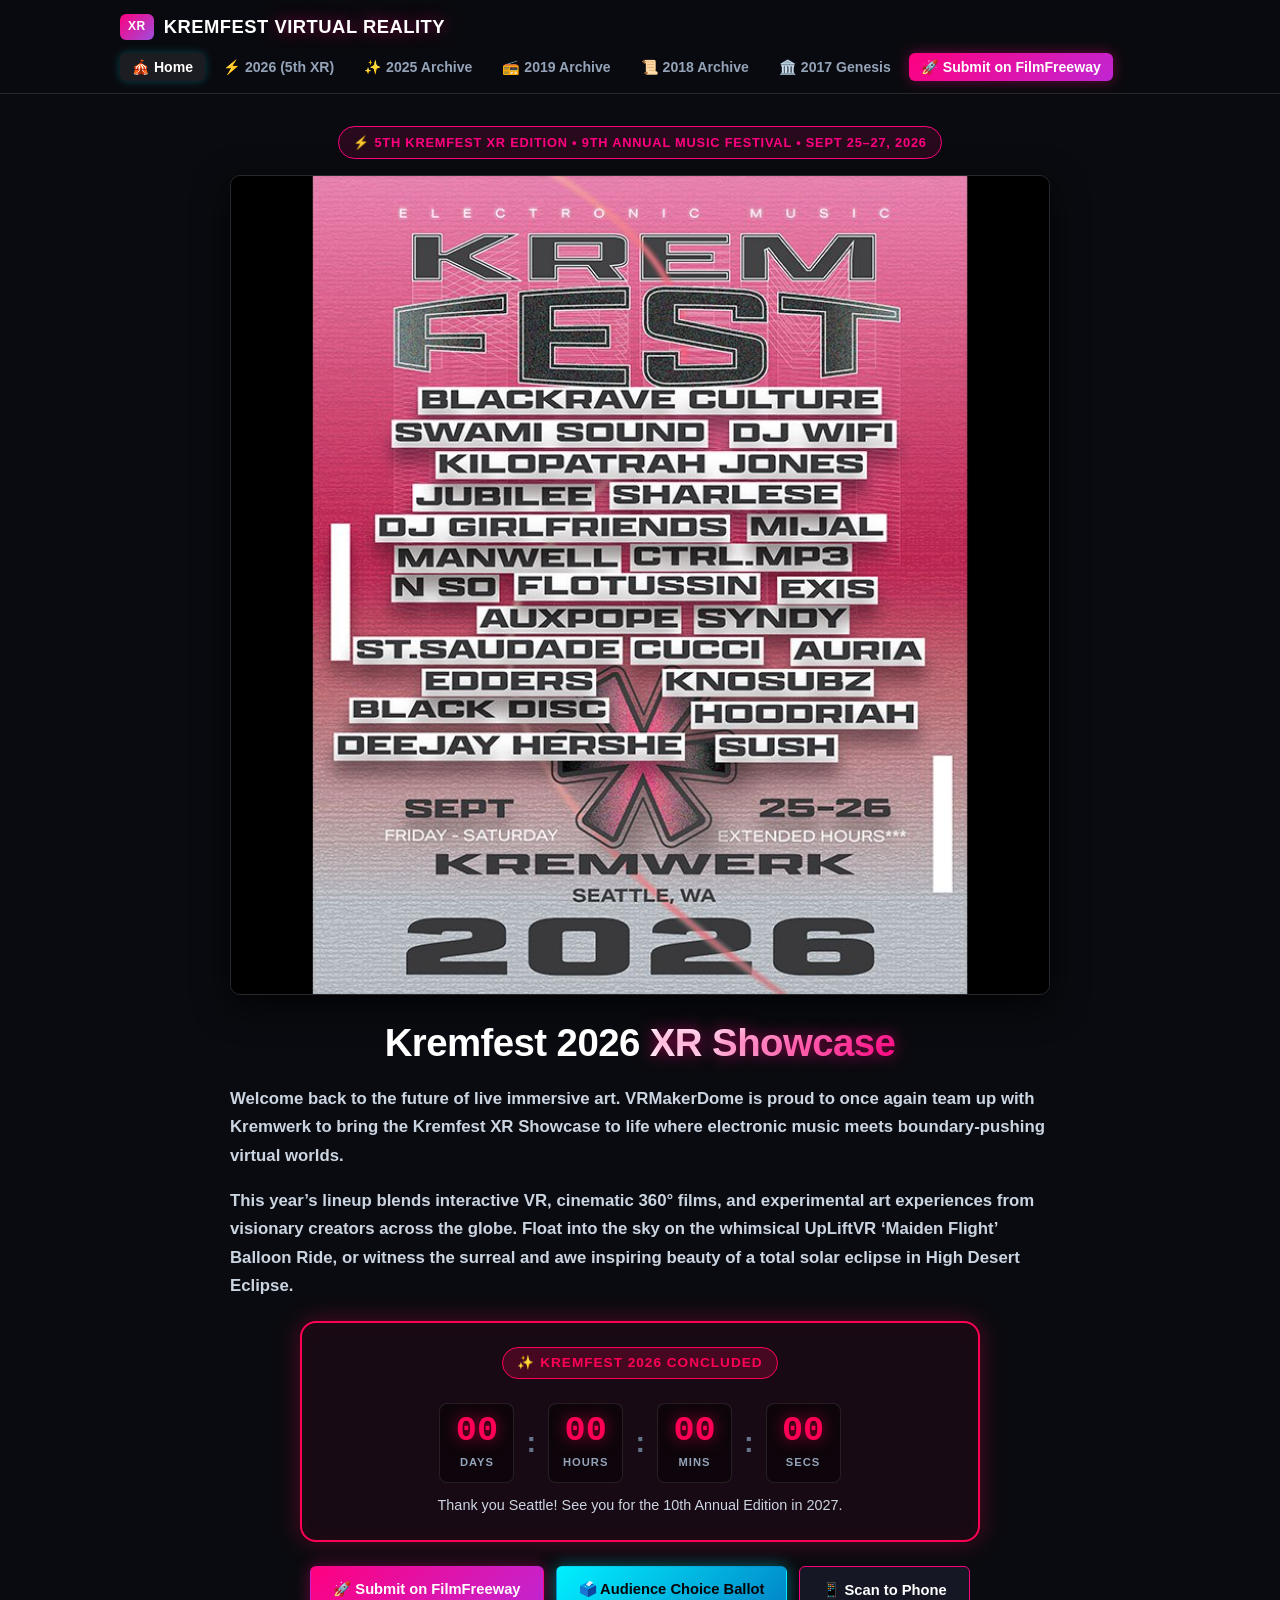
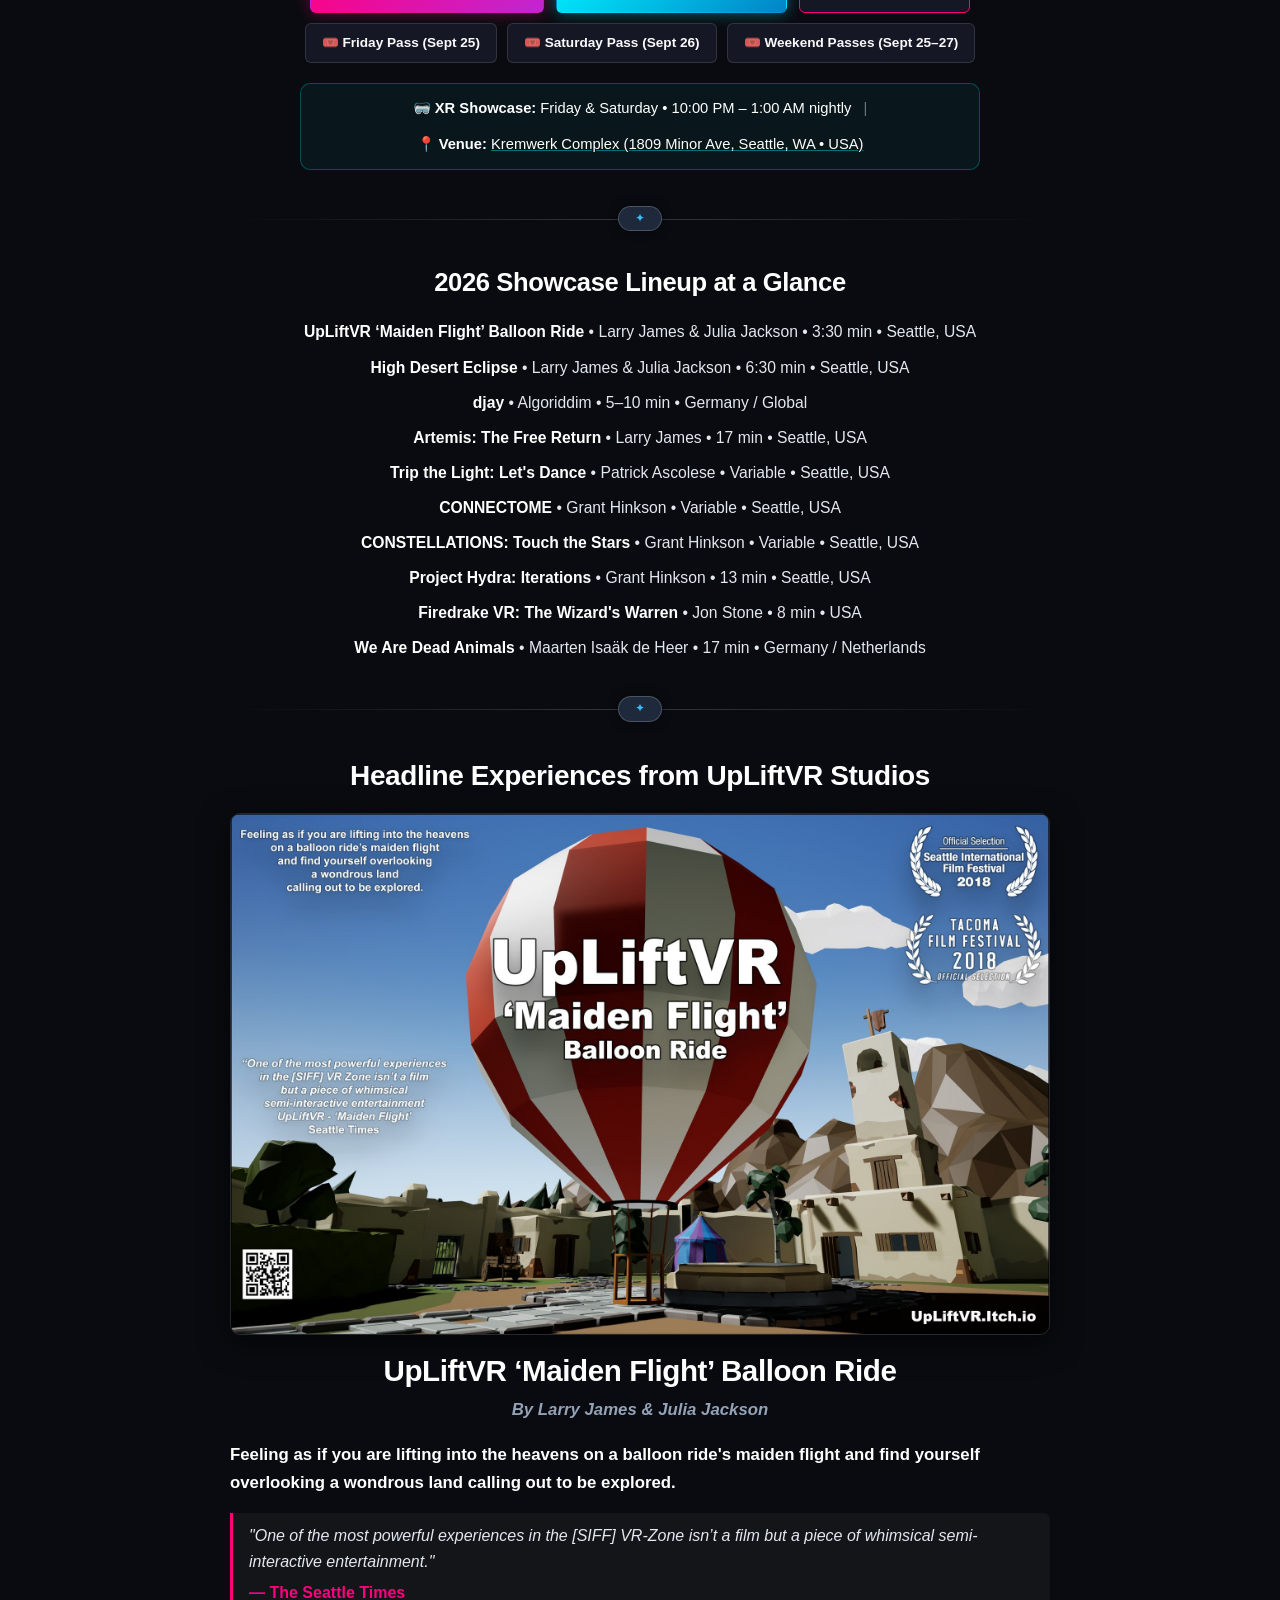
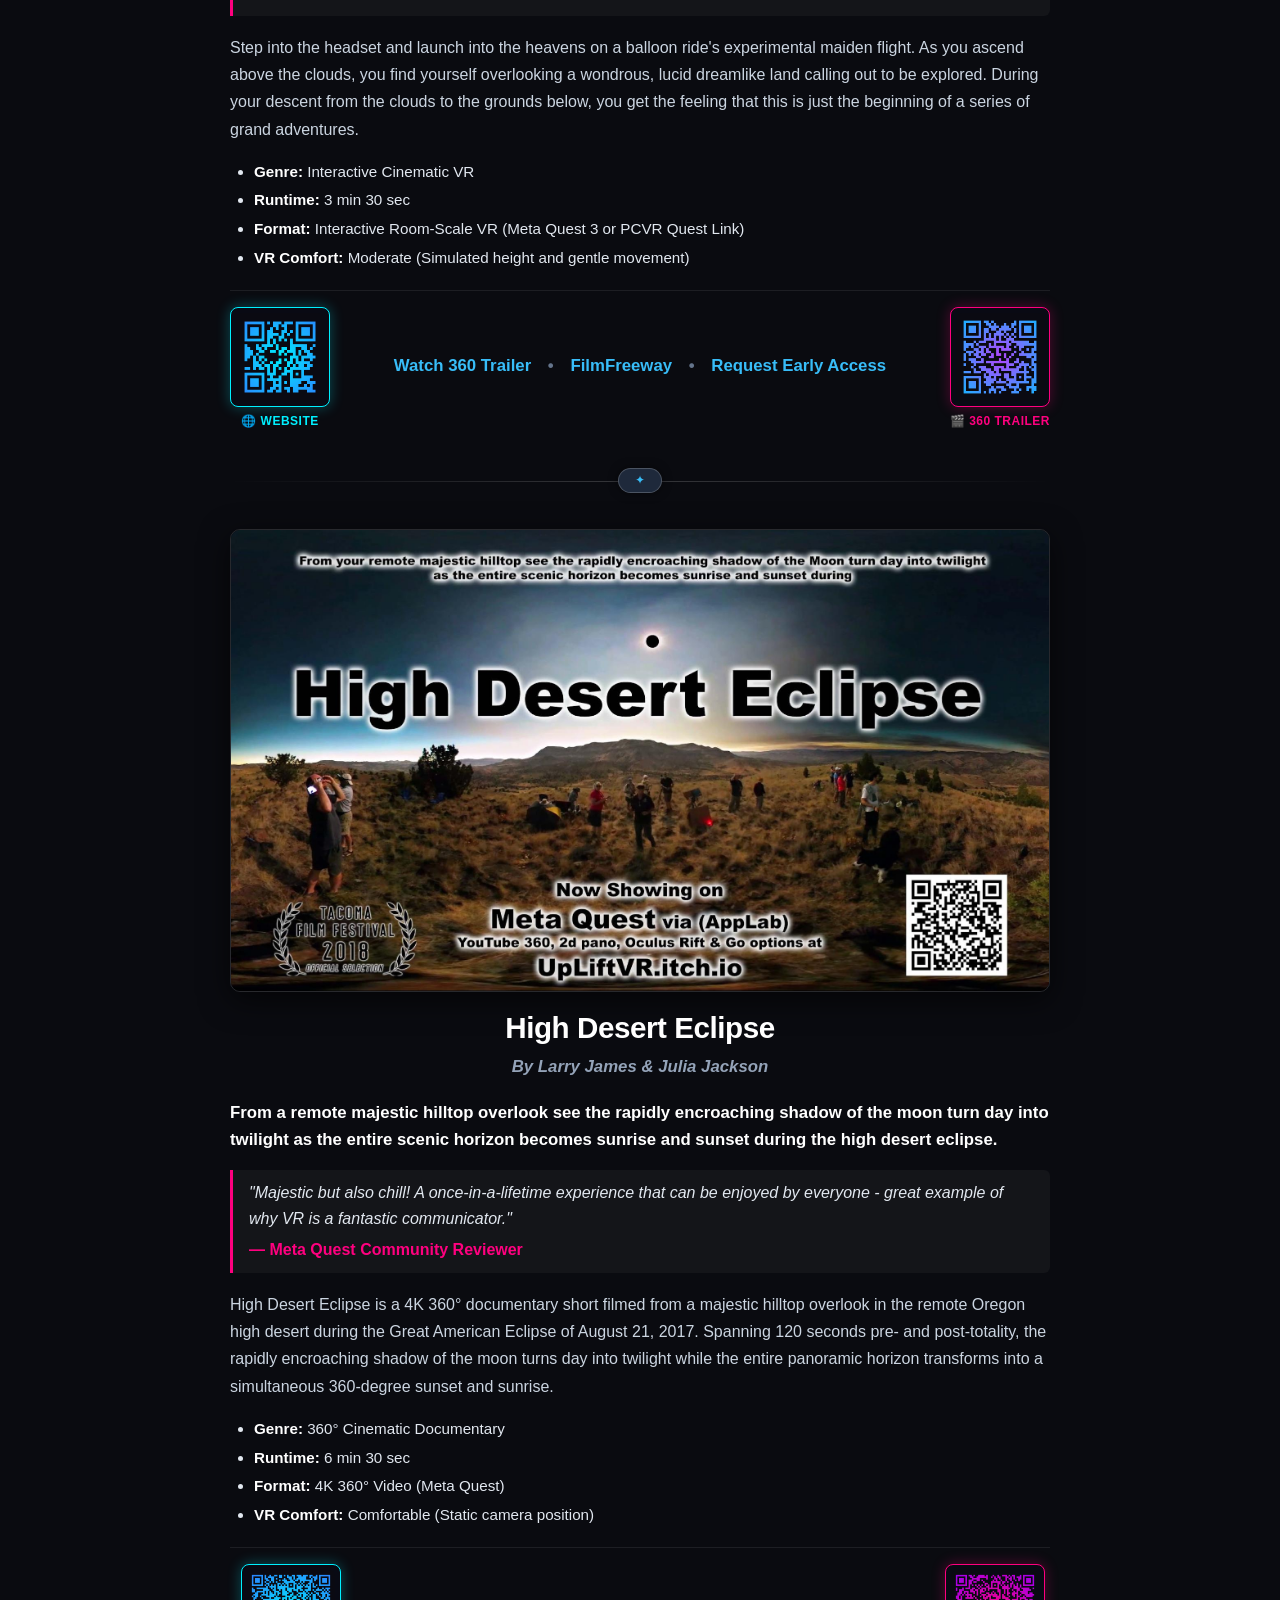
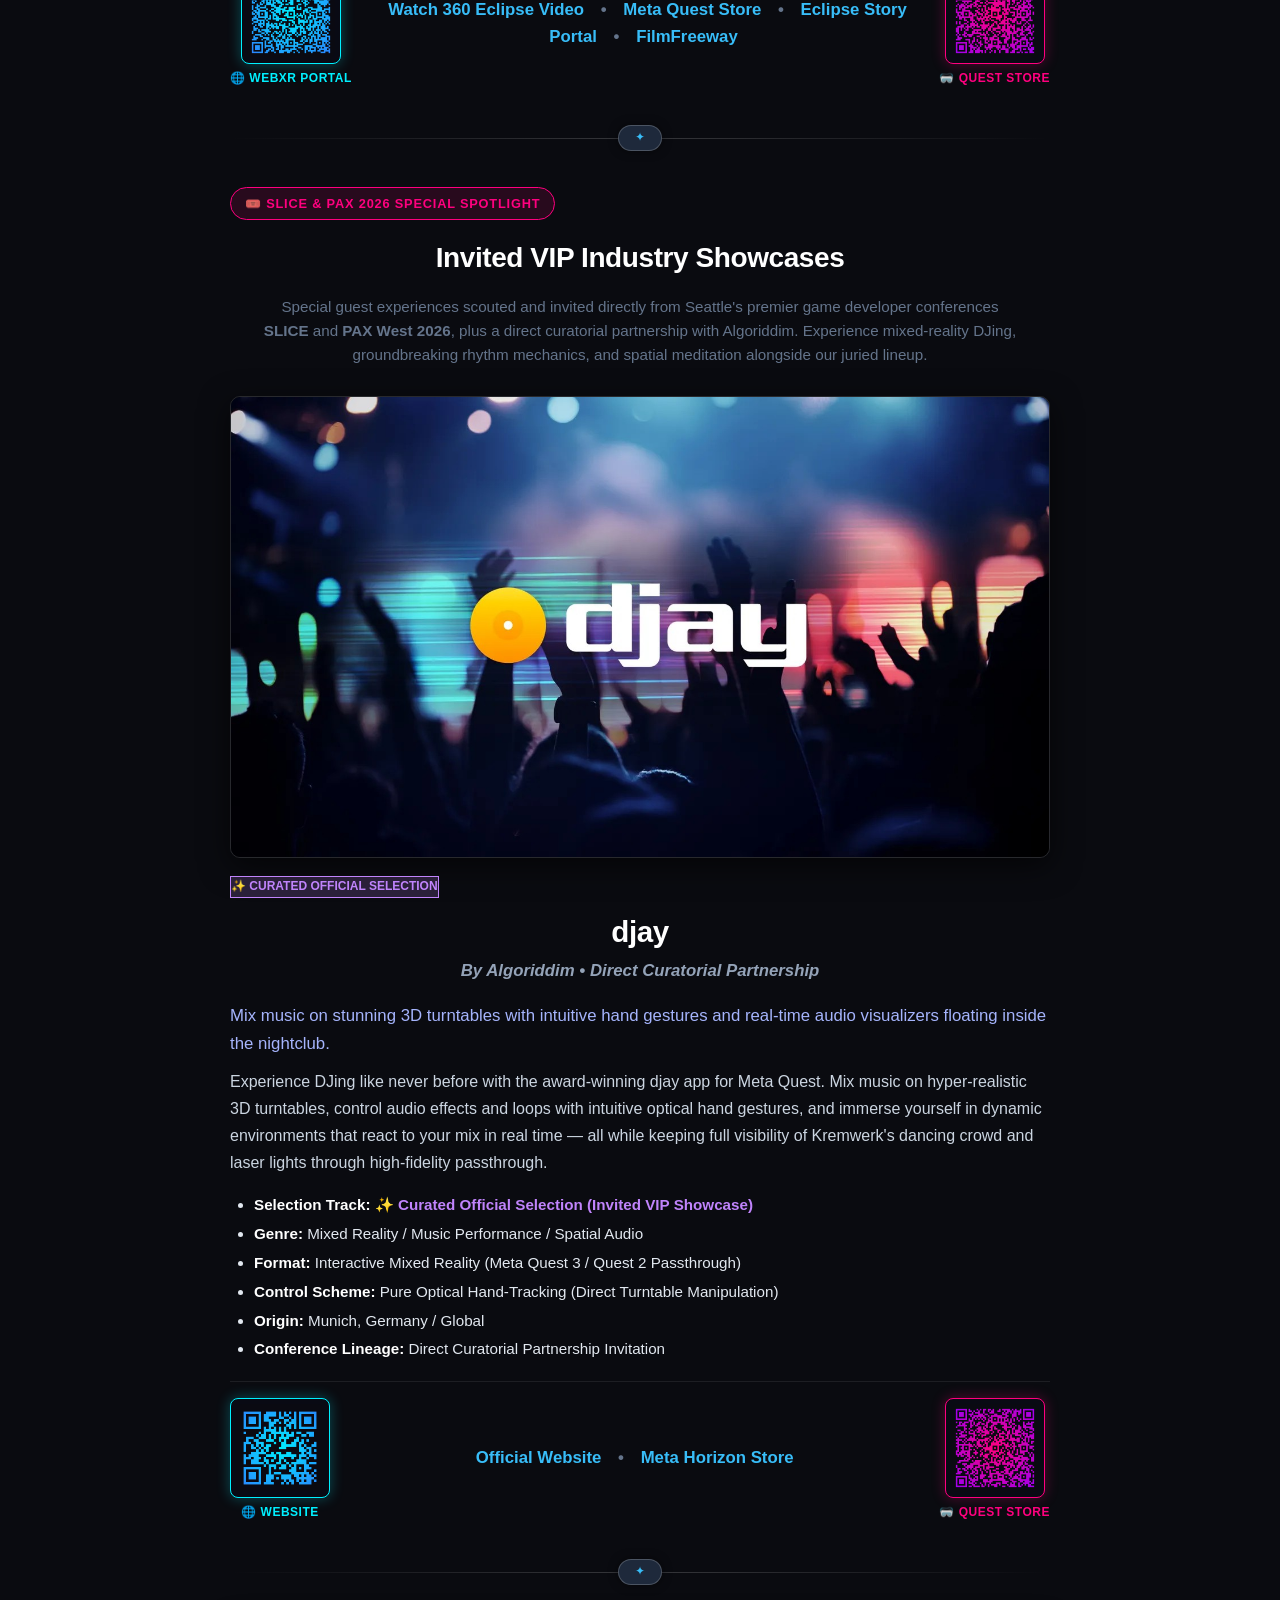
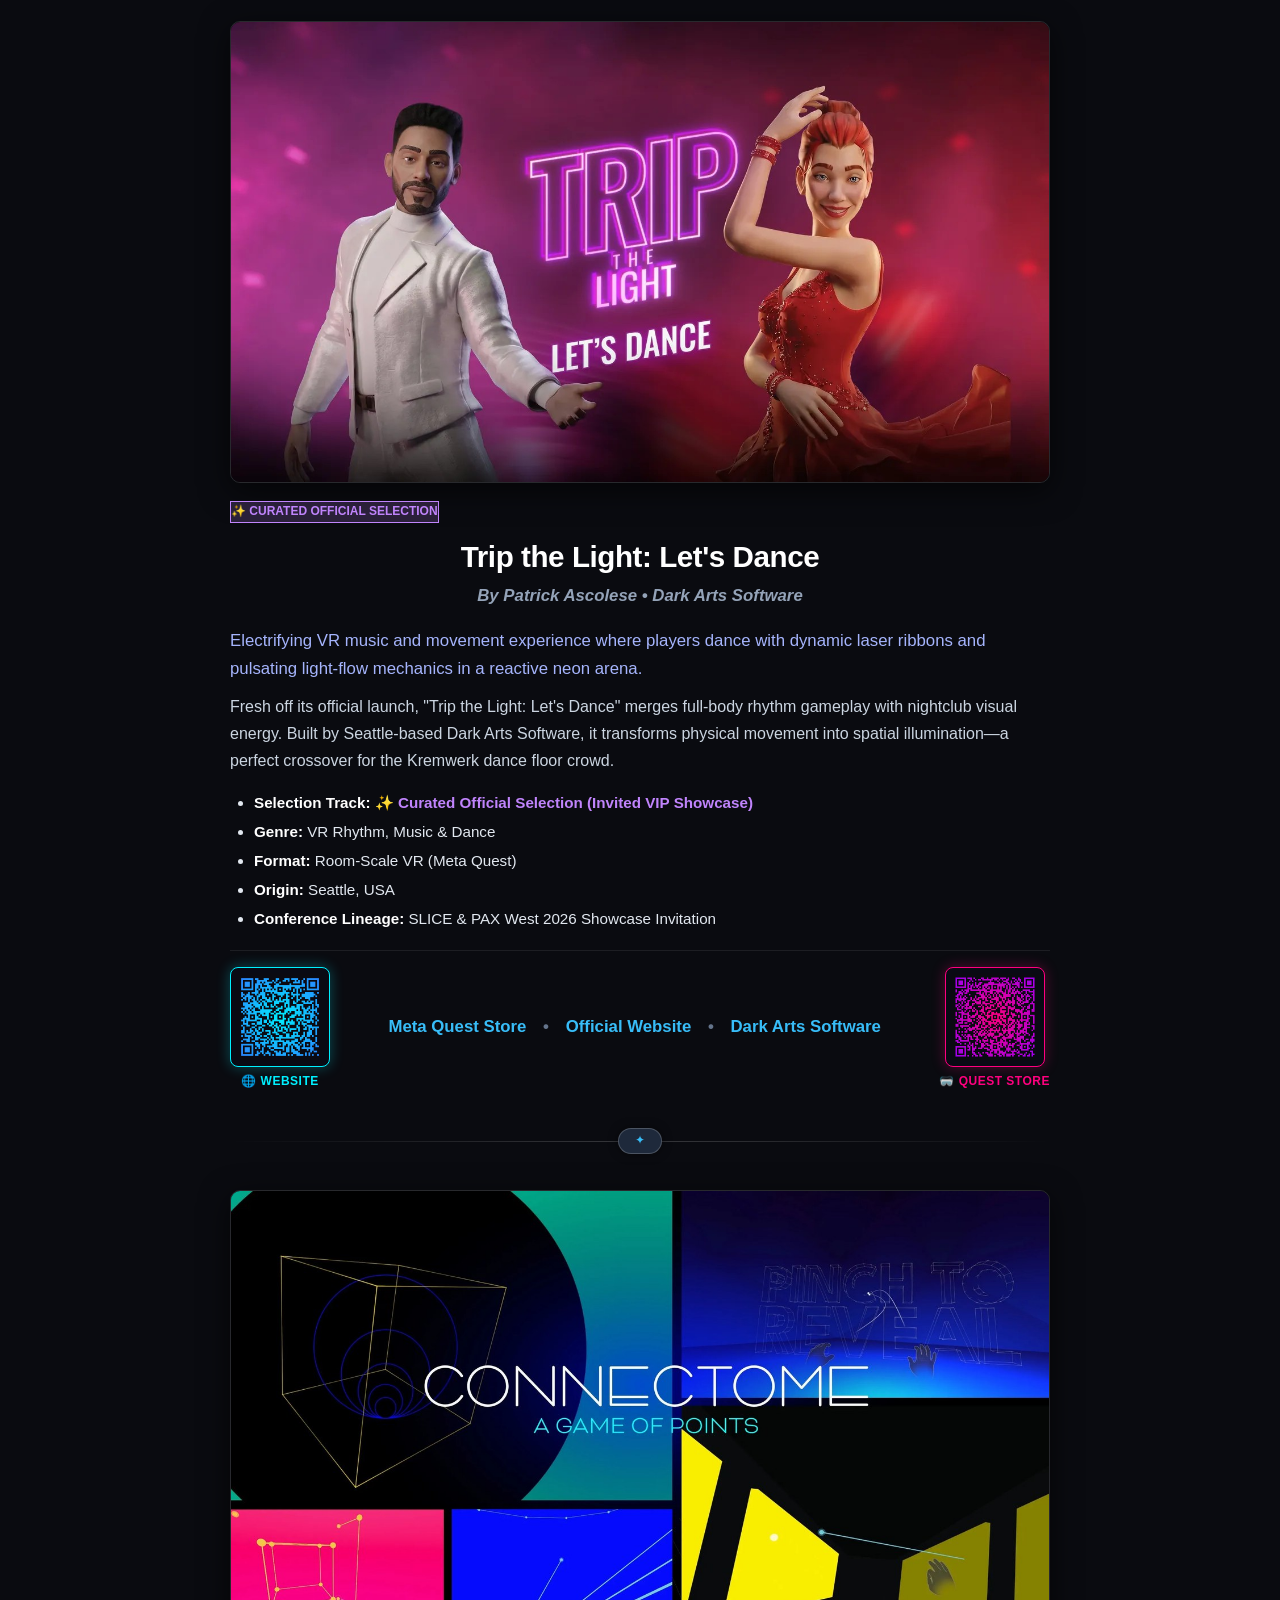
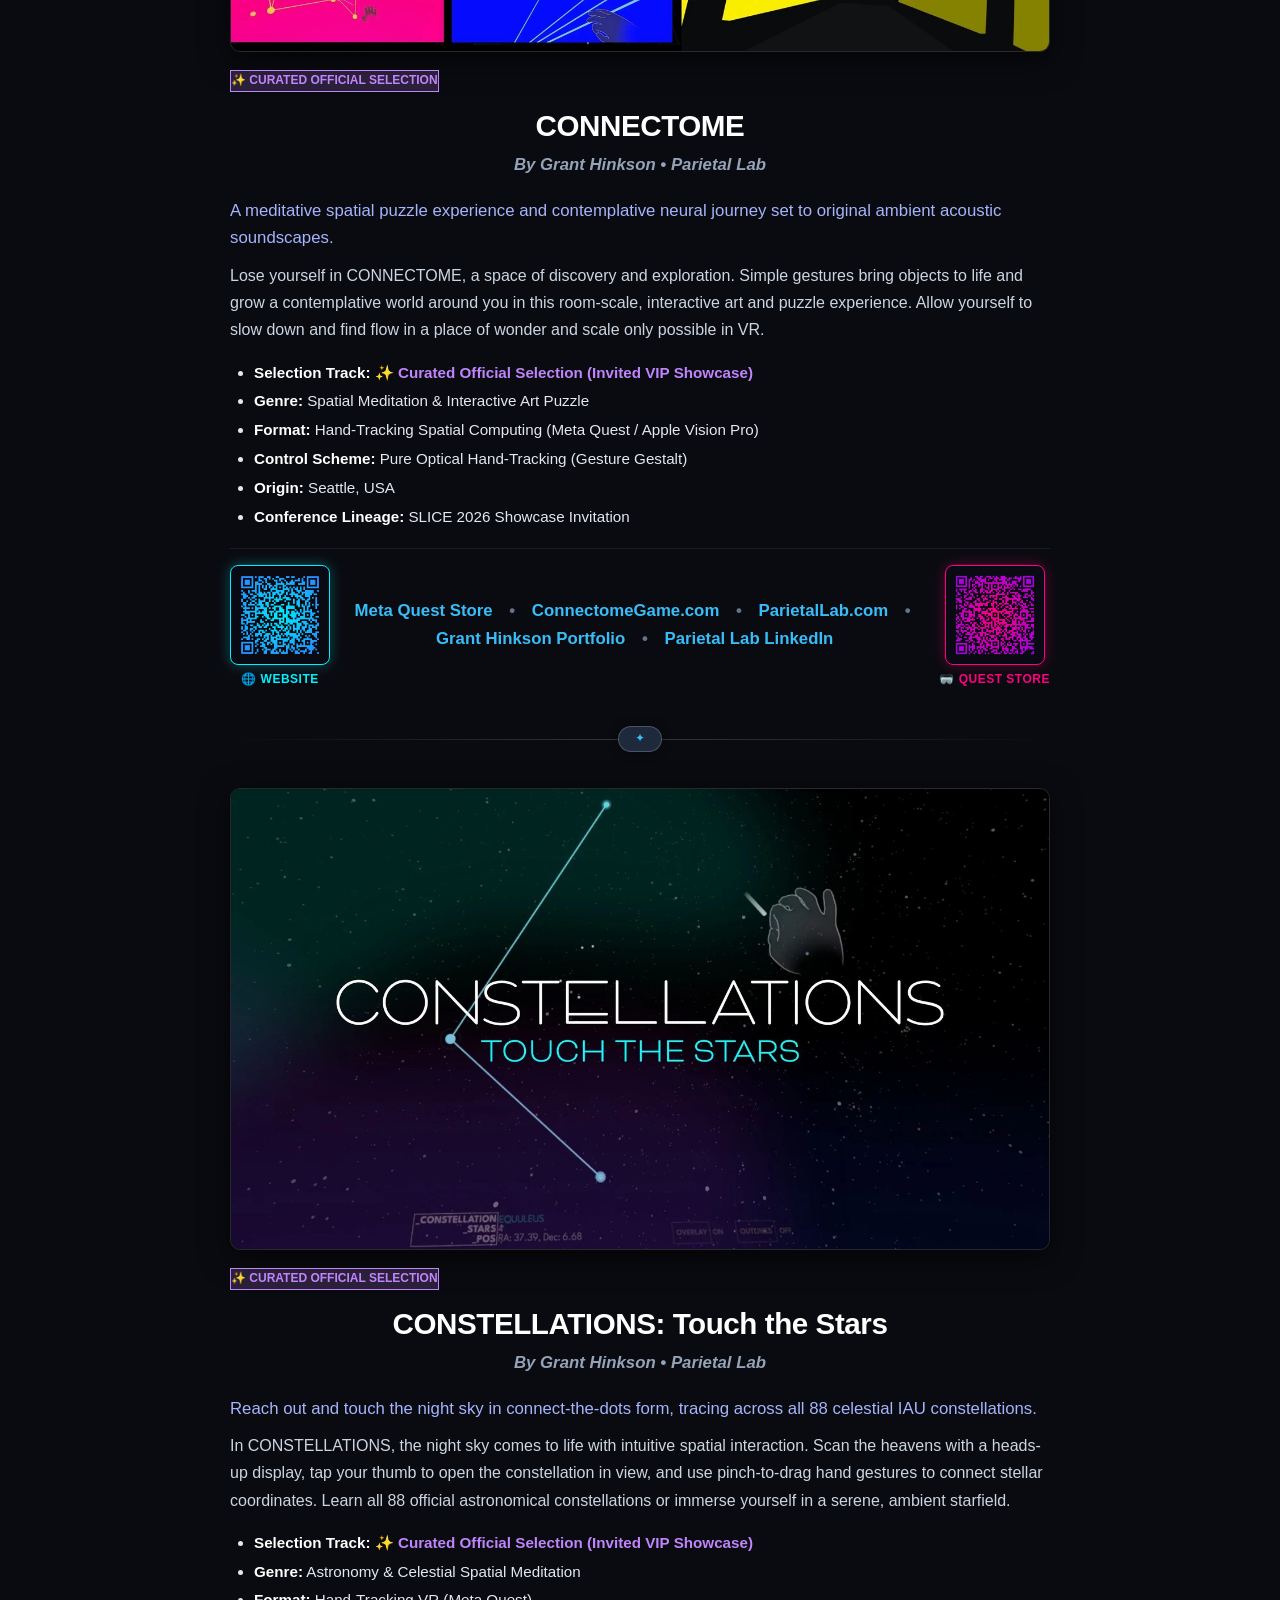
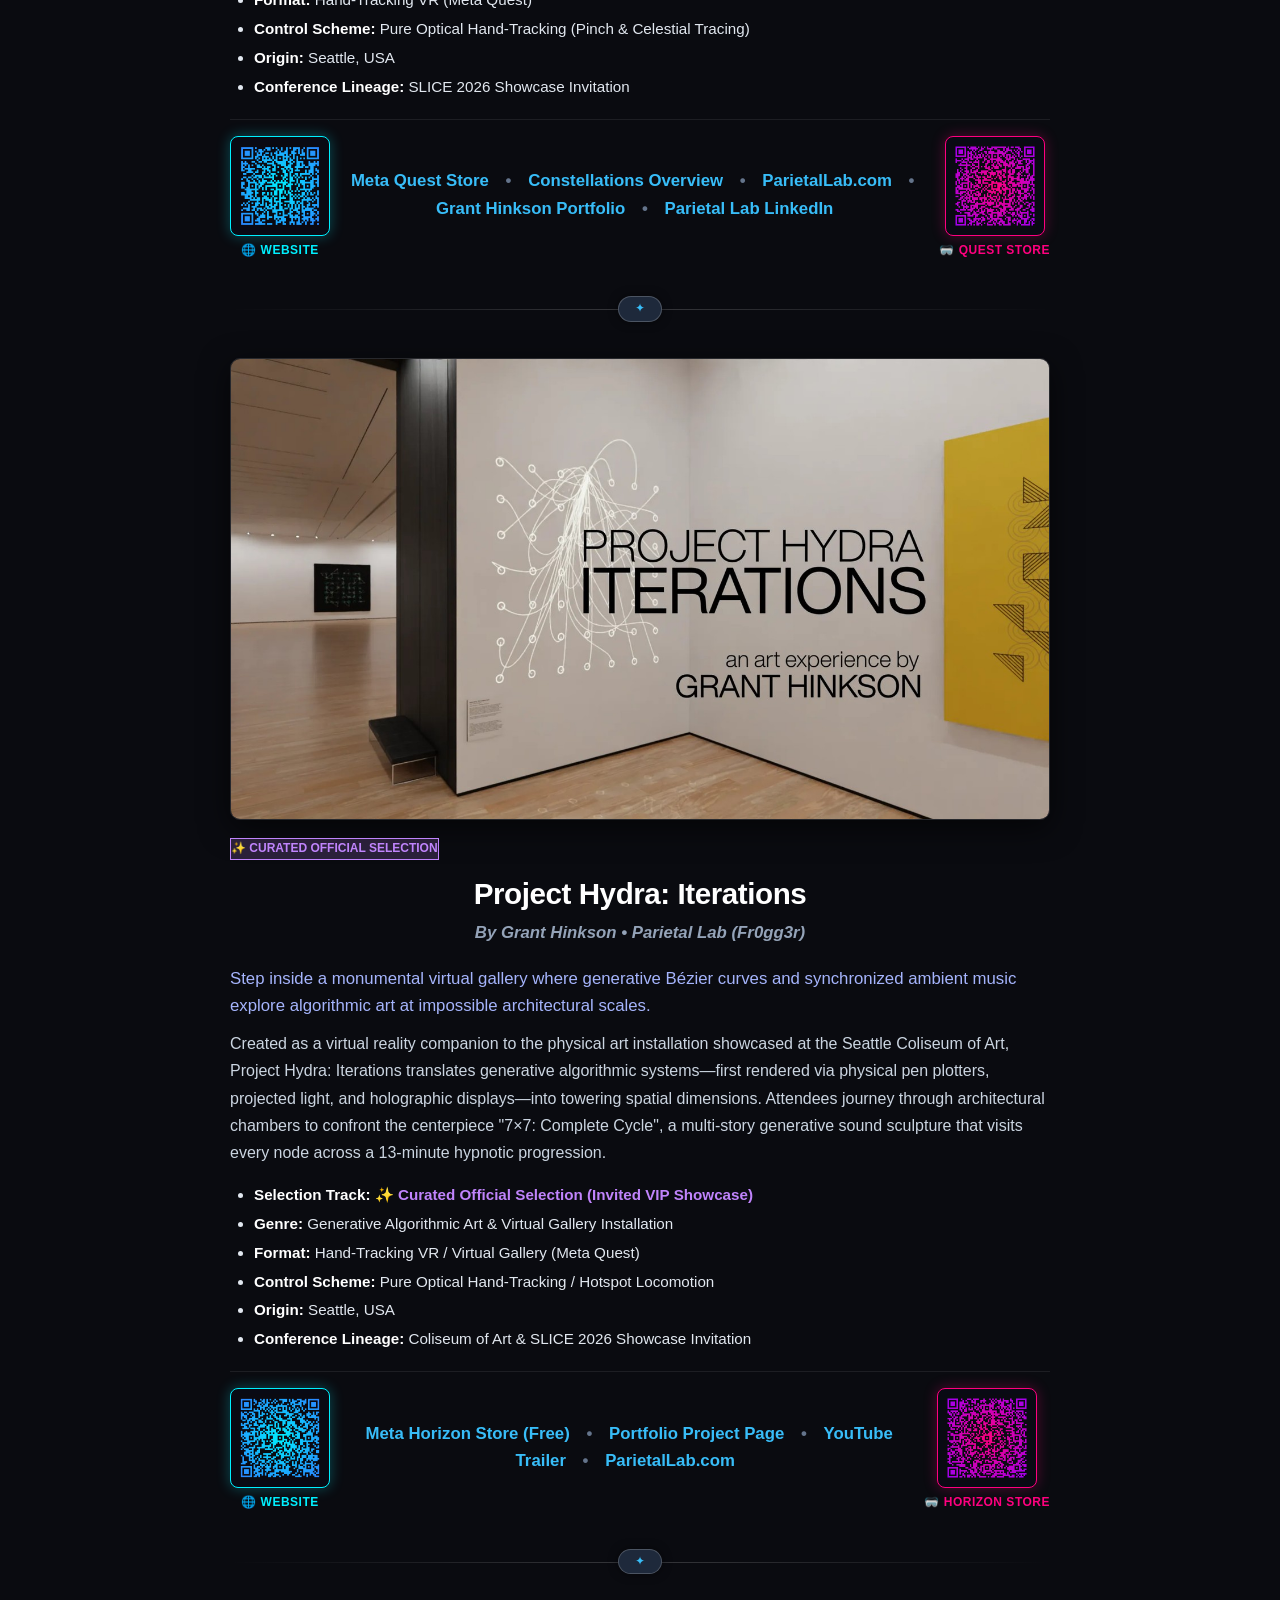
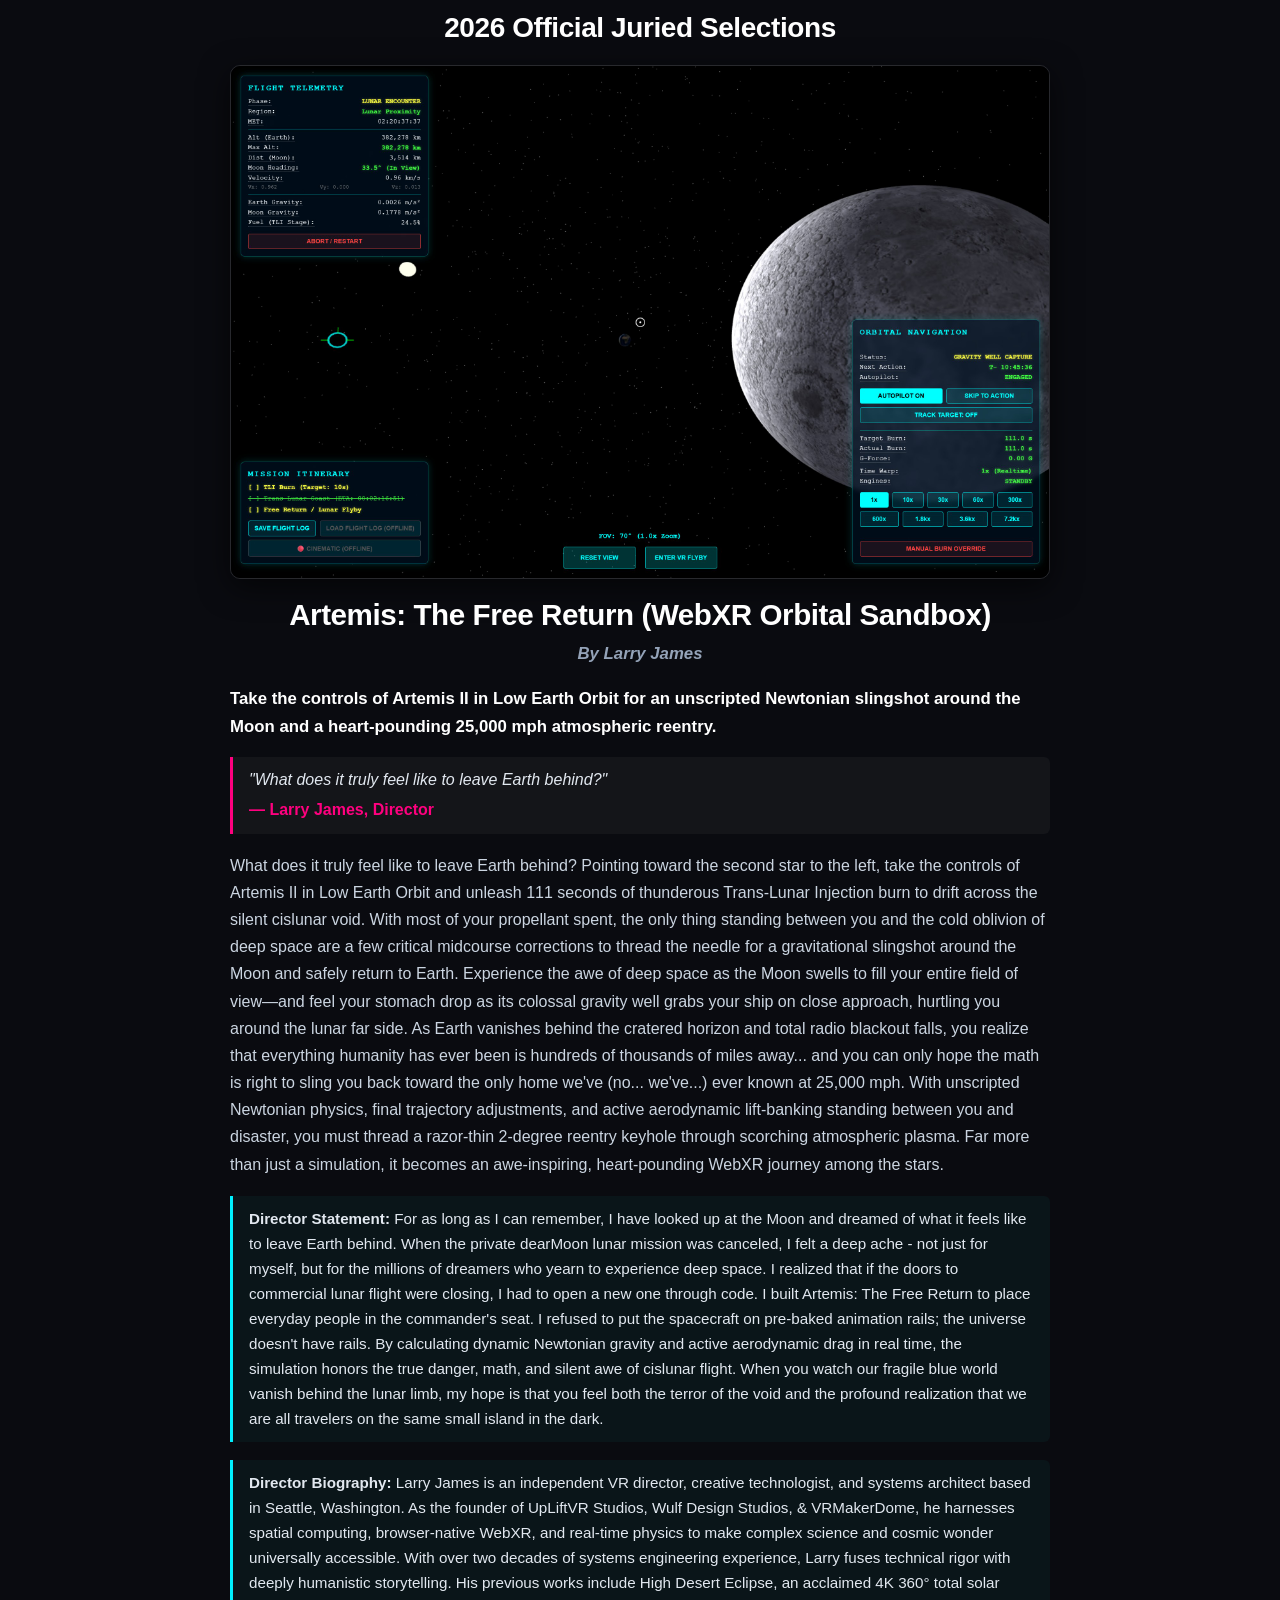
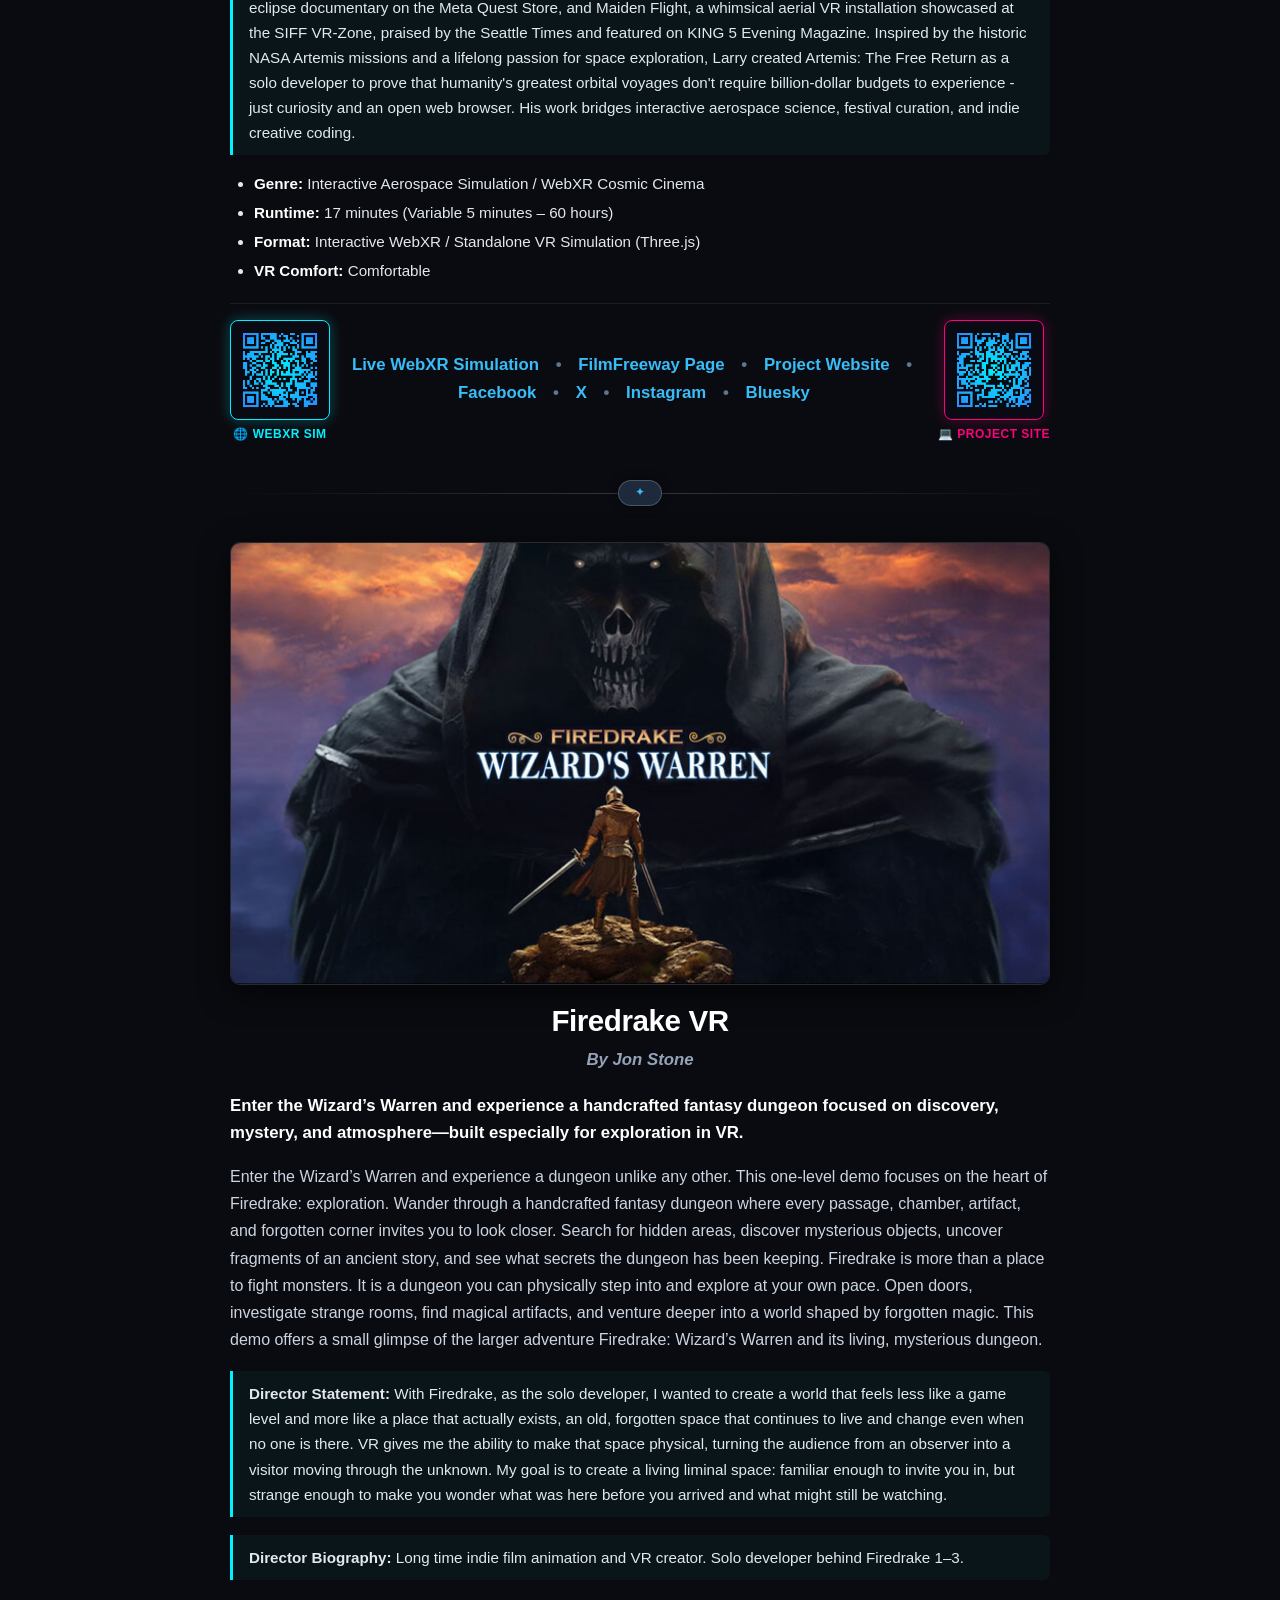
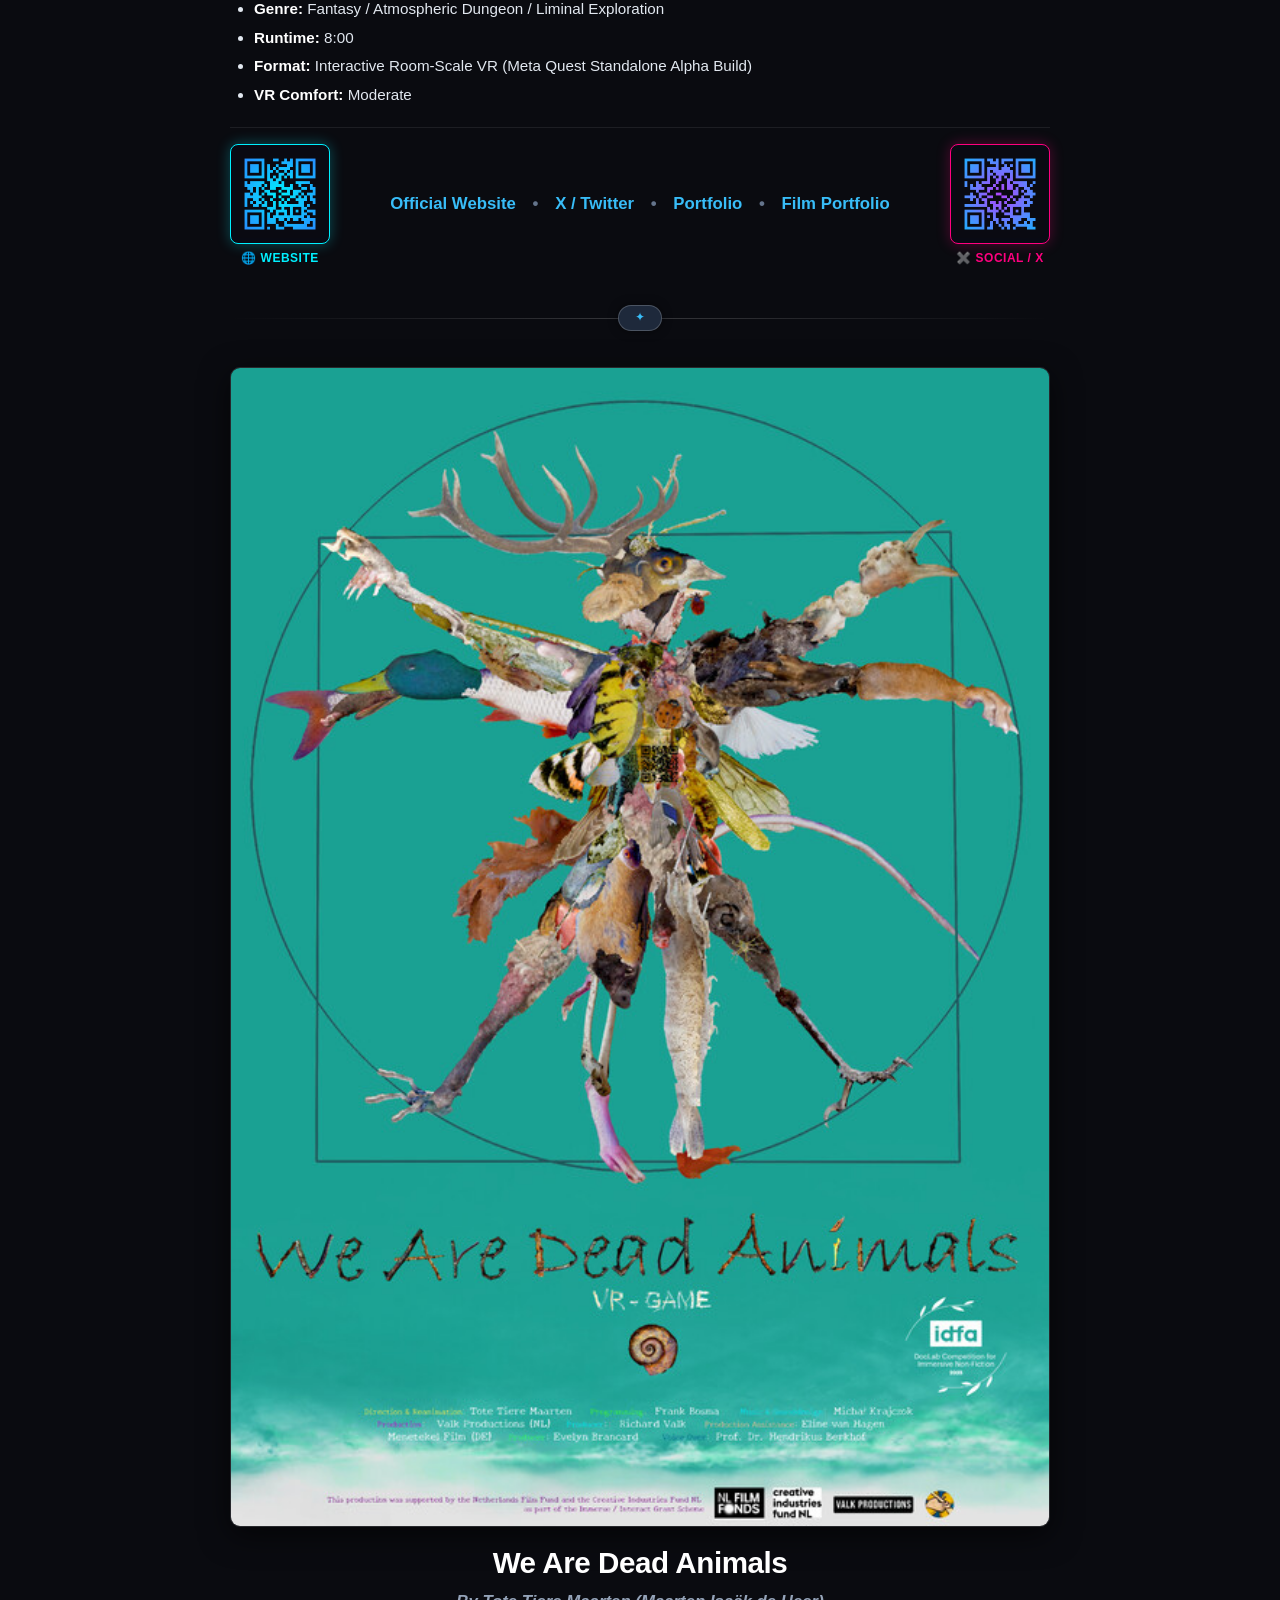
==== index.html @ dea5ae6e "feat(cards): remove redundant Status bullets and bump to v0.2.2" ====
<!DOCTYPE html>
<html lang="en">
<head>
  <meta charset="UTF-8">
  <meta name="viewport" content="width=device-width, initial-scale=1.0">
  <title>KremFest XR — Virtual Reality & Immersive Art Showcase</title>
  <meta name="description" content="Official VR & Immersive Media Showcase for Kremfest at the Kremwerk Complex in Seattle, WA. Curated by VRMakerDome & UpLiftVR.">
  <link rel="stylesheet" href="assets/css/style.css?v=0.2.2">
  
  <style>
    /* Flanked Card Action Row Styles (Direct Injection ensures correct rendering without CSS cache dependency) */
    .flanked-card-action-row {
      display: flex;
      align-items: center;
      justify-content: space-between;
      gap: 16px;
      margin-top: 20px;
      padding-top: 16px;
      border-top: 1px solid rgba(255, 255, 255, 0.08);
      position: relative;
    }
    .card-action-center {
      flex: 1;
      display: flex;
      flex-direction: column;
      align-items: center;
      justify-content: center;
      gap: 8px;
    }
    .card-qr-flank {
      display: none;
      flex-shrink: 0;
      transition: opacity 0.3s ease, transform 0.3s ease;
    }
    body.show-qr-badges .card-qr-flank {
      display: flex;
    }
    .card-qr-link {
      display: flex;
      flex-direction: column;
      align-items: center;
      text-decoration: none;
      gap: 5px;
    }
    .card-qr-box {
      width: 100px !important;
      height: 100px !important;
      max-width: 100px !important;
      max-height: 100px !important;
      background: #090a14;
      border-radius: 8px;
      padding: 5px;
      display: flex;
      align-items: center;
      justify-content: center;
      box-shadow: 0 4px 15px rgba(0, 0, 0, 0.6);
      transition: transform 0.2s ease, box-shadow 0.2s ease;
      box-sizing: border-box;
      cursor: pointer;
    }
    .ticket-pass-card .card-qr-box {
      width: 130px !important;
      height: 130px !important;
      max-width: 130px !important;
      max-height: 130px !important;
      padding: 6px !important;
      border-radius: 10px !important;
      cursor: pointer;
    }
    .ticket-pass-card .card-qr-box:hover {
      box-shadow: 0 0 20px rgba(255, 183, 0, 0.6) !important;
      transform: scale(1.04);
    }
    .card-qr-box:hover {
      transform: scale(1.06);
    }
    .qr-box-cyan {
      border: 1.5px solid var(--neon-cyan);
      box-shadow: 0 0 12px rgba(0, 240, 255, 0.3);
    }
    .qr-box-pink {
      border: 1.5px solid var(--neon-pink);
      box-shadow: 0 0 12px rgba(255, 0, 127, 0.3);
    }
    .qr-box-amber {
      border: 1.5px solid #ffb700;
      box-shadow: 0 0 12px rgba(255, 183, 0, 0.35);
    }
    .card-qr-img {
      width: 100% !important;
      height: 100% !important;
      max-width: 100px !important;
      max-height: 100px !important;
      object-fit: contain;
      display: block;
      border-radius: 6px;
    }
    .ticket-pass-card .card-qr-img {
      max-width: 130px !important;
      max-height: 130px !important;
    }
    .card-qr-label {
      font-family: 'Rajdhani', sans-serif;
      font-size: 0.75rem;
      font-weight: 800;
      letter-spacing: 0.5px;
      text-transform: uppercase;
    }
    .label-cyan { color: var(--neon-cyan); }
    .label-pink { color: var(--neon-pink); }
    .ticket-passes-container {
      margin: 22px auto 26px auto;
      max-width: 960px;
    }
    .ticket-passes-grid {
      display: flex;
      justify-content: center;
      gap: 16px;
      flex-wrap: wrap;
    }
    .ticket-pass-card {
      background: rgba(18, 15, 28, 0.85);
      border: 1px solid rgba(255, 183, 0, 0.35);
      border-radius: 14px;
      padding: 16px 18px;
      display: flex;
      flex-direction: column;
      align-items: center;
      text-align: center;
      flex: 1 1 240px;
      max-width: 280px;
      box-shadow: 0 4px 20px rgba(0, 0, 0, 0.5);
      transition: all 0.25s ease;
      box-sizing: border-box;
    }
    .ticket-pass-card:hover {
      border-color: rgba(255, 183, 0, 0.85);
      transform: translateY(-2px);
      box-shadow: 0 8px 25px rgba(255, 183, 0, 0.25);
    }
    .ticket-pass-header { margin-bottom: 6px; }
    .ticket-pass-tier {
      display: block;
      font-family: 'Rajdhani', sans-serif;
      font-size: 1.05rem;
      font-weight: 800;
      color: #ffc800;
      letter-spacing: 0.5px;
    }
    .ticket-pass-date {
      display: block;
      font-size: 0.8rem;
      color: var(--text-muted);
      margin-top: 2px;
    }
    .ticket-qr-flank {
      display: none;
      margin: 10px auto 12px auto;
      text-align: center;
    }
    body.show-qr-badges .ticket-qr-flank {
      display: block;
    }
    .ticket-qr-link {
      display: inline-flex;
      flex-direction: column;
      align-items: center;
      text-decoration: none;
      gap: 4px;
    }
    .ticket-qr-sublabel {
      font-family: 'Rajdhani', sans-serif;
      font-size: 0.7rem;
      font-weight: 800;
      color: #ffc800;
      letter-spacing: 0.5px;
    }
    .ticket-pass-desc {
      font-size: 0.78rem;
      color: var(--text-dim);
      line-height: 1.4;
      margin: 0 0 14px 0;
      flex: 1;
    }
    .ticket-btn {
      font-size: 0.85rem !important;
      padding: 8px 18px !important;
      width: 100%;
      border-color: rgba(255, 183, 0, 0.5) !important;
      color: #ffc800 !important;
    }
    .ticket-btn:hover {
      background: rgba(255, 183, 0, 0.15) !important;
      border-color: #ffc800 !important;
      color: #fff !important;
    }
    .onsite-portal-gateway {
      margin: 28px auto 8px auto;
      max-width: 860px;
      background: linear-gradient(135deg, rgba(25, 10, 36, 0.9) 0%, rgba(13, 15, 31, 0.95) 50%, rgba(6, 23, 38, 0.9) 100%);
      border: 2px solid var(--neon-pink);
      border-radius: 16px;
      padding: 24px 28px;
      box-shadow: 0 8px 32px rgba(0, 0, 0, 0.6), 0 0 25px rgba(255, 0, 127, 0.2);
      position: relative;
      overflow: hidden;
      text-align: left;
    }
    .onsite-portal-gateway::before {
      content: '';
      position: absolute;
      top: 0; left: 0; right: 0;
      height: 2px;
      background: linear-gradient(90deg, var(--neon-pink), var(--neon-cyan));
    }
    .onsite-portal-inner {
      display: flex;
      align-items: center;
      gap: 28px;
    }
    @media (max-width: 700px) {
      .onsite-portal-inner {
        flex-direction: column;
        text-align: center;
      }
      .onsite-portal-url-row {
        justify-content: center;
      }
    }
    .onsite-portal-qr-col {
      flex-shrink: 0;
      display: flex;
      flex-direction: column;
      align-items: center;
      gap: 8px;
    }
    .onsite-portal-qr-box {
      width: 170px !important;
      height: 170px !important;
      max-width: 170px !important;
      max-height: 170px !important;
      background: #080911;
      border: 2px solid var(--neon-cyan);
      border-radius: 12px;
      padding: 8px;
      box-shadow: 0 0 24px rgba(0, 240, 255, 0.35);
      display: block;
      box-sizing: border-box;
      transition: transform 0.2s ease, box-shadow 0.2s ease;
    }
    .onsite-portal-qr-box:hover {
      transform: scale(1.04);
      box-shadow: 0 0 30px rgba(0, 240, 255, 0.55);
    }
    .onsite-portal-qr-img {
      width: 100% !important;
      height: 100% !important;
      max-width: 170px !important;
      max-height: 170px !important;
      border-radius: 8px;
      display: block;
      object-fit: contain;
    }
    .onsite-portal-scan-label {
      font-family: 'Rajdhani', sans-serif;
      font-size: 0.75rem;
      font-weight: 800;
      color: var(--neon-cyan);
      letter-spacing: 0.5px;
    }
    .onsite-portal-text-col { flex: 1; }
    .onsite-portal-badge {
      font-size: 0.72rem;
      font-weight: 800;
      color: var(--neon-pink);
      letter-spacing: 1px;
      margin-bottom: 6px;
    }
    .onsite-portal-title {
      font-size: 1.35rem;
      color: #fff;
      margin-bottom: 8px;
      line-height: 1.25;
    }
    .onsite-portal-desc {
      font-size: 0.88rem;
      color: var(--text-dim);
      line-height: 1.5;
      margin-bottom: 12px;
    }
    .onsite-portal-url-row {
      display: flex;
      align-items: center;
      gap: 12px;
      flex-wrap: wrap;
    }
    .onsite-portal-url-pill {
      font-family: monospace;
      font-size: 0.8rem;
      color: var(--neon-cyan);
      background: rgba(0, 240, 255, 0.08);
      border: 1px solid rgba(0, 240, 255, 0.25);
      padding: 4px 10px;
      border-radius: 6px;
    }
    .onsite-portal-note {
      font-size: 0.75rem;
      color: var(--text-muted);
    }
    .portal-modal-backdrop {
      position: fixed;
      inset: 0;
      background: rgba(4, 5, 10, 0.85);
      backdrop-filter: blur(8px);
      z-index: 99999;
      display: flex;
      align-items: center;
      justify-content: center;
      padding: 20px;
    }
    .portal-modal-card {
      background: #0d0f1a;
      border: 1.5px solid var(--neon-pink);
      border-radius: 16px;
      padding: 32px 28px;
      max-width: 380px;
      width: 100%;
      text-align: center;
      position: relative;
      box-shadow: 0 12px 40px rgba(0,0,0,0.8), 0 0 35px rgba(255,0,127,0.25);
    }
    .portal-modal-close {
      position: absolute;
      top: 12px;
      right: 14px;
      background: none;
      border: none;
      color: var(--text-muted);
      font-size: 1.6rem;
      cursor: pointer;
      line-height: 1;
    }
    .portal-modal-close:hover { color: #fff; }
  </style>
</head>
<body class="show-qr-badges">
  
  
  <nav class="navbar">
    <div class="nav-container">
      <a href="index.html" class="brand-link">
        <span class="brand-badge">XR</span>
        <span>KREMFEST <span class="glow-pink">VIRTUAL REALITY</span></span>
      </a>
      <ul class="nav-menu">
        <li class="nav-item"><a href="index.html" class="active">🎪 Home</a></li><li class="nav-item"><a href="2026/index.html">⚡ 2026 (5th XR)</a></li><li class="nav-item"><a href="2025/index.html">✨ 2025 Archive</a></li><li class="nav-item"><a href="2019/index.html">📻 2019 Archive</a></li><li class="nav-item"><a href="2018/index.html">📜 2018 Archive</a></li><li class="nav-item"><a href="2017/index.html">🏛️ 2017 Genesis</a></li><li class="nav-item"><a href="https://filmfreeway.com/KremFest" target="_blank" class="nav-cta">🚀 Submit on FilmFreeway</a></li>
      </ul>
    </div>
  </nav>

  <main class="container">
    <div class="guide-hero">
      <div class="guide-pill">⚡ 5TH KREMFEST XR EDITION • 9TH ANNUAL MUSIC FESTIVAL • SEPT 25–27, 2026</div>
      <img class="guide-banner-img" src="assets/images/2026/kremfest_2026_poster.jpg" alt="KremFest 2026 Official Poster">
      <h1 class="guide-title">Kremfest 2026 <span class="text-gradient-pink glow-pink">XR Showcase</span></h1>
      <p class="guide-intro-text">
        Welcome back to the future of live immersive art. <strong>VRMakerDome</strong> is proud to once again team up with <strong>Kremwerk</strong> to bring the Kremfest XR Showcase to life where electronic music meets boundary-pushing virtual worlds.
      </p>
      <p class="guide-intro-text">
        This year’s lineup blends interactive VR, cinematic 360° films, and experimental art experiences from visionary creators across the globe. Float into the sky on the whimsical UpLiftVR ‘Maiden Flight’ Balloon Ride, or witness the surreal and awe inspiring beauty of a total solar eclipse in High Desert Eclipse.
      </p>

      <!-- Live Doors Open Countdown Widget -->
      <div id="doors-countdown-box" class="countdown-box state-cyan" data-doors-time="2026-09-25T22:00:00-07:00" data-end-time="2026-09-27T23:59:59-07:00" style="margin: 20px auto 24px auto;">
        <div class="countdown-status-badge">🎪 KREMFEST 2026 DOORS OPEN IN</div>
        <div class="countdown-grid">
          <div class="countdown-unit">
            <span class="count-days countdown-digits">00</span>
            <span class="countdown-label">Days</span>
          </div>
          <div style="font-size: 1.8rem; font-weight: 800; color: var(--text-dim);">:</div>
          <div class="countdown-unit">
            <span class="count-hours countdown-digits">00</span>
            <span class="countdown-label">Hours</span>
          </div>
          <div style="font-size: 1.8rem; font-weight: 800; color: var(--text-dim);">:</div>
          <div class="countdown-unit">
            <span class="count-mins countdown-digits">00</span>
            <span class="countdown-label">Mins</span>
          </div>
          <div style="font-size: 1.8rem; font-weight: 800; color: var(--text-dim);">:</div>
          <div class="countdown-unit">
            <span class="count-secs countdown-digits">00</span>
            <span class="countdown-label">Secs</span>
          </div>
        </div>
        <p class="countdown-subtext">
          Doors open <strong>Friday, Sept 25, 2026 at 10:00 PM PDT</strong> at the Kremwerk Complex.<br>
          XR Showcase open <strong>10:00 PM – 1:00 AM nightly</strong>.
        </p>

      </div>


      <div style="display:flex; justify-content:center; gap:12px; margin:10px 0; flex-wrap:wrap;">
        <a href="https://filmfreeway.com/KremFest" target="_blank" class="btn btn-primary">🚀 Submit on FilmFreeway</a>
        <a href="2026/vote/index.html" class="btn btn-accent">🗳️ Audience Choice Ballot</a>
        <button onclick="openPortalModal()" class="btn btn-secondary" style="border-color:var(--neon-pink); color:#fff; cursor:pointer;">📱 Scan to Phone</button>
      </div>
      <div style="display:flex; justify-content:center; gap:10px; margin:0 0 20px 0; flex-wrap:wrap;">
        <a href="https://www.kremwerk.com/upcoming/2026/09/25/kremfest-2026-friday?utm_source=kremfest-xr&utm_medium=referral&utm_campaign=kremfest2026&utm_content=friday_pass" target="_blank" class="btn btn-secondary" style="font-size:0.85rem; padding:8px 16px;">🎟️ Friday Pass (Sept 25)</a>
        <a href="https://www.kremwerk.com/upcoming/2026/09/26/kremfest-2026-saturday?utm_source=kremfest-xr&utm_medium=referral&utm_campaign=kremfest2026&utm_content=saturday_pass" target="_blank" class="btn btn-secondary" style="font-size:0.85rem; padding:8px 16px;">🎟️ Saturday Pass (Sept 26)</a>
        <a href="https://www.kremwerk.com/upcoming/2026/09/25-27/kremfest-2026-weekend-pass?utm_source=kremfest-xr&utm_medium=referral&utm_campaign=kremfest2026&utm_content=weekend_pass" target="_blank" class="btn btn-secondary" style="font-size:0.85rem; padding:8px 16px;">🎟️ Weekend Passes (Sept 25–27)</a>
      </div>

      <div class="showcase-schedule-badge" style="margin: 0 auto;">
        <span>🥽 <strong>XR Showcase:</strong> Friday & Saturday • 10:00 PM – 1:00 AM nightly</span>
        <span style="opacity: 0.4;">|</span>
        <span>📍 <strong>Venue:</strong> <a href="https://maps.google.com/?q=Kremwerk,+1809+Minor+Ave,+Seattle,+WA+98101" target="_blank" rel="noopener noreferrer" style="color:inherit; text-decoration:underline; text-decoration-color:rgba(0,240,255,0.4);" title="Open Kremwerk Complex in Google Maps">Kremwerk Complex (1809 Minor Ave, Seattle, WA • USA)</a></span>
      </div>

    </div>

    <div class="diamond-divider"><span class="diamond-pill">✦</span></div>

    
    <div class="glance-section">
      <h3 class="glance-title">2026 Showcase Lineup at a Glance</h3>
      <ul class="glance-bullets">
        <li><strong>UpLiftVR ‘Maiden Flight’ Balloon Ride</strong> • Larry James & Julia Jackson • 3:30 min • Seattle, USA</li><li><strong>High Desert Eclipse</strong> • Larry James & Julia Jackson • 6:30 min • Seattle, USA</li><li><strong>djay</strong> • Algoriddim • 5–10 min • Germany / Global</li><li><strong>Artemis: The Free Return</strong> • Larry James • 17 min • Seattle, USA</li><li><strong>Trip the Light: Let's Dance</strong> • Patrick Ascolese • Variable • Seattle, USA</li><li><strong>CONNECTOME</strong> • Grant Hinkson • Variable • Seattle, USA</li><li><strong>CONSTELLATIONS: Touch the Stars</strong> • Grant Hinkson • Variable • Seattle, USA</li><li><strong>Project Hydra: Iterations</strong> • Grant Hinkson • 13 min • Seattle, USA</li><li><strong>Firedrake VR: The Wizard's Warren</strong> • Jon Stone • 8 min • USA</li><li><strong>We Are Dead Animals</strong> • Maarten Isaäk de Heer • 17 min • Germany / Netherlands</li>
      </ul>
    </div>
    <div class="diamond-divider"><span class="diamond-pill">✦</span></div>

    <h2 class="group-heading">Headline Experiences from UpLiftVR Studios</h2>
    
    <article class="project-entry" id="2026-hl-maiden-flight">
      <img class="project-image" src="assets/images/headliners/maiden_flight_banner.jpg" alt="UpLiftVR ‘Maiden Flight’ Balloon Ride" loading="lazy">
      <h3 class="project-title">UpLiftVR ‘Maiden Flight’ Balloon Ride</h3>
      <div class="project-byline">By Larry James & Julia Jackson</div>
      <p class="project-logline">Feeling as if you are lifting into the heavens on a balloon ride's maiden flight and find yourself overlooking a wondrous land calling out to be explored.</p>
      
        <div class="project-quote">
          "One of the most powerful experiences in the [SIFF] VR-Zone isn’t a film but a piece of whimsical semi-interactive entertainment."
          <div class="project-quote-author">— The Seattle Times</div>
        </div>
      <p class="project-synopsis">Step into the headset and launch into the heavens on a balloon ride's experimental maiden flight. As you ascend above the clouds, you find yourself overlooking a wondrous, lucid dreamlike land calling out to be explored. During your descent from the clouds to the grounds below, you get the feeling that this is just the beginning of a series of grand adventures.</p>
      
      <ul class="project-bullets">
        <li><strong>Genre:</strong> Interactive Cinematic VR</li>
        <li><strong>Runtime:</strong> 3 min 30 sec</li>
        <li><strong>Format:</strong> Interactive Room-Scale VR (Meta Quest 3 or PCVR Quest Link)</li>
        <li><strong>VR Comfort:</strong> Moderate (Simulated height and gentle movement)</li>
      </ul>
      
    <div class="flanked-card-action-row" style="display:flex; align-items:center; justify-content:space-between; gap:16px; margin-top:20px; padding-top:16px; border-top:1px solid rgba(255,255,255,0.08);">
      
        <div class="card-qr-flank card-qr-left" style="display:flex; flex-shrink:0;">
          <a href="https://UpLiftVR.itch.io" target="_blank" class="card-qr-link" title="🌐 WEBSITE (Click to Enlarge)" onclick="openQrZoomModal('assets/images/qr/qr_maiden_flight_web_neon.png', '🌐 WEBSITE', 'Point your smartphone camera to scan or launch experience.', 'https://UpLiftVR.itch.io', 'Open Directly'); return false;" style="display:flex; flex-direction:column; align-items:center; text-decoration:none; gap:5px;">
            <div class="card-qr-box qr-box-cyan" style="width:100px; height:100px; max-width:100px; max-height:100px; background:#090a14; border-radius:8px; padding:5px; display:flex; align-items:center; justify-content:center; border:1.5px solid var(--neon-cyan); box-shadow:0 0 14px rgba(0,240,255,0.3); box-sizing:border-box;">
              <img src="assets/images/qr/qr_maiden_flight_web_neon.png" alt="🌐 WEBSITE" class="card-qr-img" width="100" height="100" style="width:100%; height:100%; max-width:100px; max-height:100px; object-fit:contain; display:block; border-radius:6px;">
            </div>
            <span class="card-qr-label label-cyan" style="font-family:'Rajdhani',sans-serif; font-size:0.75rem; font-weight:800; letter-spacing:0.5px; text-transform:uppercase; color:var(--neon-cyan);">🌐 WEBSITE</span>
          </a>
        </div>
      <div class="card-action-center" style="flex:1; display:flex; flex-direction:column; align-items:center; justify-content:center; gap:8px;">
        <div class="project-links-row"><a href="https://youtu.be/FHIc24WiViY" target="_blank">Watch 360 Trailer</a> <span class="link-dot">•</span> <a href="https://filmfreeway.com/projects/1490200" target="_blank">FilmFreeway</a> <span class="link-dot">•</span> <a href="https://UpLiftVR.itch.io" target="_blank">Request Early Access</a></div>
      </div>
      
        <div class="card-qr-flank card-qr-right" style="display:flex; flex-shrink:0;">
          <a href="https://youtu.be/FHIc24WiViY" target="_blank" class="card-qr-link" title="🎬 360 TRAILER (Click to Enlarge)" onclick="openQrZoomModal('assets/images/qr/qr_maiden_flight_video_neon.png', '🎬 360 TRAILER', 'Point your smartphone camera to scan or launch experience.', 'https://youtu.be/FHIc24WiViY', 'Open Directly'); return false;" style="display:flex; flex-direction:column; align-items:center; text-decoration:none; gap:5px;">
            <div class="card-qr-box qr-box-pink" style="width:100px; height:100px; max-width:100px; max-height:100px; background:#090a14; border-radius:8px; padding:5px; display:flex; align-items:center; justify-content:center; border:1.5px solid var(--neon-pink); box-shadow:0 0 14px rgba(255,0,127,0.3); box-sizing:border-box;">
              <img src="assets/images/qr/qr_maiden_flight_video_neon.png" alt="🎬 360 TRAILER" class="card-qr-img" width="100" height="100" style="width:100%; height:100%; max-width:100px; max-height:100px; object-fit:contain; display:block; border-radius:6px;">
            </div>
            <span class="card-qr-label label-pink" style="font-family:'Rajdhani',sans-serif; font-size:0.75rem; font-weight:800; letter-spacing:0.5px; text-transform:uppercase; color:var(--neon-pink);">🎬 360 TRAILER</span>
          </a>
        </div>
    </div>
    </article>
    <div class="diamond-divider"><span class="diamond-pill">✦</span></div>
    <article class="project-entry" id="2026-hl-high-desert-eclipse">
      <img class="project-image" src="assets/images/headliners/high_desert_eclipse_banner.jpg" alt="High Desert Eclipse" loading="lazy">
      <h3 class="project-title">High Desert Eclipse</h3>
      <div class="project-byline">By Larry James & Julia Jackson</div>
      <p class="project-logline">From a remote majestic hilltop overlook see the rapidly encroaching shadow of the moon turn day into twilight as the entire scenic horizon becomes sunrise and sunset during the high desert eclipse.</p>
      
        <div class="project-quote">
          "Majestic but also chill! A once-in-a-lifetime experience that can be enjoyed by everyone - great example of why VR is a fantastic communicator."
          <div class="project-quote-author">— Meta Quest Community Reviewer</div>
        </div>
      <p class="project-synopsis">High Desert Eclipse is a 4K 360° documentary short filmed from a majestic hilltop overlook in the remote Oregon high desert during the Great American Eclipse of August 21, 2017. Spanning 120 seconds pre- and post-totality, the rapidly encroaching shadow of the moon turns day into twilight while the entire panoramic horizon transforms into a simultaneous 360-degree sunset and sunrise.</p>
      
      <ul class="project-bullets">
        <li><strong>Genre:</strong> 360° Cinematic Documentary</li>
        <li><strong>Runtime:</strong> 6 min 30 sec</li>
        <li><strong>Format:</strong> 4K 360° Video (Meta Quest)</li>
        <li><strong>VR Comfort:</strong> Comfortable (Static camera position)</li>
      </ul>
      
    <div class="flanked-card-action-row" style="display:flex; align-items:center; justify-content:space-between; gap:16px; margin-top:20px; padding-top:16px; border-top:1px solid rgba(255,255,255,0.08);">
      
        <div class="card-qr-flank card-qr-left" style="display:flex; flex-shrink:0;">
          <a href="https://wulfdesign.github.io/high-desert-eclipse/?utm_source=kremfest_xr&utm_medium=festival_portal&utm_campaign=kremfest_2026" target="_blank" class="card-qr-link" title="🌐 WEBXR PORTAL (Click to Enlarge)" onclick="openQrZoomModal('assets/images/qr/qr_hde_web_neon.png', '🌐 WEBXR PORTAL', 'Point your smartphone camera to scan or launch experience.', 'https://wulfdesign.github.io/high-desert-eclipse/?utm_source=kremfest_xr&utm_medium=festival_portal&utm_campaign=kremfest_2026', 'Open Directly'); return false;" style="display:flex; flex-direction:column; align-items:center; text-decoration:none; gap:5px;">
            <div class="card-qr-box qr-box-cyan" style="width:100px; height:100px; max-width:100px; max-height:100px; background:#090a14; border-radius:8px; padding:5px; display:flex; align-items:center; justify-content:center; border:1.5px solid var(--neon-cyan); box-shadow:0 0 14px rgba(0,240,255,0.3); box-sizing:border-box;">
              <img src="assets/images/qr/qr_hde_web_neon.png" alt="🌐 WEBXR PORTAL" class="card-qr-img" width="100" height="100" style="width:100%; height:100%; max-width:100px; max-height:100px; object-fit:contain; display:block; border-radius:6px;">
            </div>
            <span class="card-qr-label label-cyan" style="font-family:'Rajdhani',sans-serif; font-size:0.75rem; font-weight:800; letter-spacing:0.5px; text-transform:uppercase; color:var(--neon-cyan);">🌐 WEBXR PORTAL</span>
          </a>
        </div>
      <div class="card-action-center" style="flex:1; display:flex; flex-direction:column; align-items:center; justify-content:center; gap:8px;">
        <div class="project-links-row"><a href="https://youtu.be/fzcFw_33iC8" target="_blank">Watch 360 Eclipse Video</a> <span class="link-dot">•</span> <a href="https://www.meta.com/experiences/high-desert-eclipse/5486799141392429/?utm_source=kremfest_xr&utm_medium=festival_portal&utm_campaign=kremfest_2026" target="_blank">Meta Quest Store</a> <span class="link-dot">•</span> <a href="https://wulfdesign.github.io/high-desert-eclipse/?utm_source=kremfest_xr&utm_medium=festival_portal&utm_campaign=kremfest_2026" target="_blank">Eclipse Story Portal</a> <span class="link-dot">•</span> <a href="https://filmfreeway.com/HighDesertEclipse" target="_blank">FilmFreeway</a></div>
      </div>
      
        <div class="card-qr-flank card-qr-right" style="display:flex; flex-shrink:0;">
          <a href="https://www.meta.com/experiences/high-desert-eclipse/5486799141392429/?utm_source=kremfest_xr&utm_medium=festival_portal&utm_campaign=kremfest_2026" target="_blank" class="card-qr-link" title="🥽 QUEST STORE (Click to Enlarge)" onclick="openQrZoomModal('assets/images/qr/qr_hde_store_neon.png', '🥽 QUEST STORE', 'Point your smartphone camera to scan or launch experience.', 'https://www.meta.com/experiences/high-desert-eclipse/5486799141392429/?utm_source=kremfest_xr&utm_medium=festival_portal&utm_campaign=kremfest_2026', 'Open Directly'); return false;" style="display:flex; flex-direction:column; align-items:center; text-decoration:none; gap:5px;">
            <div class="card-qr-box qr-box-pink" style="width:100px; height:100px; max-width:100px; max-height:100px; background:#090a14; border-radius:8px; padding:5px; display:flex; align-items:center; justify-content:center; border:1.5px solid var(--neon-pink); box-shadow:0 0 14px rgba(255,0,127,0.3); box-sizing:border-box;">
              <img src="assets/images/qr/qr_hde_store_neon.png" alt="🥽 QUEST STORE" class="card-qr-img" width="100" height="100" style="width:100%; height:100%; max-width:100px; max-height:100px; object-fit:contain; display:block; border-radius:6px;">
            </div>
            <span class="card-qr-label label-pink" style="font-family:'Rajdhani',sans-serif; font-size:0.75rem; font-weight:800; letter-spacing:0.5px; text-transform:uppercase; color:var(--neon-pink);">🥽 QUEST STORE</span>
          </a>
        </div>
    </div>
    </article>
    <div class="diamond-divider"><span class="diamond-pill">✦</span></div>

    
    <div class="vip-showcase-section" style="margin: 36px 0;">
      <div class="guide-pill" style="margin-bottom:12px; display:inline-block;">🎟️ SLICE &amp; PAX 2026 SPECIAL SPOTLIGHT</div>
      <h2 class="group-heading" style="margin-top:8px;">Invited VIP Industry Showcases</h2>
      <p style="text-align:center; max-width:760px; margin:0 auto 28px auto; color:var(--text-dim); font-size:0.95rem; line-height:1.6;">
        Special guest experiences scouted and invited directly from Seattle's premier game developer conferences <strong>SLICE</strong> and <strong>PAX West 2026</strong>, plus a direct curatorial partnership with Algoriddim. Experience mixed-reality DJing, groundbreaking rhythm mechanics, and spatial meditation alongside our juried lineup.
      </p>
      
      <article class="project-entry" id="2026-vip-djay-algoriddim">
        <img class="project-image" src="assets/images/2026/djay_algoriddim_2026.jpg" alt="djay" loading="lazy">
        <div style="display:flex; align-items:center; gap:8px; margin-bottom:8px;">
          <span class="tag" style="background:rgba(192, 132, 252, 0.18); border:1px solid #c084fc; color:#c084fc; font-size:0.75rem; font-weight:bold;">✨ CURATED OFFICIAL SELECTION</span>
        </div>
        <h3 class="project-title">djay</h3>
        <div class="project-byline">By Algoriddim • Direct Curatorial Partnership</div>
        <p class="project-logline" style="color:#a5b4fc; font-weight:500; margin:10px 0;">Mix music on stunning 3D turntables with intuitive hand gestures and real-time audio visualizers floating inside the nightclub.</p>
        <p class="project-synopsis">Experience DJing like never before with the award-winning djay app for Meta Quest. Mix music on hyper-realistic 3D turntables, control audio effects and loops with intuitive optical hand gestures, and immerse yourself in dynamic environments that react to your mix in real time — all while keeping full visibility of Kremwerk's dancing crowd and laser lights through high-fidelity passthrough.</p>
        <ul class="project-bullets">
          <li><strong>Selection Track:</strong> <span style="color:#c084fc; font-weight:bold;">✨ Curated Official Selection (Invited VIP Showcase)</span></li><li><strong>Genre:</strong> Mixed Reality / Music Performance / Spatial Audio</li><li><strong>Format:</strong> Interactive Mixed Reality (Meta Quest 3 / Quest 2 Passthrough)</li><li><strong>Control Scheme:</strong> Pure Optical Hand-Tracking (Direct Turntable Manipulation)</li><li><strong>Origin:</strong> Munich, Germany / Global</li><li><strong>Conference Lineage:</strong> Direct Curatorial Partnership Invitation</li>
        </ul>
        
    <div class="flanked-card-action-row" style="display:flex; align-items:center; justify-content:space-between; gap:16px; margin-top:20px; padding-top:16px; border-top:1px solid rgba(255,255,255,0.08);">
      
        <div class="card-qr-flank card-qr-left" style="display:flex; flex-shrink:0;">
          <a href="https://www.algoriddim.com/djay-meta-quest" target="_blank" class="card-qr-link" title="🌐 WEBSITE (Click to Enlarge)" onclick="openQrZoomModal('assets/images/qr/qr_djay_web_neon.png', '🌐 WEBSITE', 'Point your smartphone camera to scan or launch experience.', 'https://www.algoriddim.com/djay-meta-quest', 'Open Directly'); return false;" style="display:flex; flex-direction:column; align-items:center; text-decoration:none; gap:5px;">
            <div class="card-qr-box qr-box-cyan" style="width:100px; height:100px; max-width:100px; max-height:100px; background:#090a14; border-radius:8px; padding:5px; display:flex; align-items:center; justify-content:center; border:1.5px solid var(--neon-cyan); box-shadow:0 0 14px rgba(0,240,255,0.3); box-sizing:border-box;">
              <img src="assets/images/qr/qr_djay_web_neon.png" alt="🌐 WEBSITE" class="card-qr-img" width="100" height="100" style="width:100%; height:100%; max-width:100px; max-height:100px; object-fit:contain; display:block; border-radius:6px;">
            </div>
            <span class="card-qr-label label-cyan" style="font-family:'Rajdhani',sans-serif; font-size:0.75rem; font-weight:800; letter-spacing:0.5px; text-transform:uppercase; color:var(--neon-cyan);">🌐 WEBSITE</span>
          </a>
        </div>
      <div class="card-action-center" style="flex:1; display:flex; flex-direction:column; align-items:center; justify-content:center; gap:8px;">
        <div class="project-links-row"><a href="https://www.algoriddim.com/djay-meta-quest" target="_blank">Official Website</a> <span class="link-dot">•</span> <a href="https://www.meta.com/experiences/djay/5577676049000759/?utm_source=kremfest_xr&utm_medium=festival_showcase&utm_campaign=kremfest_2026_curated" target="_blank">Meta Horizon Store</a></div>
      </div>
      
        <div class="card-qr-flank card-qr-right" style="display:flex; flex-shrink:0;">
          <a href="https://www.meta.com/experiences/djay/5577676049000759/?utm_source=kremfest_xr&utm_medium=festival_showcase&utm_campaign=kremfest_2026_curated" target="_blank" class="card-qr-link" title="🥽 QUEST STORE (Click to Enlarge)" onclick="openQrZoomModal('assets/images/qr/qr_djay_store_neon.png', '🥽 QUEST STORE', 'Point your smartphone camera to scan or launch experience.', 'https://www.meta.com/experiences/djay/5577676049000759/?utm_source=kremfest_xr&utm_medium=festival_showcase&utm_campaign=kremfest_2026_curated', 'Open Directly'); return false;" style="display:flex; flex-direction:column; align-items:center; text-decoration:none; gap:5px;">
            <div class="card-qr-box qr-box-pink" style="width:100px; height:100px; max-width:100px; max-height:100px; background:#090a14; border-radius:8px; padding:5px; display:flex; align-items:center; justify-content:center; border:1.5px solid var(--neon-pink); box-shadow:0 0 14px rgba(255,0,127,0.3); box-sizing:border-box;">
              <img src="assets/images/qr/qr_djay_store_neon.png" alt="🥽 QUEST STORE" class="card-qr-img" width="100" height="100" style="width:100%; height:100%; max-width:100px; max-height:100px; object-fit:contain; display:block; border-radius:6px;">
            </div>
            <span class="card-qr-label label-pink" style="font-family:'Rajdhani',sans-serif; font-size:0.75rem; font-weight:800; letter-spacing:0.5px; text-transform:uppercase; color:var(--neon-pink);">🥽 QUEST STORE</span>
          </a>
        </div>
    </div>
      </article><div class="diamond-divider"><span class="diamond-pill">✦</span></div>
      <article class="project-entry" id="2026-vip-trip-the-light">
        <img class="project-image" src="assets/images/2026/trip_the_light_2026.jpg" alt="Trip the Light: Let's Dance" loading="lazy">
        <div style="display:flex; align-items:center; gap:8px; margin-bottom:8px;">
          <span class="tag" style="background:rgba(192, 132, 252, 0.18); border:1px solid #c084fc; color:#c084fc; font-size:0.75rem; font-weight:bold;">✨ CURATED OFFICIAL SELECTION</span>
        </div>
        <h3 class="project-title">Trip the Light: Let's Dance</h3>
        <div class="project-byline">By Patrick Ascolese • Dark Arts Software</div>
        <p class="project-logline" style="color:#a5b4fc; font-weight:500; margin:10px 0;">Electrifying VR music and movement experience where players dance with dynamic laser ribbons and pulsating light-flow mechanics in a reactive neon arena.</p>
        <p class="project-synopsis">Fresh off its official launch, "Trip the Light: Let's Dance" merges full-body rhythm gameplay with nightclub visual energy. Built by Seattle-based Dark Arts Software, it transforms physical movement into spatial illumination—a perfect crossover for the Kremwerk dance floor crowd.</p>
        <ul class="project-bullets">
          <li><strong>Selection Track:</strong> <span style="color:#c084fc; font-weight:bold;">✨ Curated Official Selection (Invited VIP Showcase)</span></li><li><strong>Genre:</strong> VR Rhythm, Music & Dance</li><li><strong>Format:</strong> Room-Scale VR (Meta Quest)</li><li><strong>Origin:</strong> Seattle, USA</li><li><strong>Conference Lineage:</strong> SLICE & PAX West 2026 Showcase Invitation</li>
        </ul>
        
    <div class="flanked-card-action-row" style="display:flex; align-items:center; justify-content:space-between; gap:16px; margin-top:20px; padding-top:16px; border-top:1px solid rgba(255,255,255,0.08);">
      
        <div class="card-qr-flank card-qr-left" style="display:flex; flex-shrink:0;">
          <a href="https://tripthelightgame.com/?utm_source=kremfest_xr&utm_medium=festival_showcase&utm_campaign=kremfest_2026_vip" target="_blank" class="card-qr-link" title="🌐 WEBSITE (Click to Enlarge)" onclick="openQrZoomModal('assets/images/qr/qr_trip_the_light_web_neon.png', '🌐 WEBSITE', 'Point your smartphone camera to scan or launch experience.', 'https://tripthelightgame.com/?utm_source=kremfest_xr&utm_medium=festival_showcase&utm_campaign=kremfest_2026_vip', 'Open Directly'); return false;" style="display:flex; flex-direction:column; align-items:center; text-decoration:none; gap:5px;">
            <div class="card-qr-box qr-box-cyan" style="width:100px; height:100px; max-width:100px; max-height:100px; background:#090a14; border-radius:8px; padding:5px; display:flex; align-items:center; justify-content:center; border:1.5px solid var(--neon-cyan); box-shadow:0 0 14px rgba(0,240,255,0.3); box-sizing:border-box;">
              <img src="assets/images/qr/qr_trip_the_light_web_neon.png" alt="🌐 WEBSITE" class="card-qr-img" width="100" height="100" style="width:100%; height:100%; max-width:100px; max-height:100px; object-fit:contain; display:block; border-radius:6px;">
            </div>
            <span class="card-qr-label label-cyan" style="font-family:'Rajdhani',sans-serif; font-size:0.75rem; font-weight:800; letter-spacing:0.5px; text-transform:uppercase; color:var(--neon-cyan);">🌐 WEBSITE</span>
          </a>
        </div>
      <div class="card-action-center" style="flex:1; display:flex; flex-direction:column; align-items:center; justify-content:center; gap:8px;">
        <div class="project-links-row"><a href="https://www.meta.com/experiences/trip-the-light-lets-dance/8025476794223581/?utm_source=kremfest_xr&utm_medium=festival_showcase&utm_campaign=kremfest_2026_vip" target="_blank">Meta Quest Store</a> <span class="link-dot">•</span> <a href="https://tripthelightgame.com/?utm_source=kremfest_xr&utm_medium=festival_showcase&utm_campaign=kremfest_2026_vip" target="_blank">Official Website</a> <span class="link-dot">•</span> <a href="https://www.facebook.com/darkartssoftware" target="_blank">Dark Arts Software</a></div>
      </div>
      
        <div class="card-qr-flank card-qr-right" style="display:flex; flex-shrink:0;">
          <a href="https://www.meta.com/experiences/trip-the-light-lets-dance/8025476794223581/?utm_source=kremfest_xr&utm_medium=festival_showcase&utm_campaign=kremfest_2026_vip" target="_blank" class="card-qr-link" title="🥽 QUEST STORE (Click to Enlarge)" onclick="openQrZoomModal('assets/images/qr/qr_trip_the_light_store_neon.png', '🥽 QUEST STORE', 'Point your smartphone camera to scan or launch experience.', 'https://www.meta.com/experiences/trip-the-light-lets-dance/8025476794223581/?utm_source=kremfest_xr&utm_medium=festival_showcase&utm_campaign=kremfest_2026_vip', 'Open Directly'); return false;" style="display:flex; flex-direction:column; align-items:center; text-decoration:none; gap:5px;">
            <div class="card-qr-box qr-box-pink" style="width:100px; height:100px; max-width:100px; max-height:100px; background:#090a14; border-radius:8px; padding:5px; display:flex; align-items:center; justify-content:center; border:1.5px solid var(--neon-pink); box-shadow:0 0 14px rgba(255,0,127,0.3); box-sizing:border-box;">
              <img src="assets/images/qr/qr_trip_the_light_store_neon.png" alt="🥽 QUEST STORE" class="card-qr-img" width="100" height="100" style="width:100%; height:100%; max-width:100px; max-height:100px; object-fit:contain; display:block; border-radius:6px;">
            </div>
            <span class="card-qr-label label-pink" style="font-family:'Rajdhani',sans-serif; font-size:0.75rem; font-weight:800; letter-spacing:0.5px; text-transform:uppercase; color:var(--neon-pink);">🥽 QUEST STORE</span>
          </a>
        </div>
    </div>
      </article><div class="diamond-divider"><span class="diamond-pill">✦</span></div>
      <article class="project-entry" id="2026-vip-connectome">
        <img class="project-image" src="assets/images/2026/connectome_2026.jpg" alt="CONNECTOME" loading="lazy">
        <div style="display:flex; align-items:center; gap:8px; margin-bottom:8px;">
          <span class="tag" style="background:rgba(192, 132, 252, 0.18); border:1px solid #c084fc; color:#c084fc; font-size:0.75rem; font-weight:bold;">✨ CURATED OFFICIAL SELECTION</span>
        </div>
        <h3 class="project-title">CONNECTOME</h3>
        <div class="project-byline">By Grant Hinkson • Parietal Lab</div>
        <p class="project-logline" style="color:#a5b4fc; font-weight:500; margin:10px 0;">A meditative spatial puzzle experience and contemplative neural journey set to original ambient acoustic soundscapes.</p>
        <p class="project-synopsis">Lose yourself in CONNECTOME, a space of discovery and exploration. Simple gestures bring objects to life and grow a contemplative world around you in this room-scale, interactive art and puzzle experience. Allow yourself to slow down and find flow in a place of wonder and scale only possible in VR.</p>
        <ul class="project-bullets">
          <li><strong>Selection Track:</strong> <span style="color:#c084fc; font-weight:bold;">✨ Curated Official Selection (Invited VIP Showcase)</span></li><li><strong>Genre:</strong> Spatial Meditation & Interactive Art Puzzle</li><li><strong>Format:</strong> Hand-Tracking Spatial Computing (Meta Quest / Apple Vision Pro)</li><li><strong>Control Scheme:</strong> Pure Optical Hand-Tracking (Gesture Gestalt)</li><li><strong>Origin:</strong> Seattle, USA</li><li><strong>Conference Lineage:</strong> SLICE 2026 Showcase Invitation</li>
        </ul>
        
    <div class="flanked-card-action-row" style="display:flex; align-items:center; justify-content:space-between; gap:16px; margin-top:20px; padding-top:16px; border-top:1px solid rgba(255,255,255,0.08);">
      
        <div class="card-qr-flank card-qr-left" style="display:flex; flex-shrink:0;">
          <a href="https://www.connectomegame.com/?utm_source=kremfest_xr&utm_medium=festival_showcase&utm_campaign=kremfest_2026_vip" target="_blank" class="card-qr-link" title="🌐 WEBSITE (Click to Enlarge)" onclick="openQrZoomModal('assets/images/qr/qr_connectome_web_neon.png', '🌐 WEBSITE', 'Point your smartphone camera to scan or launch experience.', 'https://www.connectomegame.com/?utm_source=kremfest_xr&utm_medium=festival_showcase&utm_campaign=kremfest_2026_vip', 'Open Directly'); return false;" style="display:flex; flex-direction:column; align-items:center; text-decoration:none; gap:5px;">
            <div class="card-qr-box qr-box-cyan" style="width:100px; height:100px; max-width:100px; max-height:100px; background:#090a14; border-radius:8px; padding:5px; display:flex; align-items:center; justify-content:center; border:1.5px solid var(--neon-cyan); box-shadow:0 0 14px rgba(0,240,255,0.3); box-sizing:border-box;">
              <img src="assets/images/qr/qr_connectome_web_neon.png" alt="🌐 WEBSITE" class="card-qr-img" width="100" height="100" style="width:100%; height:100%; max-width:100px; max-height:100px; object-fit:contain; display:block; border-radius:6px;">
            </div>
            <span class="card-qr-label label-cyan" style="font-family:'Rajdhani',sans-serif; font-size:0.75rem; font-weight:800; letter-spacing:0.5px; text-transform:uppercase; color:var(--neon-cyan);">🌐 WEBSITE</span>
          </a>
        </div>
      <div class="card-action-center" style="flex:1; display:flex; flex-direction:column; align-items:center; justify-content:center; gap:8px;">
        <div class="project-links-row"><a href="https://www.meta.com/experiences/connectome/25707920632186813/?utm_source=kremfest_xr&utm_medium=festival_showcase&utm_campaign=kremfest_2026_vip" target="_blank">Meta Quest Store</a> <span class="link-dot">•</span> <a href="https://www.connectomegame.com/?utm_source=kremfest_xr&utm_medium=festival_showcase&utm_campaign=kremfest_2026_vip" target="_blank">ConnectomeGame.com</a> <span class="link-dot">•</span> <a href="https://parietallab.com/?utm_source=kremfest_xr&utm_medium=festival_showcase&utm_campaign=kremfest_2026_vip" target="_blank">ParietalLab.com</a> <span class="link-dot">•</span> <a href="https://granthinkson.com/?utm_source=kremfest_xr&utm_medium=festival_showcase&utm_campaign=kremfest_2026_vip" target="_blank">Grant Hinkson Portfolio</a> <span class="link-dot">•</span> <a href="https://www.linkedin.com/company/parietal-lab/?utm_source=kremfest_xr&utm_medium=festival_showcase&utm_campaign=kremfest_2026_vip" target="_blank">Parietal Lab LinkedIn</a></div>
      </div>
      
        <div class="card-qr-flank card-qr-right" style="display:flex; flex-shrink:0;">
          <a href="https://www.meta.com/experiences/connectome/25707920632186813/?utm_source=kremfest_xr&utm_medium=festival_showcase&utm_campaign=kremfest_2026_vip" target="_blank" class="card-qr-link" title="🥽 QUEST STORE (Click to Enlarge)" onclick="openQrZoomModal('assets/images/qr/qr_connectome_store_neon.png', '🥽 QUEST STORE', 'Point your smartphone camera to scan or launch experience.', 'https://www.meta.com/experiences/connectome/25707920632186813/?utm_source=kremfest_xr&utm_medium=festival_showcase&utm_campaign=kremfest_2026_vip', 'Open Directly'); return false;" style="display:flex; flex-direction:column; align-items:center; text-decoration:none; gap:5px;">
            <div class="card-qr-box qr-box-pink" style="width:100px; height:100px; max-width:100px; max-height:100px; background:#090a14; border-radius:8px; padding:5px; display:flex; align-items:center; justify-content:center; border:1.5px solid var(--neon-pink); box-shadow:0 0 14px rgba(255,0,127,0.3); box-sizing:border-box;">
              <img src="assets/images/qr/qr_connectome_store_neon.png" alt="🥽 QUEST STORE" class="card-qr-img" width="100" height="100" style="width:100%; height:100%; max-width:100px; max-height:100px; object-fit:contain; display:block; border-radius:6px;">
            </div>
            <span class="card-qr-label label-pink" style="font-family:'Rajdhani',sans-serif; font-size:0.75rem; font-weight:800; letter-spacing:0.5px; text-transform:uppercase; color:var(--neon-pink);">🥽 QUEST STORE</span>
          </a>
        </div>
    </div>
      </article><div class="diamond-divider"><span class="diamond-pill">✦</span></div>
      <article class="project-entry" id="2026-vip-constellations">
        <img class="project-image" src="assets/images/2026/constellations_2026.jpg" alt="CONSTELLATIONS: Touch the Stars" loading="lazy">
        <div style="display:flex; align-items:center; gap:8px; margin-bottom:8px;">
          <span class="tag" style="background:rgba(192, 132, 252, 0.18); border:1px solid #c084fc; color:#c084fc; font-size:0.75rem; font-weight:bold;">✨ CURATED OFFICIAL SELECTION</span>
        </div>
        <h3 class="project-title">CONSTELLATIONS: Touch the Stars</h3>
        <div class="project-byline">By Grant Hinkson • Parietal Lab</div>
        <p class="project-logline" style="color:#a5b4fc; font-weight:500; margin:10px 0;">Reach out and touch the night sky in connect-the-dots form, tracing across all 88 celestial IAU constellations.</p>
        <p class="project-synopsis">In CONSTELLATIONS, the night sky comes to life with intuitive spatial interaction. Scan the heavens with a heads-up display, tap your thumb to open the constellation in view, and use pinch-to-drag hand gestures to connect stellar coordinates. Learn all 88 official astronomical constellations or immerse yourself in a serene, ambient starfield.</p>
        <ul class="project-bullets">
          <li><strong>Selection Track:</strong> <span style="color:#c084fc; font-weight:bold;">✨ Curated Official Selection (Invited VIP Showcase)</span></li><li><strong>Genre:</strong> Astronomy & Celestial Spatial Meditation</li><li><strong>Format:</strong> Hand-Tracking VR (Meta Quest)</li><li><strong>Control Scheme:</strong> Pure Optical Hand-Tracking (Pinch & Celestial Tracing)</li><li><strong>Origin:</strong> Seattle, USA</li><li><strong>Conference Lineage:</strong> SLICE 2026 Showcase Invitation</li>
        </ul>
        
    <div class="flanked-card-action-row" style="display:flex; align-items:center; justify-content:space-between; gap:16px; margin-top:20px; padding-top:16px; border-top:1px solid rgba(255,255,255,0.08);">
      
        <div class="card-qr-flank card-qr-left" style="display:flex; flex-shrink:0;">
          <a href="https://parietallab.com/constellations/?utm_source=kremfest_xr&utm_medium=festival_showcase&utm_campaign=kremfest_2026_vip" target="_blank" class="card-qr-link" title="🌐 WEBSITE (Click to Enlarge)" onclick="openQrZoomModal('assets/images/qr/qr_constellations_web_neon.png', '🌐 WEBSITE', 'Point your smartphone camera to scan or launch experience.', 'https://parietallab.com/constellations/?utm_source=kremfest_xr&utm_medium=festival_showcase&utm_campaign=kremfest_2026_vip', 'Open Directly'); return false;" style="display:flex; flex-direction:column; align-items:center; text-decoration:none; gap:5px;">
            <div class="card-qr-box qr-box-cyan" style="width:100px; height:100px; max-width:100px; max-height:100px; background:#090a14; border-radius:8px; padding:5px; display:flex; align-items:center; justify-content:center; border:1.5px solid var(--neon-cyan); box-shadow:0 0 14px rgba(0,240,255,0.3); box-sizing:border-box;">
              <img src="assets/images/qr/qr_constellations_web_neon.png" alt="🌐 WEBSITE" class="card-qr-img" width="100" height="100" style="width:100%; height:100%; max-width:100px; max-height:100px; object-fit:contain; display:block; border-radius:6px;">
            </div>
            <span class="card-qr-label label-cyan" style="font-family:'Rajdhani',sans-serif; font-size:0.75rem; font-weight:800; letter-spacing:0.5px; text-transform:uppercase; color:var(--neon-cyan);">🌐 WEBSITE</span>
          </a>
        </div>
      <div class="card-action-center" style="flex:1; display:flex; flex-direction:column; align-items:center; justify-content:center; gap:8px;">
        <div class="project-links-row"><a href="https://www.meta.com/experiences/constellations-touch-the-stars/24145606965110616/?utm_source=kremfest_xr&utm_medium=festival_showcase&utm_campaign=kremfest_2026_vip" target="_blank">Meta Quest Store</a> <span class="link-dot">•</span> <a href="https://parietallab.com/constellations/?utm_source=kremfest_xr&utm_medium=festival_showcase&utm_campaign=kremfest_2026_vip" target="_blank">Constellations Overview</a> <span class="link-dot">•</span> <a href="https://parietallab.com/?utm_source=kremfest_xr&utm_medium=festival_showcase&utm_campaign=kremfest_2026_vip" target="_blank">ParietalLab.com</a> <span class="link-dot">•</span> <a href="https://granthinkson.com/?utm_source=kremfest_xr&utm_medium=festival_showcase&utm_campaign=kremfest_2026_vip" target="_blank">Grant Hinkson Portfolio</a> <span class="link-dot">•</span> <a href="https://www.linkedin.com/company/parietal-lab/?utm_source=kremfest_xr&utm_medium=festival_showcase&utm_campaign=kremfest_2026_vip" target="_blank">Parietal Lab LinkedIn</a></div>
      </div>
      
        <div class="card-qr-flank card-qr-right" style="display:flex; flex-shrink:0;">
          <a href="https://www.meta.com/experiences/constellations-touch-the-stars/24145606965110616/?utm_source=kremfest_xr&utm_medium=festival_showcase&utm_campaign=kremfest_2026_vip" target="_blank" class="card-qr-link" title="🥽 QUEST STORE (Click to Enlarge)" onclick="openQrZoomModal('assets/images/qr/qr_constellations_store_neon.png', '🥽 QUEST STORE', 'Point your smartphone camera to scan or launch experience.', 'https://www.meta.com/experiences/constellations-touch-the-stars/24145606965110616/?utm_source=kremfest_xr&utm_medium=festival_showcase&utm_campaign=kremfest_2026_vip', 'Open Directly'); return false;" style="display:flex; flex-direction:column; align-items:center; text-decoration:none; gap:5px;">
            <div class="card-qr-box qr-box-pink" style="width:100px; height:100px; max-width:100px; max-height:100px; background:#090a14; border-radius:8px; padding:5px; display:flex; align-items:center; justify-content:center; border:1.5px solid var(--neon-pink); box-shadow:0 0 14px rgba(255,0,127,0.3); box-sizing:border-box;">
              <img src="assets/images/qr/qr_constellations_store_neon.png" alt="🥽 QUEST STORE" class="card-qr-img" width="100" height="100" style="width:100%; height:100%; max-width:100px; max-height:100px; object-fit:contain; display:block; border-radius:6px;">
            </div>
            <span class="card-qr-label label-pink" style="font-family:'Rajdhani',sans-serif; font-size:0.75rem; font-weight:800; letter-spacing:0.5px; text-transform:uppercase; color:var(--neon-pink);">🥽 QUEST STORE</span>
          </a>
        </div>
    </div>
      </article><div class="diamond-divider"><span class="diamond-pill">✦</span></div>
      <article class="project-entry" id="2026-vip-project-hydra">
        <img class="project-image" src="assets/images/2026/project_hydra_2026.jpg" alt="Project Hydra: Iterations" loading="lazy">
        <div style="display:flex; align-items:center; gap:8px; margin-bottom:8px;">
          <span class="tag" style="background:rgba(192, 132, 252, 0.18); border:1px solid #c084fc; color:#c084fc; font-size:0.75rem; font-weight:bold;">✨ CURATED OFFICIAL SELECTION</span>
        </div>
        <h3 class="project-title">Project Hydra: Iterations</h3>
        <div class="project-byline">By Grant Hinkson • Parietal Lab (Fr0gg3r)</div>
        <p class="project-logline" style="color:#a5b4fc; font-weight:500; margin:10px 0;">Step inside a monumental virtual gallery where generative Bézier curves and synchronized ambient music explore algorithmic art at impossible architectural scales.</p>
        <p class="project-synopsis">Created as a virtual reality companion to the physical art installation showcased at the Seattle Coliseum of Art, Project Hydra: Iterations translates generative algorithmic systems—first rendered via physical pen plotters, projected light, and holographic displays—into towering spatial dimensions. Attendees journey through architectural chambers to confront the centerpiece "7×7: Complete Cycle", a multi-story generative sound sculpture that visits every node across a 13-minute hypnotic progression.</p>
        <ul class="project-bullets">
          <li><strong>Selection Track:</strong> <span style="color:#c084fc; font-weight:bold;">✨ Curated Official Selection (Invited VIP Showcase)</span></li><li><strong>Genre:</strong> Generative Algorithmic Art & Virtual Gallery Installation</li><li><strong>Format:</strong> Hand-Tracking VR / Virtual Gallery (Meta Quest)</li><li><strong>Control Scheme:</strong> Pure Optical Hand-Tracking / Hotspot Locomotion</li><li><strong>Origin:</strong> Seattle, USA</li><li><strong>Conference Lineage:</strong> Coliseum of Art & SLICE 2026 Showcase Invitation</li>
        </ul>
        
    <div class="flanked-card-action-row" style="display:flex; align-items:center; justify-content:space-between; gap:16px; margin-top:20px; padding-top:16px; border-top:1px solid rgba(255,255,255,0.08);">
      
        <div class="card-qr-flank card-qr-left" style="display:flex; flex-shrink:0;">
          <a href="https://www.granthinkson.com/art/project-hydra-iterations/?utm_source=kremfest_xr&utm_medium=festival_showcase&utm_campaign=kremfest_2026_vip" target="_blank" class="card-qr-link" title="🌐 WEBSITE (Click to Enlarge)" onclick="openQrZoomModal('assets/images/qr/qr_project_hydra_web_neon.png', '🌐 WEBSITE', 'Point your smartphone camera to scan or launch experience.', 'https://www.granthinkson.com/art/project-hydra-iterations/?utm_source=kremfest_xr&utm_medium=festival_showcase&utm_campaign=kremfest_2026_vip', 'Open Directly'); return false;" style="display:flex; flex-direction:column; align-items:center; text-decoration:none; gap:5px;">
            <div class="card-qr-box qr-box-cyan" style="width:100px; height:100px; max-width:100px; max-height:100px; background:#090a14; border-radius:8px; padding:5px; display:flex; align-items:center; justify-content:center; border:1.5px solid var(--neon-cyan); box-shadow:0 0 14px rgba(0,240,255,0.3); box-sizing:border-box;">
              <img src="assets/images/qr/qr_project_hydra_web_neon.png" alt="🌐 WEBSITE" class="card-qr-img" width="100" height="100" style="width:100%; height:100%; max-width:100px; max-height:100px; object-fit:contain; display:block; border-radius:6px;">
            </div>
            <span class="card-qr-label label-cyan" style="font-family:'Rajdhani',sans-serif; font-size:0.75rem; font-weight:800; letter-spacing:0.5px; text-transform:uppercase; color:var(--neon-cyan);">🌐 WEBSITE</span>
          </a>
        </div>
      <div class="card-action-center" style="flex:1; display:flex; flex-direction:column; align-items:center; justify-content:center; gap:8px;">
        <div class="project-links-row"><a href="https://www.meta.com/experiences/project-hydra-iterations/26371440209190143/?utm_source=kremfest_xr&utm_medium=festival_showcase&utm_campaign=kremfest_2026_vip" target="_blank">Meta Horizon Store (Free)</a> <span class="link-dot">•</span> <a href="https://www.granthinkson.com/art/project-hydra-iterations/?utm_source=kremfest_xr&utm_medium=festival_showcase&utm_campaign=kremfest_2026_vip" target="_blank">Portfolio Project Page</a> <span class="link-dot">•</span> <a href="https://www.youtube.com/watch?v=lZ9uTjdihoA" target="_blank">YouTube Trailer</a> <span class="link-dot">•</span> <a href="https://parietallab.com/?utm_source=kremfest_xr&utm_medium=festival_showcase&utm_campaign=kremfest_2026_vip" target="_blank">ParietalLab.com</a></div>
      </div>
      
        <div class="card-qr-flank card-qr-right" style="display:flex; flex-shrink:0;">
          <a href="https://www.meta.com/experiences/project-hydra-iterations/26371440209190143/?utm_source=kremfest_xr&utm_medium=festival_showcase&utm_campaign=kremfest_2026_vip" target="_blank" class="card-qr-link" title="🥽 HORIZON STORE (Click to Enlarge)" onclick="openQrZoomModal('assets/images/qr/qr_project_hydra_store_neon.png', '🥽 HORIZON STORE', 'Point your smartphone camera to scan or launch experience.', 'https://www.meta.com/experiences/project-hydra-iterations/26371440209190143/?utm_source=kremfest_xr&utm_medium=festival_showcase&utm_campaign=kremfest_2026_vip', 'Open Directly'); return false;" style="display:flex; flex-direction:column; align-items:center; text-decoration:none; gap:5px;">
            <div class="card-qr-box qr-box-pink" style="width:100px; height:100px; max-width:100px; max-height:100px; background:#090a14; border-radius:8px; padding:5px; display:flex; align-items:center; justify-content:center; border:1.5px solid var(--neon-pink); box-shadow:0 0 14px rgba(255,0,127,0.3); box-sizing:border-box;">
              <img src="assets/images/qr/qr_project_hydra_store_neon.png" alt="🥽 HORIZON STORE" class="card-qr-img" width="100" height="100" style="width:100%; height:100%; max-width:100px; max-height:100px; object-fit:contain; display:block; border-radius:6px;">
            </div>
            <span class="card-qr-label label-pink" style="font-family:'Rajdhani',sans-serif; font-size:0.75rem; font-weight:800; letter-spacing:0.5px; text-transform:uppercase; color:var(--neon-pink);">🥽 HORIZON STORE</span>
          </a>
        </div>
    </div>
      </article>
    </div>
    <div class="diamond-divider"><span class="diamond-pill">✦</span></div>

    
    <h2 class="group-heading">2026 Official Juried Selections</h2>
    
    <article class="project-entry" id="2026-sel-artemis-the-free-return-webxr-orbital-sandbox">
      <img class="project-image" src="assets/images/2026/artemis_lunar_flyby_2026.jpg" alt="Artemis: The Free Return (WebXR Orbital Sandbox)" loading="lazy">
      <h3 class="project-title">Artemis: The Free Return (WebXR Orbital Sandbox)</h3>
      <div class="project-byline">By Larry James</div>
      <p class="project-logline">Take the controls of Artemis II in Low Earth Orbit for an unscripted Newtonian slingshot around the Moon and a heart-pounding 25,000 mph atmospheric reentry.</p>
      
        <div class="project-quote">
          "What does it truly feel like to leave Earth behind?"
          <div class="project-quote-author">— Larry James, Director</div>
        </div>
      <p class="project-synopsis">What does it truly feel like to leave Earth behind? Pointing toward the second star to the left, take the controls of Artemis II in Low Earth Orbit and unleash 111 seconds of thunderous Trans-Lunar Injection burn to drift across the silent cislunar void. With most of your propellant spent, the only thing standing between you and the cold oblivion of deep space are a few critical midcourse corrections to thread the needle for a gravitational slingshot around the Moon and safely return to Earth.

Experience the awe of deep space as the Moon swells to fill your entire field of view—and feel your stomach drop as its colossal gravity well grabs your ship on close approach, hurtling you around the lunar far side. As Earth vanishes behind the cratered horizon and total radio blackout falls, you realize that everything humanity has ever been is hundreds of thousands of miles away... and you can only hope the math is right to sling you back toward the only home we've (no... we've...) ever known at 25,000 mph.

With unscripted Newtonian physics, final trajectory adjustments, and active aerodynamic lift-banking standing between you and disaster, you must thread a razor-thin 2-degree reentry keyhole through scorching atmospheric plasma. Far more than just a simulation, it becomes an awe-inspiring, heart-pounding WebXR journey among the stars.</p>
      <div class="project-statement"><strong>Director Statement:</strong> For as long as I can remember, I have looked up at the Moon and dreamed of what it feels like to leave Earth behind. When the private dearMoon lunar mission was canceled, I felt a deep ache - not just for myself, but for the millions of dreamers who yearn to experience deep space. I realized that if the doors to commercial lunar flight were closing, I had to open a new one through code.

I built Artemis: The Free Return to place everyday people in the commander's seat. I refused to put the spacecraft on pre-baked animation rails; the universe doesn't have rails. By calculating dynamic Newtonian gravity and active aerodynamic drag in real time, the simulation honors the true danger, math, and silent awe of cislunar flight. When you watch our fragile blue world vanish behind the lunar limb, my hope is that you feel both the terror of the void and the profound realization that we are all travelers on the same small island in the dark.</div><div class="project-statement"><strong>Director Biography:</strong> Larry James is an independent VR director, creative technologist, and systems architect based in Seattle, Washington. As the founder of UpLiftVR Studios, Wulf Design Studios, & VRMakerDome, he harnesses spatial computing, browser-native WebXR, and real-time physics to make complex science and cosmic wonder universally accessible.

With over two decades of systems engineering experience, Larry fuses technical rigor with deeply humanistic storytelling. His previous works include High Desert Eclipse, an acclaimed 4K 360° total solar eclipse documentary on the Meta Quest Store, and Maiden Flight, a whimsical aerial VR installation showcased at the SIFF VR-Zone, praised by the Seattle Times and featured on KING 5 Evening Magazine.

Inspired by the historic NASA Artemis missions and a lifelong passion for space exploration, Larry created Artemis: The Free Return as a solo developer to prove that humanity's greatest orbital voyages don't require billion-dollar budgets to experience - just curiosity and an open web browser. His work bridges interactive aerospace science, festival curation, and indie creative coding.</div>
      <ul class="project-bullets">
        <li><strong>Genre:</strong> Interactive Aerospace Simulation / WebXR Cosmic Cinema</li>
        <li><strong>Runtime:</strong> 17 minutes (Variable 5 minutes – 60 hours)</li>
        <li><strong>Format:</strong> Interactive WebXR / Standalone VR Simulation (Three.js)</li>
        <li><strong>VR Comfort:</strong> Comfortable</li>
      </ul>
      
    <div class="flanked-card-action-row" style="display:flex; align-items:center; justify-content:space-between; gap:16px; margin-top:20px; padding-top:16px; border-top:1px solid rgba(255,255,255,0.08);">
      
        <div class="card-qr-flank card-qr-left" style="display:flex; flex-shrink:0;">
          <a href="https://wulfdesign.github.io/lunar-flyby-xr" target="_blank" class="card-qr-link" title="🌐 WEBXR SIM (Click to Enlarge)" onclick="openQrZoomModal('assets/images/qr/qr_artemis_web_neon.png', '🌐 WEBXR SIM', 'Point your smartphone camera to scan or launch experience.', 'https://wulfdesign.github.io/lunar-flyby-xr', 'Open Directly'); return false;" style="display:flex; flex-direction:column; align-items:center; text-decoration:none; gap:5px;">
            <div class="card-qr-box qr-box-cyan" style="width:100px; height:100px; max-width:100px; max-height:100px; background:#090a14; border-radius:8px; padding:5px; display:flex; align-items:center; justify-content:center; border:1.5px solid var(--neon-cyan); box-shadow:0 0 14px rgba(0,240,255,0.3); box-sizing:border-box;">
              <img src="assets/images/qr/qr_artemis_web_neon.png" alt="🌐 WEBXR SIM" class="card-qr-img" width="100" height="100" style="width:100%; height:100%; max-width:100px; max-height:100px; object-fit:contain; display:block; border-radius:6px;">
            </div>
            <span class="card-qr-label label-cyan" style="font-family:'Rajdhani',sans-serif; font-size:0.75rem; font-weight:800; letter-spacing:0.5px; text-transform:uppercase; color:var(--neon-cyan);">🌐 WEBXR SIM</span>
          </a>
        </div>
      <div class="card-action-center" style="flex:1; display:flex; flex-direction:column; align-items:center; justify-content:center; gap:8px;">
        <div class="project-links-row"><a href="https://wulfdesign.github.io/lunar-flyby-xr" target="_blank">Live WebXR Simulation</a> <span class="link-dot">•</span> <a href="https://filmfreeway.com/Lunar-Flyby-XR" target="_blank">FilmFreeway Page</a> <span class="link-dot">•</span> <a href="https://github.com/wulfdesign/lunar-flyby-xr/" target="_blank">Project Website</a> <span class="link-dot">•</span> <a href="https://facebook.com/WulfDesignStudios" target="_blank">Facebook</a> <span class="link-dot">•</span> <a href="https://x.com/wulfdesign" target="_blank">X</a> <span class="link-dot">•</span> <a href="https://www.instagram.com/wulfdesignstudios/" target="_blank">Instagram</a> <span class="link-dot">•</span> <a href="https://bsky.app/profile/wulfdesign.bsky.social" target="_blank">Bluesky</a></div>
      </div>
      
        <div class="card-qr-flank card-qr-right" style="display:flex; flex-shrink:0;">
          <a href="https://github.com/wulfdesign/lunar-flyby-xr/" target="_blank" class="card-qr-link" title="💻 PROJECT SITE (Click to Enlarge)" onclick="openQrZoomModal('assets/images/qr/qr_artemis_project_neon.png', '💻 PROJECT SITE', 'Point your smartphone camera to scan or launch experience.', 'https://github.com/wulfdesign/lunar-flyby-xr/', 'Open Directly'); return false;" style="display:flex; flex-direction:column; align-items:center; text-decoration:none; gap:5px;">
            <div class="card-qr-box qr-box-pink" style="width:100px; height:100px; max-width:100px; max-height:100px; background:#090a14; border-radius:8px; padding:5px; display:flex; align-items:center; justify-content:center; border:1.5px solid var(--neon-pink); box-shadow:0 0 14px rgba(255,0,127,0.3); box-sizing:border-box;">
              <img src="assets/images/qr/qr_artemis_project_neon.png" alt="💻 PROJECT SITE" class="card-qr-img" width="100" height="100" style="width:100%; height:100%; max-width:100px; max-height:100px; object-fit:contain; display:block; border-radius:6px;">
            </div>
            <span class="card-qr-label label-pink" style="font-family:'Rajdhani',sans-serif; font-size:0.75rem; font-weight:800; letter-spacing:0.5px; text-transform:uppercase; color:var(--neon-pink);">💻 PROJECT SITE</span>
          </a>
        </div>
    </div>
    </article>
    <div class="diamond-divider"><span class="diamond-pill">✦</span></div>
    <article class="project-entry" id="2026-sel-firedrake-vr">
      <img class="project-image" src="assets/images/2026/firedrake_wizards_warren_2026.jpg" alt="Firedrake VR" loading="lazy">
      <h3 class="project-title">Firedrake VR</h3>
      <div class="project-byline">By Jon Stone</div>
      <p class="project-logline">Enter the Wizard’s Warren and experience a handcrafted fantasy dungeon focused on discovery, mystery, and atmosphere—built especially for exploration in VR.</p>
      
      <p class="project-synopsis">Enter the Wizard’s Warren and experience a dungeon unlike any other.

This one-level demo focuses on the heart of Firedrake: exploration. Wander through a handcrafted fantasy dungeon where every passage, chamber, artifact, and forgotten corner invites you to look closer. Search for hidden areas, discover mysterious objects, uncover fragments of an ancient story, and see what secrets the dungeon has been keeping.

Firedrake is more than a place to fight monsters. It is a dungeon you can physically step into and explore at your own pace. Open doors, investigate strange rooms, find magical artifacts, and venture deeper into a world shaped by forgotten magic.

This demo offers a small glimpse of the larger adventure Firedrake: Wizard’s Warren and its living, mysterious dungeon.</p>
      <div class="project-statement"><strong>Director Statement:</strong> With Firedrake, as the solo developer, I wanted to create a world that feels less like a game level and more like a place that actually exists, an old, forgotten space that continues to live and change even when no one is there. VR gives me the ability to make that space physical, turning the audience from an observer into a visitor moving through the unknown. My goal is to create a living liminal space: familiar enough to invite you in, but strange enough to make you wonder what was here before you arrived and what might still be watching.</div><div class="project-statement"><strong>Director Biography:</strong> Long time indie film animation and VR creator. Solo developer behind Firedrake 1–3.</div>
      <ul class="project-bullets">
        <li><strong>Genre:</strong> Fantasy / Atmospheric Dungeon / Liminal Exploration</li>
        <li><strong>Runtime:</strong> 8:00</li>
        <li><strong>Format:</strong> Interactive Room-Scale VR (Meta Quest Standalone Alpha Build)</li>
        <li><strong>VR Comfort:</strong> Moderate</li>
      </ul>
      
    <div class="flanked-card-action-row" style="display:flex; align-items:center; justify-content:space-between; gap:16px; margin-top:20px; padding-top:16px; border-top:1px solid rgba(255,255,255,0.08);">
      
        <div class="card-qr-flank card-qr-left" style="display:flex; flex-shrink:0;">
          <a href="https://firedrakevr.com/" target="_blank" class="card-qr-link" title="🌐 WEBSITE (Click to Enlarge)" onclick="openQrZoomModal('assets/images/qr/qr_firedrake_web_neon.png', '🌐 WEBSITE', 'Point your smartphone camera to scan or launch experience.', 'https://firedrakevr.com/', 'Open Directly'); return false;" style="display:flex; flex-direction:column; align-items:center; text-decoration:none; gap:5px;">
            <div class="card-qr-box qr-box-cyan" style="width:100px; height:100px; max-width:100px; max-height:100px; background:#090a14; border-radius:8px; padding:5px; display:flex; align-items:center; justify-content:center; border:1.5px solid var(--neon-cyan); box-shadow:0 0 14px rgba(0,240,255,0.3); box-sizing:border-box;">
              <img src="assets/images/qr/qr_firedrake_web_neon.png" alt="🌐 WEBSITE" class="card-qr-img" width="100" height="100" style="width:100%; height:100%; max-width:100px; max-height:100px; object-fit:contain; display:block; border-radius:6px;">
            </div>
            <span class="card-qr-label label-cyan" style="font-family:'Rajdhani',sans-serif; font-size:0.75rem; font-weight:800; letter-spacing:0.5px; text-transform:uppercase; color:var(--neon-cyan);">🌐 WEBSITE</span>
          </a>
        </div>
      <div class="card-action-center" style="flex:1; display:flex; flex-direction:column; align-items:center; justify-content:center; gap:8px;">
        <div class="project-links-row"><a href="https://firedrakevr.com/" target="_blank">Official Website</a> <span class="link-dot">•</span> <a href="https://x.com/FiredrakeVr" target="_blank">X / Twitter</a> <span class="link-dot">•</span> <a href="http://huesgfx.com/jsp/" target="_blank">Portfolio</a> <span class="link-dot">•</span> <a href="http://huesgfx.com/port_film.html" target="_blank">Film Portfolio</a></div>
      </div>
      
        <div class="card-qr-flank card-qr-right" style="display:flex; flex-shrink:0;">
          <a href="https://x.com/FiredrakeVr" target="_blank" class="card-qr-link" title="✖️ SOCIAL / X (Click to Enlarge)" onclick="openQrZoomModal('assets/images/qr/qr_firedrake_social_neon.png', '✖️ SOCIAL / X', 'Point your smartphone camera to scan or launch experience.', 'https://x.com/FiredrakeVr', 'Open Directly'); return false;" style="display:flex; flex-direction:column; align-items:center; text-decoration:none; gap:5px;">
            <div class="card-qr-box qr-box-pink" style="width:100px; height:100px; max-width:100px; max-height:100px; background:#090a14; border-radius:8px; padding:5px; display:flex; align-items:center; justify-content:center; border:1.5px solid var(--neon-pink); box-shadow:0 0 14px rgba(255,0,127,0.3); box-sizing:border-box;">
              <img src="assets/images/qr/qr_firedrake_social_neon.png" alt="✖️ SOCIAL / X" class="card-qr-img" width="100" height="100" style="width:100%; height:100%; max-width:100px; max-height:100px; object-fit:contain; display:block; border-radius:6px;">
            </div>
            <span class="card-qr-label label-pink" style="font-family:'Rajdhani',sans-serif; font-size:0.75rem; font-weight:800; letter-spacing:0.5px; text-transform:uppercase; color:var(--neon-pink);">✖️ SOCIAL / X</span>
          </a>
        </div>
    </div>
    </article>
    <div class="diamond-divider"><span class="diamond-pill">✦</span></div>
    <article class="project-entry" id="2026-sel-we-are-dead-animals">
      <img class="project-image" src="assets/images/2026/we_are_dead_animals_2026.jpg" alt="We Are Dead Animals" loading="lazy">
      <h3 class="project-title">We Are Dead Animals</h3>
      <div class="project-byline">By Tote Tiere Maarten (Maarten Isaäk de Heer)</div>
      <p class="project-logline">A casually transcendental VR game where you bring 3D-scanned animals back to life in a virtual paradise created from the director's everyday surroundings — and don't forget to eat, or you will die!</p>
      
      <p class="project-synopsis">We Are Dead Animals is a casually transcendental VR game.

Bring animals back to life in the virtual paradise created by Tote Tiere Maarten. He collected all the animals he found in his direct surroundings and placed their corpses in paradise — from a deer shot by hunters to a hedgehog run over by a car — for you to explore, collect and create new animals.
…
and don’t forget to eat, or you will die!

EXPLORE! COLLECT! CREATE!

Variable Runtime Details: If you don't eat in the game, your lifespan will be 15 minutes. By eating, you can prolong your life up to 25 minutes. Like in real life. And in the end you will die.</p>
      <div class="project-statement"><strong>Director Statement:</strong> Together, de Heer’s projects form a unique artistic practice that combines animation, technology, and ecological awareness — using digital tools to make us look more closely at the lives and deaths around us.</div><div class="project-statement"><strong>Director Biography:</strong> Tote Tiere Maarten (Maarten Isaäk de Heer) is a Dutch animation artist living in Berlin. His work moves from traditional drawn animation to installation art and, more recently, to immersive XR experiences. Throughout his career, he has explored themes of nature, death, and the overlooked lives of the small animals that surround us.

After beginning with hand-drawn films, de Heer shifted toward experimental installations and fulldome works, gradually expanding his animation practice into three-dimensional and immersive forms. His artistic turning point came with the creation of his “Dead Animals” series, in which he collects animals that have died in his everyday environment, 3D-scans them, and reanimates them digitally. This resulted in the 2022 project Dancing with Dead Animals, a surreal animation and installation piece where scanned animals “dance” in a poetic afterlife-like landscape made of twigs, moss, and forest debris.

Building on this direction, de Heer moved into XR with We Are Dead Animals (2025), an immersive VR experience that allows viewers to enter a desolate virtual world, encounter digitally preserved animals, and interact with them in reflective, meditative ways.

Alongside these works, he created Influenza, an ongoing Instagram animation series featuring a digitally reconstructed dead cormorant who acts as a strange, humorous “influencer.” The project blends satire with his ongoing interest in giving new narrative life to dead creatures.

Together, de Heer’s projects form a unique artistic practice that combines animation, technology, and ecological awareness — using digital tools to make us look more closely at the lives and deaths around us.</div>
      <ul class="project-bullets">
        <li><strong>Genre:</strong> Transcendental VR / Ecological Animation / Speculative Biology</li>
        <li><strong>Runtime:</strong> 17:00 (15:00–19:00 Variable)</li>
        <li><strong>Format:</strong> Interactive Room-Scale VR (Meta Quest Standalone APK) / Installation / Game</li>
        <li><strong>VR Comfort:</strong> Comfortable</li>
      </ul>
      
    <div class="flanked-card-action-row" style="display:flex; align-items:center; justify-content:space-between; gap:16px; margin-top:20px; padding-top:16px; border-top:1px solid rgba(255,255,255,0.08);">
      
        <div class="card-qr-flank card-qr-left" style="display:flex; flex-shrink:0;">
          <a href="http://www.wearedeadanimals.com/" target="_blank" class="card-qr-link" title="🌐 WEBSITE (Click to Enlarge)" onclick="openQrZoomModal('assets/images/qr/qr_dead_animals_web_neon.png', '🌐 WEBSITE', 'Point your smartphone camera to scan or launch experience.', 'http://www.wearedeadanimals.com/', 'Open Directly'); return false;" style="display:flex; flex-direction:column; align-items:center; text-decoration:none; gap:5px;">
            <div class="card-qr-box qr-box-cyan" style="width:100px; height:100px; max-width:100px; max-height:100px; background:#090a14; border-radius:8px; padding:5px; display:flex; align-items:center; justify-content:center; border:1.5px solid var(--neon-cyan); box-shadow:0 0 14px rgba(0,240,255,0.3); box-sizing:border-box;">
              <img src="assets/images/qr/qr_dead_animals_web_neon.png" alt="🌐 WEBSITE" class="card-qr-img" width="100" height="100" style="width:100%; height:100%; max-width:100px; max-height:100px; object-fit:contain; display:block; border-radius:6px;">
            </div>
            <span class="card-qr-label label-cyan" style="font-family:'Rajdhani',sans-serif; font-size:0.75rem; font-weight:800; letter-spacing:0.5px; text-transform:uppercase; color:var(--neon-cyan);">🌐 WEBSITE</span>
          </a>
        </div>
      <div class="card-action-center" style="flex:1; display:flex; flex-direction:column; align-items:center; justify-content:center; gap:8px;">
        <div class="project-links-row"><a href="http://www.wearedeadanimals.com/" target="_blank">Official Website</a> <span class="link-dot">•</span> <a href="https://www.instagram.com/wearedeadanimals" target="_blank">Instagram</a> <span class="link-dot">•</span> <a href="https://vimeo.com/1098422201/14dd79f689" target="_blank">Vimeo Trailer</a></div>
      </div>
      
        <div class="card-qr-flank card-qr-right" style="display:flex; flex-shrink:0;">
          <a href="https://vimeo.com/1098422201/14dd79f689" target="_blank" class="card-qr-link" title="🎬 VIMEO TRAILER (Click to Enlarge)" onclick="openQrZoomModal('assets/images/qr/qr_dead_animals_video_neon.png', '🎬 VIMEO TRAILER', 'Point your smartphone camera to scan or launch experience.', 'https://vimeo.com/1098422201/14dd79f689', 'Open Directly'); return false;" style="display:flex; flex-direction:column; align-items:center; text-decoration:none; gap:5px;">
            <div class="card-qr-box qr-box-pink" style="width:100px; height:100px; max-width:100px; max-height:100px; background:#090a14; border-radius:8px; padding:5px; display:flex; align-items:center; justify-content:center; border:1.5px solid var(--neon-pink); box-shadow:0 0 14px rgba(255,0,127,0.3); box-sizing:border-box;">
              <img src="assets/images/qr/qr_dead_animals_video_neon.png" alt="🎬 VIMEO TRAILER" class="card-qr-img" width="100" height="100" style="width:100%; height:100%; max-width:100px; max-height:100px; object-fit:contain; display:block; border-radius:6px;">
            </div>
            <span class="card-qr-label label-pink" style="font-family:'Rajdhani',sans-serif; font-size:0.75rem; font-weight:800; letter-spacing:0.5px; text-transform:uppercase; color:var(--neon-pink);">🎬 VIMEO TRAILER</span>
          </a>
        </div>
    </div>
    </article>
    <div class="diamond-divider"><span class="diamond-pill">✦</span></div>

    
    <!-- Submissions Closed & Showcase Premiere Countdown Block -->
    <div class="submissions-callout-block">
      <div style="font-size: 2.2rem; margin-bottom: 8px;">🎬</div>
      <h3 class="submissions-callout-title">Submissions Closed — Festival Premiere Ahead!</h3>
      <p class="submissions-callout-desc">
        Official FilmFreeway submissions for KremFest XR 2026 are now closed. Our curatorial review is complete and the full 10-experience lineup is locked! Join us this weekend as we bring room-scale VR, spatial cinema, and mixed reality directly onto the festival floor.
      </p>

      <!-- Live Submissions & Show Start Countdown -->
      <div id="submissions-countdown-box" class="countdown-box compact state-purple" data-deadline-time="2026-09-21T23:59:59-07:00" data-show-start="2026-09-25T22:00:00-07:00">
        <div class="countdown-status-badge">🥽 XR SHOWCASE PREMIERE IN</div>
        <div class="countdown-grid">
          <div class="countdown-unit">
            <span class="count-days countdown-digits">00</span>
            <span class="countdown-label">Days</span>
          </div>
          <div style="font-size: 1.4rem; font-weight: 800; color: var(--text-dim);">:</div>
          <div class="countdown-unit">
            <span class="count-hours countdown-digits">00</span>
            <span class="countdown-label">Hours</span>
          </div>
          <div style="font-size: 1.4rem; font-weight: 800; color: var(--text-dim);">:</div>
          <div class="countdown-unit">
            <span class="count-mins countdown-digits">00</span>
            <span class="countdown-label">Mins</span>
          </div>
          <div style="font-size: 1.4rem; font-weight: 800; color: var(--text-dim);">:</div>
          <div class="countdown-unit">
            <span class="count-secs countdown-digits">00</span>
            <span class="countdown-label">Secs</span>
          </div>
        </div>
        <p class="countdown-subtext" style="font-size:0.85rem;">
          Submissions closed — Lineup locked! Showcase floor opens <strong>Friday, Sept 25 at 10:00 PM PDT</strong>!
        </p>
      </div>

      <div class="submissions-deadlines-grid">
        <div class="deadline-item">
          <strong>Earlybird Deadline</strong>
          <span style="color:var(--text-muted); text-decoration:line-through;">August 31, 2026</span> <span style="color:var(--neon-pink); font-size:0.78rem; font-weight:bold; letter-spacing:0.5px;">[CLOSED]</span>
        </div>
        <div class="deadline-item">
          <strong>Regular Deadline</strong>
          <span style="color:var(--text-muted); text-decoration:line-through;">September 21, 2026</span> <span style="color:var(--neon-pink); font-size:0.78rem; font-weight:bold; letter-spacing:0.5px;">[CLOSED]</span>
        </div>
        <div class="deadline-item">
          <strong>Showcase Premiere</strong>
          <span style="color:var(--neon-cyan); font-weight:bold;">Sept 25, 2026 • 10:00 PM PDT</span>
        </div>
      </div>

      <div style="display:flex; justify-content:center; align-items:center; gap:12px; flex-wrap:wrap; margin-top:8px;">
        <a href="https://filmfreeway.com/KremFest" target="_blank" class="btn btn-secondary" style="font-size: 0.95rem; padding: 11px 22px;">
          🔒 FilmFreeway Listing (Closed) ➔
        </a>
        <a href="https://www.kremwerk.com/upcoming/2026/09/25-27/kremfest-2026-weekend-pass?utm_source=kremfest-xr&utm_medium=referral&utm_campaign=kremfest2026&utm_content=weekend_pass" target="_blank" class="btn btn-primary" style="font-size: 0.95rem; padding: 11px 24px;">
          🎟️ Official Festival Passes ➔
        </a>
      </div>
    </div>


    <div class="diamond-divider"><span class="diamond-pill">✦</span></div>

    <!-- Multi-Year Archives -->
    <div style="margin: 36px 0;">
      <h3 style="font-size: 1.5rem; text-align:center; color:#fff; margin-bottom: 20px;">🗺️ Explore Multi-Year Archives</h3>
      <div style="display:grid; grid-template-columns: repeat(auto-fit, minmax(200px, 1fr)); gap:14px;">
        <a href="2026/index.html" class="btn btn-accent" style="justify-content:center; padding:12px;">⚡ 2026 Live Portal</a>
        <a href="2025/index.html" class="btn btn-secondary" style="justify-content:center; padding:12px;">✨ 2025 Retrospective</a>
        <a href="2019/index.html" class="btn btn-secondary" style="justify-content:center; padding:12px;">📻 2019 Guide</a>
        <a href="2018/index.html" class="btn btn-secondary" style="justify-content:center; padding:12px;">📜 2018 Archive</a>
        <a href="2017/index.html" class="btn btn-secondary" style="justify-content:center; padding:12px;">🏛️ 2017 Genesis</a>
      </div>
    </div>

    <div class="diamond-divider"><span class="diamond-pill">✦</span></div>
    
    <div class="presenters-section">
      <h3>About the Presenters</h3>
      
      <div class="presenter-entry">
        <strong>Curated by VRMakerDome (and KremfestXR)</strong>
        <p>The Kremfest XR Showcase is curated and presented by <strong>VRMakerDome</strong>, a Seattle-based collective dedicated to supporting and showcasing the Pacific Northwest's immersive arts and creator community.</p>
        <p><strong>Follow <a href="https://facebook.com/VRMakerDome" target="_blank">VRMakerDome on Facebook</a></strong></p>
      </div>

      <div class="presenter-entry">
        <strong>Hosted by Kremfest</strong>
        <p><strong>Kremfest</strong> is the flagship multimedia arts festival from Kremwerk, celebrated as a vital hub for forward-thinking electronic music, cutting-edge creativity, and Seattle's diverse and inclusive arts community.</p>
        <p><strong>Explore the full festival lineup at <a href="https://www.kremwerk.com/" target="_blank">Kremwerk.com</a></strong></p>
      </div>

      <div class="presenter-entry">
        <strong>Headlining Experiences by UpLiftVR Studios</strong>
        <p>This year's headline experiences are created by <strong>UpLiftVR Studios</strong>, an independent studio focused on crafting immersive VR journeys that spark wonder, connection, and joy.</p>
        <p><strong>Discover more projects from <a href="https://upliftvr.itch.io/" target="_blank">UpLiftVR Studios on Itch.io</a></strong></p>
      </div>
    </div>
    <div class="diamond-divider"><span class="diamond-pill">✦</span></div>
    
    <div class="gallery-section">
      <h3>Previous KremFestXR</h3>
      <p class="gallery-text">
        The showcase builds on a legacy of immersive art and community. First launched in 2017, the Kremfest XR Showcase has become a beloved part of the festival and a unique space where Seattle’s eclectic electronic music scene collides with groundbreaking XR storytelling.
      </p>
      <p class="gallery-text">
        We're over the moon to be back at our favorite venue after the long pandemic pause, continuing our tradition of blending mind-bending visuals with incredible sound in a one-of-a-kind venue. Here’s a look back at some of the magic from past showcases—we can't wait to create new memories and see you on the floor for this year's lineup!
      </p>
      <div class="atmosphere-photo-grid">
        
        <div class="atmosphere-photo-item">
          <img src="assets/images/gallery/kremfest_floor_1.jpg" alt="KremFest XR Atmosphere" loading="lazy">
        </div>
        <div class="atmosphere-photo-item">
          <img src="assets/images/gallery/kremfest_floor_2.jpg" alt="KremFest XR Atmosphere" loading="lazy">
        </div>
        <div class="atmosphere-photo-item">
          <img src="assets/images/gallery/kremfest_floor_3.jpg" alt="KremFest XR Atmosphere" loading="lazy">
        </div>
        <div class="atmosphere-photo-item">
          <img src="assets/images/gallery/kremfest_floor_4.jpg" alt="KremFest XR Atmosphere" loading="lazy">
        </div>
        <div class="atmosphere-photo-item">
          <img src="assets/images/gallery/kremfest_floor_5.jpg" alt="KremFest XR Atmosphere" loading="lazy">
        </div>
      </div>
    </div>
    <div class="diamond-divider"><span class="diamond-pill">✦</span></div>
    
    <div class="hardware-guide-card" style="background: linear-gradient(135deg, rgba(6, 104, 225, 0.12) 0%, rgba(168, 85, 247, 0.08) 100%); border: 1px solid rgba(0, 240, 255, 0.3); border-radius: 14px; padding: 24px; margin: 36px 0; text-align: center;">
      <div style="font-size: 2.2rem; margin-bottom: 8px;">🥽</div>
      <h3 style="font-size: 1.3rem; color: #fff; margin-bottom: 8px;">Don't Own a VR Headset Yet? Bring the Experience Home!</h3>
      <p style="font-size: 0.95rem; color: var(--text-dim); max-width: 700px; margin: 0 auto 16px auto; line-height: 1.6;">
        Every piece in the KremFest XR lineup and the complete 4K <em>High Desert Eclipse</em> documentary can be experienced in true 1:1 scale at home. As independent curators, we recommend the <strong>Meta Quest 3</strong> for crisp optical clarity, zero-wire freedom, and standalone performance.
      </p>
      <div style="display: flex; justify-content: center; gap: 12px; flex-wrap: wrap;">
        <!-- Amazon Associates link temporarily paused until account setup is completed -->
        <a href="https://www.meta.com/referrals/link/wulfdesign/?utm_source=kremfest_xr&utm_medium=meta_referral&utm_campaign=headset_activation" target="_blank" class="btn btn-primary" style="font-size: 0.95rem; padding: 12px 24px;">
          🎁 Activate Meta Quest 3 &amp; Get $30–$60 Meta Store Credit
        </a>
      </div>
      <p style="font-size: 0.75rem; color: var(--text-dim); margin-top: 12px; opacity: 0.8;">
        Referral Disclosure: Activating a Meta Quest device through this link supports independent artists and future editions of KremFest XR while giving you direct Meta Quest Store credit.
      </p>
    </div>
    <div class="diamond-divider"><span class="diamond-pill">✦</span></div>
    
    <div class="ticket-passes-container" id="festival-tickets-kiosk">
      <div style="text-align:center; margin-bottom:12px;">
        <span class="guide-pill" style="font-size:0.75rem; border-color:rgba(255,183,0,0.5); color:#ffc800; background:rgba(255,183,0,0.1);">🎟️ OFFICIAL FESTIVAL TICKETS &amp; PASSES</span>
      </div>
      <div class="ticket-passes-grid">
        
      <div class="ticket-pass-card" style="max-width:300px; flex:1 1 260px; box-sizing:border-box;">
        <div class="ticket-pass-header">
          <span class="ticket-pass-tier">🎟️ FRIDAY PASS</span>
          <span class="ticket-pass-date">Friday, Sept 25, 2026</span>
        </div>
        <div class="ticket-qr-flank" style="display:block; margin:12px auto 14px auto; text-align:center;">
          <a href="https://www.kremwerk.com/upcoming/2026/09/25/kremfest-2026-friday?utm_source=kremfest-xr&utm_medium=referral&utm_campaign=kremfest2026&utm_content=friday_pass" target="_blank" class="ticket-qr-link" title="FRIDAY PASS Tickets — Click to Enlarge" onclick="openQrZoomModal('assets/images/qr/qr_ticket_friday_neon.png', '🎟️ FRIDAY PASS', 'Friday, Sept 25, 2026 • Doors 10:00 PM – Late', 'https://www.kremwerk.com/upcoming/2026/09/25/kremfest-2026-friday?utm_source=kremfest-xr&utm_medium=referral&utm_campaign=kremfest2026&utm_content=friday_pass', '🎟️ Get Pass Online'); return false;" style="display:inline-flex; flex-direction:column; align-items:center; text-decoration:none; gap:6px;">
            <div class="card-qr-box qr-box-amber" style="width:130px; height:130px; max-width:130px; max-height:130px; background:#090a14; border-radius:10px; padding:6px; display:flex; align-items:center; justify-content:center; border:2px solid #ffb700; box-shadow:0 0 16px rgba(255,183,0,0.4); box-sizing:border-box; cursor:pointer;" title="Click to zoom / enlarge QR code">
              <img src="assets/images/qr/qr_ticket_friday_neon.png" alt="FRIDAY PASS QR" class="card-qr-img" width="130" height="130" style="width:100%; height:100%; max-width:130px; max-height:130px; object-fit:contain; display:block; border-radius:6px;">
            </div>
            <span class="ticket-qr-sublabel" style="font-family:'Rajdhani',sans-serif; font-size:0.75rem; font-weight:800; color:#ffc800; letter-spacing:0.5px;">🔍 CLICK TO ENLARGE • SCAN</span>
          </a>
        </div>
        <p class="ticket-pass-desc">Access to Friday Night Club Sets & Complete KremFest XR Showcase</p>
        <a href="https://www.kremwerk.com/upcoming/2026/09/25/kremfest-2026-friday?utm_source=kremfest-xr&utm_medium=referral&utm_campaign=kremfest2026&utm_content=friday_pass" target="_blank" class="btn btn-secondary ticket-btn">Get Pass</a>
      </div>
      <div class="ticket-pass-card" style="max-width:300px; flex:1 1 260px; box-sizing:border-box;">
        <div class="ticket-pass-header">
          <span class="ticket-pass-tier">🎟️ SATURDAY PASS</span>
          <span class="ticket-pass-date">Saturday, Sept 26, 2026</span>
        </div>
        <div class="ticket-qr-flank" style="display:block; margin:12px auto 14px auto; text-align:center;">
          <a href="https://www.kremwerk.com/upcoming/2026/09/26/kremfest-2026-saturday?utm_source=kremfest-xr&utm_medium=referral&utm_campaign=kremfest2026&utm_content=saturday_pass" target="_blank" class="ticket-qr-link" title="SATURDAY PASS Tickets — Click to Enlarge" onclick="openQrZoomModal('assets/images/qr/qr_ticket_saturday_neon.png', '🎟️ SATURDAY PASS', 'Saturday, Sept 26, 2026 • Doors 10:00 PM – Late', 'https://www.kremwerk.com/upcoming/2026/09/26/kremfest-2026-saturday?utm_source=kremfest-xr&utm_medium=referral&utm_campaign=kremfest2026&utm_content=saturday_pass', '🎟️ Get Pass Online'); return false;" style="display:inline-flex; flex-direction:column; align-items:center; text-decoration:none; gap:6px;">
            <div class="card-qr-box qr-box-amber" style="width:130px; height:130px; max-width:130px; max-height:130px; background:#090a14; border-radius:10px; padding:6px; display:flex; align-items:center; justify-content:center; border:2px solid #ffb700; box-shadow:0 0 16px rgba(255,183,0,0.4); box-sizing:border-box; cursor:pointer;" title="Click to zoom / enlarge QR code">
              <img src="assets/images/qr/qr_ticket_saturday_neon.png" alt="SATURDAY PASS QR" class="card-qr-img" width="130" height="130" style="width:100%; height:100%; max-width:130px; max-height:130px; object-fit:contain; display:block; border-radius:6px;">
            </div>
            <span class="ticket-qr-sublabel" style="font-family:'Rajdhani',sans-serif; font-size:0.75rem; font-weight:800; color:#ffc800; letter-spacing:0.5px;">🔍 CLICK TO ENLARGE • SCAN</span>
          </a>
        </div>
        <p class="ticket-pass-desc">Access to Saturday Headliners, Complex Stages & Full XR Showcase</p>
        <a href="https://www.kremwerk.com/upcoming/2026/09/26/kremfest-2026-saturday?utm_source=kremfest-xr&utm_medium=referral&utm_campaign=kremfest2026&utm_content=saturday_pass" target="_blank" class="btn btn-secondary ticket-btn">Get Pass</a>
      </div>
      <div class="ticket-pass-card" style="max-width:300px; flex:1 1 260px; box-sizing:border-box;">
        <div class="ticket-pass-header">
          <span class="ticket-pass-tier">🎟️ WEEKEND PASSES</span>
          <span class="ticket-pass-date">Sept 25–27, 2026</span>
        </div>
        <div class="ticket-qr-flank" style="display:block; margin:12px auto 14px auto; text-align:center;">
          <a href="https://www.kremwerk.com/upcoming/2026/09/25-27/kremfest-2026-weekend-pass?utm_source=kremfest-xr&utm_medium=referral&utm_campaign=kremfest2026&utm_content=weekend_pass" target="_blank" class="ticket-qr-link" title="WEEKEND PASSES Tickets — Click to Enlarge" onclick="openQrZoomModal('assets/images/qr/qr_ticket_weekend_neon.png', '🎟️ WEEKEND PASSES', 'Sept 25–27, 2026 • Full 3-Day Festival Access', 'https://www.kremwerk.com/upcoming/2026/09/25-27/kremfest-2026-weekend-pass?utm_source=kremfest-xr&utm_medium=referral&utm_campaign=kremfest2026&utm_content=weekend_pass', '🎟️ Get Pass Online'); return false;" style="display:inline-flex; flex-direction:column; align-items:center; text-decoration:none; gap:6px;">
            <div class="card-qr-box qr-box-amber" style="width:130px; height:130px; max-width:130px; max-height:130px; background:#090a14; border-radius:10px; padding:6px; display:flex; align-items:center; justify-content:center; border:2px solid #ffb700; box-shadow:0 0 16px rgba(255,183,0,0.4); box-sizing:border-box; cursor:pointer;" title="Click to zoom / enlarge QR code">
              <img src="assets/images/qr/qr_ticket_weekend_neon.png" alt="WEEKEND PASSES QR" class="card-qr-img" width="130" height="130" style="width:100%; height:100%; max-width:130px; max-height:130px; object-fit:contain; display:block; border-radius:6px;">
            </div>
            <span class="ticket-qr-sublabel" style="font-family:'Rajdhani',sans-serif; font-size:0.75rem; font-weight:800; color:#ffc800; letter-spacing:0.5px;">🔍 CLICK TO ENLARGE • SCAN</span>
          </a>
        </div>
        <p class="ticket-pass-desc">All Stages across Kremwerk, Timbre Room & Cherry + All XR Showcases</p>
        <a href="https://www.kremwerk.com/upcoming/2026/09/25-27/kremfest-2026-weekend-pass?utm_source=kremfest-xr&utm_medium=referral&utm_campaign=kremfest2026&utm_content=weekend_pass" target="_blank" class="btn btn-secondary ticket-btn">Get Pass</a>
      </div>
      </div>
    </div>
    <div class="diamond-divider"><span class="diamond-pill">✦</span></div>
    
    <!-- On-Premise Mobile Portal Gateway Banner -->
    <div class="onsite-portal-gateway">
      <div class="onsite-portal-inner">
        <div class="onsite-portal-qr-col" style="flex-shrink:0; display:flex; flex-direction:column; align-items:center; gap:8px;">
          <a href="index.html" class="onsite-portal-qr-box" title="Scan to open on smartphone" onclick="openPortalModal(); return false;" style="display:block; width:170px; height:170px; max-width:170px; max-height:170px; background:#080911; border:2px solid var(--neon-cyan); border-radius:12px; padding:8px; box-shadow:0 0 24px rgba(0,240,255,0.35); box-sizing:border-box; cursor:pointer;">
            <img src="assets/images/qr/qr_portal_main_neon.png" alt="KremFest XR Portal Mobile QR" class="onsite-portal-qr-img" width="170" height="170" style="width:100%; height:100%; max-width:170px; max-height:170px; display:block; border-radius:8px; object-fit:contain;">
          </a>
          <span class="onsite-portal-scan-label">📱 SCAN TO OPEN ON PHONE</span>
        </div>
        <div class="onsite-portal-text-col" style="flex:1;">
          <div class="onsite-portal-badge">⚡ ONSITE ATTENDEE &amp; VOTER PORTAL</div>
          <h3 class="onsite-portal-title">Take the XR Showcase With You on the Dance Floor</h3>
          <p class="onsite-portal-desc">
            Point your smartphone camera at this screen to instantly load the full interactive <strong>KremFest XR</strong> festival guide, direct Meta Quest store links, and your live <strong>Audience Choice voting ballot</strong> while exploring the Kremwerk Complex tonight.
          </p>
          <div class="onsite-portal-url-row">
            <span class="onsite-portal-url-pill">🔗 wulfdesign.github.io/kremfest-xr/</span>
            <span class="onsite-portal-note">✨ No app install required • Instant mobile web experience</span>
          </div>
        </div>
      </div>
    </div>
    <div class="diamond-divider"><span class="diamond-pill">✦</span></div>
    
  </main>

  
  <footer>
    <div class="footer-grid">
      <div class="footer-col">
        <h4>Venue & Location</h4>
        <p style="color:var(--text-muted); font-size:0.85rem; line-height:1.6;">
          <a href="https://maps.google.com/?q=Kremwerk,+1809+Minor+Ave,+Seattle,+WA+98101" target="_blank" rel="noopener noreferrer" style="color:inherit; text-decoration:none; display:inline-block;" title="Open Kremwerk Complex in Google Maps">
            <strong style="color:#fff;">Kremwerk / Timbre Room / Cherry</strong><br>
            <span style="color:var(--neon-cyan); text-decoration:underline; text-decoration-color:rgba(0,240,255,0.4);">1809 Minor Ave, Seattle, WA 98101 • USA</span>
          </a><br>
          <em style="color:var(--text-dim); display:inline-block; margin-top:4px;">A Vortex of Electronic Music and Immersion</em>
        </p>
      </div>

      <div class="footer-col">
        <h4>Festival Links</h4>
        <ul>
          <li><a href="https://filmfreeway.com/KremFest" target="_blank">FilmFreeway Submissions</a></li>
          <li><a href="https://www.kremwerk.com" target="_blank">Kremwerk Official Website</a></li>
          <li><a href="https://wulfdesign.github.io?utm_source=kremfest-xr&utm_medium=referral&utm_campaign=footer_studio" target="_blank">Wulf Design / Larry James</a></li>
          <li><a href="https://upliftvr.itch.io" target="_blank">UpLiftVR Studios</a></li>
        </ul>
      </div>

      <div class="footer-col">
        <h4>Historical Archives</h4>
        <ul>
          <li><a href="2026/index.html">2026 Active Showcase (5th Edition)</a></li>
          <li><a href="2025/index.html">2025 Retrospective</a></li>
          <li><a href="2019/index.html">2019 Program Guide</a></li>
          <li><a href="2018/index.html">2018 Showcase Archive</a></li>
          <li><a href="2017/index.html">2017 Genesis (Kinetoscope VR)</a></li>
        </ul>
      </div>

      <div class="footer-col footer-col-showcase">
        <h4>KremFest XR Showcase</h4>
        <p style="color:var(--text-muted); font-size:0.85rem; line-height:1.6; margin-bottom:14px;">
          Where forward-thinking electronic music meets boundary-pushing virtual reality and immersive cinema at the Kremwerk Complex.
        </p>
        <div class="footer-qr-wrap">
          <img src="assets/images/qr/kremfest_xr_mobile_qr_color.svg" alt="Scan to Open KremFest XR on Mobile" class="footer-qr-color-img" width="140" height="140">
        </div>
      </div>
    </div>

    <div class="footer-bottom">
      <div>&copy; 2017–2026 Wulf Design Studios • Curated by Kremfest XR, VRMakerDome. & UpLiftVR Studios</div>
      <div>Designed with Cybernetic Precision • <a href="index.html">wulfdesign.github.io/kremfest-xr</a></div>
    </div>

    <!-- Wulf Design Studios Creative Direction & Curation Strip (Very Bottom) -->
    <div class="footer-studio-strip">
      <div class="footer-studio-badge">✦ EXPERIENTIAL DESIGN & SPATIAL XR</div>
      <div class="footer-studio-text">
        Curated & Designed by <strong>Larry James</strong> at <strong>Wulf Design Studios</strong> — Interactive XR Exhibitions, Spatial Computing, 3D Worlds & Bespoke Festival Portals.
      </div>
      <div class="footer-studio-actions">
        <a href="https://wulfdesign.github.io" target="_blank" class="btn-studio-mini">
          <span>🌐 Portfolio</span> ➔
        </a>
        <a href="https://wulfdesign.github.io/#contact" target="_blank" class="btn-studio-mini-outline">
          <span>✉️ Inquire</span>
        </a>
      </div>
    </div>
  </footer>
  
  <!-- Mobile Scan-to-Phone Modal -->
  <div id="mobile-portal-modal" class="portal-modal-backdrop" style="display:none;" onclick="closePortalModal(event)">
    <div class="portal-modal-card" onclick="event.stopPropagation()">
      <button class="portal-modal-close" onclick="closePortalModal()">&times;</button>
      <div style="font-size:2.2rem; margin-bottom:8px;">📱</div>
      <h3 style="font-family:'Rajdhani',sans-serif; font-size:1.4rem; color:var(--neon-cyan); letter-spacing:1px; margin-bottom:4px;">
        SCAN TO OPEN ON MOBILE
      </h3>
      <p style="color:var(--text-muted); font-size:0.85rem; line-height:1.5; margin-bottom:18px;">
        Point your smartphone camera at this screen to load the full KremFest XR portal, lineup guide, and voter ballot on your phone.
      </p>
      <div style="width:220px; height:220px; margin:0 auto 16px auto; background:#080911; border:2px solid var(--neon-pink); border-radius:12px; padding:8px; box-shadow:0 0 25px rgba(255,0,127,0.35);">
        <img src="assets/images/qr/qr_portal_main_neon.png" alt="KremFest XR Portal QR" style="width:100%; height:100%; border-radius:8px; display:block; object-fit:contain;">
      </div>
      <div style="font-family:monospace; font-size:0.85rem; color:#cbd5e1; background:rgba(255,255,255,0.06); padding:6px 14px; border-radius:20px; border:1px solid rgba(255,255,255,0.1); margin-bottom:12px; display:inline-block;">
        wulfdesign.github.io/kremfest-xr/
      </div>
      <div style="font-size:0.75rem; color:#64748b;">
        Instant On-Premise Gateway • No App Install Required
      </div>
    </div>
  </div>

  <!-- Interactive QR Zoom Modal for Tickets & Experiences -->
  <div id="qr-zoom-modal" class="portal-modal-backdrop" style="display:none;" onclick="closeQrZoomModal(event)">
    <div class="portal-modal-card" onclick="event.stopPropagation()">
      <button class="portal-modal-close" onclick="closeQrZoomModal()">&times;</button>
      <div id="qr-zoom-icon" style="font-size:2.2rem; margin-bottom:6px;">🎟️</div>
      <h3 id="qr-zoom-title" style="font-family:'Rajdhani',sans-serif; font-size:1.4rem; color:#ffc800; letter-spacing:1px; margin-bottom:4px; text-transform:uppercase;">
        ENLARGED PASS
      </h3>
      <p id="qr-zoom-subtitle" style="color:var(--text-muted); font-size:0.85rem; line-height:1.5; margin-bottom:16px;">
        Point your smartphone camera at this enlarged QR code to purchase or view directly.
      </p>
      <div style="width:240px; height:240px; margin:0 auto 16px auto; background:#080911; border:2px solid #ffb700; border-radius:12px; padding:10px; box-shadow:0 0 30px rgba(255,183,0,0.4);">
        <img id="qr-zoom-img" src="" alt="Enlarged QR Code" style="width:100%; height:100%; border-radius:8px; display:block; object-fit:contain;">
      </div>
      <div style="display:flex; justify-content:center; gap:10px; flex-wrap:wrap; margin-top:8px;">
        <a id="qr-zoom-btn" href="#" target="_blank" class="btn btn-primary" style="font-size:0.9rem; padding:10px 20px;">Open Link Directly</a>
        <button onclick="closeQrZoomModal()" class="btn btn-secondary" style="font-size:0.9rem; padding:10px 18px; cursor:pointer;">Close</button>
      </div>
    </div>
  </div>

  <script>
    function openPortalModal() {
      var m = document.getElementById('mobile-portal-modal');
      if (m) m.style.display = 'flex';
    }
    function closePortalModal(e) {
      if (!e || e.target === document.getElementById('mobile-portal-modal') || (e.target && e.target.classList && e.target.classList.contains('portal-modal-close'))) {
        var m = document.getElementById('mobile-portal-modal');
        if (m) m.style.display = 'none';
      }
    }
    function openQrZoomModal(imgSrc, title, subtitle, targetUrl, btnLabel) {
      var m = document.getElementById('qr-zoom-modal');
      if (!m) return;
      var img = document.getElementById('qr-zoom-img');
      var t = document.getElementById('qr-zoom-title');
      var s = document.getElementById('qr-zoom-subtitle');
      var b = document.getElementById('qr-zoom-btn');
      if (img) img.src = imgSrc;
      if (t) t.textContent = title;
      if (s) s.innerHTML = subtitle || 'Point your smartphone camera at this screen to scan.';
      if (b) {
        b.href = targetUrl;
        b.textContent = btnLabel || 'Open Link Directly';
      }
      m.style.display = 'flex';
    }
    function closeQrZoomModal(e) {
      if (!e || e.target === document.getElementById('qr-zoom-modal') || (e.target && e.target.classList && e.target.classList.contains('portal-modal-close')) || (e.target && e.target.tagName === 'BUTTON' && e.target.textContent.trim() === 'Close')) {
        var m = document.getElementById('qr-zoom-modal');
        if (m) m.style.display = 'none';
      }
    }
    document.addEventListener('keydown', function(e) {
      if (e.key === 'Escape') {
        var m1 = document.getElementById('mobile-portal-modal');
        if (m1) m1.style.display = 'none';
        var m2 = document.getElementById('qr-zoom-modal');
        if (m2) m2.style.display = 'none';
      }
    });
  </script>
  <script src="assets/js/main.js"></script>

</body>
</html>
---- assets/css/style.css ----
/* ==========================================================================
   KremFest XR — Master Stylesheet
   Theme: Cybernetic Dark Mode / Neon Glow (Kremwerk Electronic Aesthetic)
   Exact match to Google Docs & PDF Festival Program Guide Specification
   ========================================================================== */

:root {
  --bg-main: #0a0b10;
  --bg-surface: #10121a;
  --bg-card: #151824;
  --bg-glass: rgba(10, 11, 16, 0.92);
  
  --neon-pink: #ff007f;
  --neon-cyan: #00f0ff;
  --neon-purple: #9d4edd;
  --neon-yellow: #ffde59;
  --neon-green: #00ff88;
  
  --text-main: #f8fafc;
  --text-body: #cbd5e1;
  --text-muted: #94a3b8;
  --text-dim: #64748b;
  
  --border-subtle: rgba(255, 255, 255, 0.12);
  --border-glow-pink: rgba(255, 0, 127, 0.4);
  --border-glow-cyan: rgba(0, 240, 255, 0.4);
  
  --radius-sm: 6px;
  --radius-md: 10px;
  --radius-lg: 16px;
  --radius-full: 9999px;
  
  --font-sans: -apple-system, BlinkMacSystemFont, "Segoe UI", Roboto, "Helvetica Neue", Arial, sans-serif;
  --font-mono: "SFMono-Regular", Consolas, "Liberation Mono", Menlo, monospace;
}

* {
  box-sizing: border-box;
  margin: 0;
  padding: 0;
}

body {
  background-color: var(--bg-main);
  color: var(--text-main);
  font-family: var(--font-sans);
  line-height: 1.65;
  -webkit-font-smoothing: antialiased;
  min-height: 100vh;
  display: flex;
  flex-direction: column;
}

/* --------------------------------------------------------------------------
   Typography & Accents
   -------------------------------------------------------------------------- */
h1, h2, h3, h4, h5 {
  color: #fff;
  font-weight: 800;
  letter-spacing: -0.015em;
  line-height: 1.25;
}

.text-gradient-pink {
  background: linear-gradient(135deg, #fff 20%, var(--neon-pink) 100%);
  -webkit-background-clip: text;
  -webkit-text-fill-color: transparent;
}

.text-gradient-cyan {
  background: linear-gradient(135deg, #fff 20%, var(--neon-cyan) 100%);
  -webkit-background-clip: text;
  -webkit-text-fill-color: transparent;
}

.glow-pink {
  text-shadow: 0 0 16px rgba(255, 0, 127, 0.6);
}

.glow-cyan {
  text-shadow: 0 0 16px rgba(0, 240, 255, 0.6);
}

a {
  color: #38bdf8;
  text-decoration: none;
  transition: all 0.2s ease;
}

a:hover {
  color: #fff;
  text-shadow: 0 0 8px var(--neon-cyan);
}

/* --------------------------------------------------------------------------
   Navigation Bar
   -------------------------------------------------------------------------- */
.navbar {
  position: sticky;
  top: 0;
  z-index: 1000;
  background: var(--bg-glass);
  backdrop-filter: blur(14px);
  -webkit-backdrop-filter: blur(14px);
  border-bottom: 1px solid var(--border-subtle);
  padding: 12px 0;
}

.nav-container {
  max-width: 1080px;
  margin: 0 auto;
  padding: 0 20px;
  display: flex;
  justify-content: space-between;
  align-items: center;
  flex-wrap: wrap;
  gap: 12px;
}

.brand-link {
  display: flex;
  align-items: center;
  gap: 10px;
  font-size: 1.15rem;
  font-weight: 900;
  letter-spacing: 0.5px;
  color: #fff;
}

.brand-badge {
  background: linear-gradient(135deg, var(--neon-pink), var(--neon-purple));
  color: #fff;
  font-size: 0.75rem;
  font-weight: 800;
  padding: 3px 8px;
  border-radius: var(--radius-sm);
  text-transform: uppercase;
}

.nav-menu {
  display: flex;
  gap: 6px;
  list-style: none;
  align-items: center;
  flex-wrap: wrap;
}

.nav-item a {
  color: var(--text-muted);
  font-size: 0.88rem;
  font-weight: 600;
  padding: 6px 12px;
  border-radius: var(--radius-sm);
  transition: all 0.2s ease;
}

.nav-item a:hover,
.nav-item a.active {
  color: #fff;
  background: rgba(255, 255, 255, 0.08);
  box-shadow: 0 0 10px rgba(0, 240, 255, 0.25);
}

.nav-cta {
  background: linear-gradient(135deg, var(--neon-pink), #c026d3) !important;
  color: #fff !important;
  font-weight: 700 !important;
  box-shadow: 0 0 14px rgba(255, 0, 127, 0.4);
}

.nav-cta:hover {
  box-shadow: 0 0 22px rgba(255, 0, 127, 0.7) !important;
  transform: translateY(-1px);
}

/* --------------------------------------------------------------------------
   Document Reading Container (Matching PDF Column Width)
   -------------------------------------------------------------------------- */
.container {
  max-width: 860px;
  margin: 0 auto;
  padding: 32px 20px 60px;
  flex: 1;
  width: 100%;
}

/* --------------------------------------------------------------------------
   Hero Header Block
   -------------------------------------------------------------------------- */
.guide-hero {
  text-align: center;
  margin-bottom: 32px;
}

.guide-pill {
  display: inline-flex;
  align-items: center;
  gap: 6px;
  background: rgba(255, 0, 127, 0.12);
  border: 1px solid var(--neon-pink);
  color: var(--neon-pink);
  font-size: 0.8rem;
  font-weight: 800;
  padding: 5px 14px;
  border-radius: var(--radius-full);
  letter-spacing: 0.8px;
  text-transform: uppercase;
  margin-bottom: 16px;
}

.guide-title {
  font-size: 2.4rem;
  font-weight: 900;
  text-align: center;
  margin-bottom: 18px;
  color: #fff;
}

.guide-intro-text {
  font-size: 1.05rem;
  font-weight: 600;
  color: var(--text-body);
  line-height: 1.7;
  text-align: left;
  margin-bottom: 16px;
}

.guide-banner-img {
  width: 100%;
  max-width: 100%;
  height: auto;
  display: block;
  margin: 0 auto 24px;
  border-radius: var(--radius-md);
  border: 1px solid var(--border-subtle);
  box-shadow: 0 10px 35px rgba(0, 0, 0, 0.7);
}

/* --------------------------------------------------------------------------
   Section Titles & Group Headings
   -------------------------------------------------------------------------- */
.group-heading {
  font-size: 1.75rem;
  font-weight: 800;
  text-align: center;
  color: #fff;
  margin: 36px 0 20px;
}

.project-title {
  font-size: 1.85rem;
  font-weight: 800;
  text-align: center;
  color: #fff;
  margin: 16px 0 6px;
}

.project-byline {
  font-size: 1.05rem;
  font-style: italic;
  font-weight: 600;
  text-align: center;
  color: #94a3b8;
  margin-bottom: 18px;
}

.project-image {
  width: 100%;
  max-width: 100%;
  height: auto;
  display: block;
  margin: 0 auto 18px;
  border-radius: var(--radius-md);
  border: 1px solid var(--border-subtle);
  box-shadow: 0 8px 30px rgba(0, 0, 0, 0.6);
}

.project-logline {
  font-size: 1.05rem;
  font-weight: 700;
  color: #fff;
  line-height: 1.65;
  margin-bottom: 16px;
}

.project-quote {
  font-style: italic;
  color: #e2e8f0;
  font-size: 1rem;
  line-height: 1.65;
  margin-bottom: 18px;
  padding: 10px 16px;
  background: rgba(255, 255, 255, 0.04);
  border-left: 3px solid var(--neon-pink);
  border-radius: 0 var(--radius-sm) var(--radius-sm) 0;
}

.project-quote-author {
  font-style: normal;
  font-weight: 700;
  color: var(--neon-pink);
  margin-top: 4px;
}

.project-synopsis {
  font-size: 1rem;
  color: var(--text-body);
  line-height: 1.7;
  margin-bottom: 18px;
}

.project-statement {
  font-size: 0.95rem;
  color: #e2e8f0;
  background: rgba(0, 240, 255, 0.04);
  border-left: 3px solid var(--neon-cyan);
  padding: 10px 16px;
  border-radius: 0 var(--radius-sm) var(--radius-sm) 0;
  margin-bottom: 18px;
  line-height: 1.65;
}

.project-bullets {
  list-style: disc;
  padding-left: 24px;
  margin-bottom: 20px;
  display: flex;
  flex-direction: column;
  gap: 6px;
}

.project-bullets li {
  font-size: 0.95rem;
  color: #e2e8f0;
  line-height: 1.5;
}

.project-bullets strong {
  color: #fff;
}

.project-links-row {
  text-align: center;
  font-size: 1.05rem;
  font-weight: 700;
  margin: 18px 0 24px;
}

.project-links-row a {
  color: #38bdf8;
  padding: 0 4px;
}

.project-links-row a:hover {
  color: #fff;
  text-shadow: 0 0 10px rgba(0, 240, 255, 0.8);
}

.link-dot {
  color: var(--text-dim);
  margin: 0 8px;
  font-weight: bold;
}

/* --------------------------------------------------------------------------
   Diamond / Subtle Dividers (Matching Screenshots)
   -------------------------------------------------------------------------- */
.diamond-divider {
  display: flex;
  align-items: center;
  justify-content: center;
  margin: 36px 0;
  position: relative;
}

.diamond-divider::before {
  content: "";
  position: absolute;
  left: 0;
  right: 0;
  top: 50%;
  height: 1px;
  background: linear-gradient(90deg, transparent, rgba(255, 255, 255, 0.18), transparent);
}

.diamond-pill {
  position: relative;
  background: #1e293b;
  border: 1px solid rgba(255, 255, 255, 0.2);
  color: #38bdf8;
  font-size: 0.75rem;
  padding: 2px 16px;
  border-radius: var(--radius-full);
  display: inline-flex;
  align-items: center;
  justify-content: center;
  box-shadow: 0 0 10px rgba(0,0,0,0.5);
}

/* --------------------------------------------------------------------------
   "Lineup at a Glance" Section (Centered Majestic Layout)
   -------------------------------------------------------------------------- */
.glance-section {
  margin: 36px auto;
  text-align: center;
  max-width: 1050px;
}

.glance-title {
  font-size: 1.6rem;
  font-weight: 800;
  text-align: center;
  color: #fff;
  margin-bottom: 20px;
}

.glance-bullets {
  list-style: none;
  padding: 0;
  margin: 0 auto;
  display: flex;
  flex-direction: column;
  align-items: center;
  gap: 10px;
  text-align: center;
}

.glance-bullets li {
  font-size: 0.98rem;
  color: #e2e8f0;
  line-height: 1.6;
  text-align: center;
  width: 100%;
}

.glance-bullets strong {
  color: #fff;
}

/* --------------------------------------------------------------------------
   "More Submissions Coming Soon" Block (2026)
   -------------------------------------------------------------------------- */
.submissions-callout-block {
  background: rgba(15, 23, 42, 0.85);
  border: 2px dashed rgba(0, 240, 255, 0.4);
  border-radius: var(--radius-lg);
  padding: 32px 24px;
  text-align: center;
  margin: 36px 0;
  box-shadow: 0 10px 30px rgba(0, 0, 0, 0.5), 0 0 20px rgba(0, 240, 255, 0.1);
}

.submissions-callout-title {
  font-size: 1.6rem;
  font-weight: 800;
  color: #fff;
  margin-bottom: 10px;
}

.submissions-callout-desc {
  font-size: 1rem;
  color: var(--text-muted);
  max-width: 680px;
  margin: 0 auto 20px;
  line-height: 1.6;
}

.submissions-deadlines-grid {
  display: grid;
  grid-template-columns: repeat(auto-fit, minmax(180px, 1fr));
  gap: 12px;
  background: rgba(0, 0, 0, 0.3);
  border: 1px solid var(--border-subtle);
  border-radius: var(--radius-md);
  padding: 16px;
  margin-bottom: 24px;
  text-align: left;
}

.deadline-item strong {
  color: #fff;
  display: block;
  font-size: 0.85rem;
  text-transform: uppercase;
  letter-spacing: 0.5px;
  margin-bottom: 4px;
}

.deadline-item span {
  font-size: 0.92rem;
  color: var(--neon-cyan);
}

/* --------------------------------------------------------------------------
   Buttons
   -------------------------------------------------------------------------- */
.btn {
  display: inline-flex;
  align-items: center;
  gap: 8px;
  font-family: var(--font-sans);
  font-size: 0.92rem;
  font-weight: 700;
  padding: 10px 22px;
  border-radius: var(--radius-sm);
  border: 1px solid transparent;
  cursor: pointer;
  transition: all 0.2s ease;
  text-decoration: none;
}

.btn-primary {
  background: linear-gradient(135deg, var(--neon-pink), #c026d3);
  color: #fff;
  box-shadow: 0 0 16px rgba(255, 0, 127, 0.4);
}

.btn-primary:hover {
  box-shadow: 0 0 25px rgba(255, 0, 127, 0.7);
  transform: translateY(-2px);
  color: #fff;
}

.btn-accent {
  background: linear-gradient(135deg, var(--neon-cyan), #0284c7);
  color: #050508;
  font-weight: 800;
  box-shadow: 0 0 16px rgba(0, 240, 255, 0.4);
}

.btn-accent:hover {
  box-shadow: 0 0 25px rgba(0, 240, 255, 0.7);
  transform: translateY(-2px);
  color: #050508;
}

.btn-secondary {
  background: var(--bg-card);
  border-color: var(--border-subtle);
  color: var(--text-main);
}

.btn-secondary:hover {
  border-color: var(--neon-cyan);
  color: #fff;
  background: rgba(0, 240, 255, 0.1);
  box-shadow: 0 0 12px rgba(0, 240, 255, 0.25);
  transform: translateY(-2px);
}

/* --------------------------------------------------------------------------
   About the Presenters (Matching Screenshot 001835)
   -------------------------------------------------------------------------- */
.presenters-section {
  margin: 36px 0;
}

.presenters-section h3 {
  font-size: 1.5rem;
  color: #fff;
  margin-bottom: 20px;
}

.presenter-entry {
  margin-bottom: 20px;
}

.presenter-entry strong {
  color: #fff;
  font-size: 1.05rem;
  display: block;
  margin-bottom: 4px;
}

.presenter-entry p {
  color: var(--text-body);
  font-size: 0.95rem;
  line-height: 1.6;
  margin-bottom: 6px;
}

.presenter-entry a {
  font-weight: 700;
  color: #38bdf8;
}

/* --------------------------------------------------------------------------
   Previous KremFestXR Atmosphere Gallery (Matching Screenshot 001848)
   -------------------------------------------------------------------------- */
.gallery-section {
  margin: 36px 0;
}

.gallery-section h3 {
  font-size: 1.5rem;
  color: #fff;
  margin-bottom: 14px;
}

.gallery-text {
  color: var(--text-body);
  font-size: 0.95rem;
  line-height: 1.65;
  margin-bottom: 20px;
}

.atmosphere-photo-grid {
  display: grid;
  grid-template-columns: 1fr 1fr;
  gap: 16px;
  margin-bottom: 30px;
}

.atmosphere-photo-item img {
  width: 100%;
  max-width: 100%;
  height: auto;
  display: block;
  border-radius: var(--radius-sm);
  border: 1px solid var(--border-subtle);
  box-shadow: 0 6px 20px rgba(0, 0, 0, 0.6);
}

.sponsors-row {
  display: flex;
  justify-content: center;
  align-items: center;
  gap: 24px;
  flex-wrap: wrap;
  padding: 24px 0;
}

.sponsors-row img {
  max-height: 80px;
  max-width: 220px;
  object-fit: contain;
  opacity: 0.9;
}

/* --------------------------------------------------------------------------
   Voting Ballot Container
   -------------------------------------------------------------------------- */
.voting-container {
  max-width: 680px;
  margin: 0 auto;
  background: var(--bg-card);
  border: 1px solid var(--border-subtle);
  border-radius: var(--radius-lg);
  padding: 32px 28px;
  box-shadow: 0 10px 40px rgba(0, 0, 0, 0.7);
}

.ballot-item {
  display: flex;
  align-items: flex-start;
  gap: 14px;
  padding: 16px;
  border: 1px solid var(--border-subtle);
  border-radius: var(--radius-md);
  margin-bottom: 14px;
  cursor: pointer;
  transition: all 0.2s ease;
}

.ballot-item:hover,
.ballot-item.selected {
  border-color: var(--neon-cyan);
  background: rgba(0, 240, 255, 0.08);
  box-shadow: 0 0 15px rgba(0, 240, 255, 0.2);
}

.ballot-radio {
  margin-top: 4px;
  accent-color: var(--neon-pink);
  width: 18px;
  height: 18px;
}

.feedback-textarea {
  width: 100%;
  background: var(--bg-surface);
  border: 1px solid var(--border-subtle);
  color: #fff;
  border-radius: var(--radius-md);
  padding: 14px;
  font-family: var(--font-sans);
  font-size: 0.95rem;
  resize: vertical;
  margin-bottom: 20px;
}

.feedback-textarea:focus {
  outline: none;
  border-color: var(--neon-cyan);
  box-shadow: 0 0 12px rgba(0, 240, 255, 0.3);
}

/* --------------------------------------------------------------------------
   Audience Choice Live Countdown & Schedule Badges
   -------------------------------------------------------------------------- */
.countdown-box {
  background: rgba(15, 23, 42, 0.85);
  border-radius: var(--radius-lg);
  padding: 24px 20px;
  text-align: center;
  margin: 0 auto 24px auto;
  max-width: 680px;
  transition: all 0.3s ease;
}

/* Phase 1: Pre-Voting (Yellow) */
.countdown-box.state-prevoting {
  background: rgba(255, 222, 89, 0.06);
  border: 2px solid var(--neon-yellow);
  box-shadow: 0 0 25px rgba(255, 222, 89, 0.25), inset 0 0 15px rgba(255, 222, 89, 0.05);
}

.countdown-box.state-prevoting .countdown-status-badge {
  background: rgba(255, 222, 89, 0.2);
  color: var(--neon-yellow);
  border: 1px solid var(--neon-yellow);
}

.countdown-box.state-prevoting .countdown-digits {
  color: #ffde59;
  text-shadow: 0 0 15px rgba(255, 222, 89, 0.6);
}

/* Phase 2: Live Open (Green) */
.countdown-box.state-open {
  background: rgba(0, 255, 102, 0.06);
  border: 2px solid #00ff66;
  box-shadow: 0 0 25px rgba(0, 255, 102, 0.3), inset 0 0 15px rgba(0, 255, 102, 0.05);
}

.countdown-box.state-open .countdown-status-badge {
  background: rgba(0, 255, 102, 0.2);
  color: #00ff66;
  border: 1px solid #00ff66;
}

.countdown-box.state-open .countdown-digits {
  color: #00ff66;
  text-shadow: 0 0 15px rgba(0, 255, 102, 0.6);
}

/* Phase 3: Closed (Red) */
.countdown-box.state-closed {
  background: rgba(255, 0, 85, 0.06);
  border: 2px solid #ff0055;
  box-shadow: 0 0 25px rgba(255, 0, 85, 0.3), inset 0 0 15px rgba(255, 0, 85, 0.05);
}

.countdown-box.state-closed .countdown-status-badge {
  background: rgba(255, 0, 85, 0.2);
  color: #ff0055;
  border: 1px solid #ff0055;
}

.countdown-box.state-closed .countdown-digits {
  color: #ff0055;
  text-shadow: 0 0 15px rgba(255, 0, 85, 0.6);
}

/* State: Cyan (Doors Open / Festival Launch) */
.countdown-box.state-cyan {
  background: rgba(0, 240, 255, 0.06);
  border: 2px solid var(--neon-cyan);
  box-shadow: 0 0 25px rgba(0, 240, 255, 0.25), inset 0 0 15px rgba(0, 240, 255, 0.05);
}

.countdown-box.state-cyan .countdown-status-badge {
  background: rgba(0, 240, 255, 0.2);
  color: var(--neon-cyan);
  border: 1px solid var(--neon-cyan);
}

.countdown-box.state-cyan .countdown-digits {
  color: #00f0ff;
  text-shadow: 0 0 15px rgba(0, 240, 255, 0.6);
}

/* State: Purple / Magenta (Submissions / Jury Phase) */
.countdown-box.state-purple {
  background: rgba(255, 0, 127, 0.06);
  border: 2px solid var(--neon-pink);
  box-shadow: 0 0 25px rgba(255, 0, 127, 0.25), inset 0 0 15px rgba(255, 0, 127, 0.05);
}

.countdown-box.state-purple .countdown-status-badge {
  background: rgba(255, 0, 127, 0.2);
  color: var(--neon-pink);
  border: 1px solid var(--neon-pink);
}

.countdown-box.state-purple .countdown-digits {
  color: #ff007f;
  text-shadow: 0 0 15px rgba(255, 0, 127, 0.6);
}

/* Compact modifier for callout cards */
.countdown-box.compact {
  padding: 16px 14px;
  margin: 16px auto;
  max-width: 540px;
}

.countdown-box.compact .countdown-unit {
  min-width: 60px;
  padding: 6px 10px;
}

.countdown-box.compact .countdown-digits {
  font-size: 1.6rem;
}


.countdown-status-badge {
  display: inline-flex;
  align-items: center;
  gap: 6px;
  font-size: 0.85rem;
  font-weight: 800;
  text-transform: uppercase;
  letter-spacing: 1px;
  padding: 4px 14px;
  border-radius: var(--radius-full);
  margin-bottom: 12px;
}

.countdown-grid {
  display: flex;
  justify-content: center;
  align-items: center;
  gap: 12px;
  margin: 12px 0;
  flex-wrap: wrap;
}

.countdown-unit {
  display: flex;
  flex-direction: column;
  align-items: center;
  background: rgba(0, 0, 0, 0.45);
  border: 1px solid rgba(255, 255, 255, 0.1);
  border-radius: 8px;
  padding: 10px 14px;
  min-width: 75px;
}

.countdown-digits {
  font-family: var(--font-mono);
  font-size: 2.2rem;
  font-weight: 900;
  line-height: 1;
}

.countdown-label {
  font-size: 0.7rem;
  text-transform: uppercase;
  letter-spacing: 1px;
  color: var(--text-muted);
  margin-top: 4px;
  font-weight: 700;
}

.countdown-subtext {
  font-size: 0.9rem;
  color: var(--text-body);
  margin-top: 10px;
  line-height: 1.5;
}

.showcase-schedule-badge {
  background: rgba(0, 240, 255, 0.05);
  border: 1px solid rgba(0, 240, 255, 0.25);
  border-radius: var(--radius-md);
  padding: 12px 18px;
  margin: 14px auto 24px auto;
  max-width: 680px;
  text-align: center;
  font-size: 0.92rem;
  color: #fff;
  display: flex;
  align-items: center;
  justify-content: center;
  gap: 12px;
  flex-wrap: wrap;
}

.ballot-locked-box {
  background: rgba(255, 222, 89, 0.08);
  border: 1px dashed var(--neon-yellow);
  border-radius: var(--radius-md);
  padding: 16px 20px;
  text-align: center;
  margin-bottom: 20px;
  color: #ffde59;
  font-size: 0.92rem;
}

/* --------------------------------------------------------------------------
   Wulf Design Studios Portfolio & Creative Direction Hallmark Banner
   -------------------------------------------------------------------------- */
.studio-hallmark-banner {
  background: linear-gradient(135deg, rgba(15, 23, 42, 0.92) 0%, rgba(30, 41, 59, 0.75) 100%);
  border: 1px solid rgba(0, 240, 255, 0.25);
  border-radius: var(--radius-lg);
  padding: 28px 24px;
  margin: 40px auto 20px auto;
  max-width: 920px;
  box-shadow: 0 10px 30px rgba(0, 0, 0, 0.5), inset 0 0 20px rgba(0, 240, 255, 0.04);
  position: relative;
  overflow: hidden;
  transition: all 0.3s ease;
}

.studio-hallmark-banner:hover {
  border-color: rgba(0, 240, 255, 0.5);
  box-shadow: 0 12px 35px rgba(0, 240, 255, 0.15), inset 0 0 25px rgba(0, 240, 255, 0.08);
}

.studio-hallmark-badge {
  display: inline-flex;
  align-items: center;
  gap: 8px;
  background: rgba(0, 240, 255, 0.12);
  color: var(--neon-cyan);
  border: 1px solid rgba(0, 240, 255, 0.35);
  padding: 4px 14px;
  border-radius: var(--radius-full);
  font-size: 0.78rem;
  font-weight: 800;
  letter-spacing: 1px;
  text-transform: uppercase;
  margin-bottom: 12px;
}

.studio-hallmark-title {
  font-size: 1.35rem;
  font-weight: 800;
  color: #fff;
  margin-bottom: 8px;
}

.studio-hallmark-desc {
  color: var(--text-body);
  font-size: 0.92rem;
  line-height: 1.6;
  margin-bottom: 20px;
  max-width: 800px;
}

.studio-hallmark-actions {
  display: flex;
  align-items: center;
  gap: 14px;
  flex-wrap: wrap;
}

.btn-hallmark-portfolio {
  background: linear-gradient(135deg, rgba(0, 240, 255, 0.18), rgba(192, 38, 211, 0.18));
  border: 1px solid var(--neon-cyan);
  color: #fff;
  font-weight: 700;
  font-size: 0.9rem;
  padding: 10px 22px;
  border-radius: var(--radius-md);
  display: inline-flex;
  align-items: center;
  gap: 8px;
  text-decoration: none;
  transition: all 0.25s ease;
  box-shadow: 0 0 15px rgba(0, 240, 255, 0.2);
}

.btn-hallmark-portfolio:hover {
  background: linear-gradient(135deg, var(--neon-cyan), var(--neon-pink));
  color: #050508;
  font-weight: 800;
  box-shadow: 0 0 25px rgba(0, 240, 255, 0.5);
  transform: translateY(-2px);
}

.btn-hallmark-inquiry {
  background: rgba(255, 255, 255, 0.05);
  border: 1px solid rgba(255, 255, 255, 0.2);
  color: var(--text-main);
  font-weight: 600;
  font-size: 0.88rem;
  padding: 10px 20px;
  border-radius: var(--radius-md);
  display: inline-flex;
  align-items: center;
  gap: 8px;
  text-decoration: none;
  transition: all 0.2s ease;
}

.btn-hallmark-inquiry:hover {
  border-color: rgba(255, 255, 255, 0.5);
  background: rgba(255, 255, 255, 0.1);
  color: #fff;
  transform: translateY(-2px);
}


footer {
  background: #040407;
  border-top: 1px solid var(--border-subtle);
  padding: 48px 0 24px;
  margin-top: auto;
}

.footer-grid {
  max-width: 1080px;
  margin: 0 auto;
  padding: 0 20px;
  display: grid;
  grid-template-columns: repeat(auto-fit, minmax(220px, 1fr));
  gap: 32px;
  margin-bottom: 36px;
}

.footer-col h4 {
  font-size: 1rem;
  color: #fff;
  margin-bottom: 14px;
}

.footer-col ul {
  list-style: none;
  display: flex;
  flex-direction: column;
  gap: 8px;
}

.footer-col a {
  color: var(--text-muted);
  font-size: 0.88rem;
}

.footer-col a:hover {
  color: var(--neon-cyan);
}

/* --------------------------------------------------------------------------
   Footer Interactive Mobile QR Code (Framed Colored Square)
   -------------------------------------------------------------------------- */
.footer-col-showcase {
  text-align: right;
  display: flex;
  flex-direction: column;
  align-items: flex-end;
}

.footer-qr-wrap {
  margin-top: 14px;
  display: flex;
  justify-content: flex-end;
}

.footer-qr-color-img {
  width: 140px;
  height: 140px;
  display: block;
  border-radius: 10px;
  box-shadow: 0 4px 18px rgba(0, 0, 0, 0.5), 0 0 15px rgba(0, 240, 255, 0.2);
  transition: transform 0.25s ease, box-shadow 0.25s ease;
}

.footer-qr-color-img:hover {
  transform: scale(1.03);
  box-shadow: 0 6px 24px rgba(0, 0, 0, 0.6), 0 0 25px rgba(0, 240, 255, 0.4);
}

/* --------------------------------------------------------------------------
   Footer Studio Credit Strip (Larry James / Wulf Design Studios)
   -------------------------------------------------------------------------- */
.footer-studio-strip {
  max-width: 1080px;
  margin: 20px auto 0;
  padding: 14px 20px;
  background: rgba(10, 14, 26, 0.7);
  border: 1px solid rgba(0, 240, 255, 0.2);
  border-radius: var(--radius-md);
  display: flex;
  align-items: center;
  justify-content: space-between;
  gap: 16px;
  flex-wrap: wrap;
}


.footer-studio-badge {
  font-size: 0.72rem;
  font-weight: 800;
  color: var(--neon-cyan);
  background: rgba(0, 240, 255, 0.1);
  border: 1px solid rgba(0, 240, 255, 0.3);
  padding: 4px 10px;
  border-radius: 20px;
  letter-spacing: 0.5px;
  white-space: nowrap;
}

.footer-studio-text {
  font-size: 0.86rem;
  color: var(--text-body);
  line-height: 1.5;
  flex: 1;
  min-width: 260px;
}

.footer-studio-text strong {
  color: #fff;
}

.footer-studio-actions {
  display: flex;
  align-items: center;
  gap: 10px;
  flex-wrap: wrap;
}

.btn-studio-mini {
  background: linear-gradient(135deg, rgba(0, 240, 255, 0.15), rgba(255, 0, 127, 0.15));
  border: 1px solid var(--neon-cyan);
  color: #fff;
  font-size: 0.8rem;
  font-weight: 700;
  padding: 7px 14px;
  border-radius: var(--radius-md);
  text-decoration: none;
  display: inline-flex;
  align-items: center;
  gap: 6px;
  transition: all 0.2s ease;
  white-space: nowrap;
}

.btn-studio-mini:hover {
  background: linear-gradient(135deg, rgba(0, 240, 255, 0.3), rgba(255, 0, 127, 0.3));
  box-shadow: 0 0 12px rgba(0, 240, 255, 0.4);
  transform: translateY(-1px);
}

.btn-studio-mini-outline {
  background: rgba(255, 255, 255, 0.04);
  border: 1px solid rgba(255, 255, 255, 0.2);
  color: var(--text-muted);
  font-size: 0.8rem;
  font-weight: 600;
  padding: 7px 12px;
  border-radius: var(--radius-md);
  text-decoration: none;
  transition: all 0.2s ease;
  white-space: nowrap;
}

.btn-studio-mini-outline:hover {
  border-color: rgba(255, 255, 255, 0.4);
  color: #fff;
  background: rgba(255, 255, 255, 0.08);
}

.footer-bottom {


  max-width: 1080px;
  margin: 0 auto;
  padding: 20px;
  border-top: 1px solid var(--border-subtle);
  display: flex;
  justify-content: space-between;
  align-items: center;
  flex-wrap: wrap;
  gap: 12px;
  font-size: 0.8rem;
  color: var(--text-dim);
}

/* --------------------------------------------------------------------------
   Mobile Viewports
   -------------------------------------------------------------------------- */
@media (max-width: 768px) {
  .nav-container {
    flex-direction: column;
    align-items: flex-start;
  }
  
  .nav-menu {
    width: 100%;
    justify-content: flex-start;
    overflow-x: auto;
    padding-bottom: 4px;
  }

  .guide-title {
    font-size: 2rem;
  }

  .project-title {
    font-size: 1.5rem;
  }

  .atmosphere-photo-grid {
    grid-template-columns: 1fr;
  }

  .footer-col-showcase {
    text-align: left;
    align-items: flex-start;
  }

  .footer-col-showcase .footer-qr-wrap {
    justify-content: flex-start;
  }
}

/* ==========================================================================
   Flanked Card Action Row & GeekFest QR Code Badge Architecture
   ========================================================================== */
.flanked-card-action-row {
  display: flex;
  align-items: center;
  justify-content: space-between;
  gap: 16px;
  margin-top: 20px;
  padding-top: 16px;
  border-top: 1px solid rgba(255, 255, 255, 0.08);
  position: relative;
}

.card-action-center {
  flex: 1;
  display: flex;
  flex-direction: column;
  align-items: center;
  justify-content: center;
  gap: 8px;
}

.card-qr-flank {
  display: none;
  flex-shrink: 0;
  transition: opacity 0.3s ease, transform 0.3s ease;
}

body.show-qr-badges .card-qr-flank {
  display: flex;
}

.card-qr-link {
  display: flex;
  flex-direction: column;
  align-items: center;
  text-decoration: none;
  gap: 5px;
}

.card-qr-box {
  width: 100px;
  height: 100px;
  background: #090a14;
  border-radius: 8px;
  padding: 5px;
  display: flex;
  align-items: center;
  justify-content: center;
  box-shadow: 0 4px 15px rgba(0, 0, 0, 0.6);
  transition: transform 0.2s ease, box-shadow 0.2s ease;
  box-sizing: border-box;
  cursor: pointer;
}

.ticket-pass-card .card-qr-box {
  width: 130px !important;
  height: 130px !important;
  max-width: 130px !important;
  max-height: 130px !important;
  padding: 6px !important;
  border-radius: 10px !important;
  cursor: pointer;
}

.ticket-pass-card .card-qr-box:hover {
  box-shadow: 0 0 20px rgba(255, 183, 0, 0.6) !important;
  transform: scale(1.04);
}

.card-qr-box:hover {
  transform: scale(1.06);
}

.qr-box-cyan {
  border: 1.5px solid var(--neon-cyan);
  box-shadow: 0 0 12px rgba(0, 240, 255, 0.3);
}

.qr-box-pink {
  border: 1.5px solid var(--neon-pink);
  box-shadow: 0 0 12px rgba(255, 0, 127, 0.3);
}

.qr-box-amber {
  border: 1.5px solid #ffb700;
  box-shadow: 0 0 12px rgba(255, 183, 0, 0.35);
}

.ticket-pass-card .card-qr-img {
  max-width: 130px !important;
  max-height: 130px !important;
}

.card-qr-img {
  width: 100%;
  height: 100%;
  max-width: 100px;
  max-height: 100px;
  object-fit: contain;
  display: block;
  border-radius: 6px;
}

.card-qr-label {
  font-family: 'Rajdhani', sans-serif;
  font-size: 0.75rem;
  font-weight: 800;
  letter-spacing: 0.5px;
  text-transform: uppercase;
}

.label-cyan {
  color: var(--neon-cyan);
}

.label-pink {
  color: var(--neon-pink);
}

/* Ticket Passes Grid & Amber QR */
.ticket-passes-container {
  margin: 22px auto 26px auto;
  max-width: 960px;
}

.ticket-passes-grid {
  display: flex;
  justify-content: center;
  gap: 16px;
  flex-wrap: wrap;
}

.ticket-pass-card {
  background: rgba(18, 15, 28, 0.85);
  border: 1px solid rgba(255, 183, 0, 0.35);
  border-radius: 14px;
  padding: 16px 18px;
  display: flex;
  flex-direction: column;
  align-items: center;
  text-align: center;
  flex: 1 1 240px;
  max-width: 280px;
  box-shadow: 0 4px 20px rgba(0, 0, 0, 0.5);
  transition: all 0.25s ease;
}

.ticket-pass-card:hover {
  border-color: rgba(255, 183, 0, 0.85);
  transform: translateY(-2px);
  box-shadow: 0 8px 25px rgba(255, 183, 0, 0.25);
}

.ticket-pass-header {
  margin-bottom: 6px;
}

.ticket-pass-tier {
  display: block;
  font-family: 'Rajdhani', sans-serif;
  font-size: 1.05rem;
  font-weight: 800;
  color: #ffc800;
  letter-spacing: 0.5px;
}

.ticket-pass-date {
  display: block;
  font-size: 0.8rem;
  color: var(--text-muted);
  margin-top: 2px;
}

.ticket-qr-flank {
  display: none;
  margin: 10px auto 12px auto;
  text-align: center;
}

body.show-qr-badges .ticket-qr-flank {
  display: block;
}

.ticket-qr-link {
  display: inline-flex;
  flex-direction: column;
  align-items: center;
  text-decoration: none;
  gap: 4px;
}

.ticket-qr-sublabel {
  font-family: 'Rajdhani', sans-serif;
  font-size: 0.7rem;
  font-weight: 800;
  color: #ffc800;
  letter-spacing: 0.5px;
}

.ticket-pass-desc {
  font-size: 0.78rem;
  color: var(--text-dim);
  line-height: 1.4;
  margin: 0 0 14px 0;
  flex: 1;
}

.ticket-btn {
  font-size: 0.85rem !important;
  padding: 8px 18px !important;
  width: 100%;
  border-color: rgba(255, 183, 0, 0.5) !important;
  color: #ffc800 !important;
}

.ticket-btn:hover {
  background: rgba(255, 183, 0, 0.15) !important;
  border-color: #ffc800 !important;
  color: #fff !important;
}

/* On-Premise Mobile Portal Gateway Block */
.onsite-portal-gateway {
  margin: 28px auto 8px auto;
  max-width: 860px;
  background: linear-gradient(135deg, rgba(25, 10, 36, 0.9) 0%, rgba(13, 15, 31, 0.95) 50%, rgba(6, 23, 38, 0.9) 100%);
  border: 2px solid var(--neon-pink);
  border-radius: 16px;
  padding: 24px 28px;
  box-shadow: 0 8px 32px rgba(0, 0, 0, 0.6), 0 0 25px rgba(255, 0, 127, 0.2);
  position: relative;
  overflow: hidden;
  text-align: left;
}

.onsite-portal-gateway::before {
  content: '';
  position: absolute;
  top: 0;
  left: 0;
  right: 0;
  height: 2px;
  background: linear-gradient(90deg, var(--neon-pink), var(--neon-cyan));
}

.onsite-portal-inner {
  display: flex;
  align-items: center;
  gap: 28px;
}

@media (max-width: 700px) {
  .onsite-portal-inner {
    flex-direction: column;
    text-align: center;
  }
  .onsite-portal-url-row {
    justify-content: center;
  }
  .flanked-card-action-row {
    flex-direction: column;
    gap: 12px;
  }
}

.onsite-portal-qr-col {
  flex-shrink: 0;
  display: flex;
  flex-direction: column;
  align-items: center;
  gap: 8px;
}

.onsite-portal-qr-box {
  width: 170px;
  height: 170px;
  background: #080911;
  border: 2px solid var(--neon-pink);
  border-radius: 12px;
  padding: 8px;
  display: block;
  box-shadow: 0 0 24px rgba(255, 0, 127, 0.35);
  transition: transform 0.2s ease, box-shadow 0.2s ease;
  box-sizing: border-box;
}

.onsite-portal-qr-box:hover {
  transform: scale(1.04);
  box-shadow: 0 0 30px rgba(255, 0, 127, 0.55);
}

.onsite-portal-qr-img {
  width: 100%;
  height: 100%;
  max-width: 170px;
  max-height: 170px;
  display: block;
  border-radius: 8px;
  object-fit: contain;
}

.onsite-portal-scan-label {
  font-family: 'Rajdhani', sans-serif;
  font-size: 0.75rem;
  font-weight: 800;
  color: var(--neon-pink);
  letter-spacing: 0.5px;
}

.onsite-portal-text-col {
  flex: 1;
}

.onsite-portal-badge {
  font-family: 'Rajdhani', sans-serif;
  font-size: 0.75rem;
  font-weight: 800;
  letter-spacing: 1px;
  color: var(--neon-cyan);
  margin-bottom: 6px;
}

.onsite-portal-title {
  font-family: 'Rajdhani', sans-serif;
  font-size: 1.4rem;
  color: #fff;
  margin: 0 0 8px 0;
  line-height: 1.2;
}

.onsite-portal-desc {
  font-size: 0.9rem;
  color: var(--text-muted);
  line-height: 1.5;
  margin: 0 0 14px 0;
}

.onsite-portal-url-row {
  display: flex;
  align-items: center;
  gap: 12px;
  flex-wrap: wrap;
}

.onsite-portal-url-pill {
  font-family: monospace;
  font-size: 0.8rem;
  color: #cbd5e1;
  background: rgba(255, 255, 255, 0.08);
  padding: 4px 12px;
  border-radius: 20px;
  border: 1px solid rgba(255, 255, 255, 0.15);
}

.onsite-portal-note {
  font-size: 0.75rem;
  color: #94a3b8;
}

/* Mobile Scan-to-Phone Modal */
.portal-modal-backdrop {
  position: fixed;
  inset: 0;
  background: rgba(0, 0, 0, 0.85);
  backdrop-filter: blur(8px);
  z-index: 10000;
  display: flex;
  justify-content: center;
  align-items: center;
  padding: 20px;
}

.portal-modal-card {
  background: #0e101d;
  border: 2px solid var(--neon-cyan);
  border-radius: 16px;
  padding: 32px 28px;
  max-width: 420px;
  width: 100%;
  text-align: center;
  position: relative;
  box-shadow: 0 20px 60px rgba(0,0,0,0.9), 0 0 35px rgba(0,240,255,0.3);
  animation: modalFadeIn 0.25s ease-out;
}

@keyframes modalFadeIn {
  from { opacity: 0; transform: scale(0.92); }
  to { opacity: 1; transform: scale(1); }
}

.portal-modal-close {
  position: absolute;
  top: 14px;
  right: 16px;
  background: none;
  border: none;
  color: #94a3b8;
  font-size: 1.6rem;
  cursor: pointer;
  line-height: 1;
}

.portal-modal-close:hover {
  color: #fff;
}
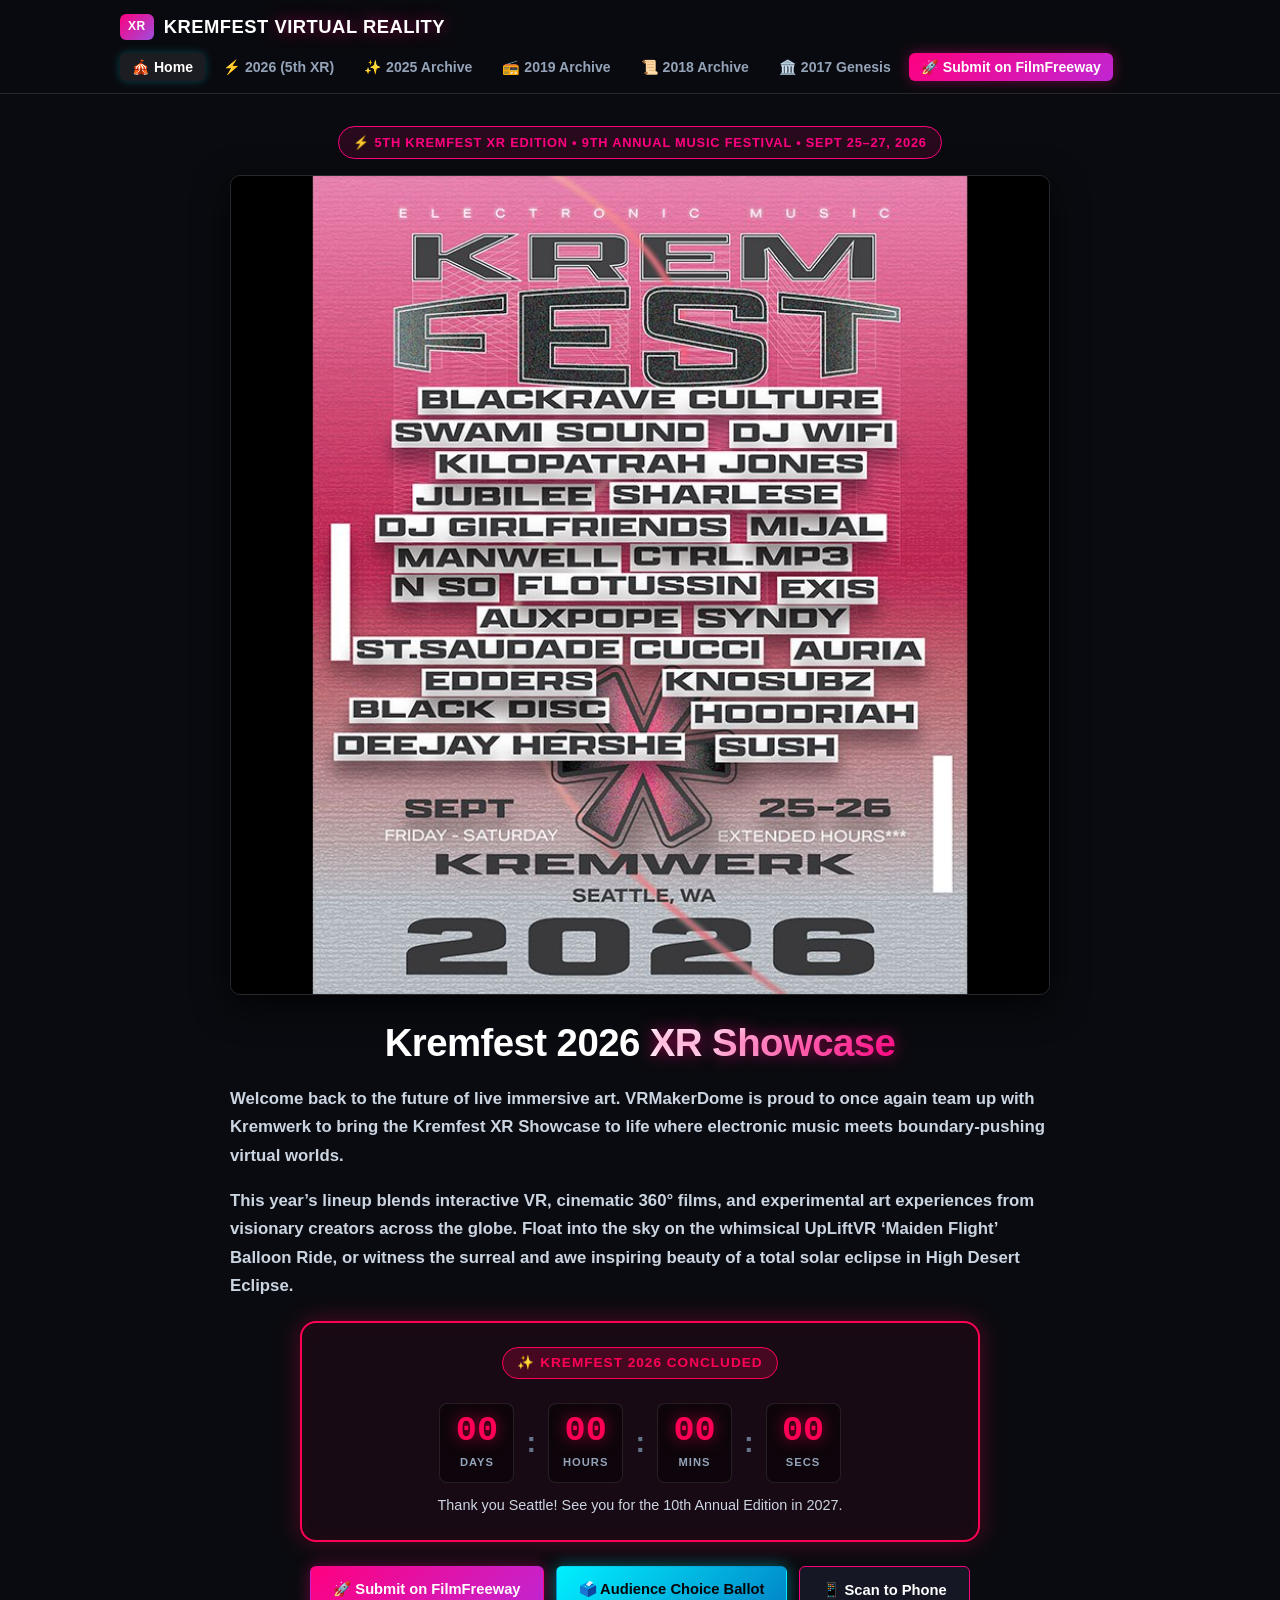
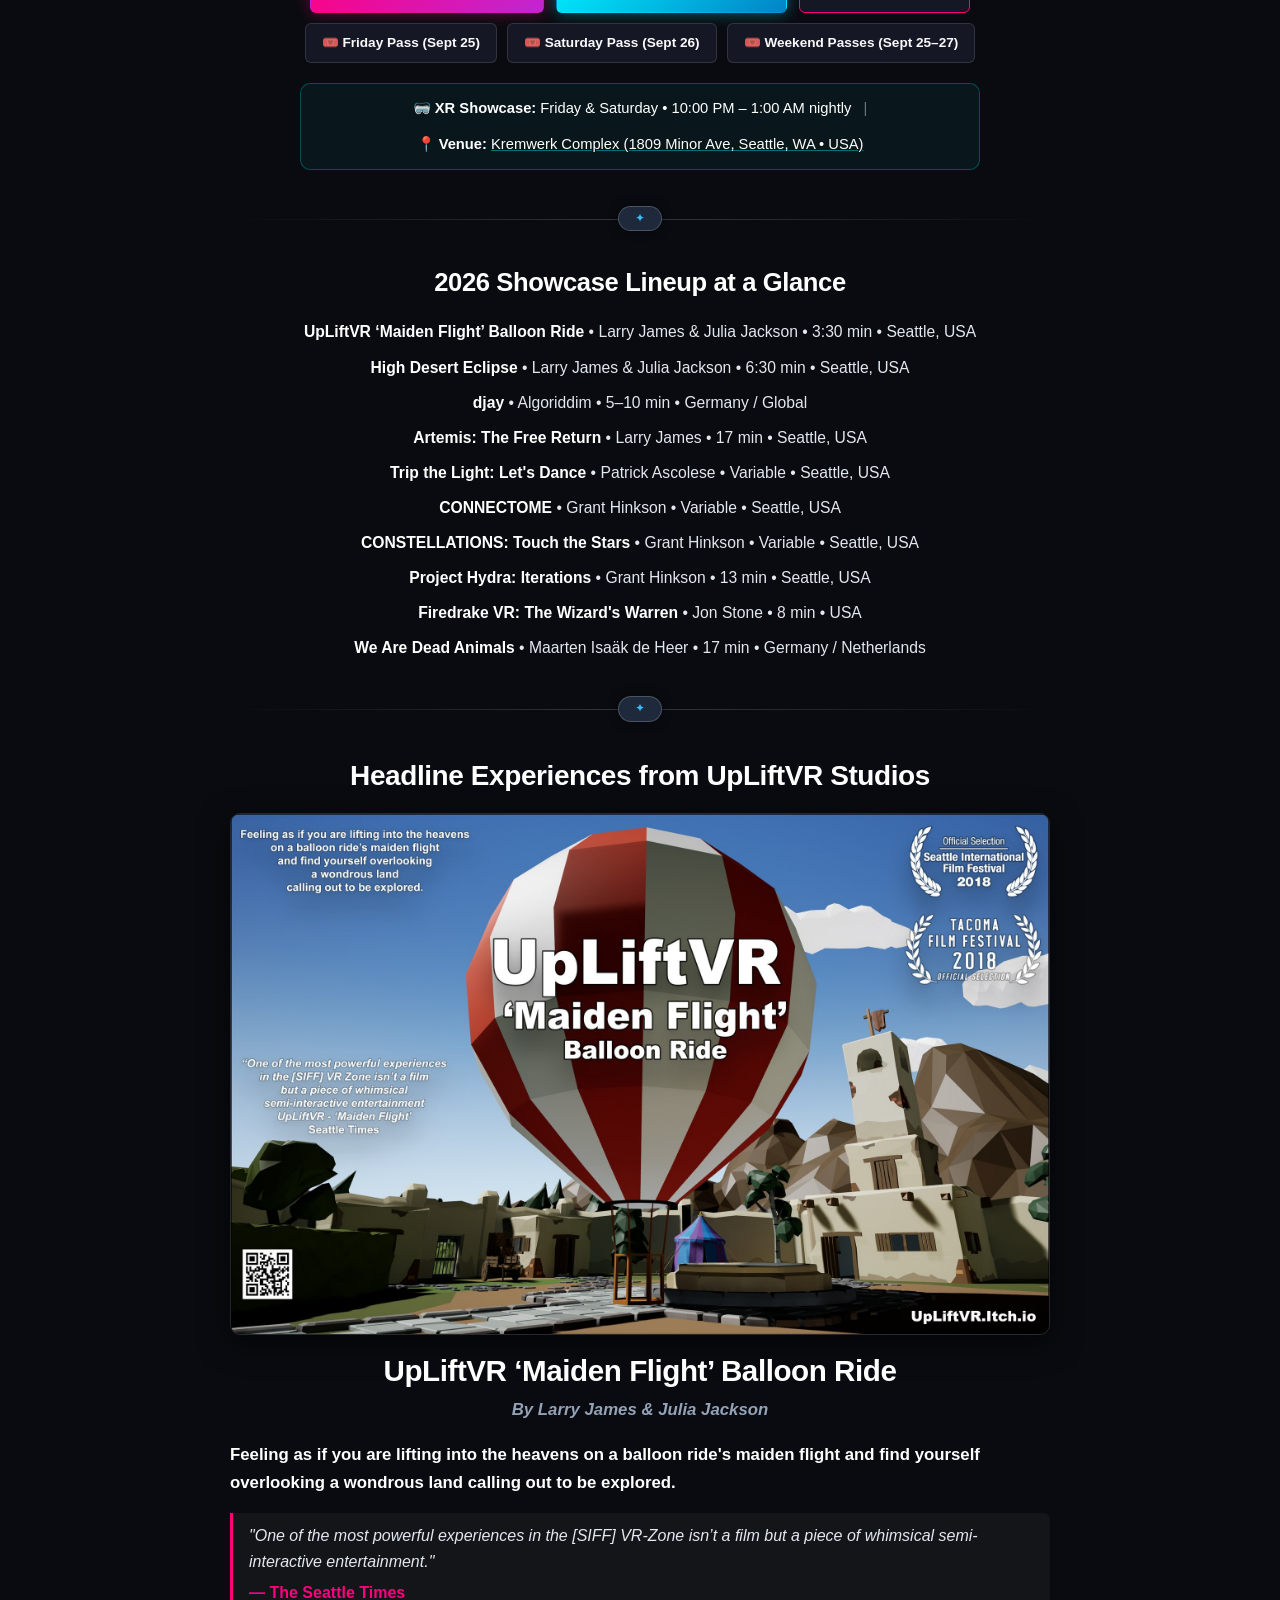
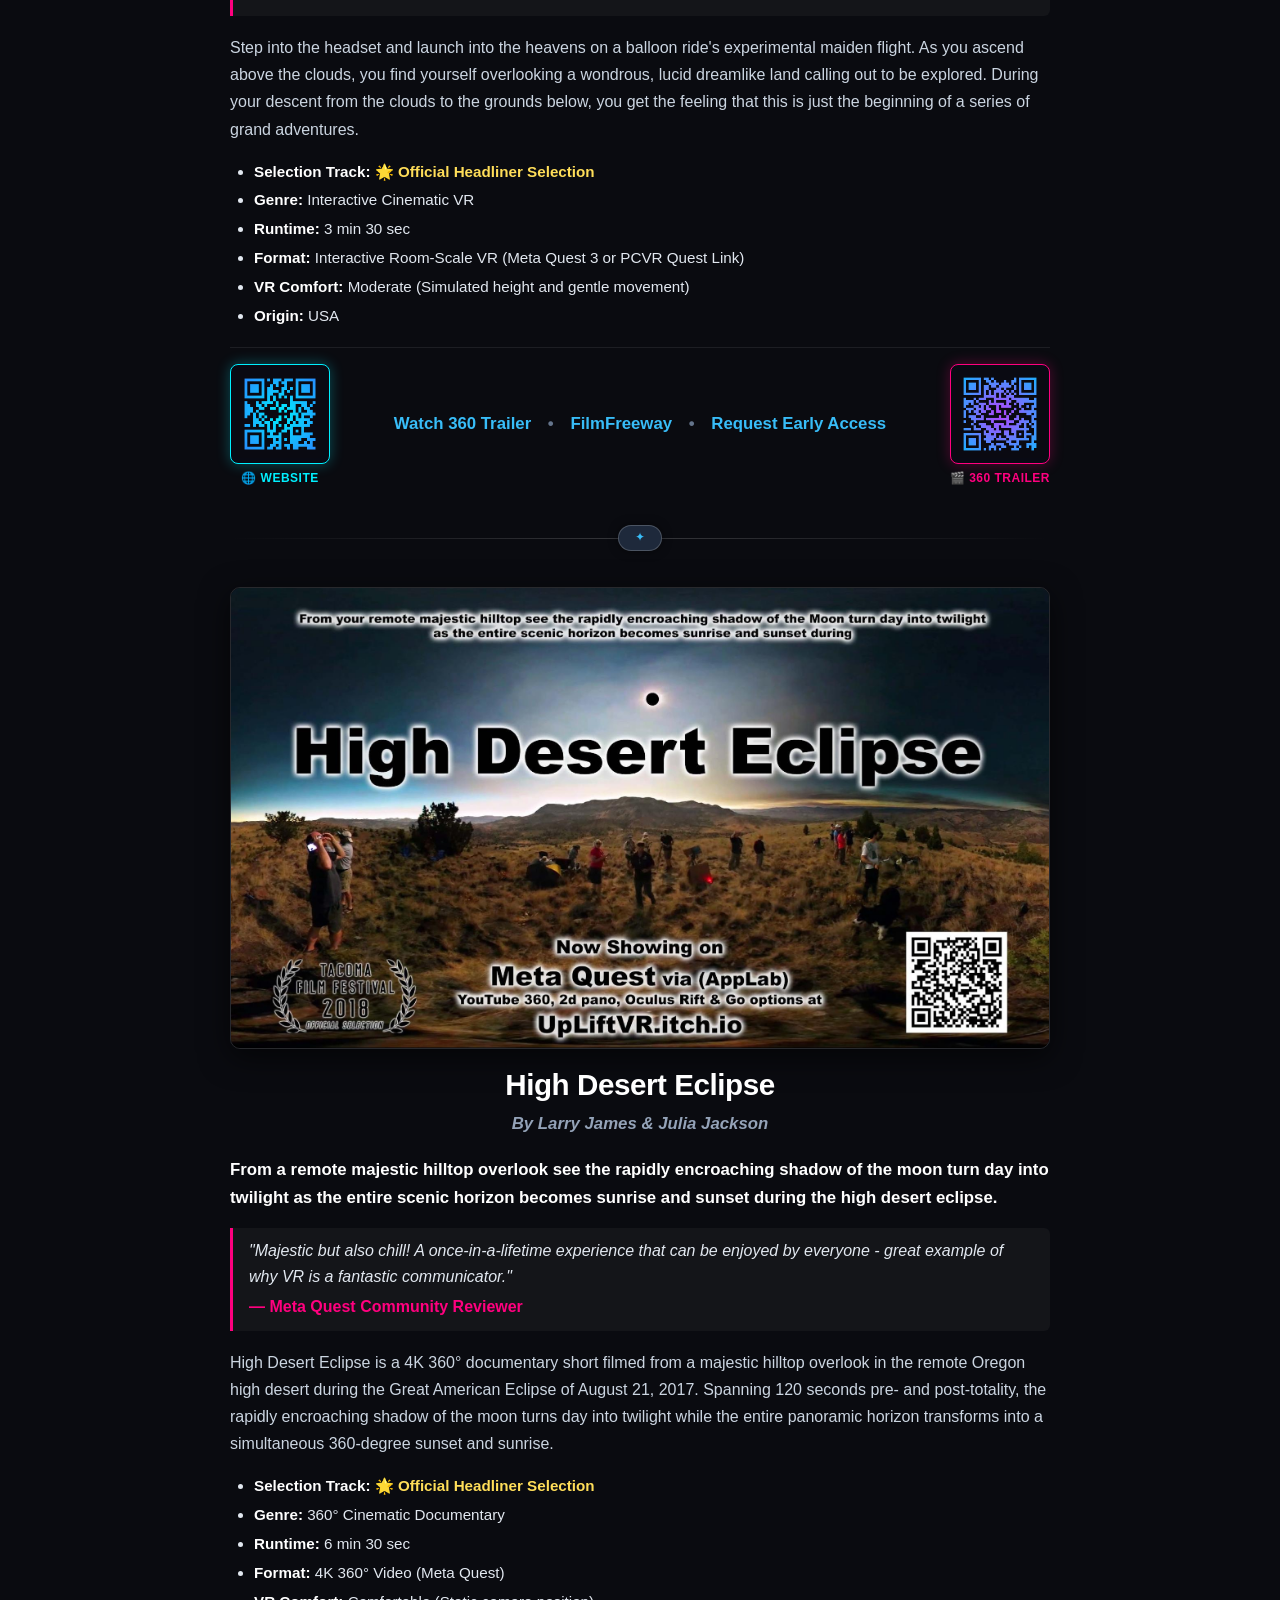
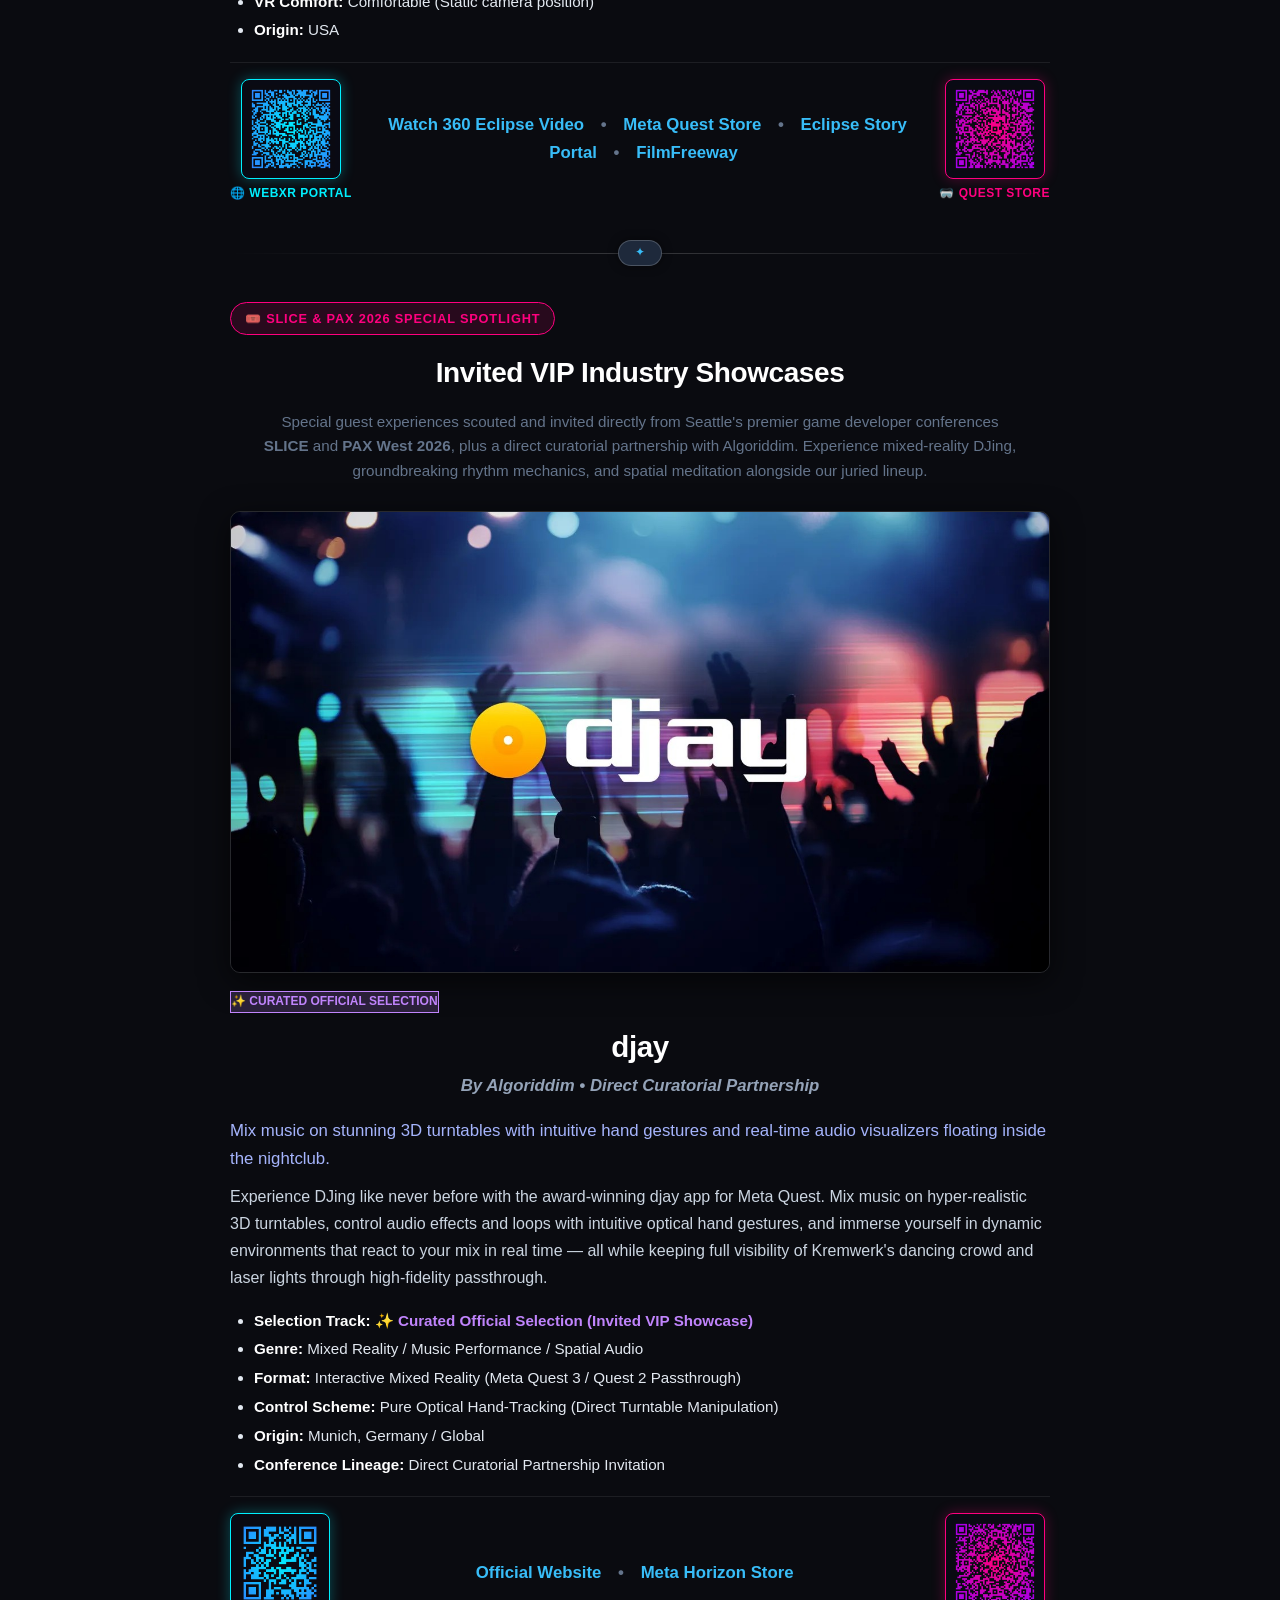
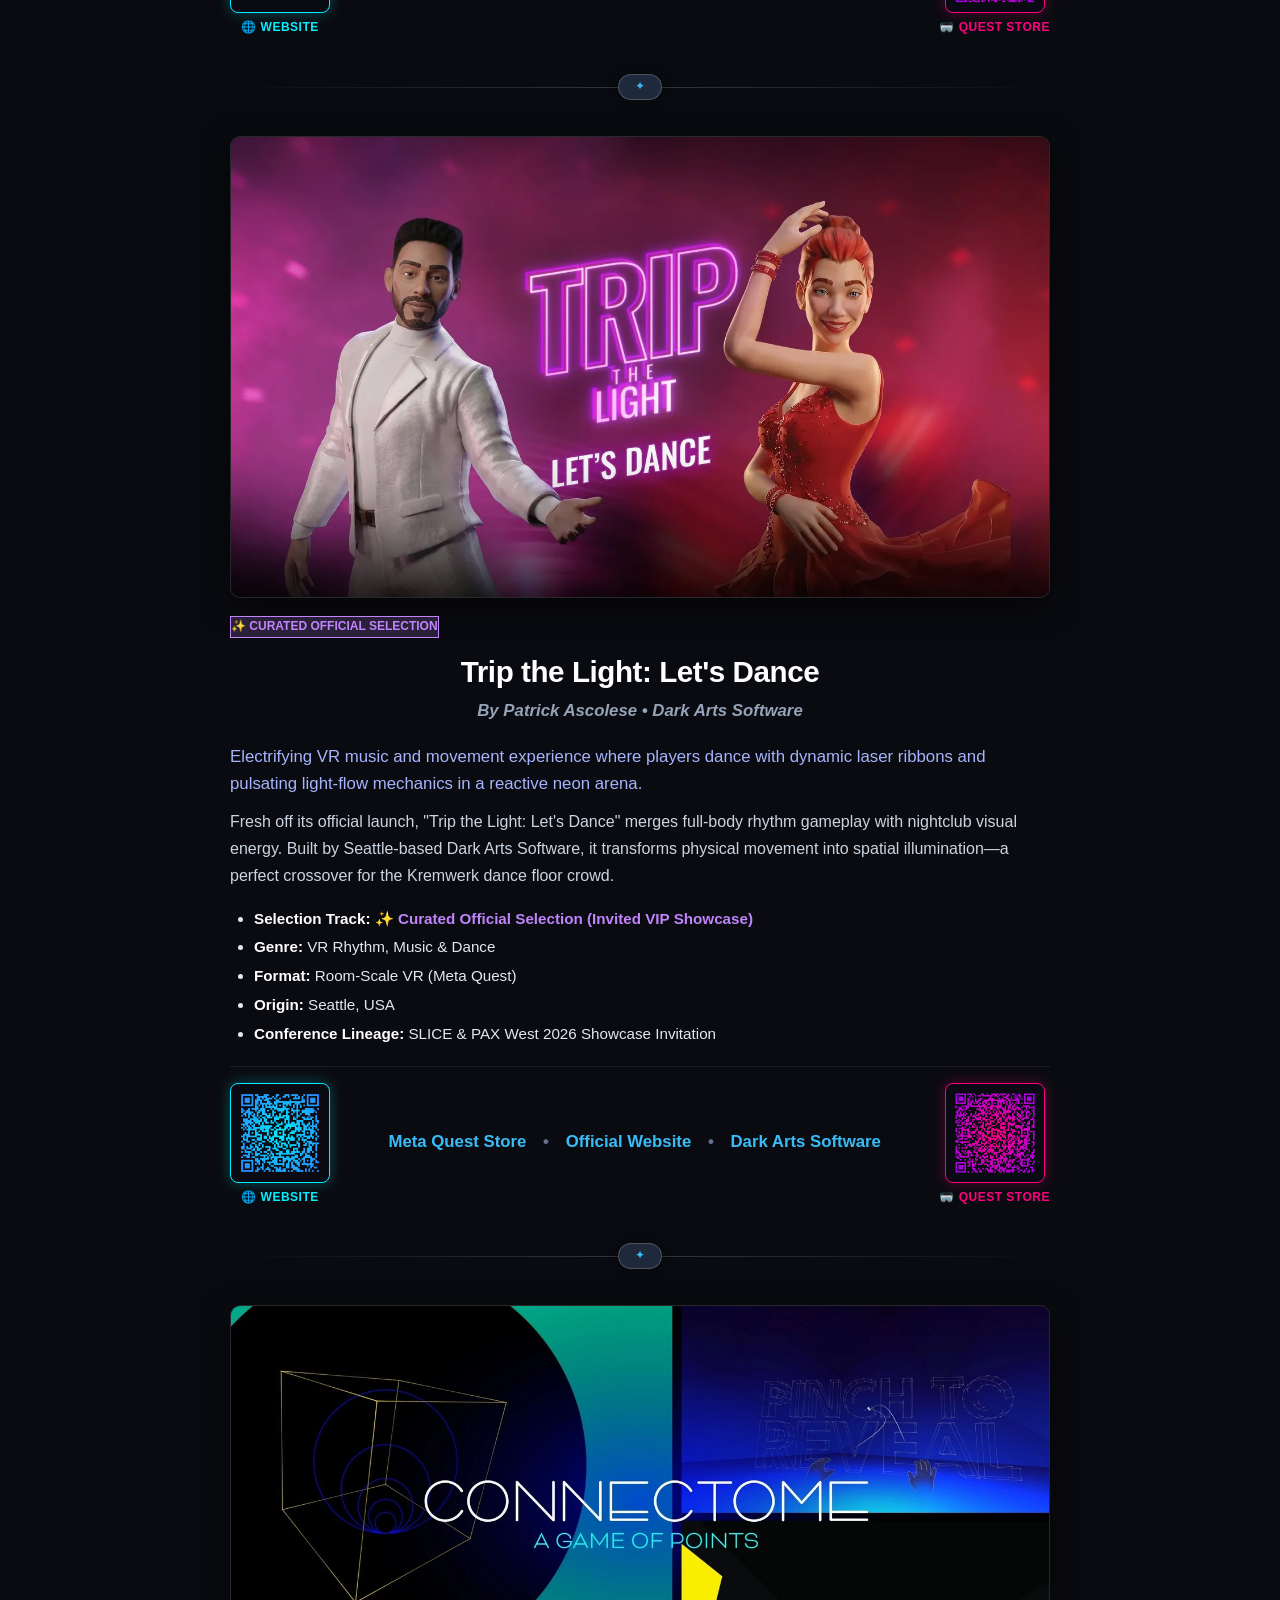
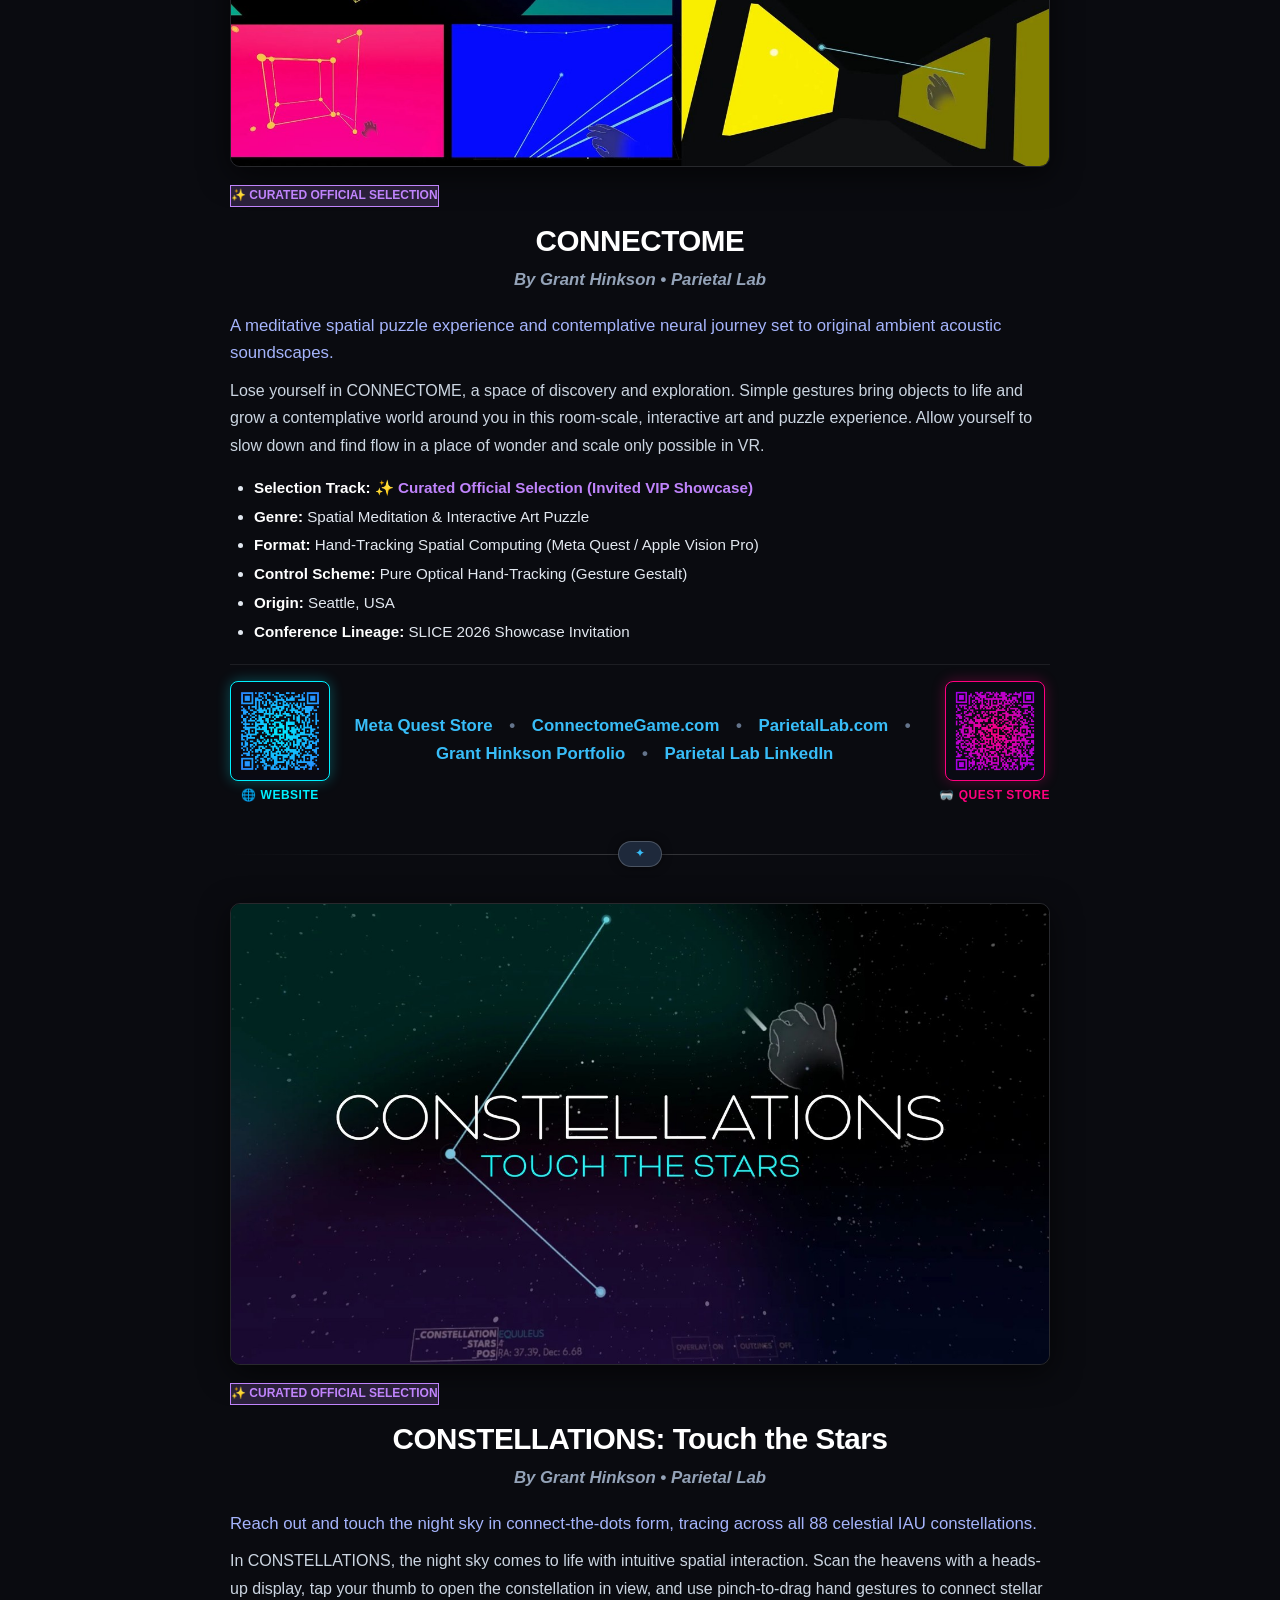
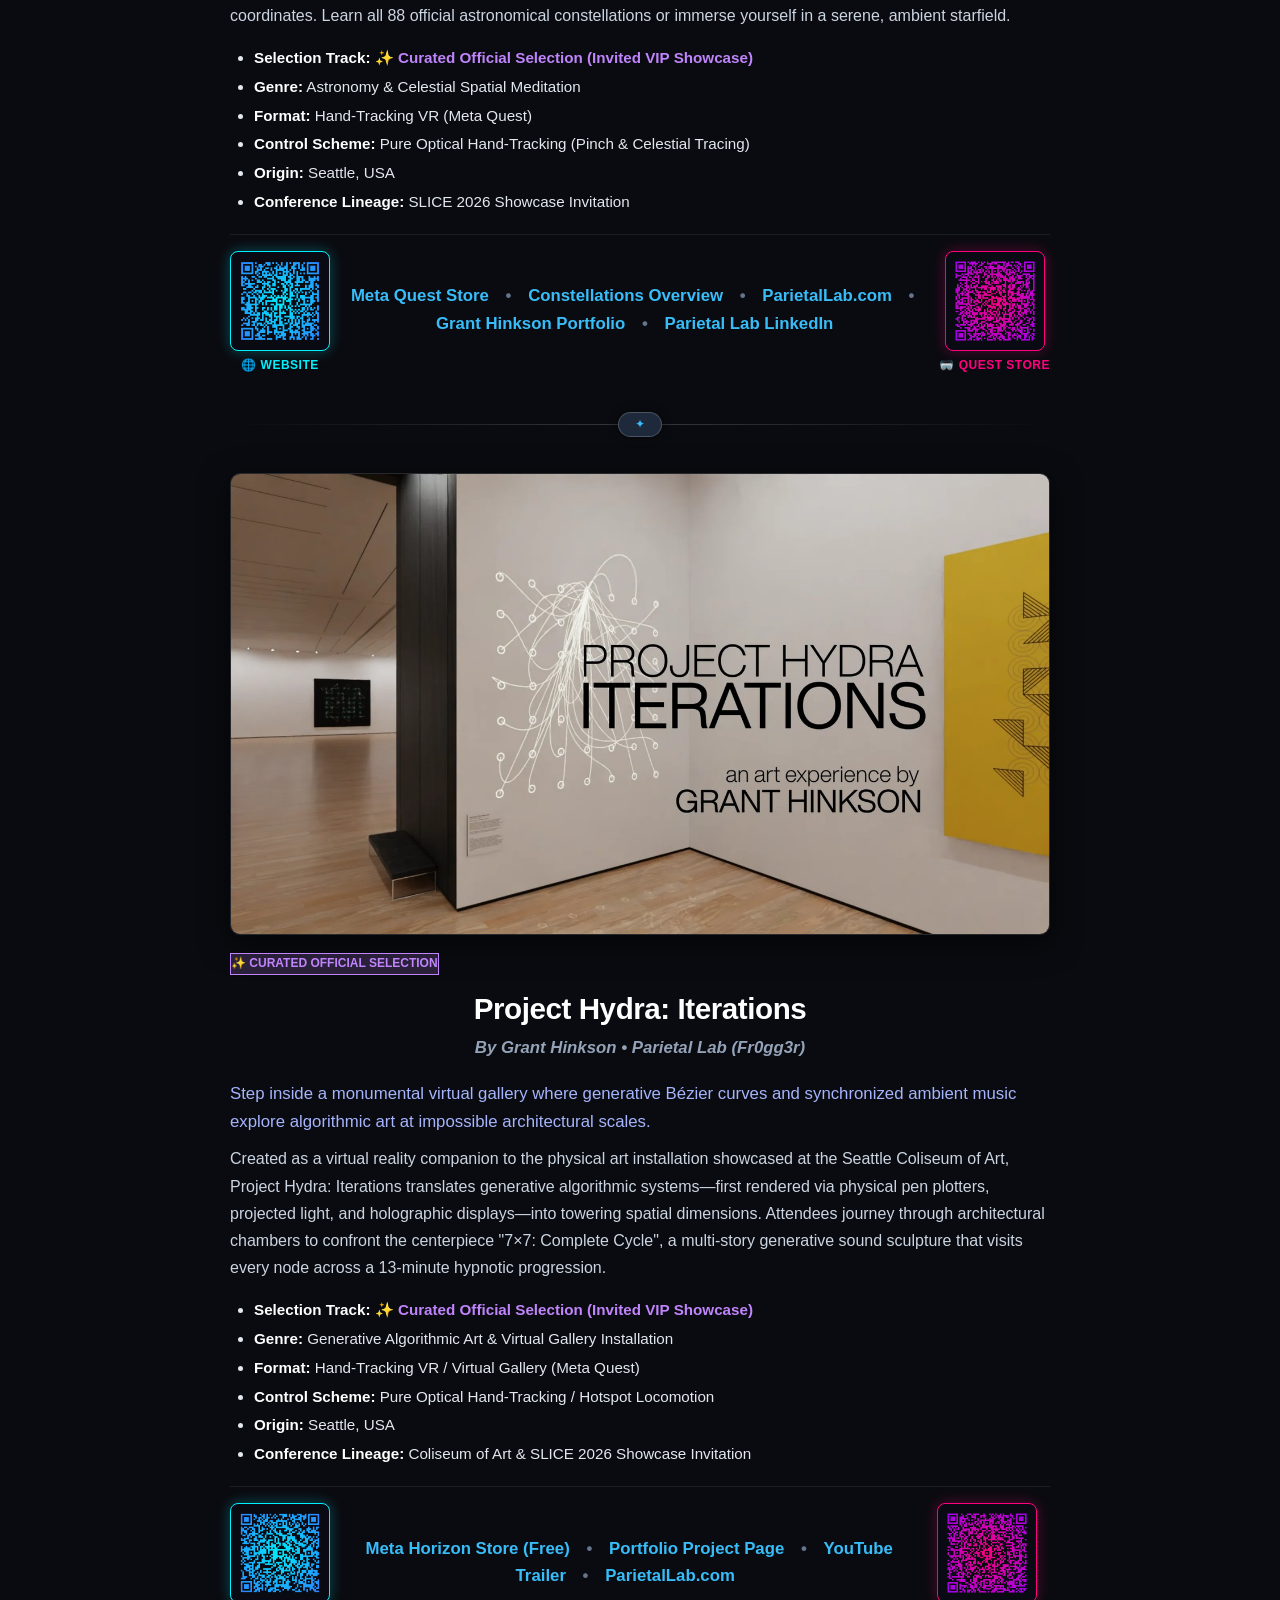
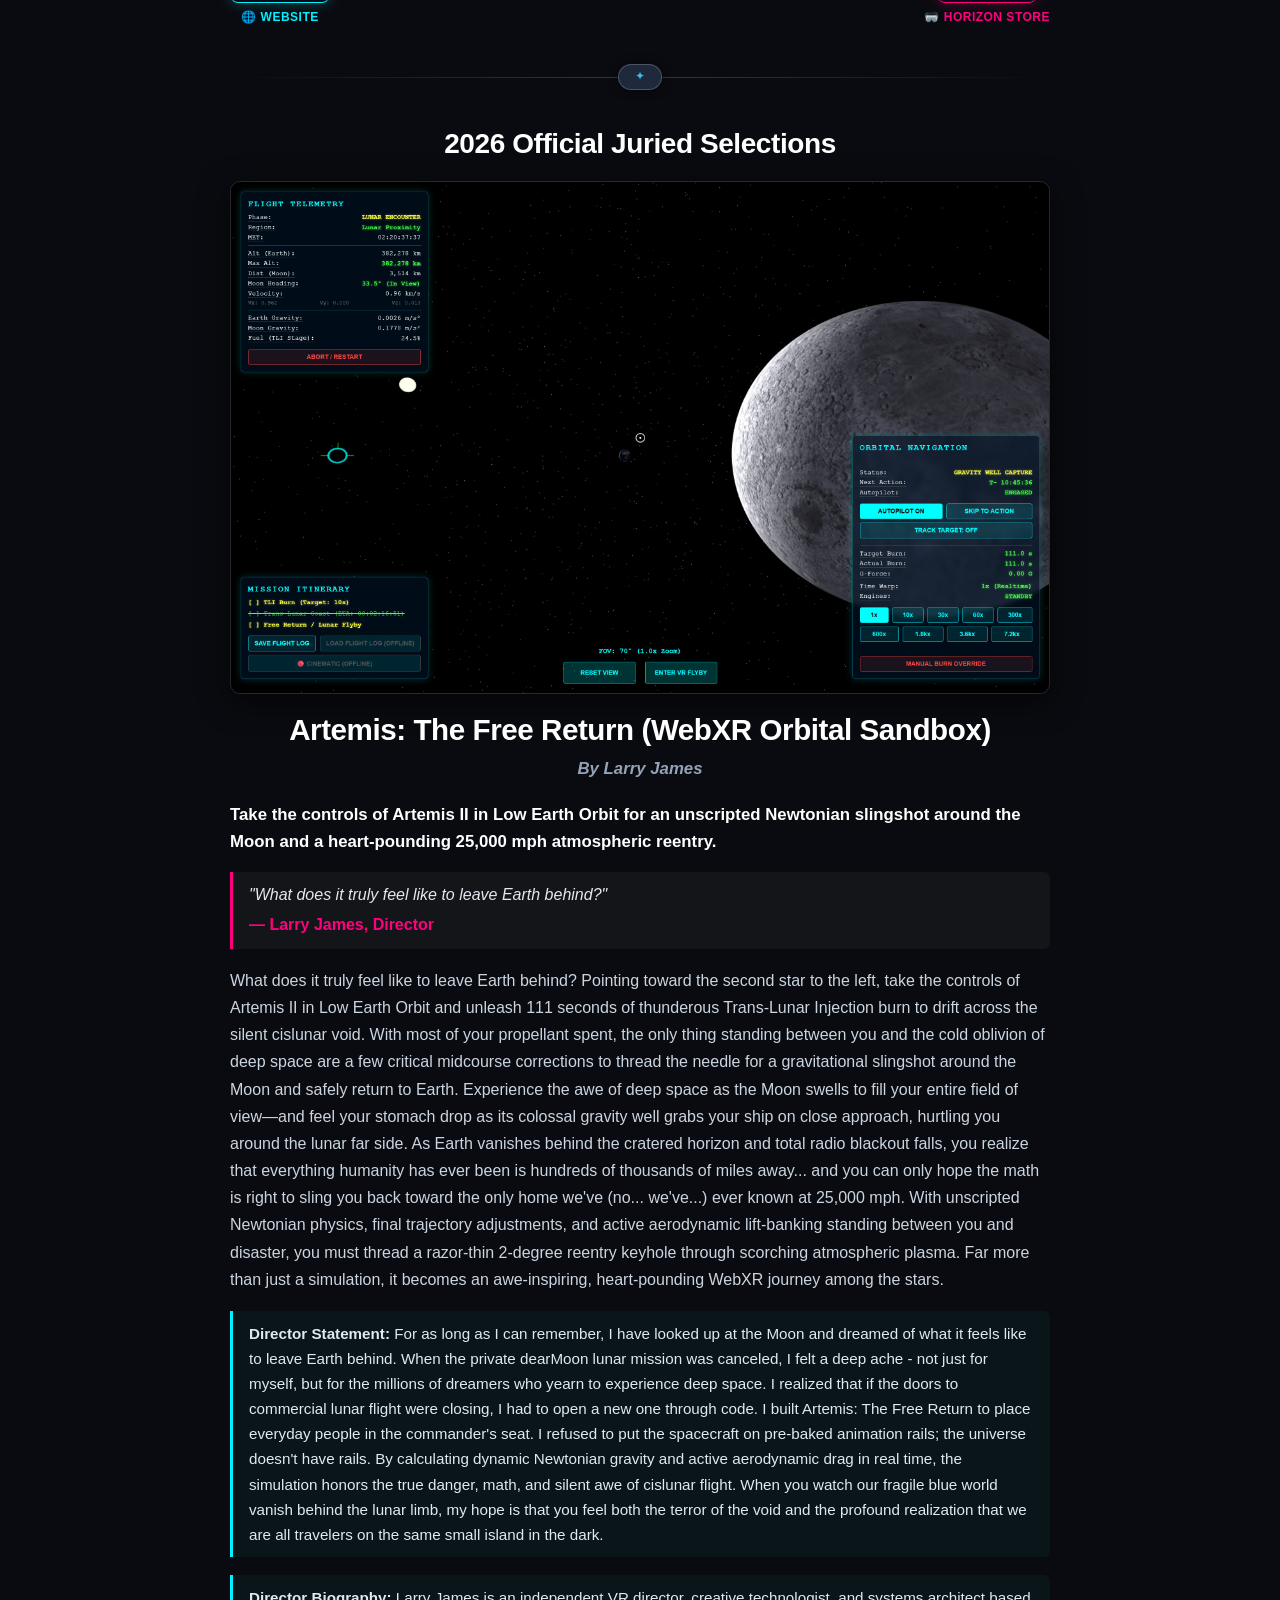
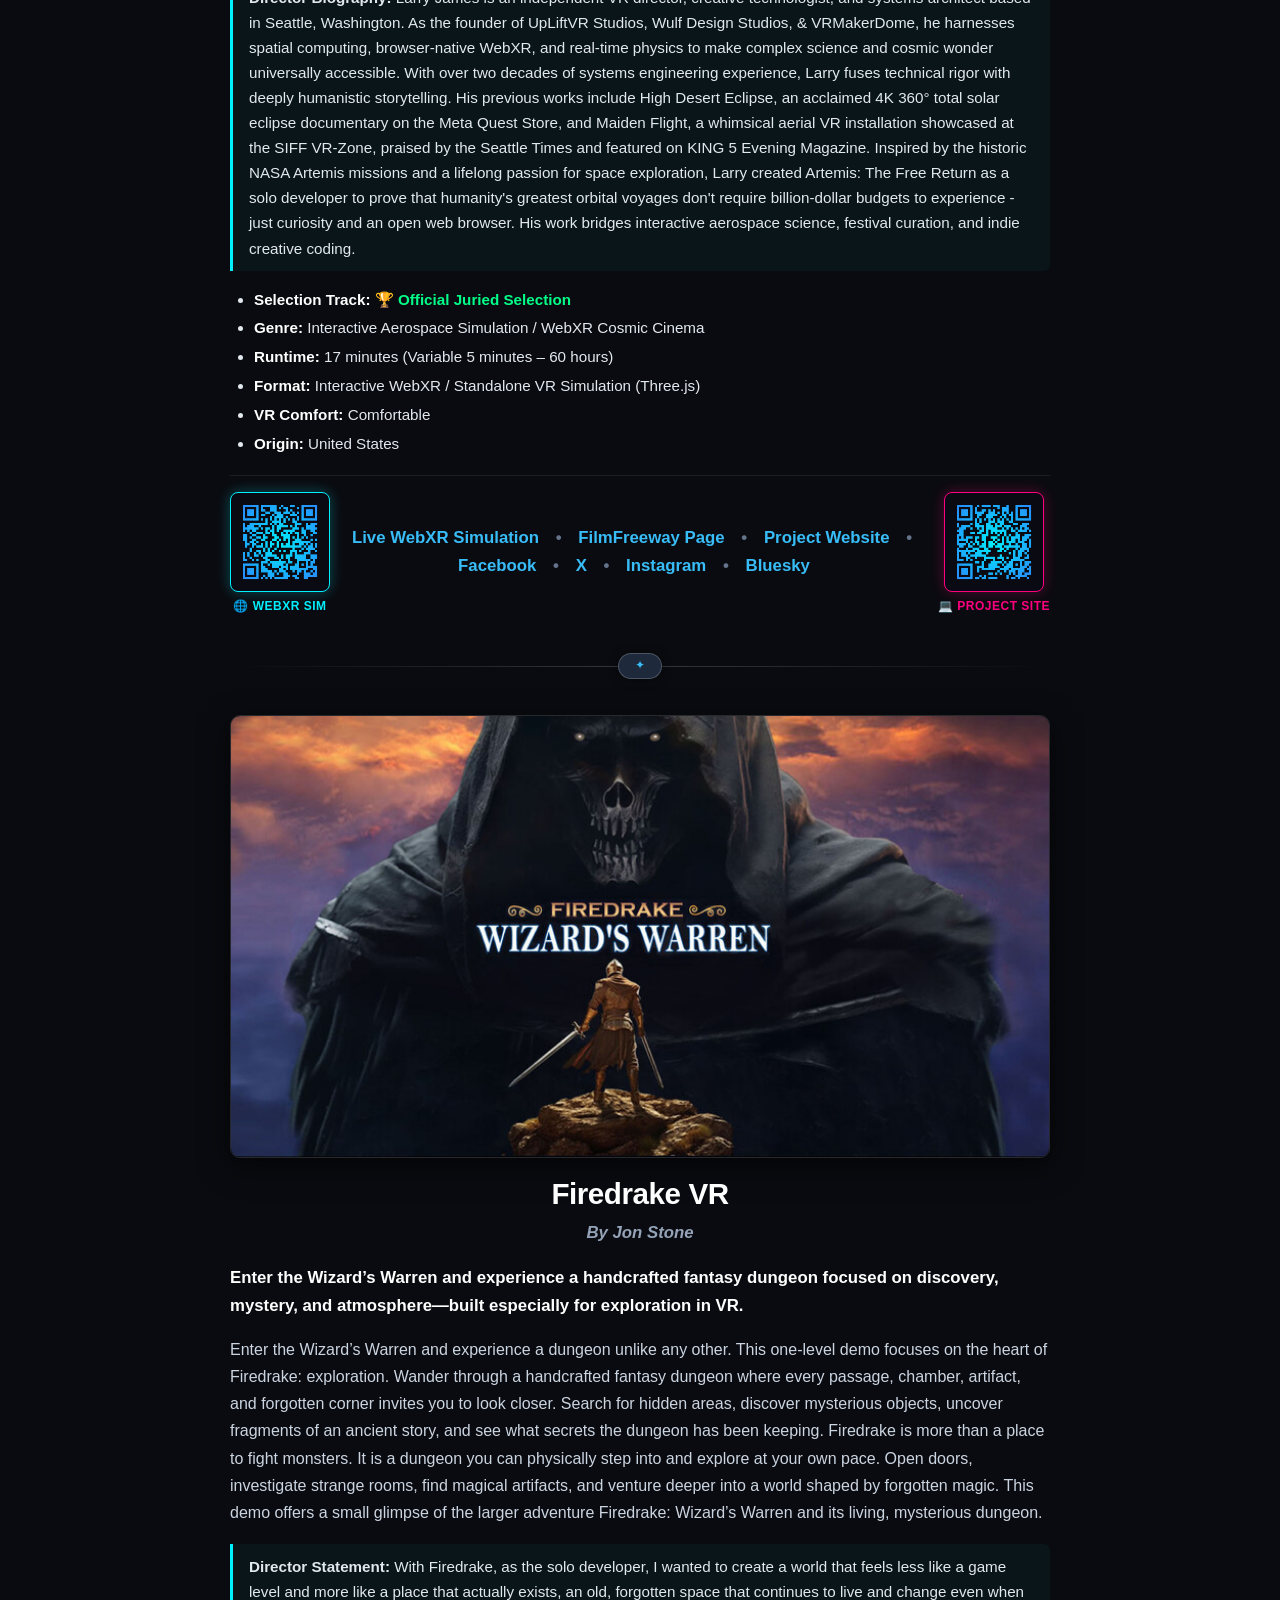
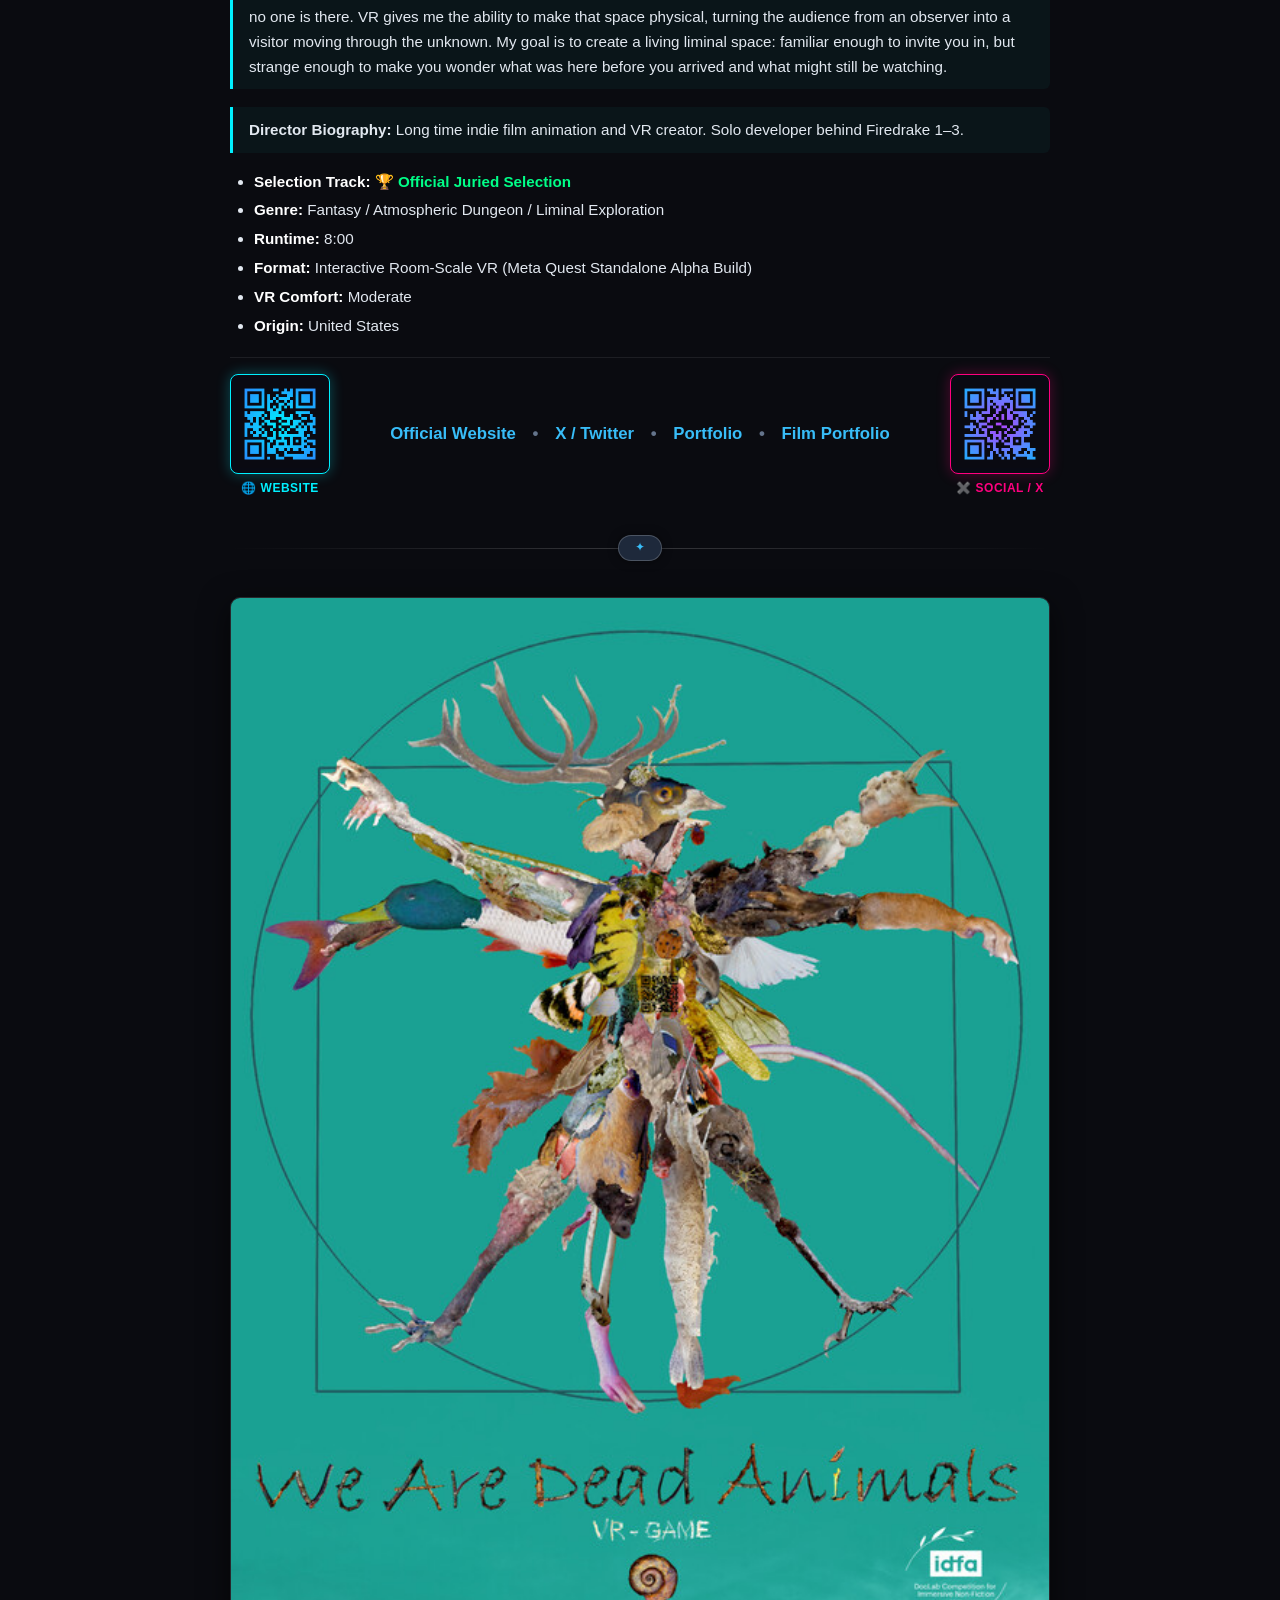
==== commit d11e277a: "feat(cards): standardize Selection Track across all cards and bump to v0.2.3" ====
--- a/index.html
+++ b/index.html
@@ -5,7 +5,7 @@
   <meta name="viewport" content="width=device-width, initial-scale=1.0">
   <title>KremFest XR — Virtual Reality & Immersive Art Showcase</title>
   <meta name="description" content="Official VR & Immersive Media Showcase for Kremfest at the Kremwerk Complex in Seattle, WA. Curated by VRMakerDome & UpLiftVR.">
-  <link rel="stylesheet" href="assets/css/style.css?v=0.2.2">
+  <link rel="stylesheet" href="assets/css/style.css?v=0.2.3">
   
   <style>
     /* Flanked Card Action Row Styles (Direct Injection ensures correct rendering without CSS cache dependency) */
@@ -447,10 +447,12 @@
       <p class="project-synopsis">Step into the headset and launch into the heavens on a balloon ride's experimental maiden flight. As you ascend above the clouds, you find yourself overlooking a wondrous, lucid dreamlike land calling out to be explored. During your descent from the clouds to the grounds below, you get the feeling that this is just the beginning of a series of grand adventures.</p>
       
       <ul class="project-bullets">
+        <li><strong>Selection Track:</strong> <span style="color:var(--neon-yellow); font-weight:bold;">🌟 Official Headliner Selection</span></li>
         <li><strong>Genre:</strong> Interactive Cinematic VR</li>
         <li><strong>Runtime:</strong> 3 min 30 sec</li>
         <li><strong>Format:</strong> Interactive Room-Scale VR (Meta Quest 3 or PCVR Quest Link)</li>
         <li><strong>VR Comfort:</strong> Moderate (Simulated height and gentle movement)</li>
+        <li><strong>Origin:</strong> USA</li>
       </ul>
       
     <div class="flanked-card-action-row" style="display:flex; align-items:center; justify-content:space-between; gap:16px; margin-top:20px; padding-top:16px; border-top:1px solid rgba(255,255,255,0.08);">
@@ -491,10 +493,12 @@
       <p class="project-synopsis">High Desert Eclipse is a 4K 360° documentary short filmed from a majestic hilltop overlook in the remote Oregon high desert during the Great American Eclipse of August 21, 2017. Spanning 120 seconds pre- and post-totality, the rapidly encroaching shadow of the moon turns day into twilight while the entire panoramic horizon transforms into a simultaneous 360-degree sunset and sunrise.</p>
       
       <ul class="project-bullets">
+        <li><strong>Selection Track:</strong> <span style="color:var(--neon-yellow); font-weight:bold;">🌟 Official Headliner Selection</span></li>
         <li><strong>Genre:</strong> 360° Cinematic Documentary</li>
         <li><strong>Runtime:</strong> 6 min 30 sec</li>
         <li><strong>Format:</strong> 4K 360° Video (Meta Quest)</li>
         <li><strong>VR Comfort:</strong> Comfortable (Static camera position)</li>
+        <li><strong>Origin:</strong> USA</li>
       </ul>
       
     <div class="flanked-card-action-row" style="display:flex; align-items:center; justify-content:space-between; gap:16px; margin-top:20px; padding-top:16px; border-top:1px solid rgba(255,255,255,0.08);">
@@ -745,10 +749,12 @@
 
 Inspired by the historic NASA Artemis missions and a lifelong passion for space exploration, Larry created Artemis: The Free Return as a solo developer to prove that humanity's greatest orbital voyages don't require billion-dollar budgets to experience - just curiosity and an open web browser. His work bridges interactive aerospace science, festival curation, and indie creative coding.</div>
       <ul class="project-bullets">
+        <li><strong>Selection Track:</strong> <span style="color:var(--neon-green); font-weight:bold;">🏆 Official Juried Selection</span></li>
         <li><strong>Genre:</strong> Interactive Aerospace Simulation / WebXR Cosmic Cinema</li>
         <li><strong>Runtime:</strong> 17 minutes (Variable 5 minutes – 60 hours)</li>
         <li><strong>Format:</strong> Interactive WebXR / Standalone VR Simulation (Three.js)</li>
         <li><strong>VR Comfort:</strong> Comfortable</li>
+        <li><strong>Origin:</strong> United States</li>
       </ul>
       
     <div class="flanked-card-action-row" style="display:flex; align-items:center; justify-content:space-between; gap:16px; margin-top:20px; padding-top:16px; border-top:1px solid rgba(255,255,255,0.08);">
@@ -791,10 +797,12 @@
 This demo offers a small glimpse of the larger adventure Firedrake: Wizard’s Warren and its living, mysterious dungeon.</p>
       <div class="project-statement"><strong>Director Statement:</strong> With Firedrake, as the solo developer, I wanted to create a world that feels less like a game level and more like a place that actually exists, an old, forgotten space that continues to live and change even when no one is there. VR gives me the ability to make that space physical, turning the audience from an observer into a visitor moving through the unknown. My goal is to create a living liminal space: familiar enough to invite you in, but strange enough to make you wonder what was here before you arrived and what might still be watching.</div><div class="project-statement"><strong>Director Biography:</strong> Long time indie film animation and VR creator. Solo developer behind Firedrake 1–3.</div>
       <ul class="project-bullets">
+        <li><strong>Selection Track:</strong> <span style="color:var(--neon-green); font-weight:bold;">🏆 Official Juried Selection</span></li>
         <li><strong>Genre:</strong> Fantasy / Atmospheric Dungeon / Liminal Exploration</li>
         <li><strong>Runtime:</strong> 8:00</li>
         <li><strong>Format:</strong> Interactive Room-Scale VR (Meta Quest Standalone Alpha Build)</li>
         <li><strong>VR Comfort:</strong> Moderate</li>
+        <li><strong>Origin:</strong> United States</li>
       </ul>
       
     <div class="flanked-card-action-row" style="display:flex; align-items:center; justify-content:space-between; gap:16px; margin-top:20px; padding-top:16px; border-top:1px solid rgba(255,255,255,0.08);">
@@ -847,10 +855,12 @@
 
 Together, de Heer’s projects form a unique artistic practice that combines animation, technology, and ecological awareness — using digital tools to make us look more closely at the lives and deaths around us.</div>
       <ul class="project-bullets">
+        <li><strong>Selection Track:</strong> <span style="color:var(--neon-green); font-weight:bold;">🏆 Official Juried Selection</span></li>
         <li><strong>Genre:</strong> Transcendental VR / Ecological Animation / Speculative Biology</li>
         <li><strong>Runtime:</strong> 17:00 (15:00–19:00 Variable)</li>
         <li><strong>Format:</strong> Interactive Room-Scale VR (Meta Quest Standalone APK) / Installation / Game</li>
         <li><strong>VR Comfort:</strong> Comfortable</li>
+        <li><strong>Origin:</strong> Germany, Netherlands</li>
       </ul>
       
     <div class="flanked-card-action-row" style="display:flex; align-items:center; justify-content:space-between; gap:16px; margin-top:20px; padding-top:16px; border-top:1px solid rgba(255,255,255,0.08);">
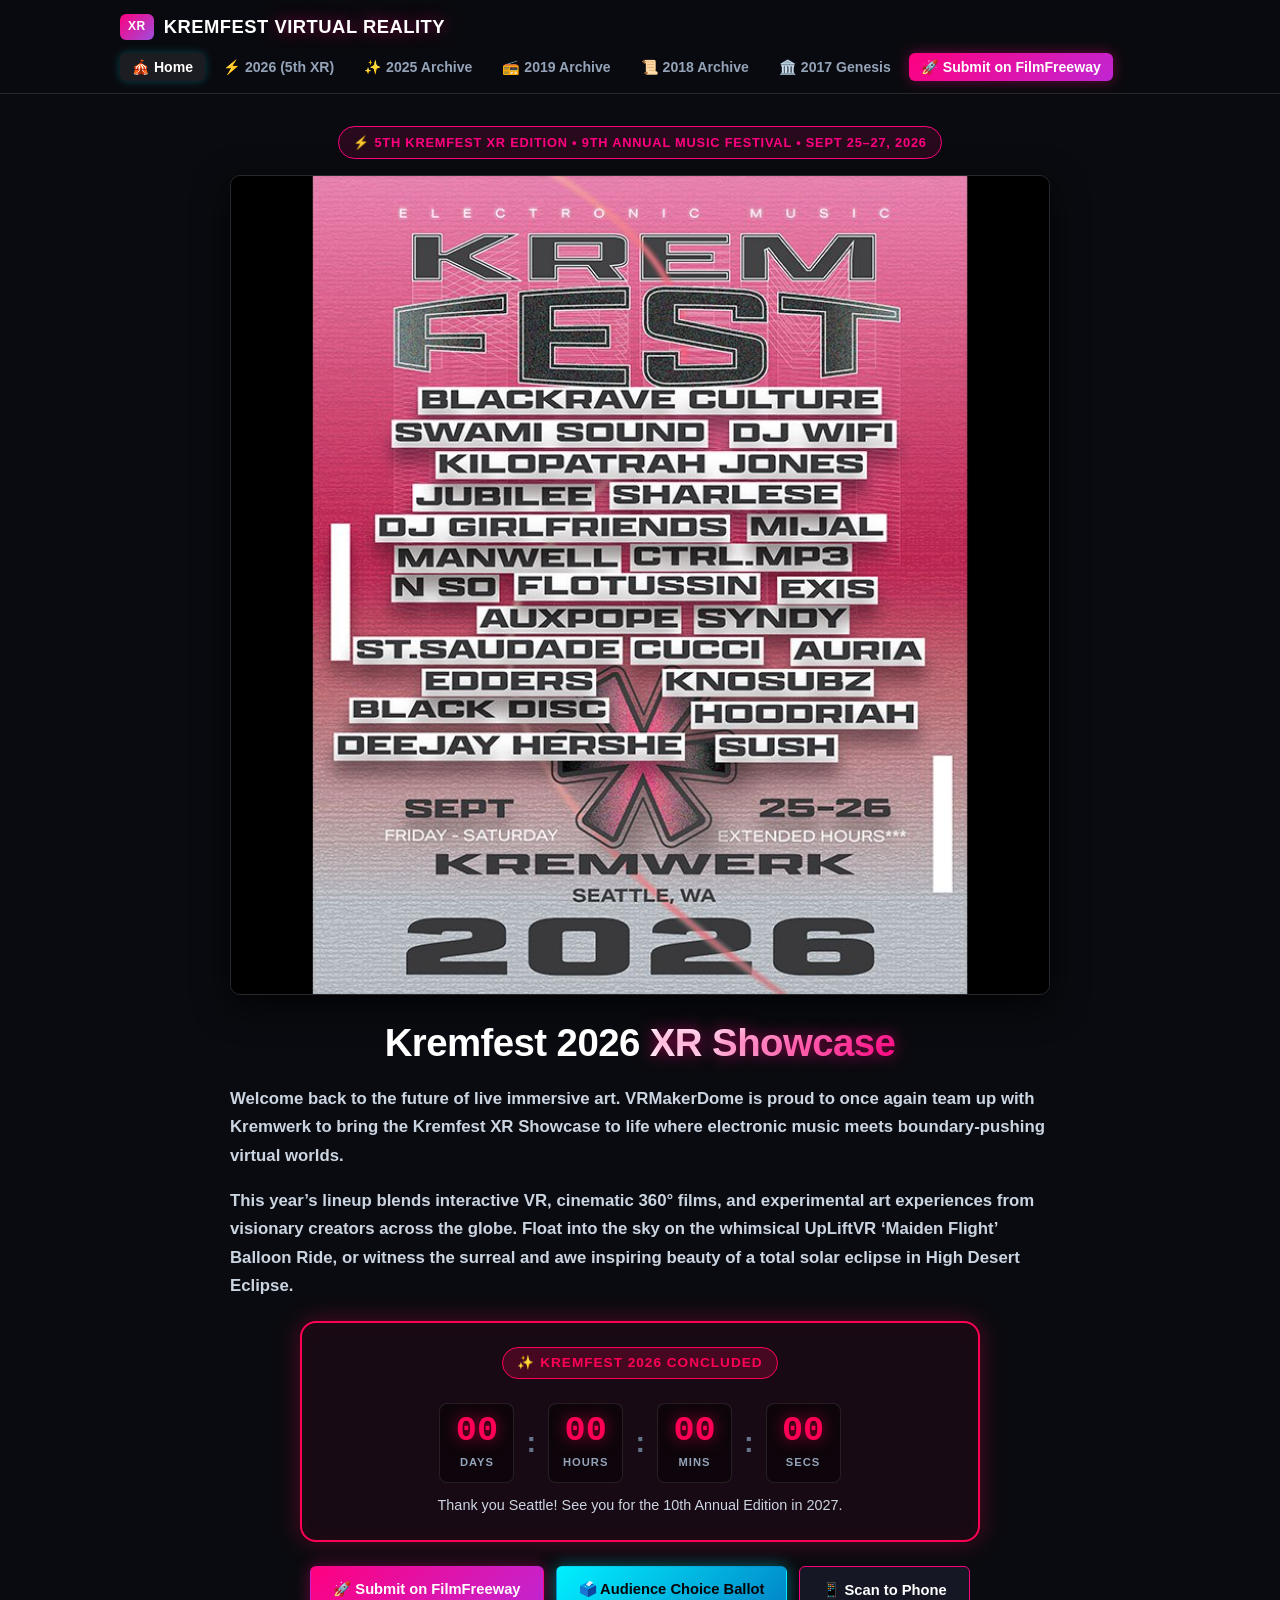
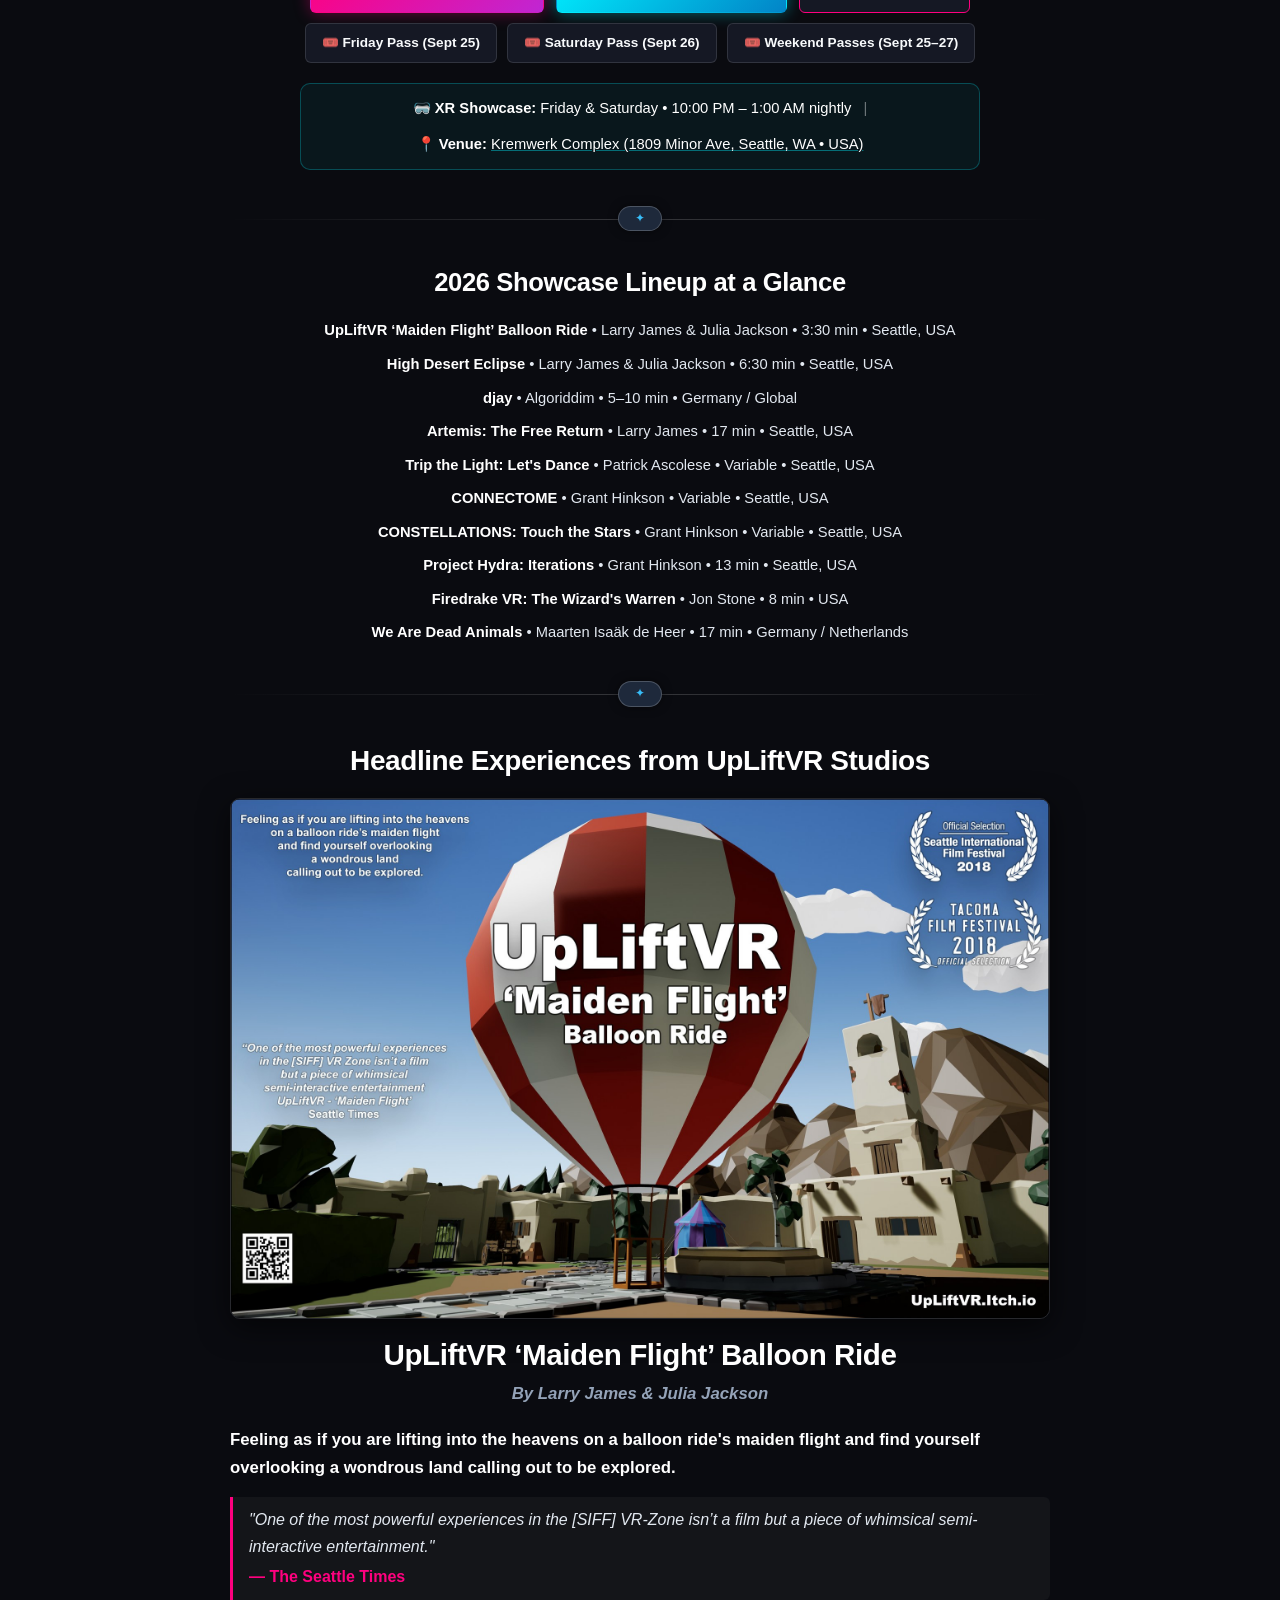
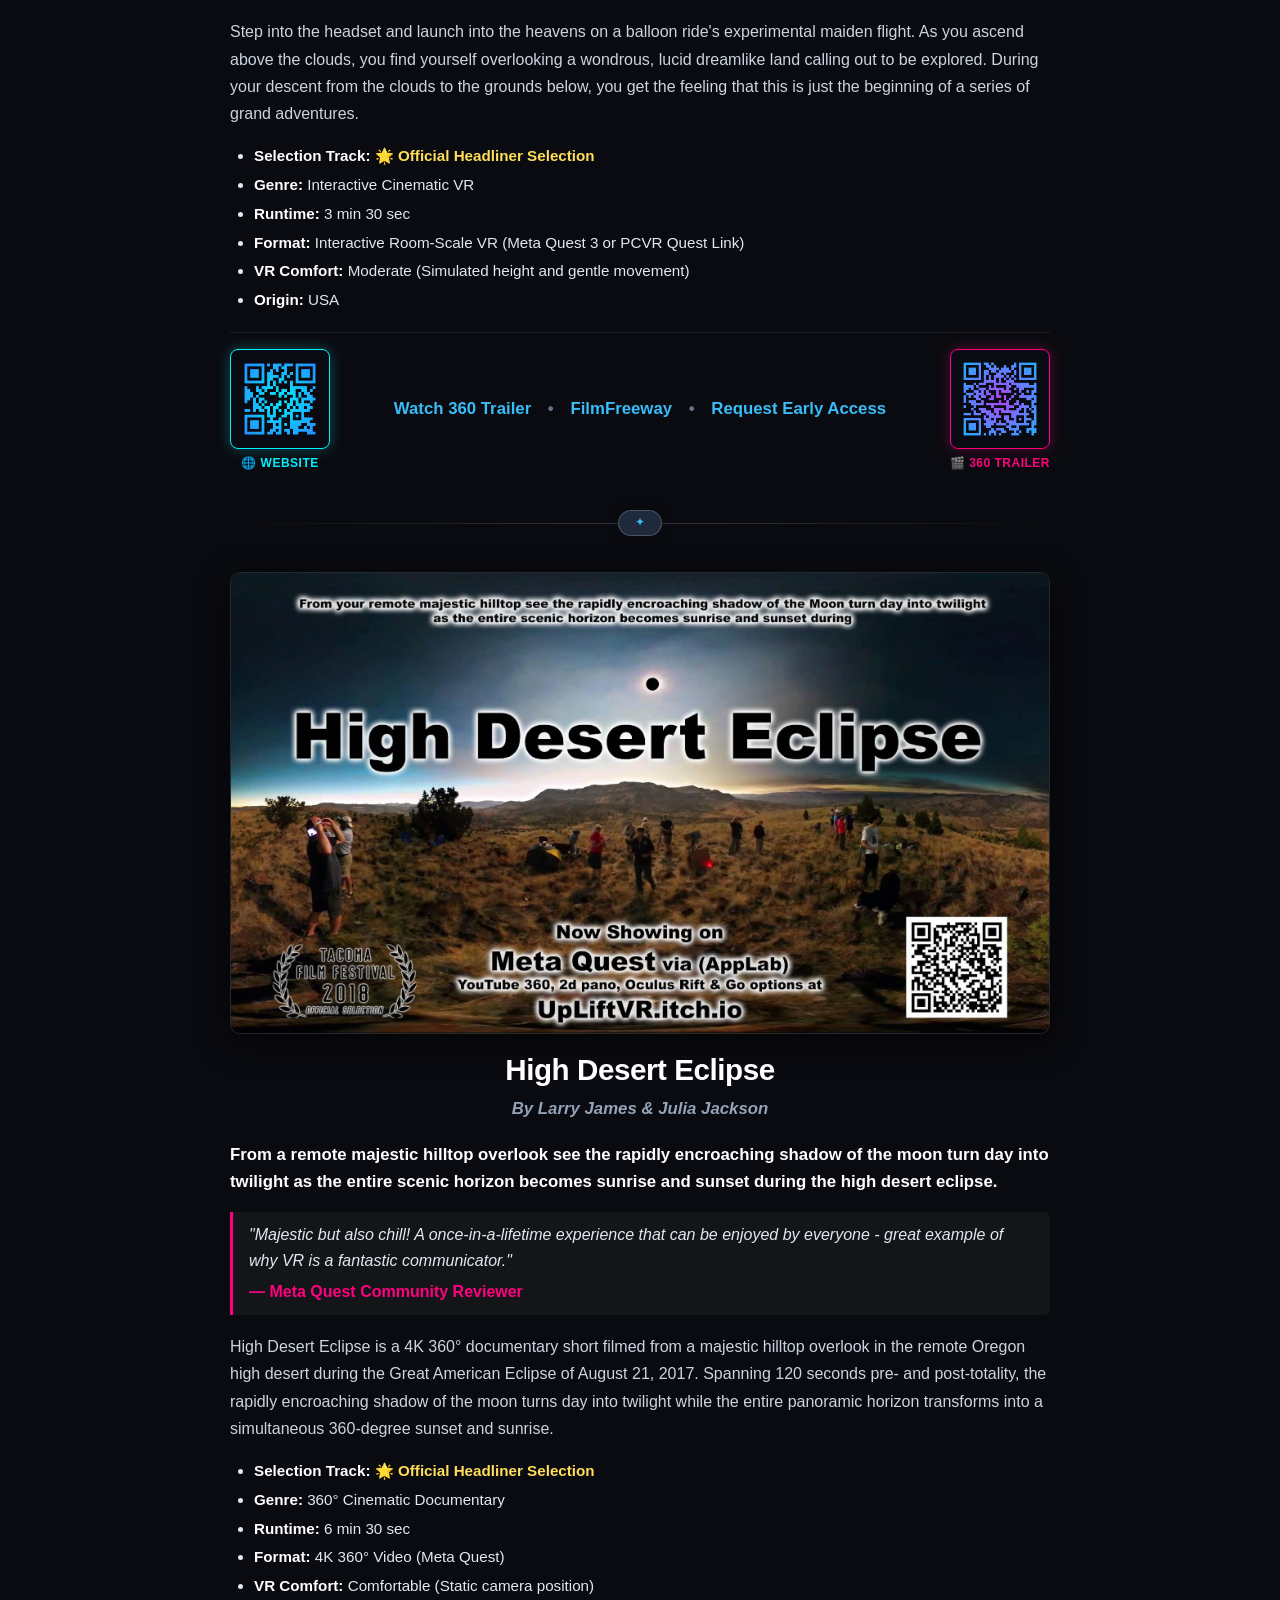
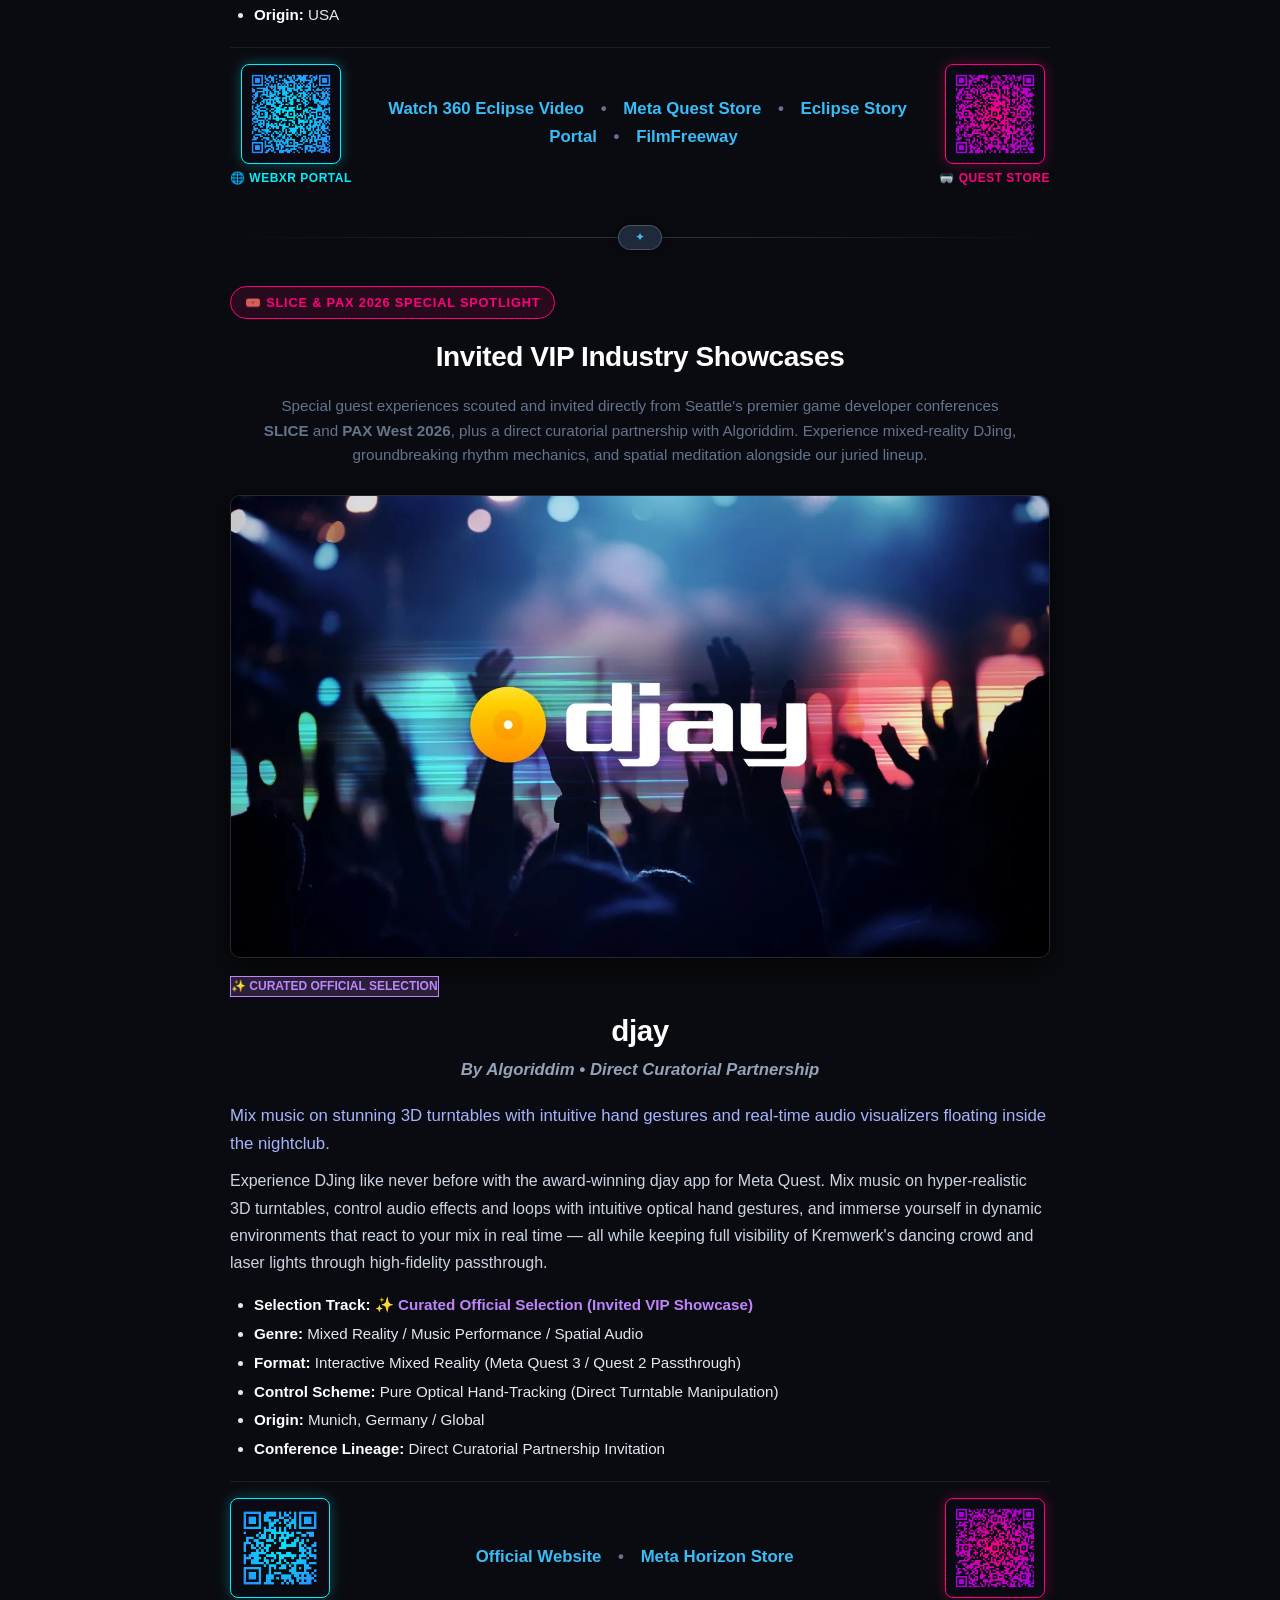
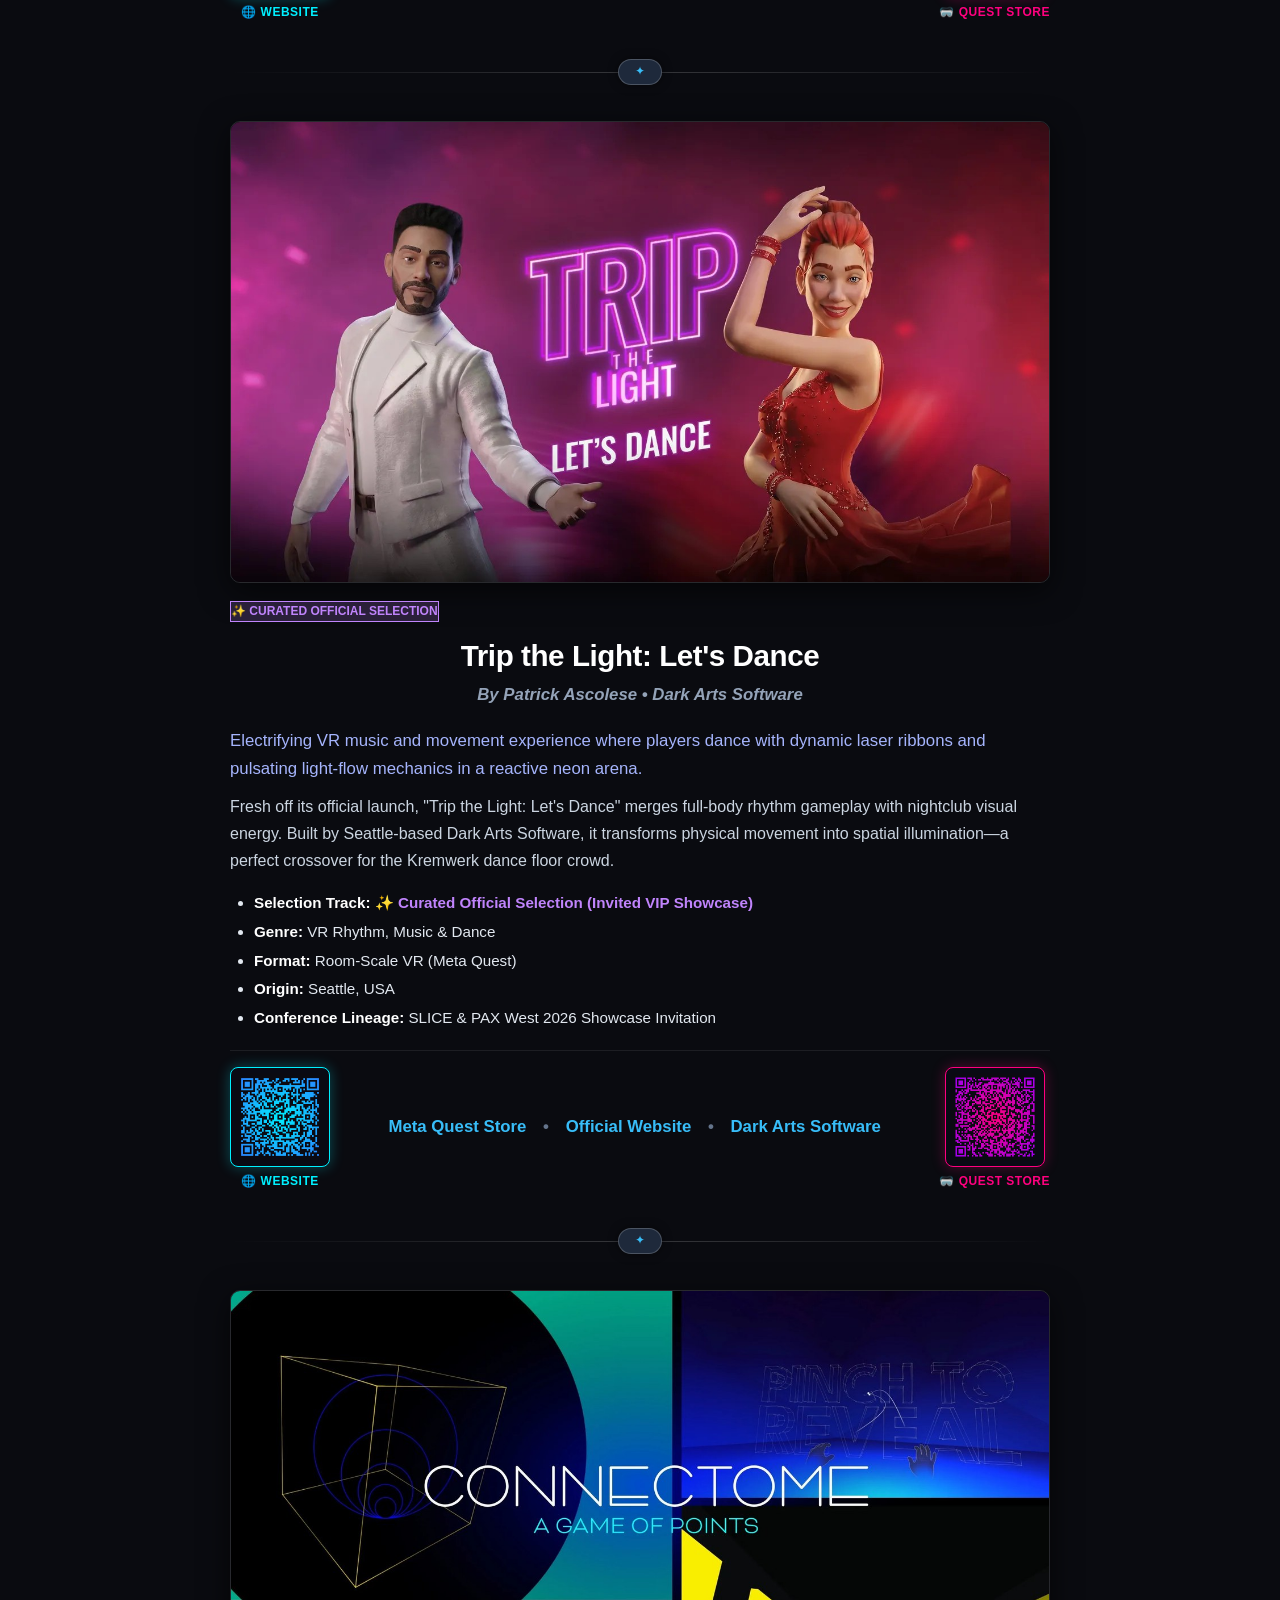
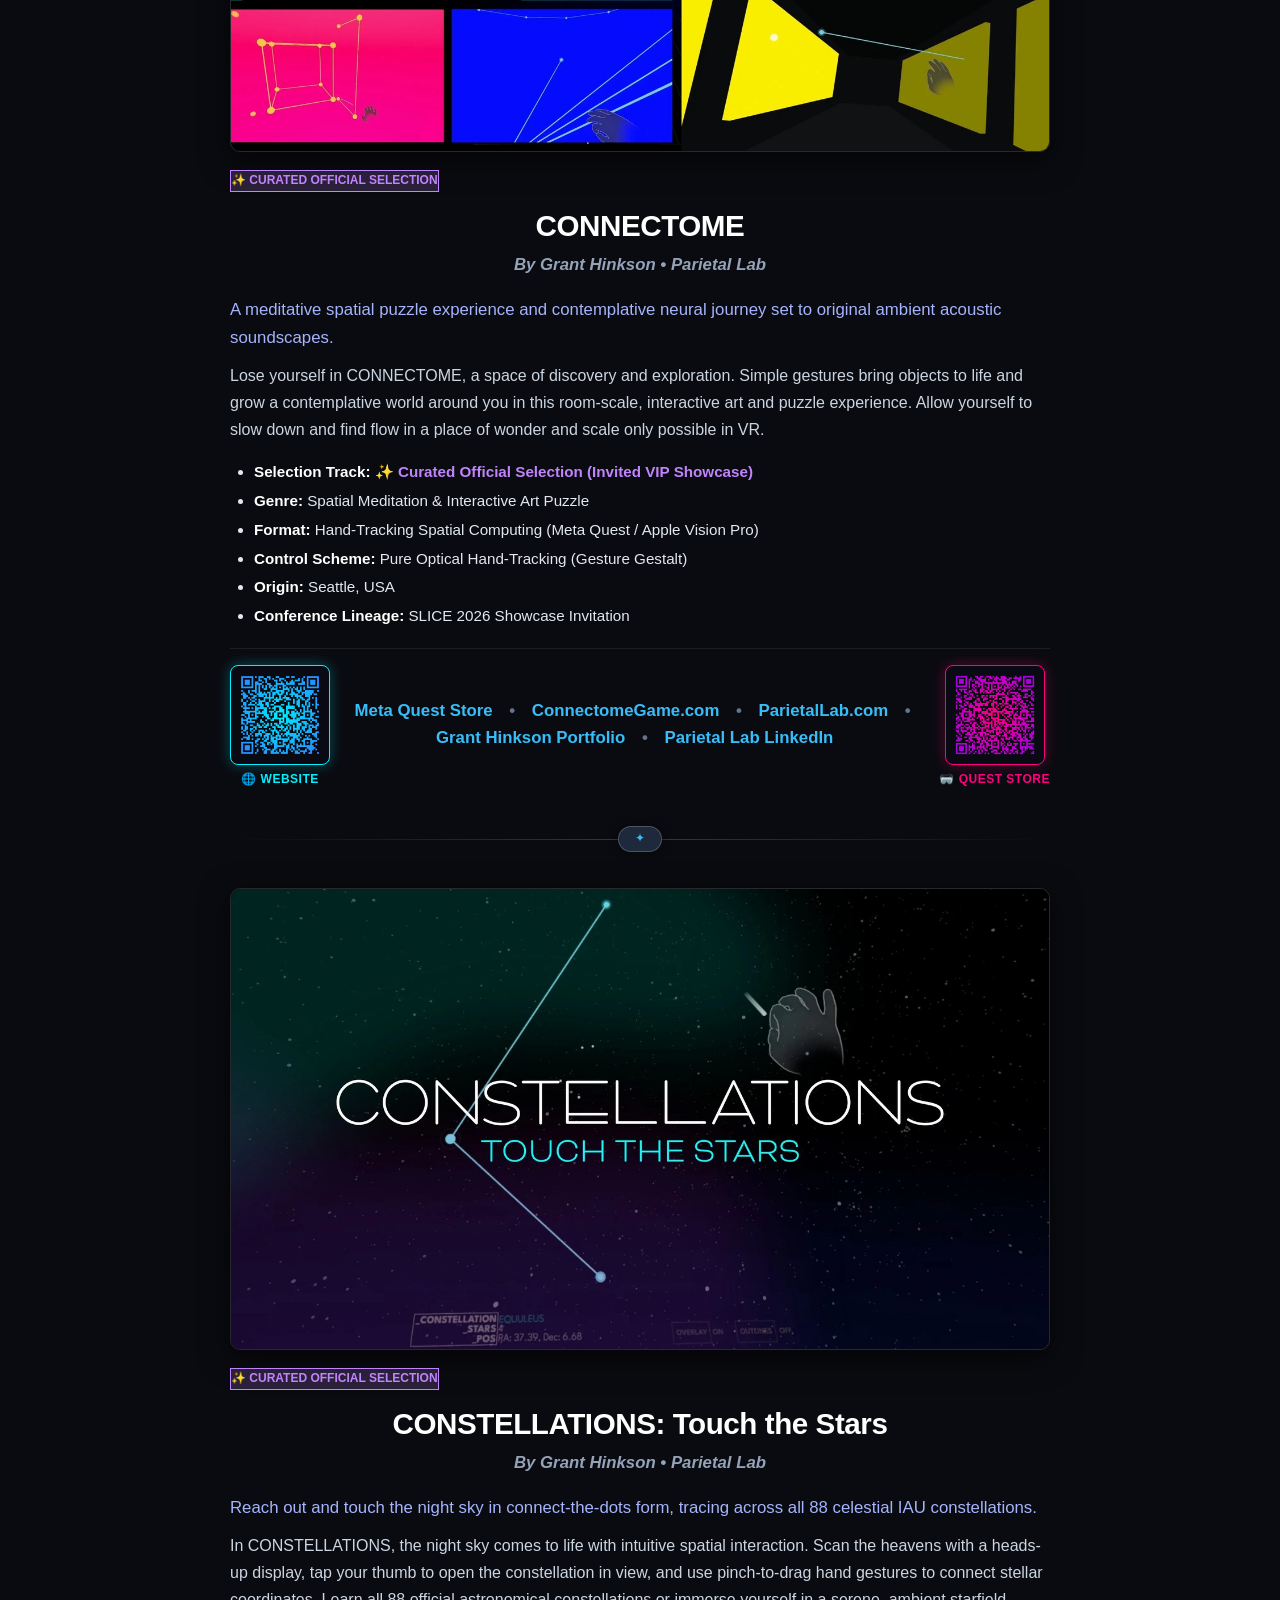
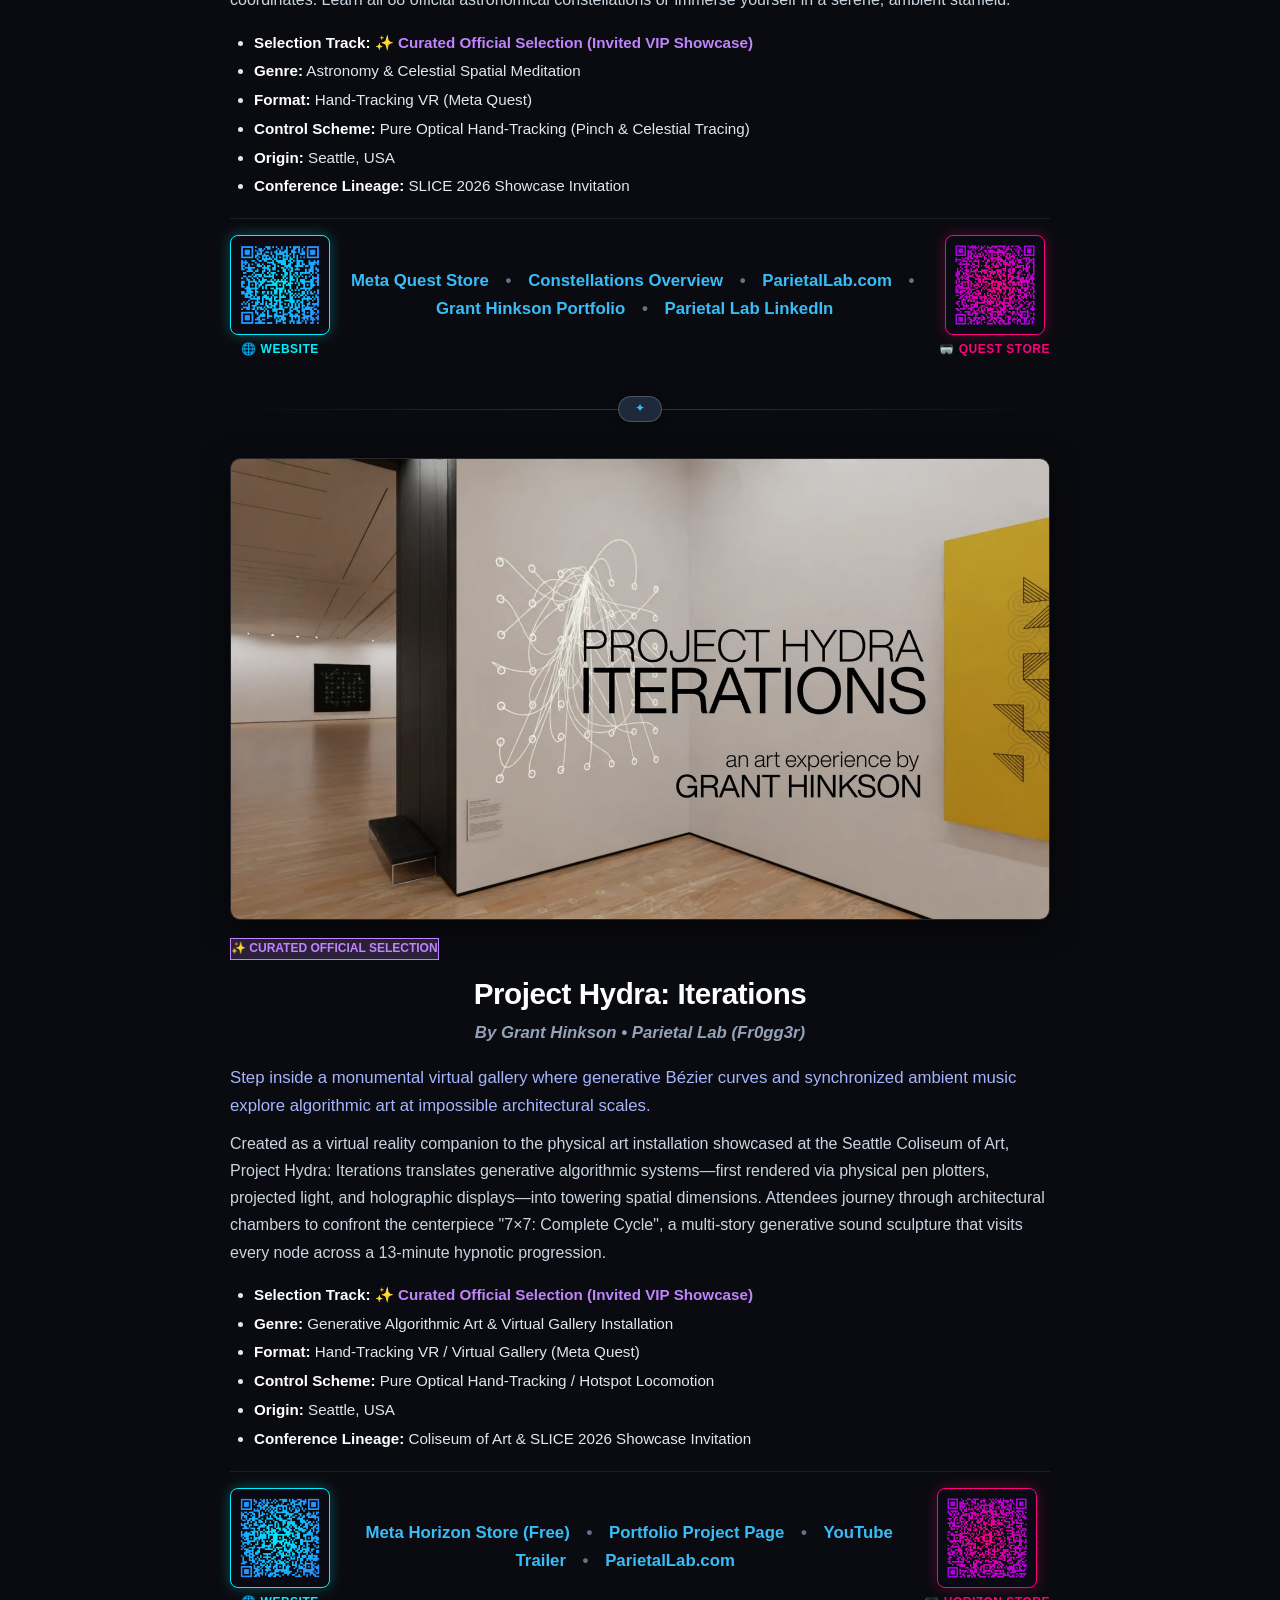
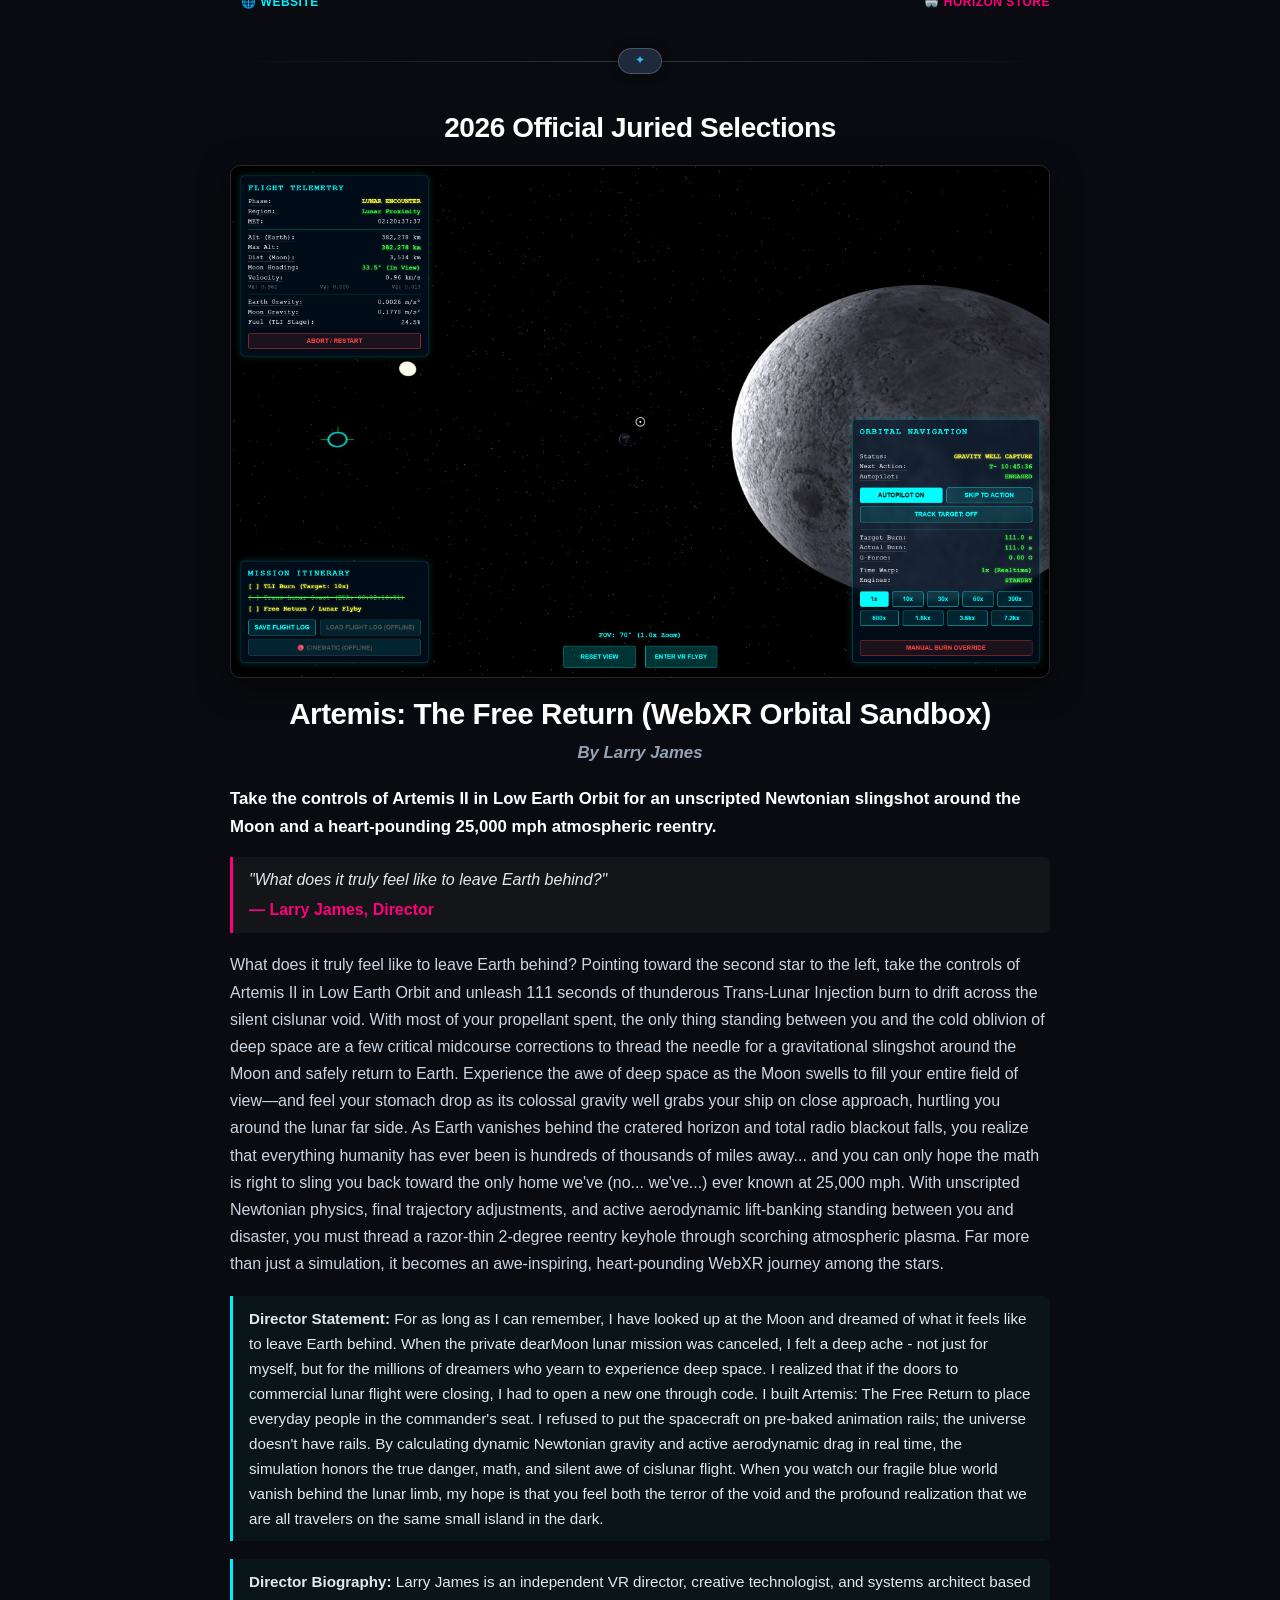
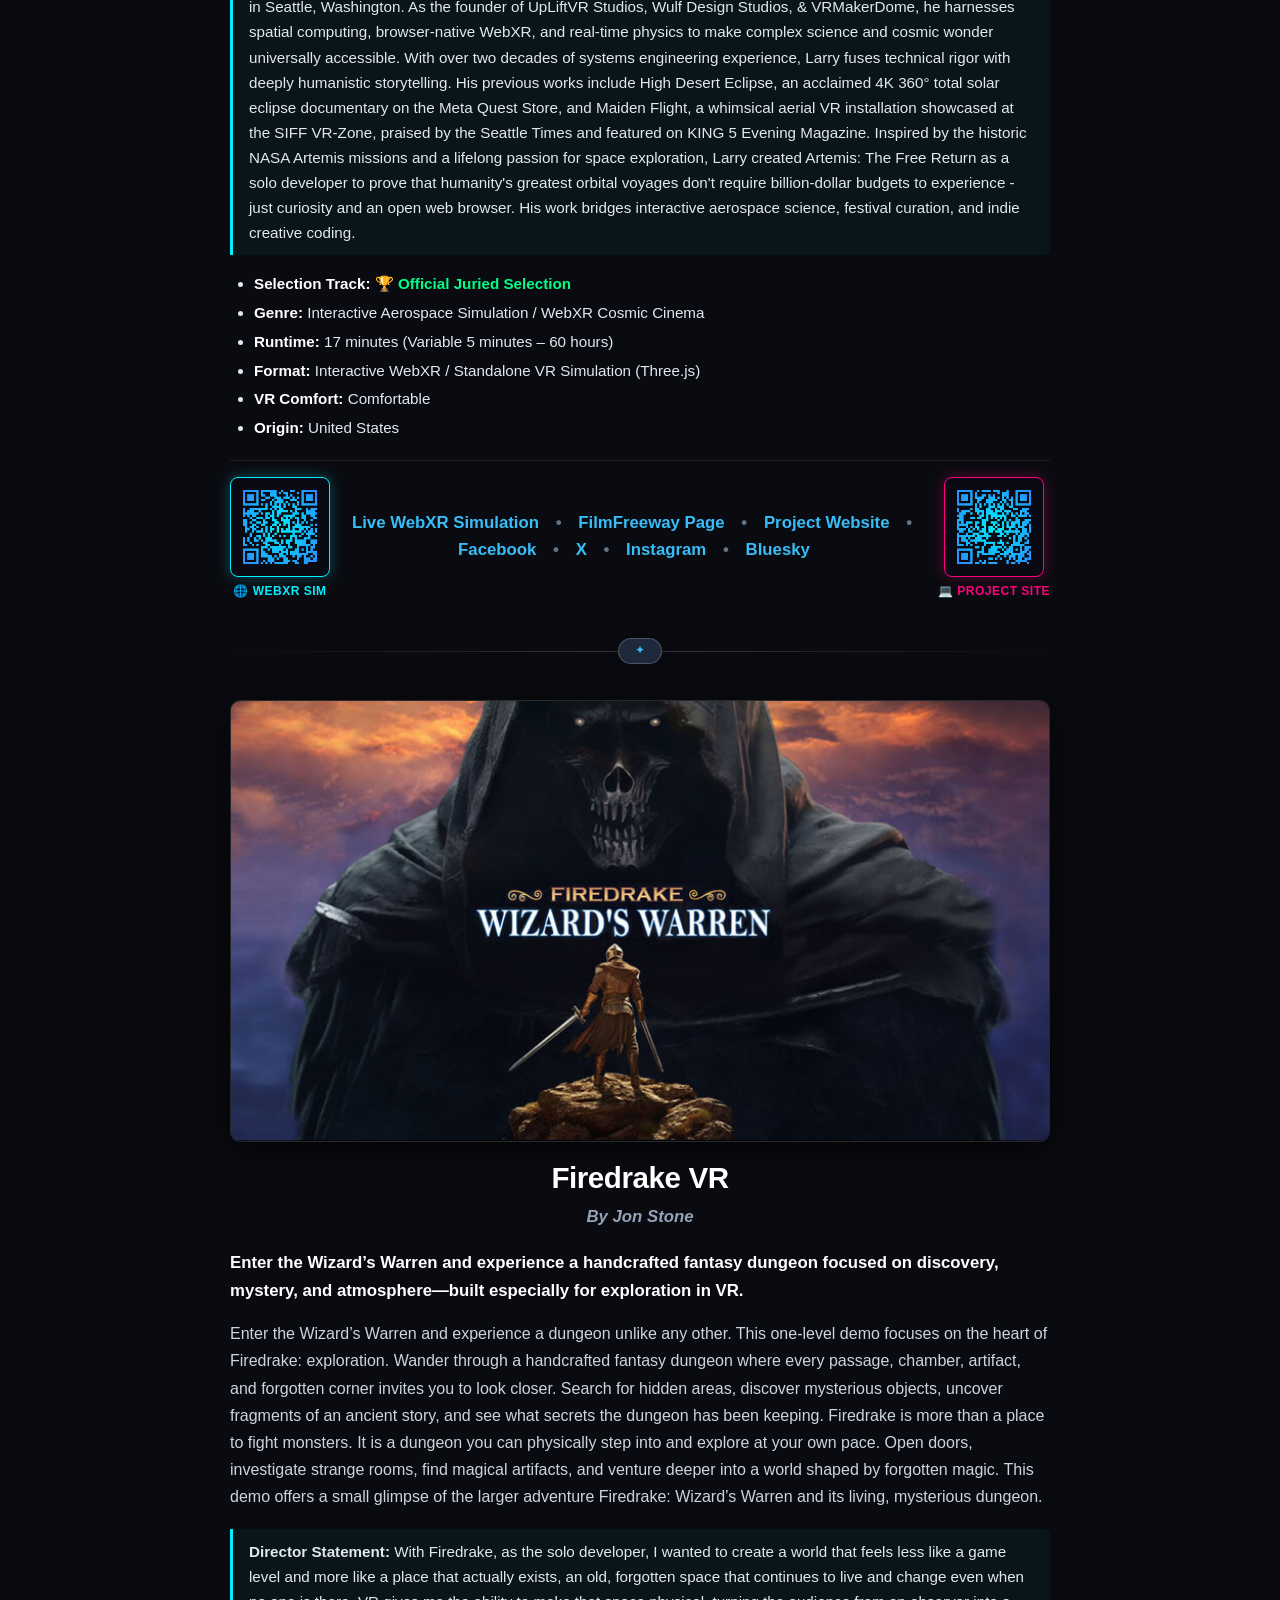
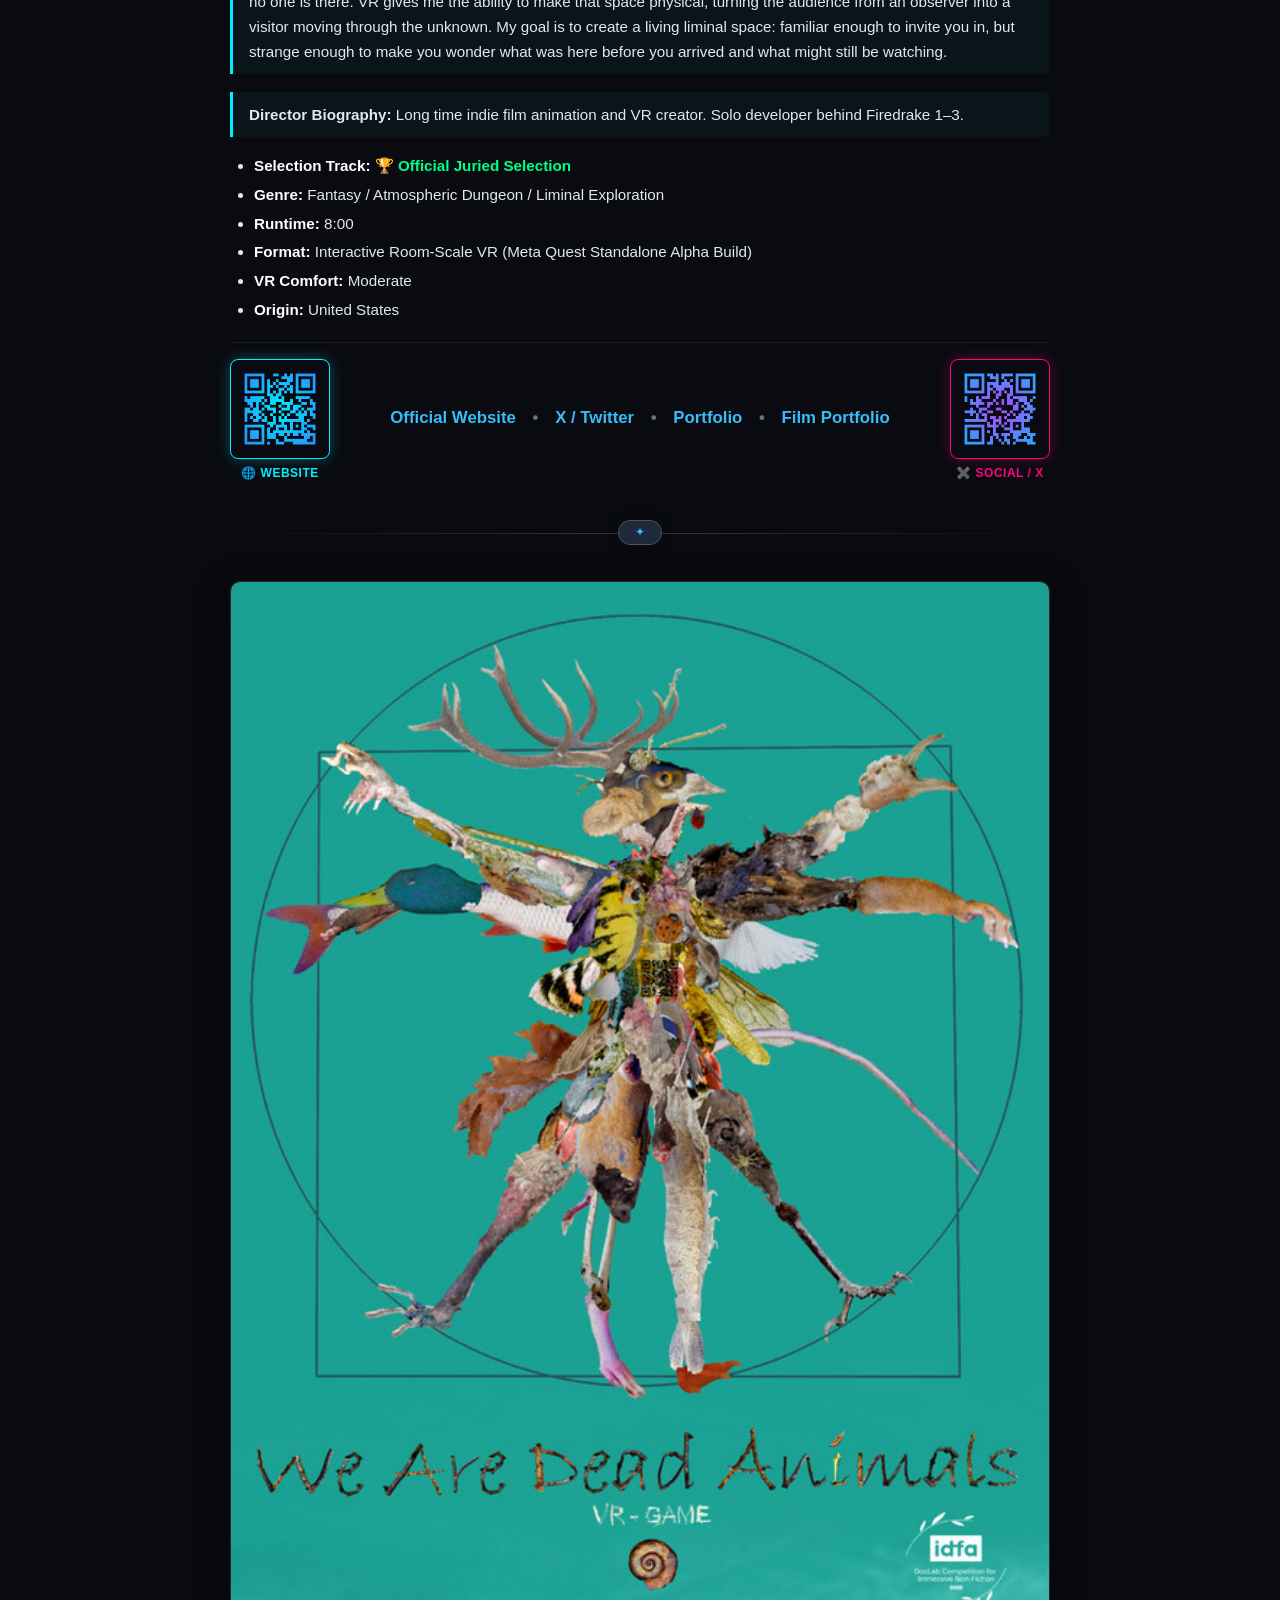
==== commit 35cae0a2: "feat(glance): universal centered glance box across all years and bump v0.2.4" ====
--- a/index.html
+++ b/index.html
@@ -5,7 +5,7 @@
   <meta name="viewport" content="width=device-width, initial-scale=1.0">
   <title>KremFest XR — Virtual Reality & Immersive Art Showcase</title>
   <meta name="description" content="Official VR & Immersive Media Showcase for Kremfest at the Kremwerk Complex in Seattle, WA. Curated by VRMakerDome & UpLiftVR.">
-  <link rel="stylesheet" href="assets/css/style.css?v=0.2.3">
+  <link rel="stylesheet" href="assets/css/style.css?v=0.2.4">
   
   <style>
     /* Flanked Card Action Row Styles (Direct Injection ensures correct rendering without CSS cache dependency) */
@@ -424,10 +424,10 @@
     <div class="diamond-divider"><span class="diamond-pill">✦</span></div>
 
     
-    <div class="glance-section">
-      <h3 class="glance-title">2026 Showcase Lineup at a Glance</h3>
-      <ul class="glance-bullets">
-        <li><strong>UpLiftVR ‘Maiden Flight’ Balloon Ride</strong> • Larry James & Julia Jackson • 3:30 min • Seattle, USA</li><li><strong>High Desert Eclipse</strong> • Larry James & Julia Jackson • 6:30 min • Seattle, USA</li><li><strong>djay</strong> • Algoriddim • 5–10 min • Germany / Global</li><li><strong>Artemis: The Free Return</strong> • Larry James • 17 min • Seattle, USA</li><li><strong>Trip the Light: Let's Dance</strong> • Patrick Ascolese • Variable • Seattle, USA</li><li><strong>CONNECTOME</strong> • Grant Hinkson • Variable • Seattle, USA</li><li><strong>CONSTELLATIONS: Touch the Stars</strong> • Grant Hinkson • Variable • Seattle, USA</li><li><strong>Project Hydra: Iterations</strong> • Grant Hinkson • 13 min • Seattle, USA</li><li><strong>Firedrake VR: The Wizard's Warren</strong> • Jon Stone • 8 min • USA</li><li><strong>We Are Dead Animals</strong> • Maarten Isaäk de Heer • 17 min • Germany / Netherlands</li>
+    <div class="glance-section" style="text-align:center; margin:36px auto; max-width:1050px;">
+      <h3 class="glance-title" style="text-align:center; margin-bottom:20px;">2026 Showcase Lineup at a Glance</h3>
+      <ul class="glance-bullets" style="display:flex; flex-direction:column; align-items:center; text-align:center; list-style:none; padding:0; margin:0 auto; gap:10px;">
+        <li style="text-align:center; width:100%;"><strong>UpLiftVR ‘Maiden Flight’ Balloon Ride</strong> • Larry James & Julia Jackson • 3:30 min • Seattle, USA</li><li style="text-align:center; width:100%;"><strong>High Desert Eclipse</strong> • Larry James & Julia Jackson • 6:30 min • Seattle, USA</li><li style="text-align:center; width:100%;"><strong>djay</strong> • Algoriddim • 5–10 min • Germany / Global</li><li style="text-align:center; width:100%;"><strong>Artemis: The Free Return</strong> • Larry James • 17 min • Seattle, USA</li><li style="text-align:center; width:100%;"><strong>Trip the Light: Let's Dance</strong> • Patrick Ascolese • Variable • Seattle, USA</li><li style="text-align:center; width:100%;"><strong>CONNECTOME</strong> • Grant Hinkson • Variable • Seattle, USA</li><li style="text-align:center; width:100%;"><strong>CONSTELLATIONS: Touch the Stars</strong> • Grant Hinkson • Variable • Seattle, USA</li><li style="text-align:center; width:100%;"><strong>Project Hydra: Iterations</strong> • Grant Hinkson • 13 min • Seattle, USA</li><li style="text-align:center; width:100%;"><strong>Firedrake VR: The Wizard's Warren</strong> • Jon Stone • 8 min • USA</li><li style="text-align:center; width:100%;"><strong>We Are Dead Animals</strong> • Maarten Isaäk de Heer • 17 min • Germany / Netherlands</li>
       </ul>
     </div>
     <div class="diamond-divider"><span class="diamond-pill">✦</span></div>
--- a/assets/css/style.css
+++ b/assets/css/style.css
@@ -426,7 +426,7 @@
 }
 
 .glance-bullets li {
-  font-size: 0.98rem;
+  font-size: clamp(0.85rem, 1.15vw, 0.98rem);
   color: #e2e8f0;
   line-height: 1.6;
   text-align: center;
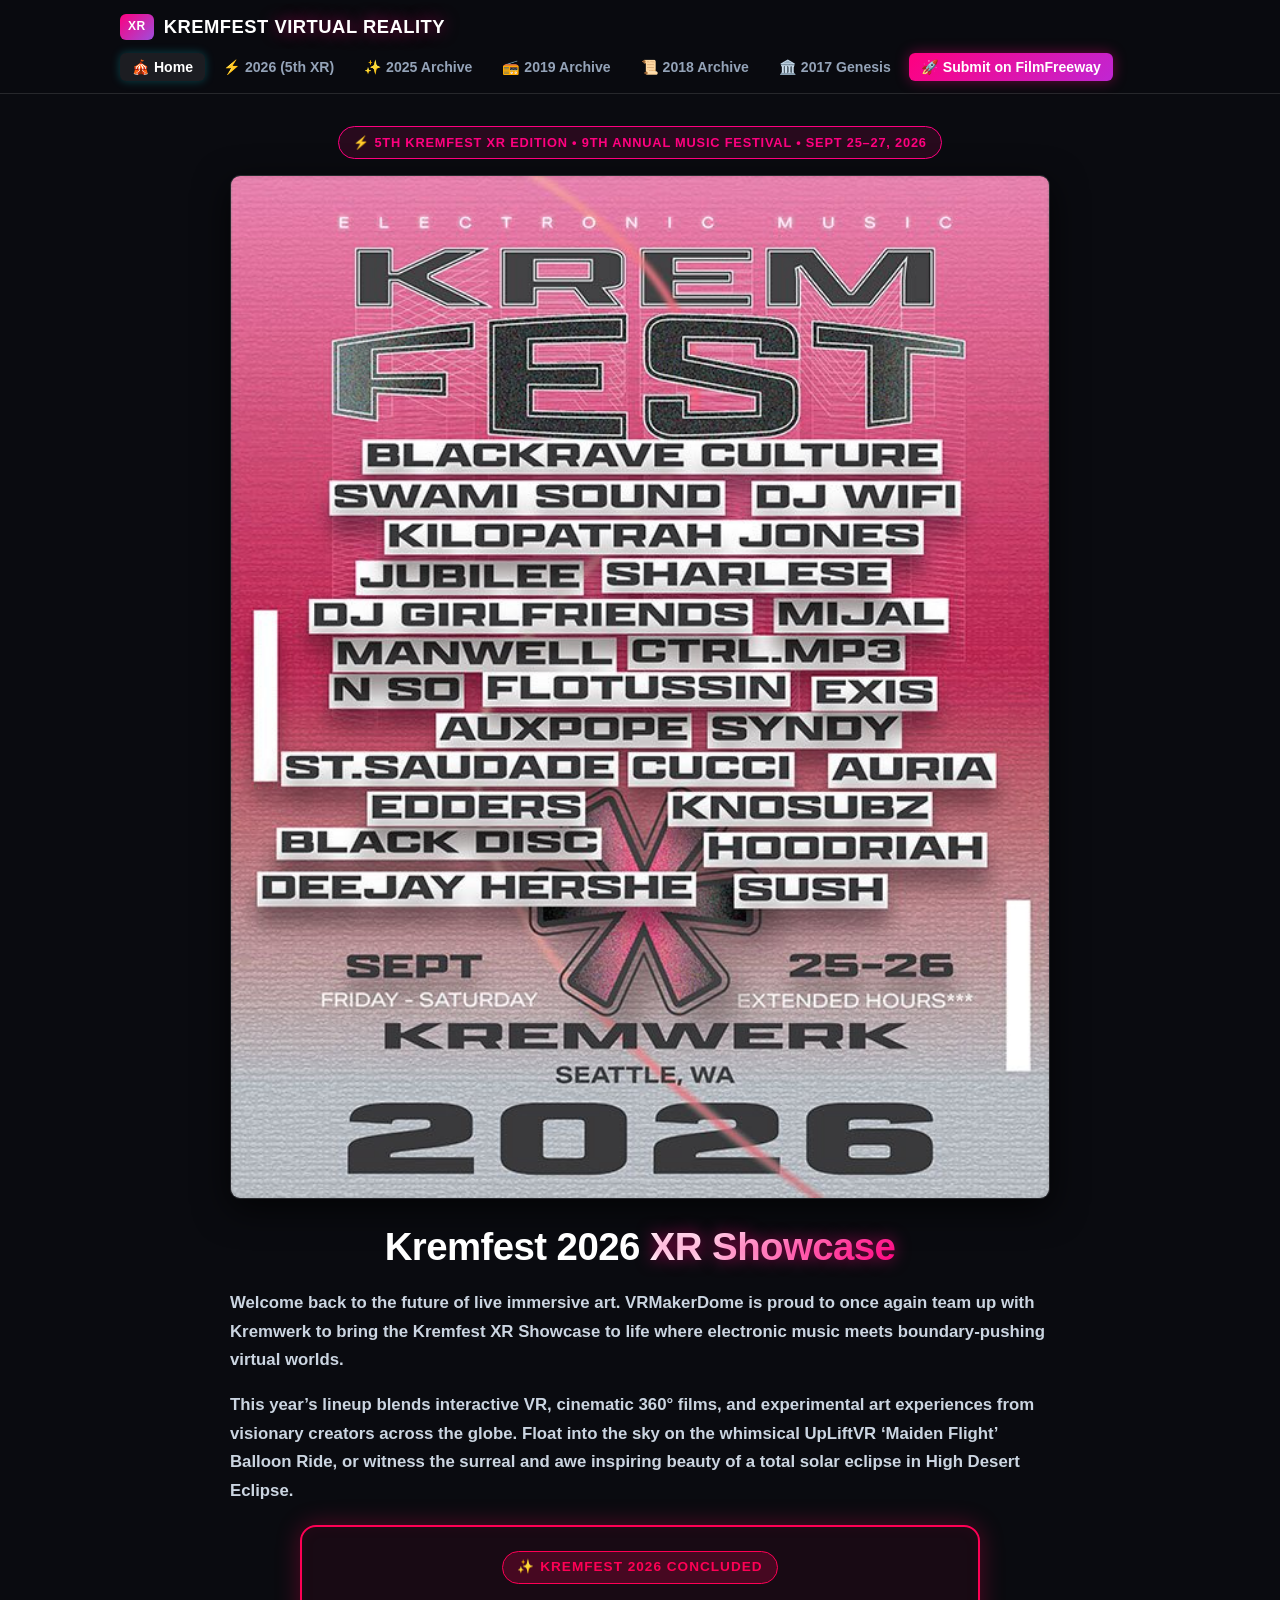
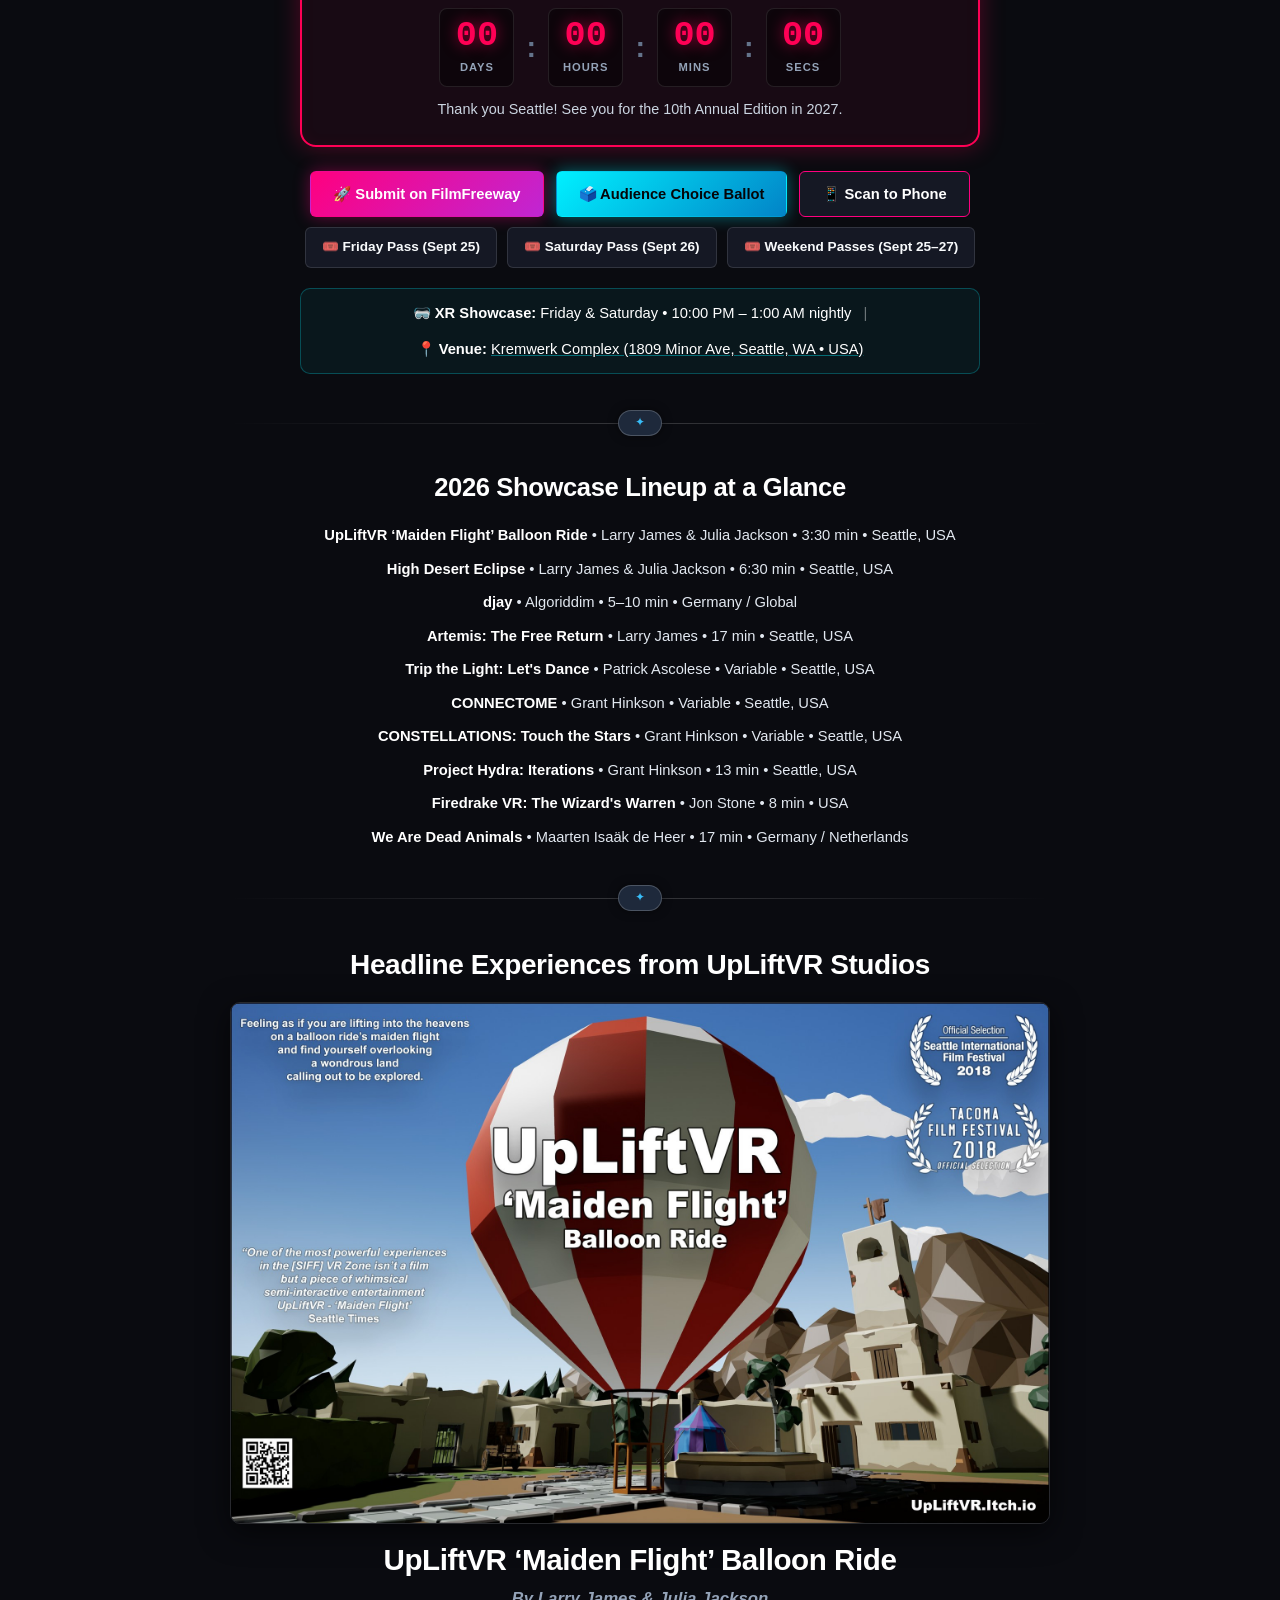
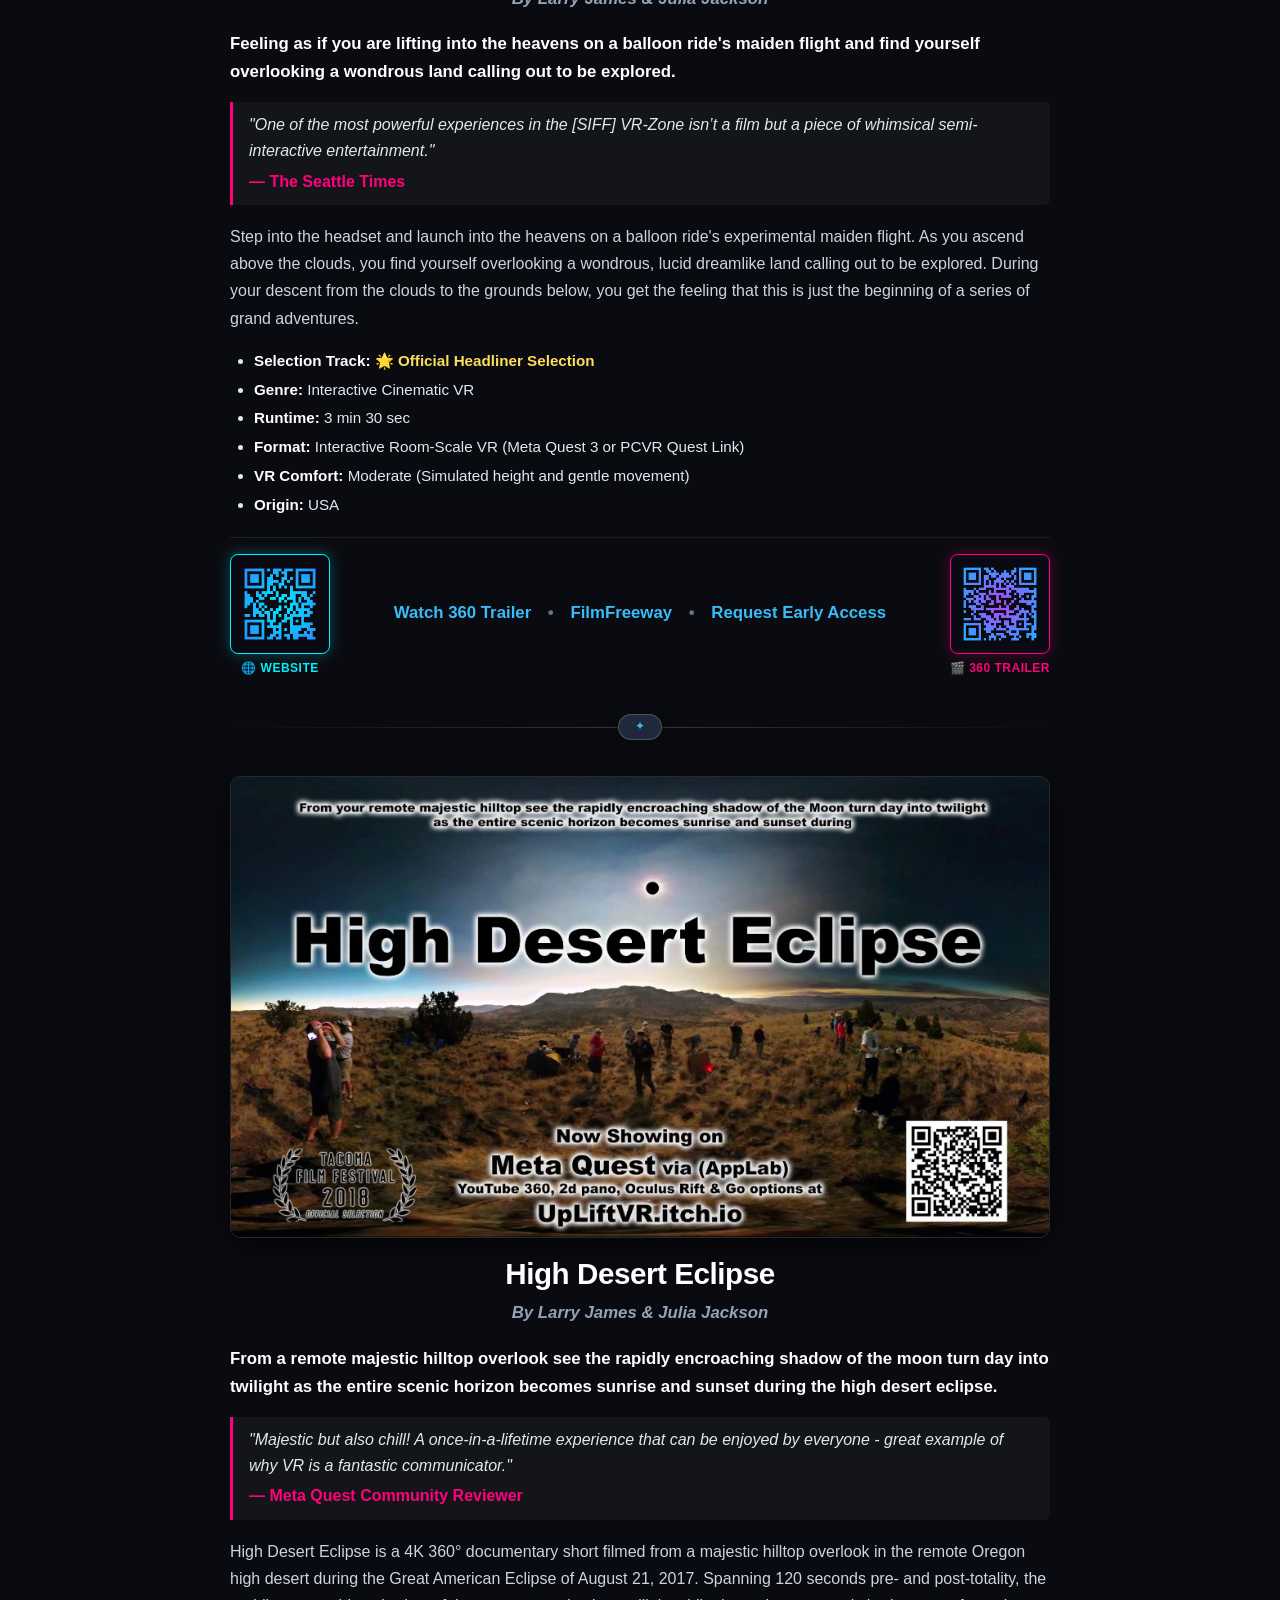
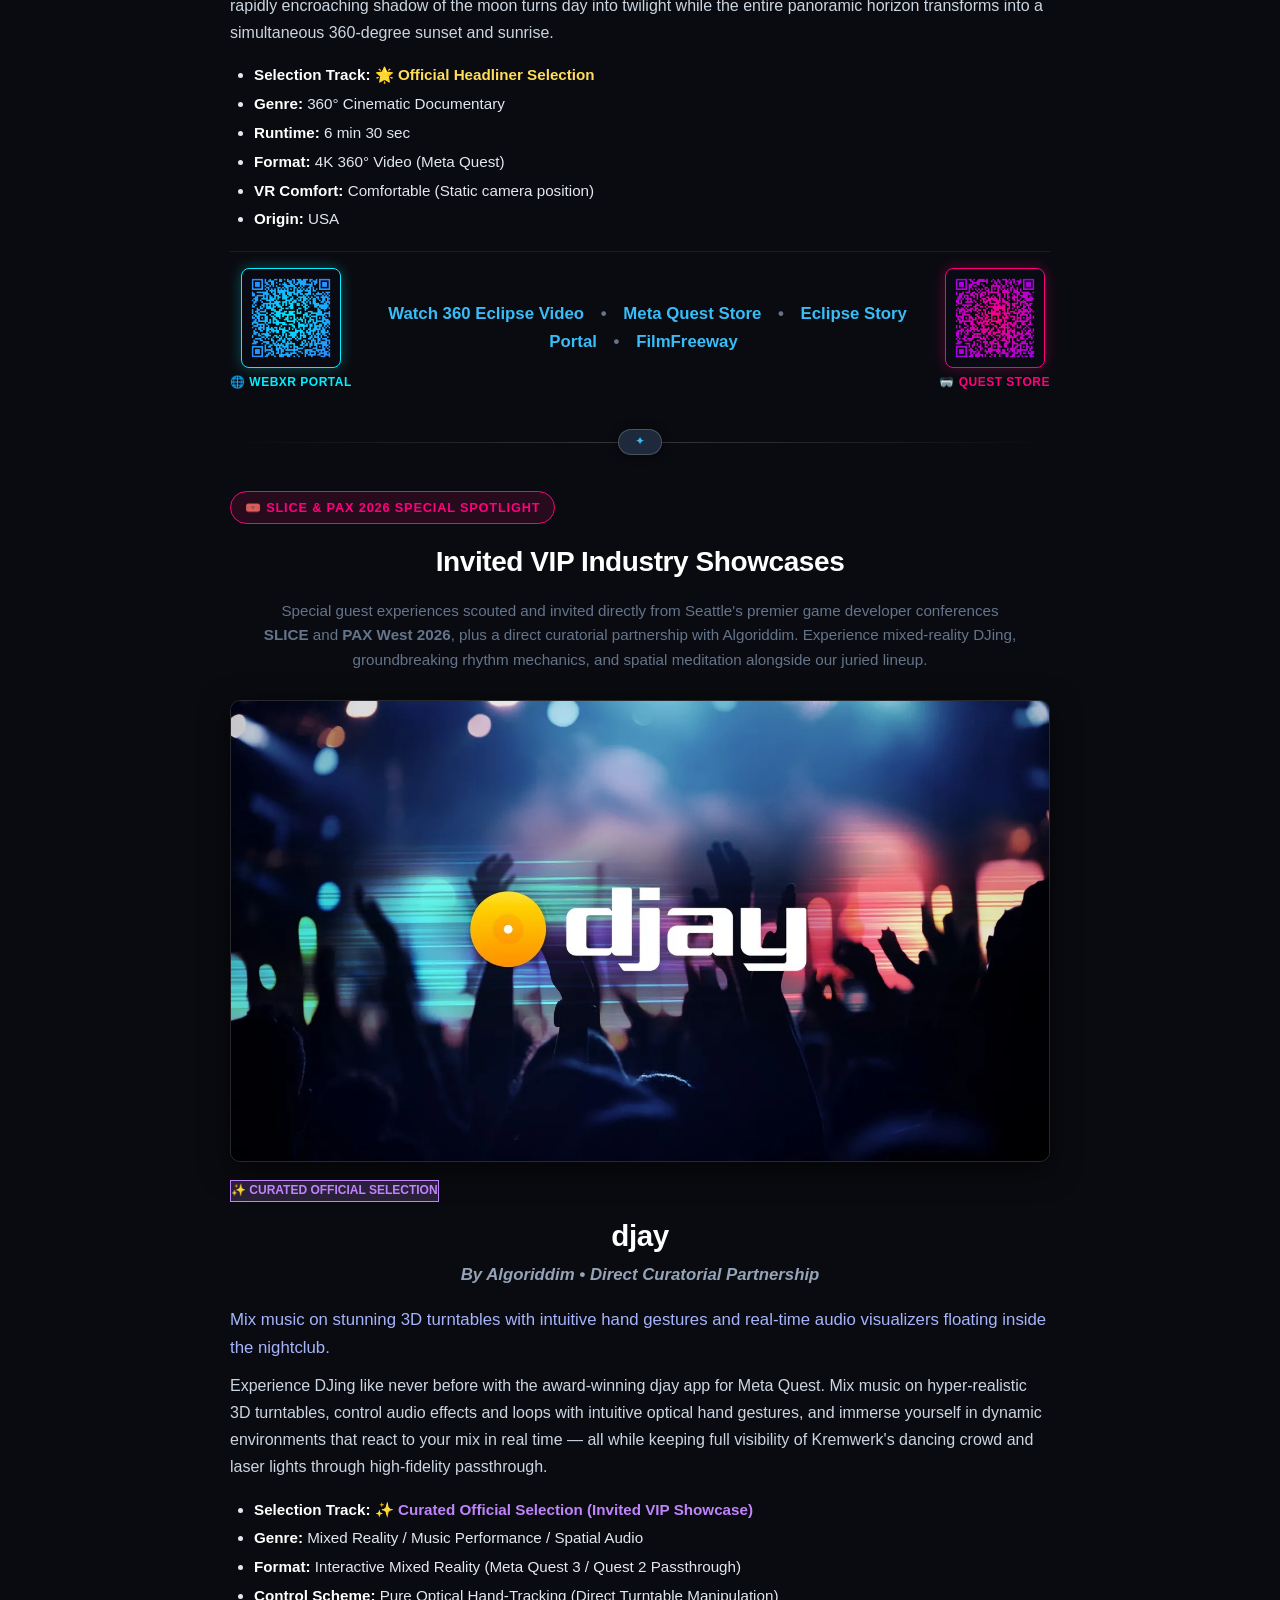
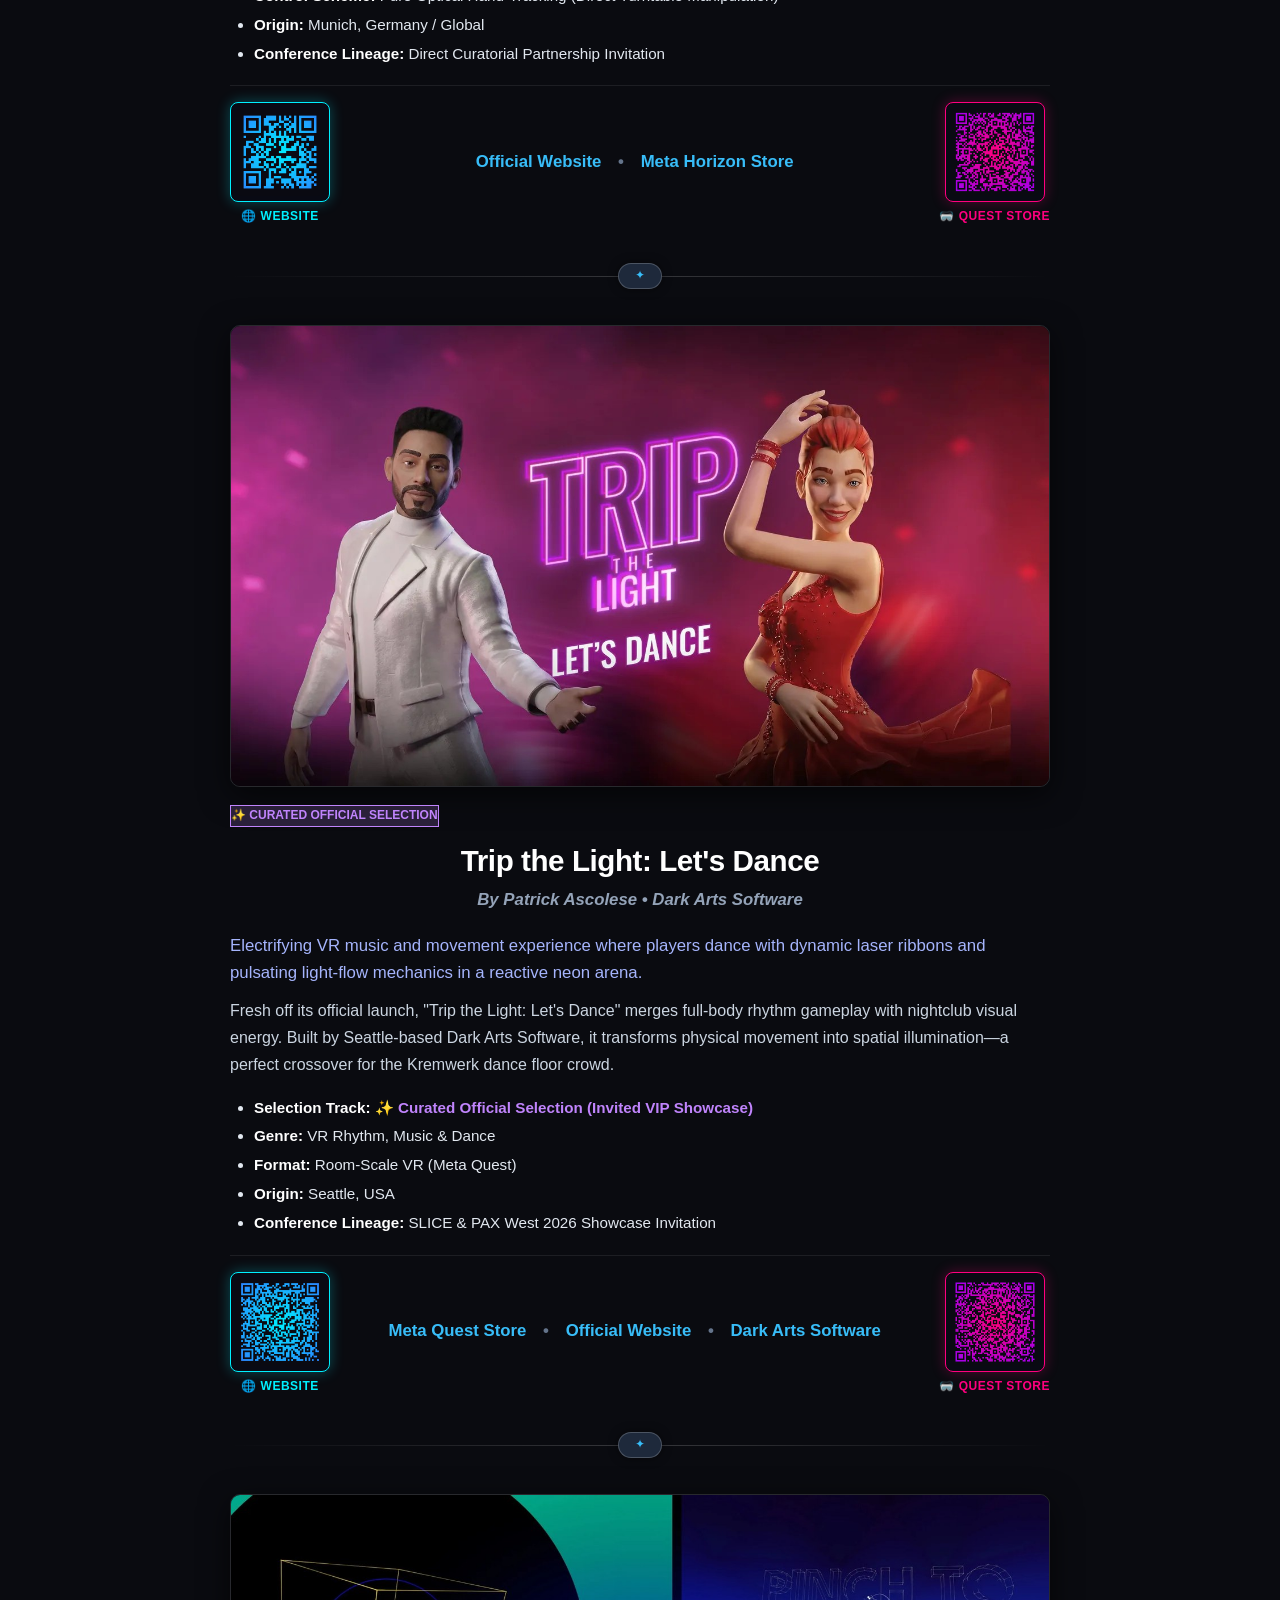
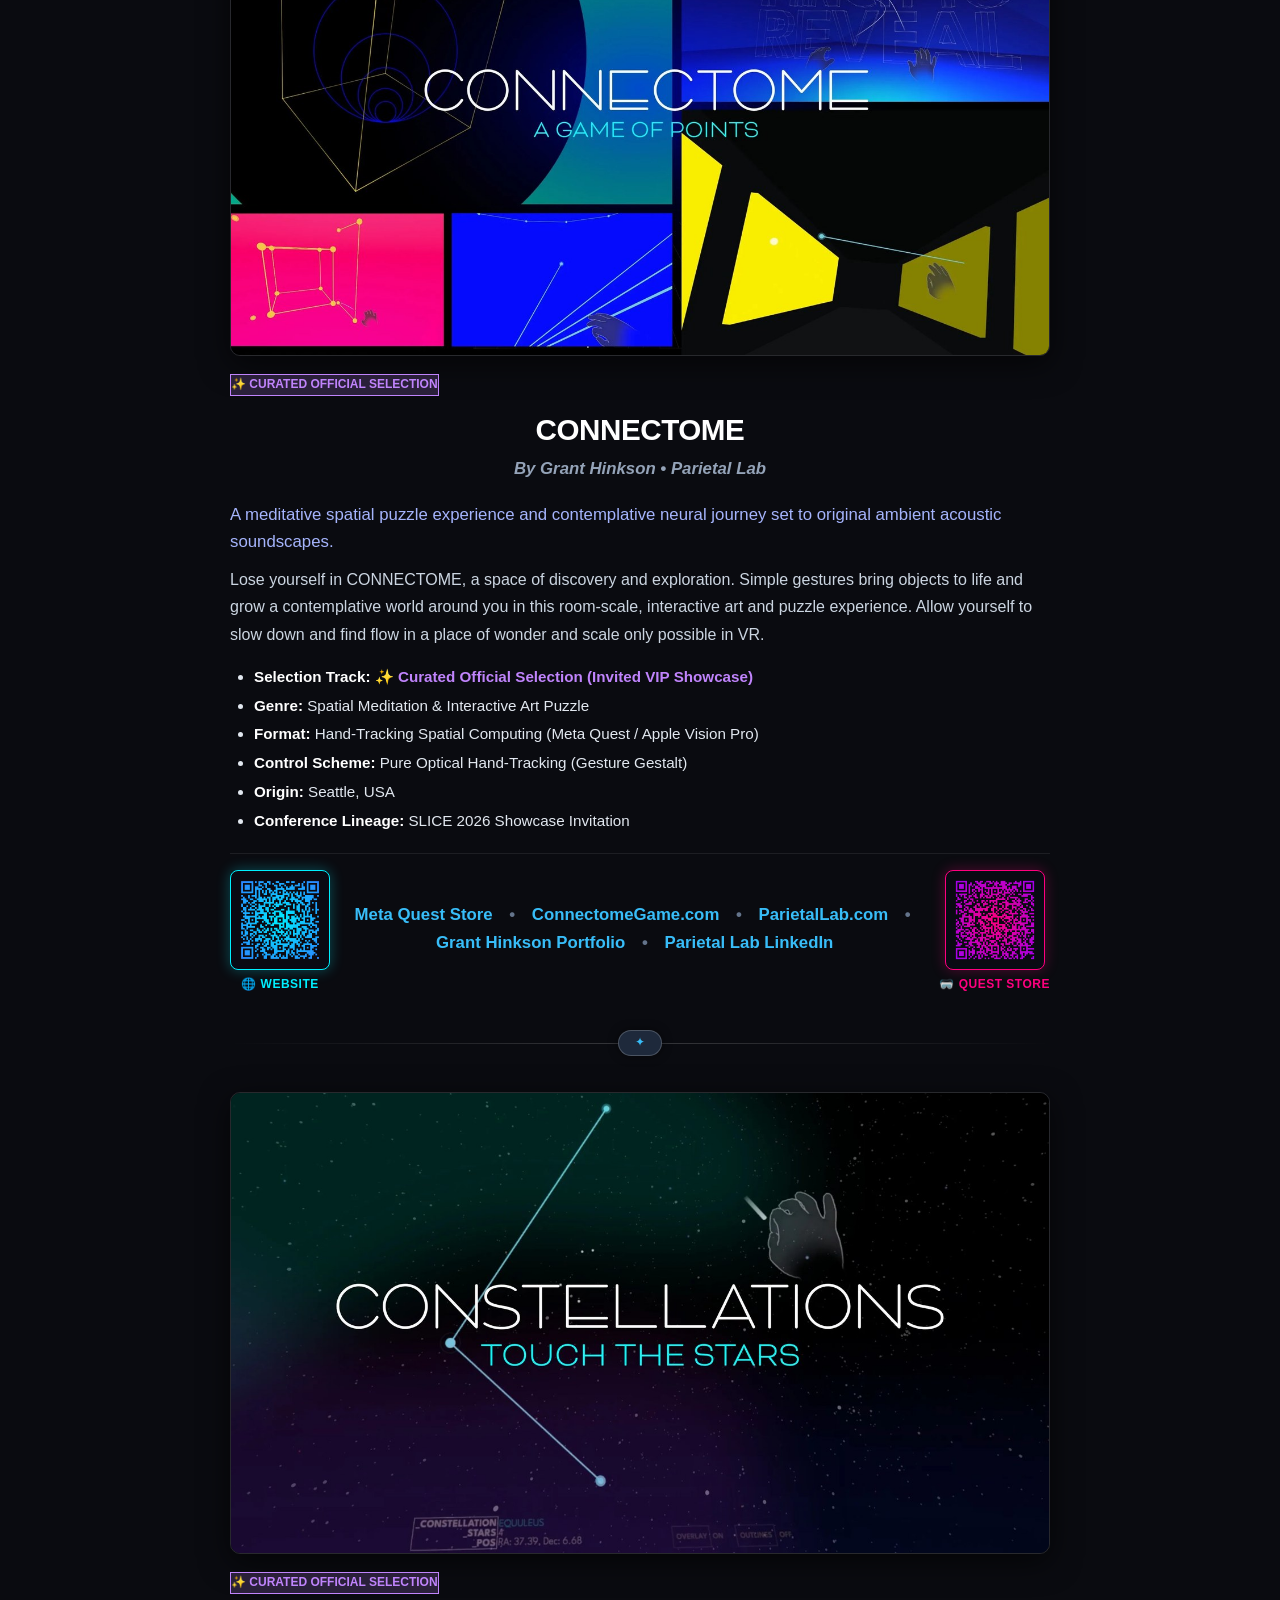
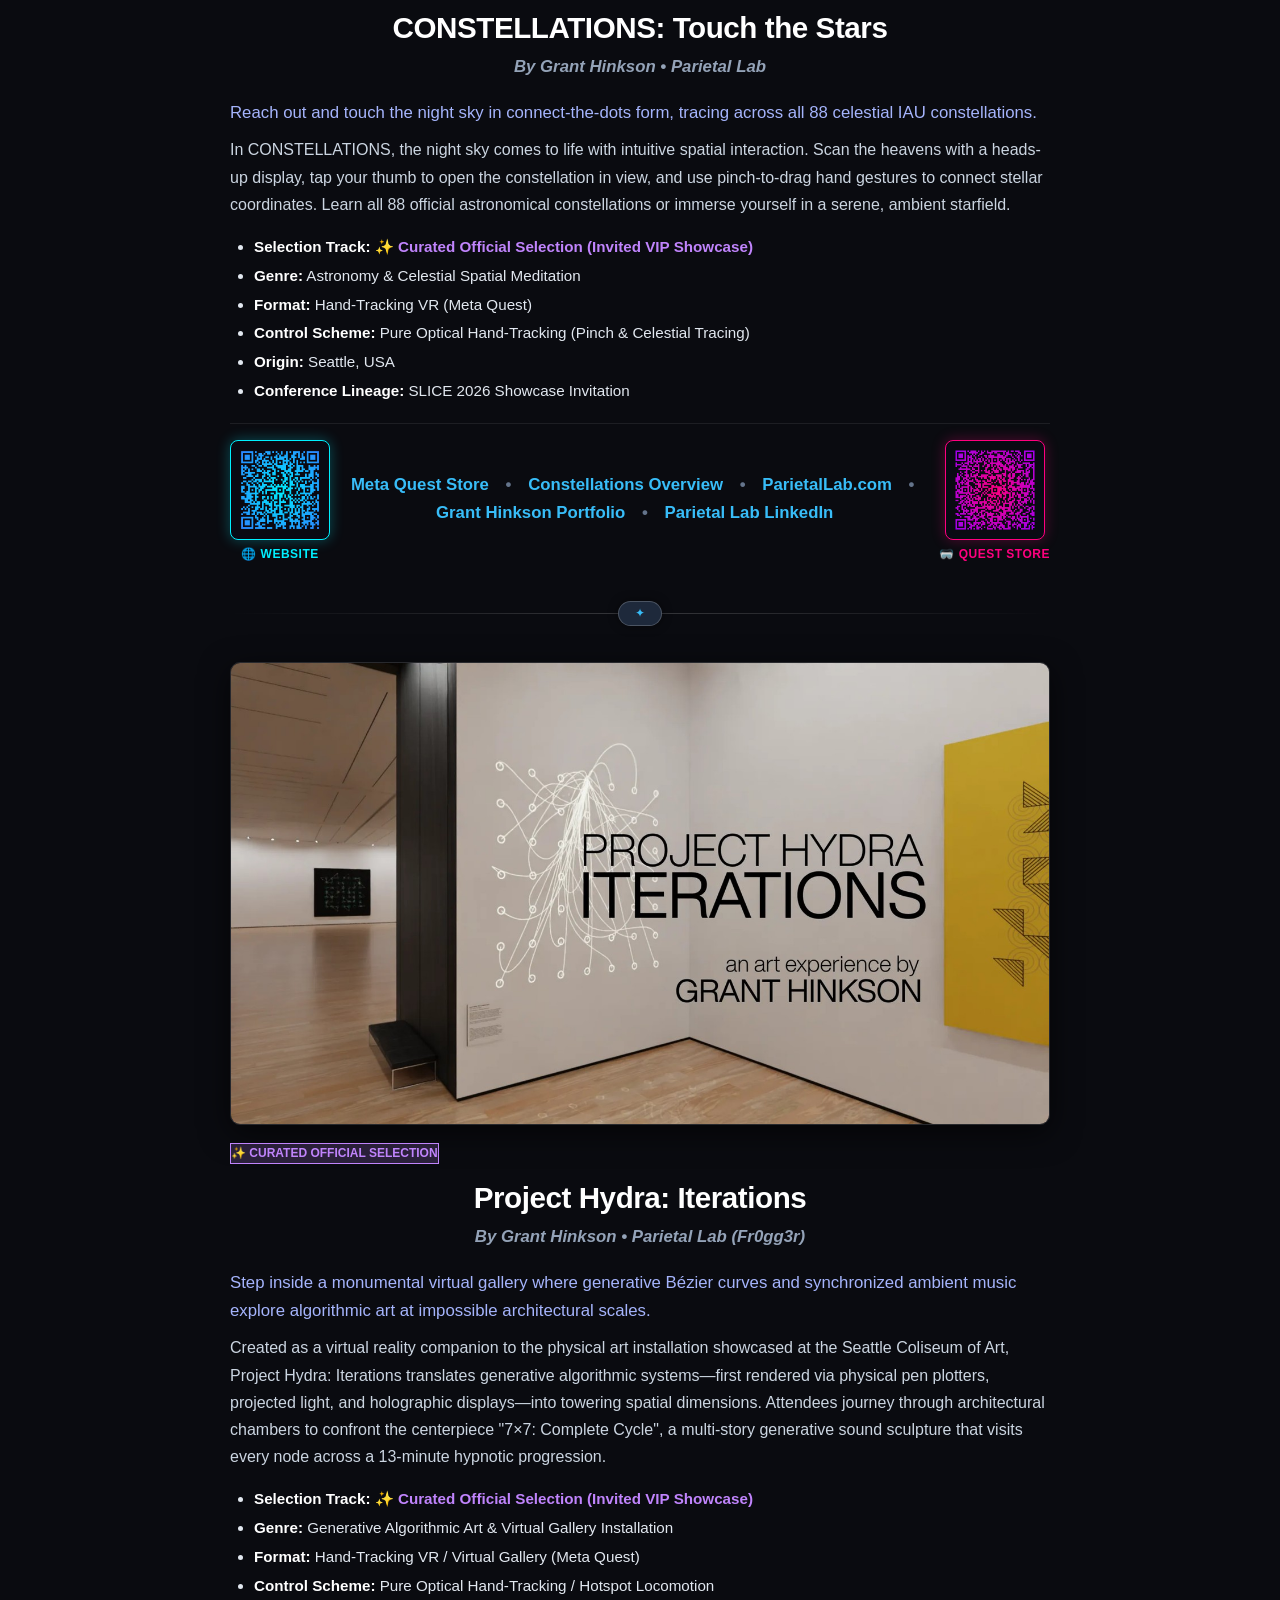
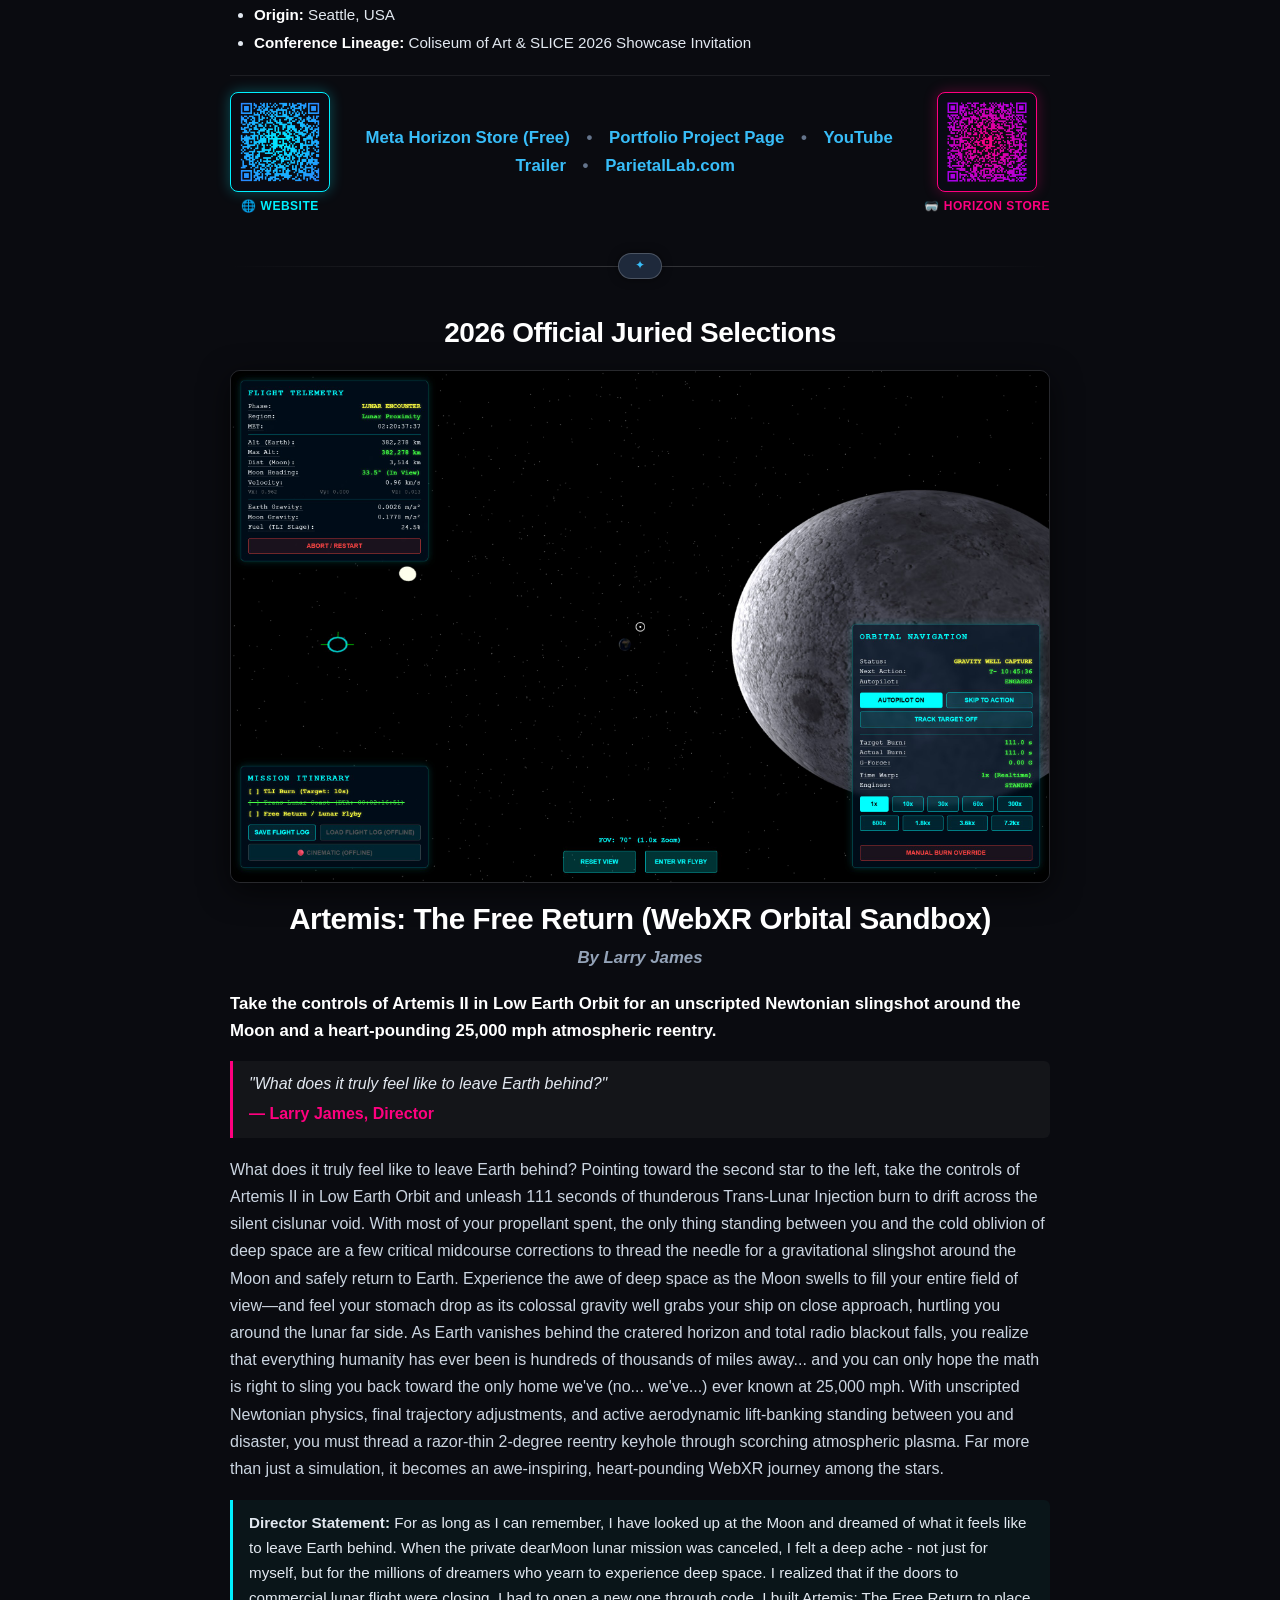
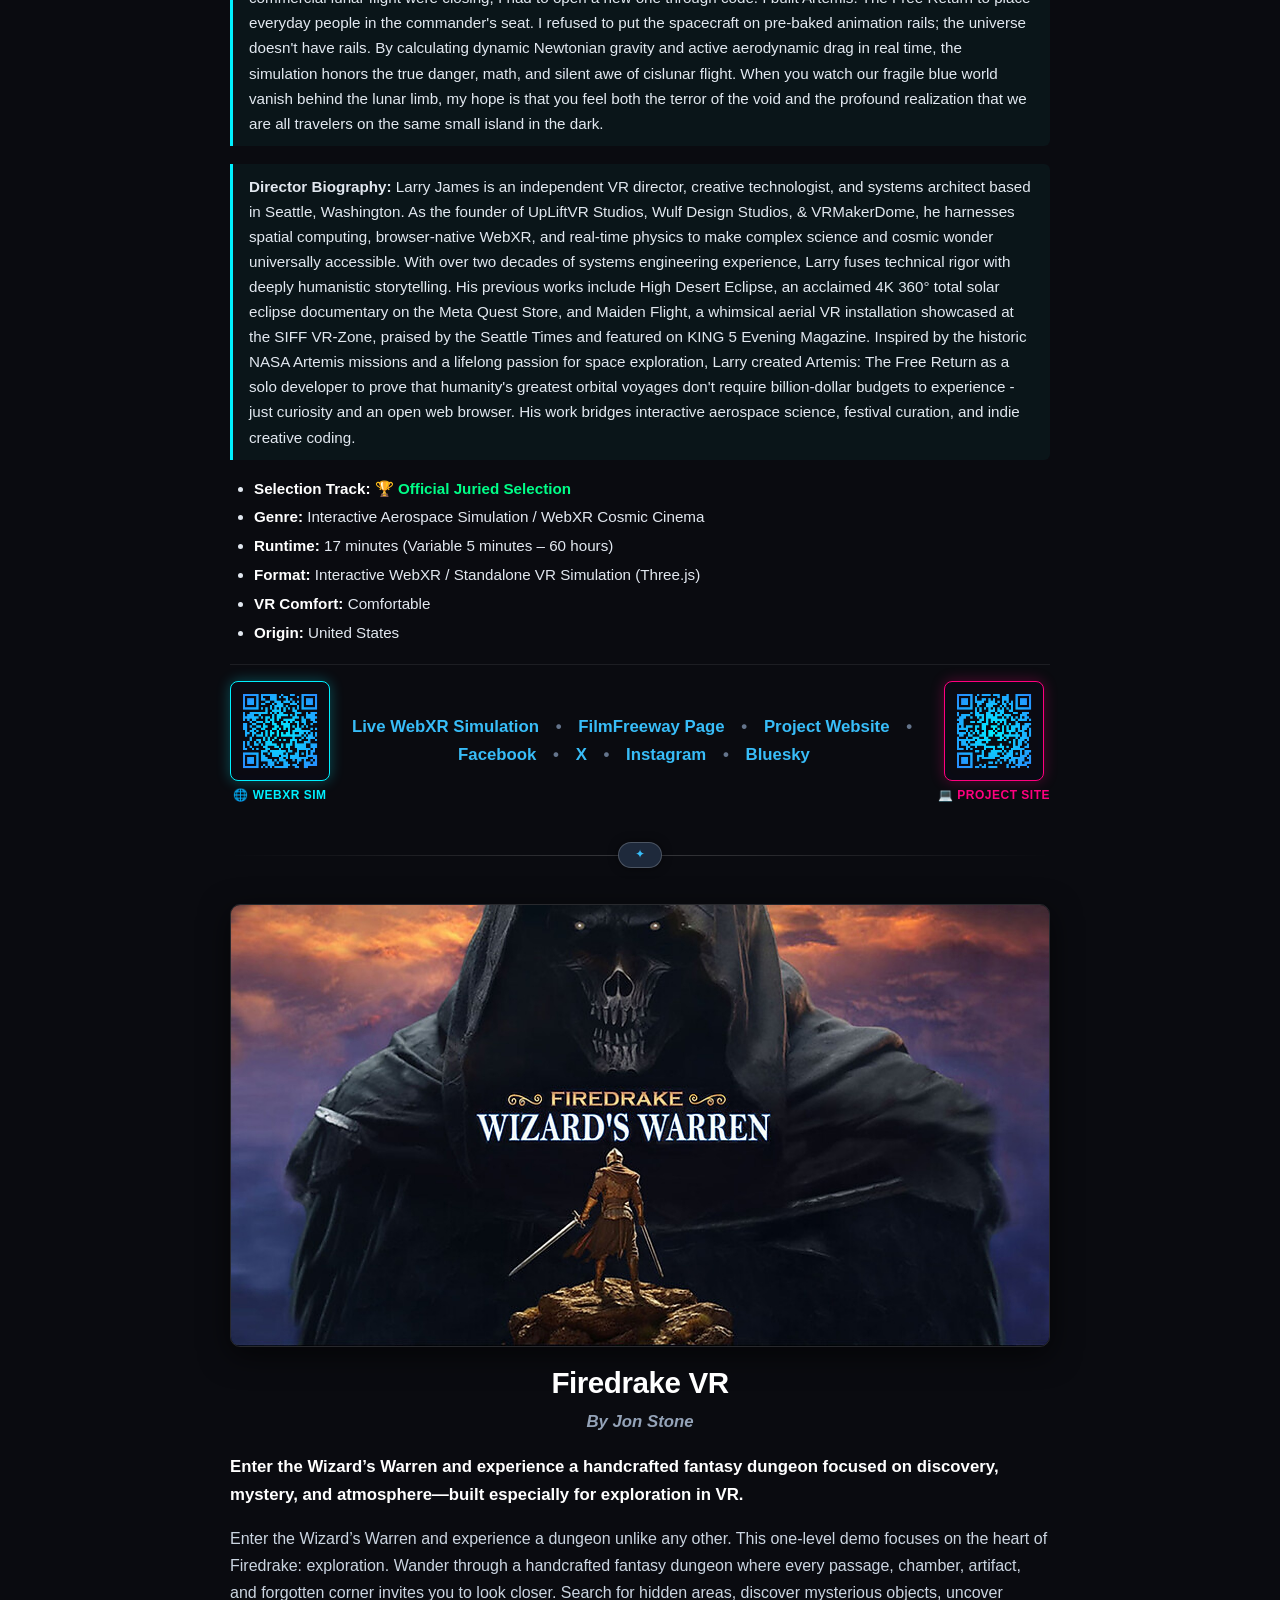
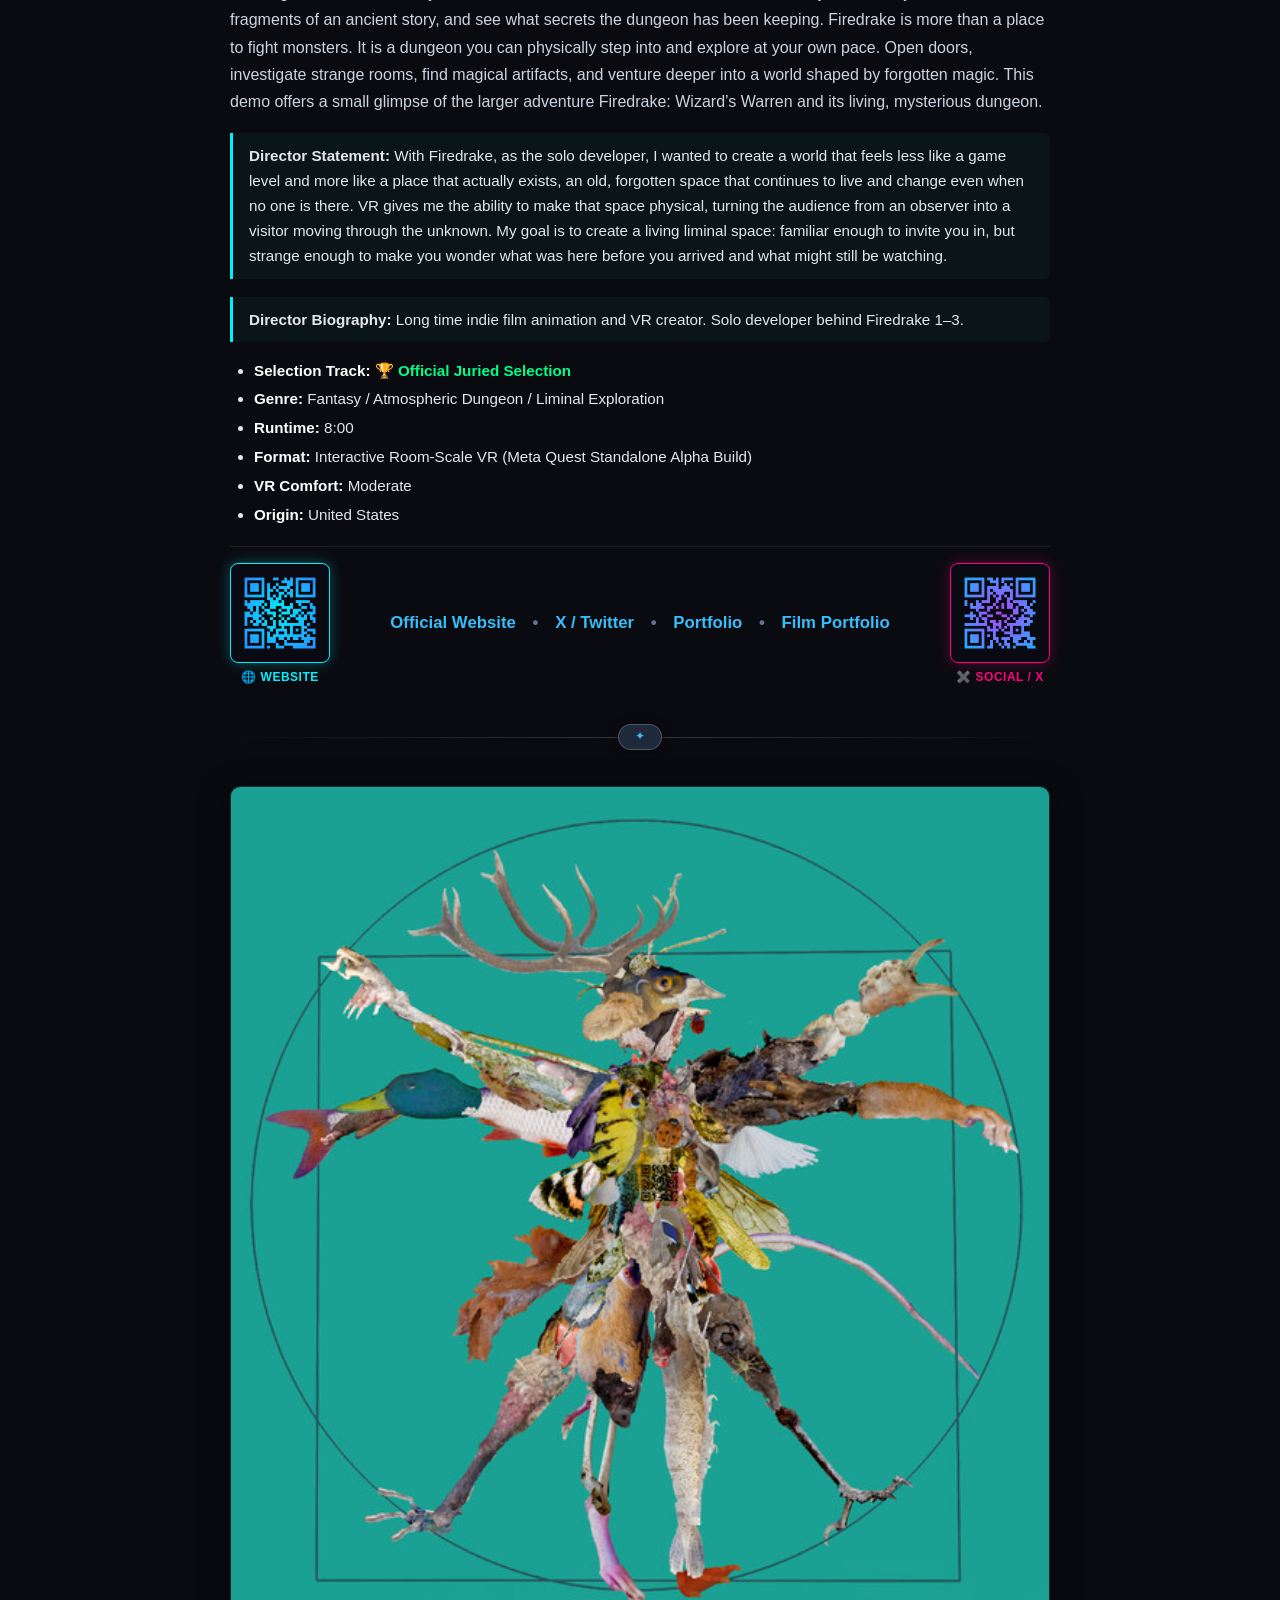
==== commit 6af2f5d5: "feat(sizzle): deploy 16:9 sizzle reel loop and smart TV attractor banner v0.2.16" ====
--- a/index.html
+++ b/index.html
@@ -1121,6 +1121,23 @@
     </div>
     <div class="diamond-divider"><span class="diamond-pill">✦</span></div>
     
+    <!-- 📺 16:9 Floor Sizzle Reel & Smart TV Attractor Mode -->
+    <div style="background: linear-gradient(135deg, rgba(255, 0, 127, 0.08) 0%, rgba(0, 240, 255, 0.08) 100%); border: 1.5px solid var(--neon-cyan); border-radius: 14px; padding: 24px; margin: 36px 0; text-align: center; box-shadow: 0 0 25px rgba(0, 240, 255, 0.12);">
+      <div style="display: inline-flex; align-items: center; gap: 8px; background: rgba(0, 240, 255, 0.15); border: 1px solid var(--neon-cyan); color: var(--neon-cyan); padding: 4px 14px; border-radius: 20px; font-size: 0.78rem; font-weight: bold; letter-spacing: 1px; text-transform: uppercase; margin-bottom: 10px;">
+        📺 Floor Display &amp; Smart TV Attractor Mode
+      </div>
+      <h3 style="font-size: 1.35rem; color: #fff; margin: 6px 0 10px 0;">16:9 Landscape Sizzle Reel &amp; Spectator Loop</h3>
+      <p style="font-size: 0.92rem; color: var(--text-dim); max-width: 720px; margin: 0 auto 16px auto; line-height: 1.6;">
+        Designed for venue spectator TVs, club lounge displays, and between-rider attractor mode. Automatically cycles through the 10 official selections, 2026 laurels, and direct audience voting QR codes at 60fps.
+      </p>
+      <div style="display: flex; justify-content: center; gap: 12px; flex-wrap: wrap;">
+        <a href="sizzle/index.html" class="btn btn-primary" style="font-size: 0.95rem; padding: 12px 24px; display: inline-flex; align-items: center; gap: 8px;">
+          ▶ Launch 16:9 Floor Sizzle Reel Loop ➔
+        </a>
+      </div>
+    </div>
+    <div class="diamond-divider"><span class="diamond-pill">✦</span></div>
+    
   </main>
 
   
@@ -1140,6 +1157,7 @@
       <div class="footer-col">
         <h4>Festival Links</h4>
         <ul>
+          <li><a href="sizzle/index.html" style="color:var(--neon-cyan); font-weight:bold;">📺 16:9 Floor Sizzle Reel &amp; TV Loop</a></li>
           <li><a href="https://filmfreeway.com/KremFest" target="_blank">FilmFreeway Submissions</a></li>
           <li><a href="https://www.kremwerk.com" target="_blank">Kremwerk Official Website</a></li>
           <li><a href="https://wulfdesign.github.io?utm_source=kremfest-xr&utm_medium=referral&utm_campaign=footer_studio" target="_blank">Wulf Design / Larry James</a></li>
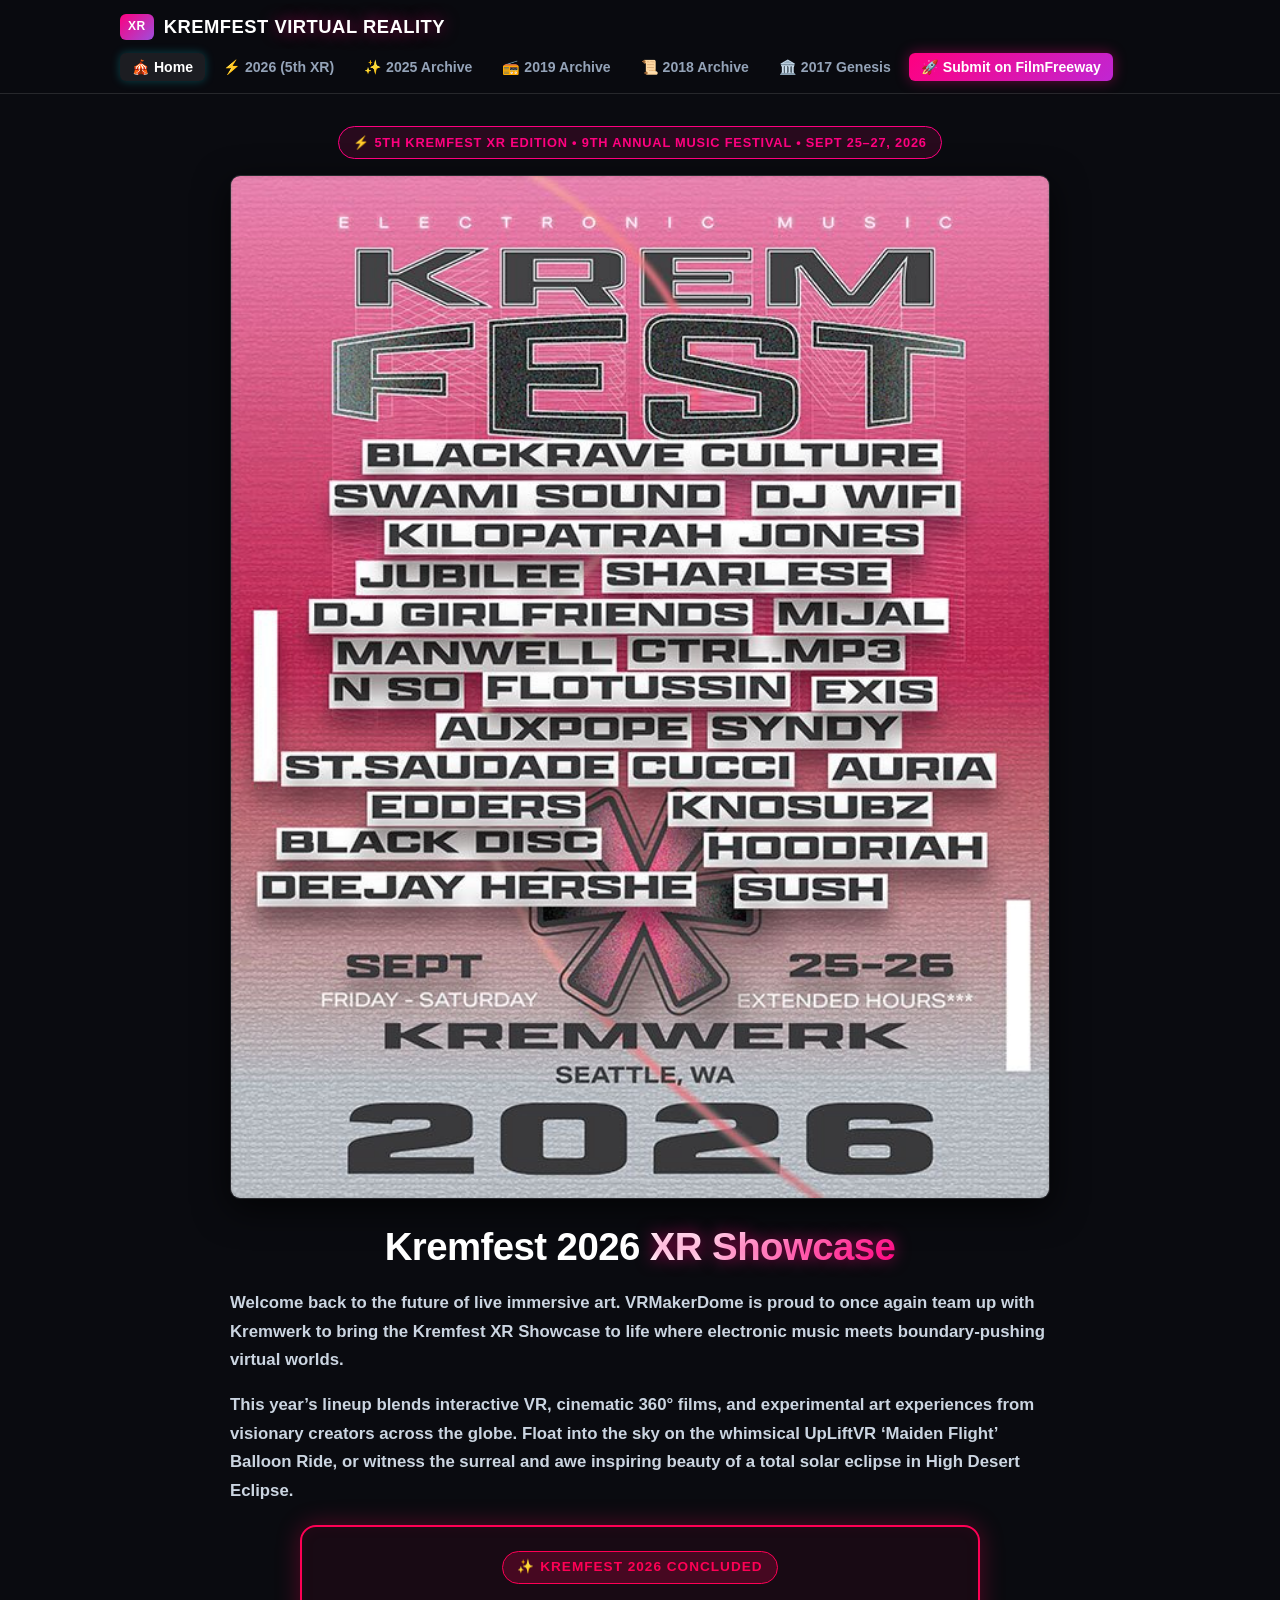
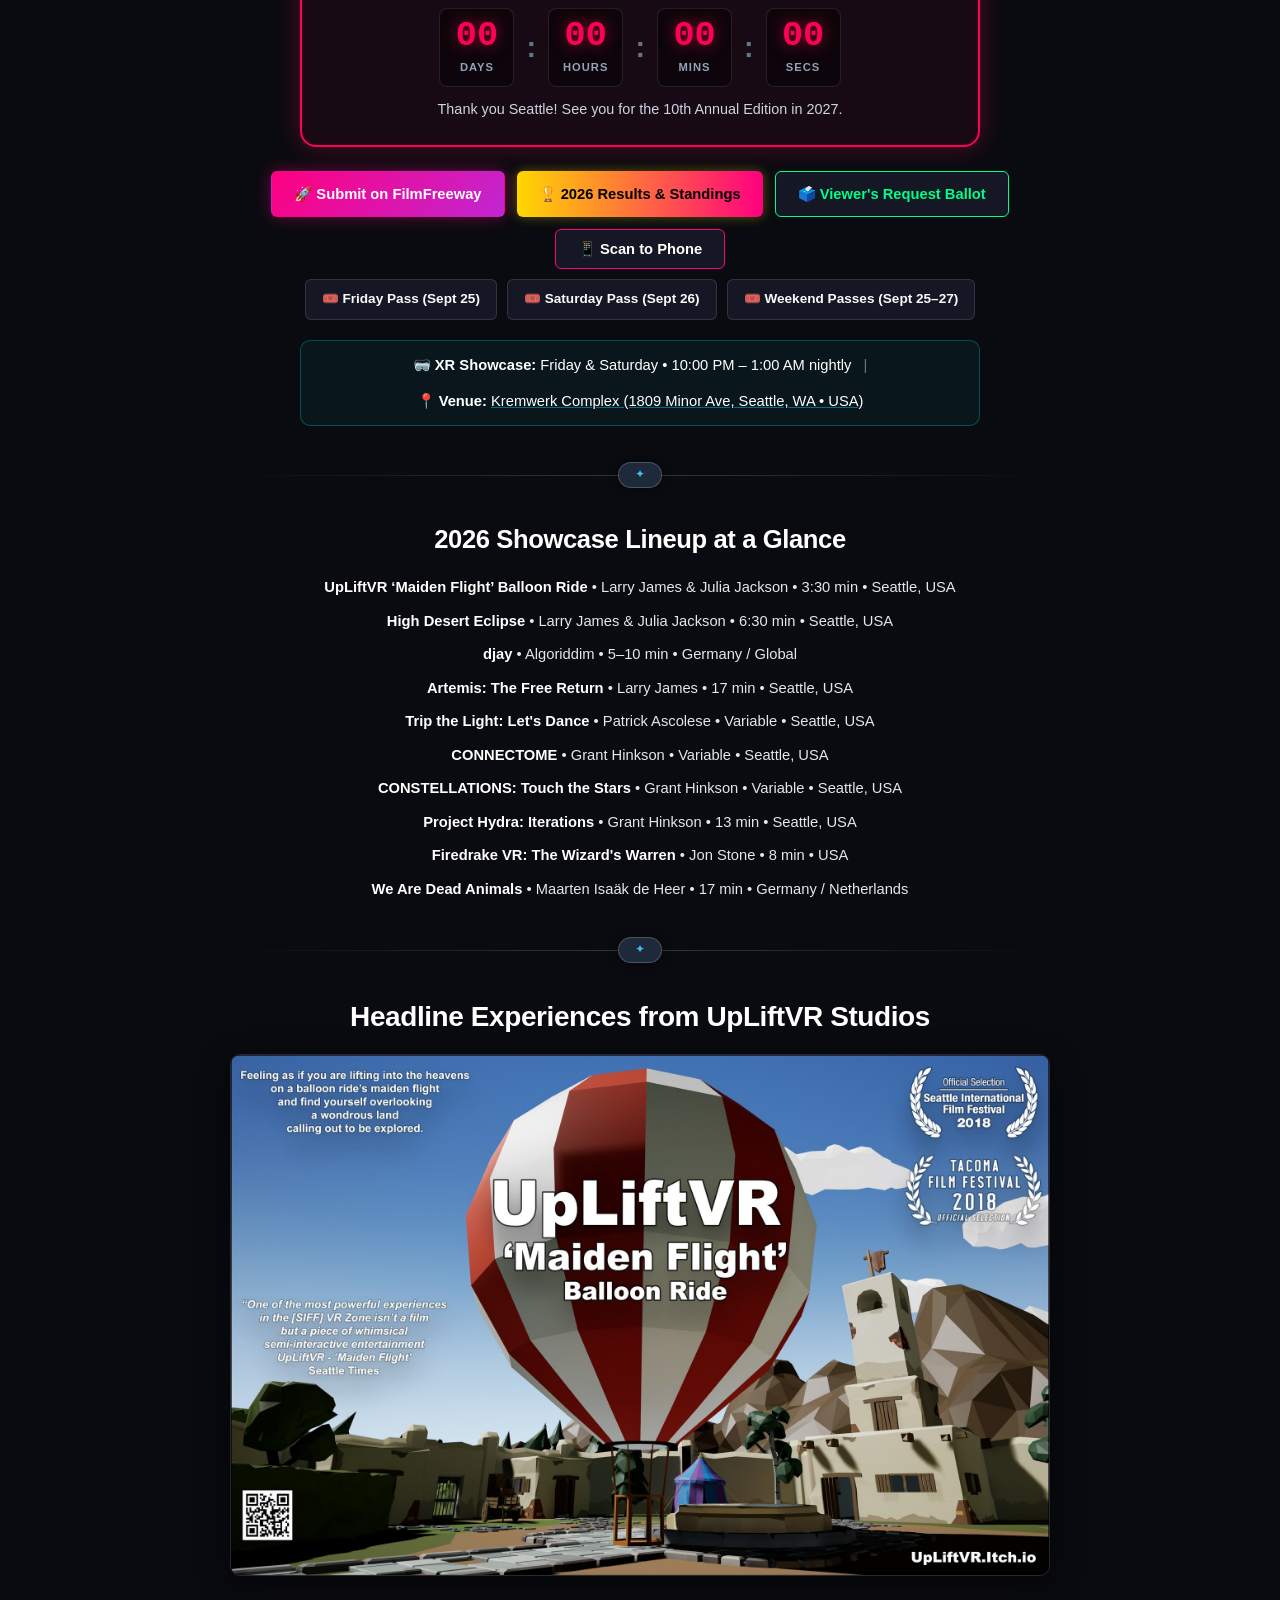
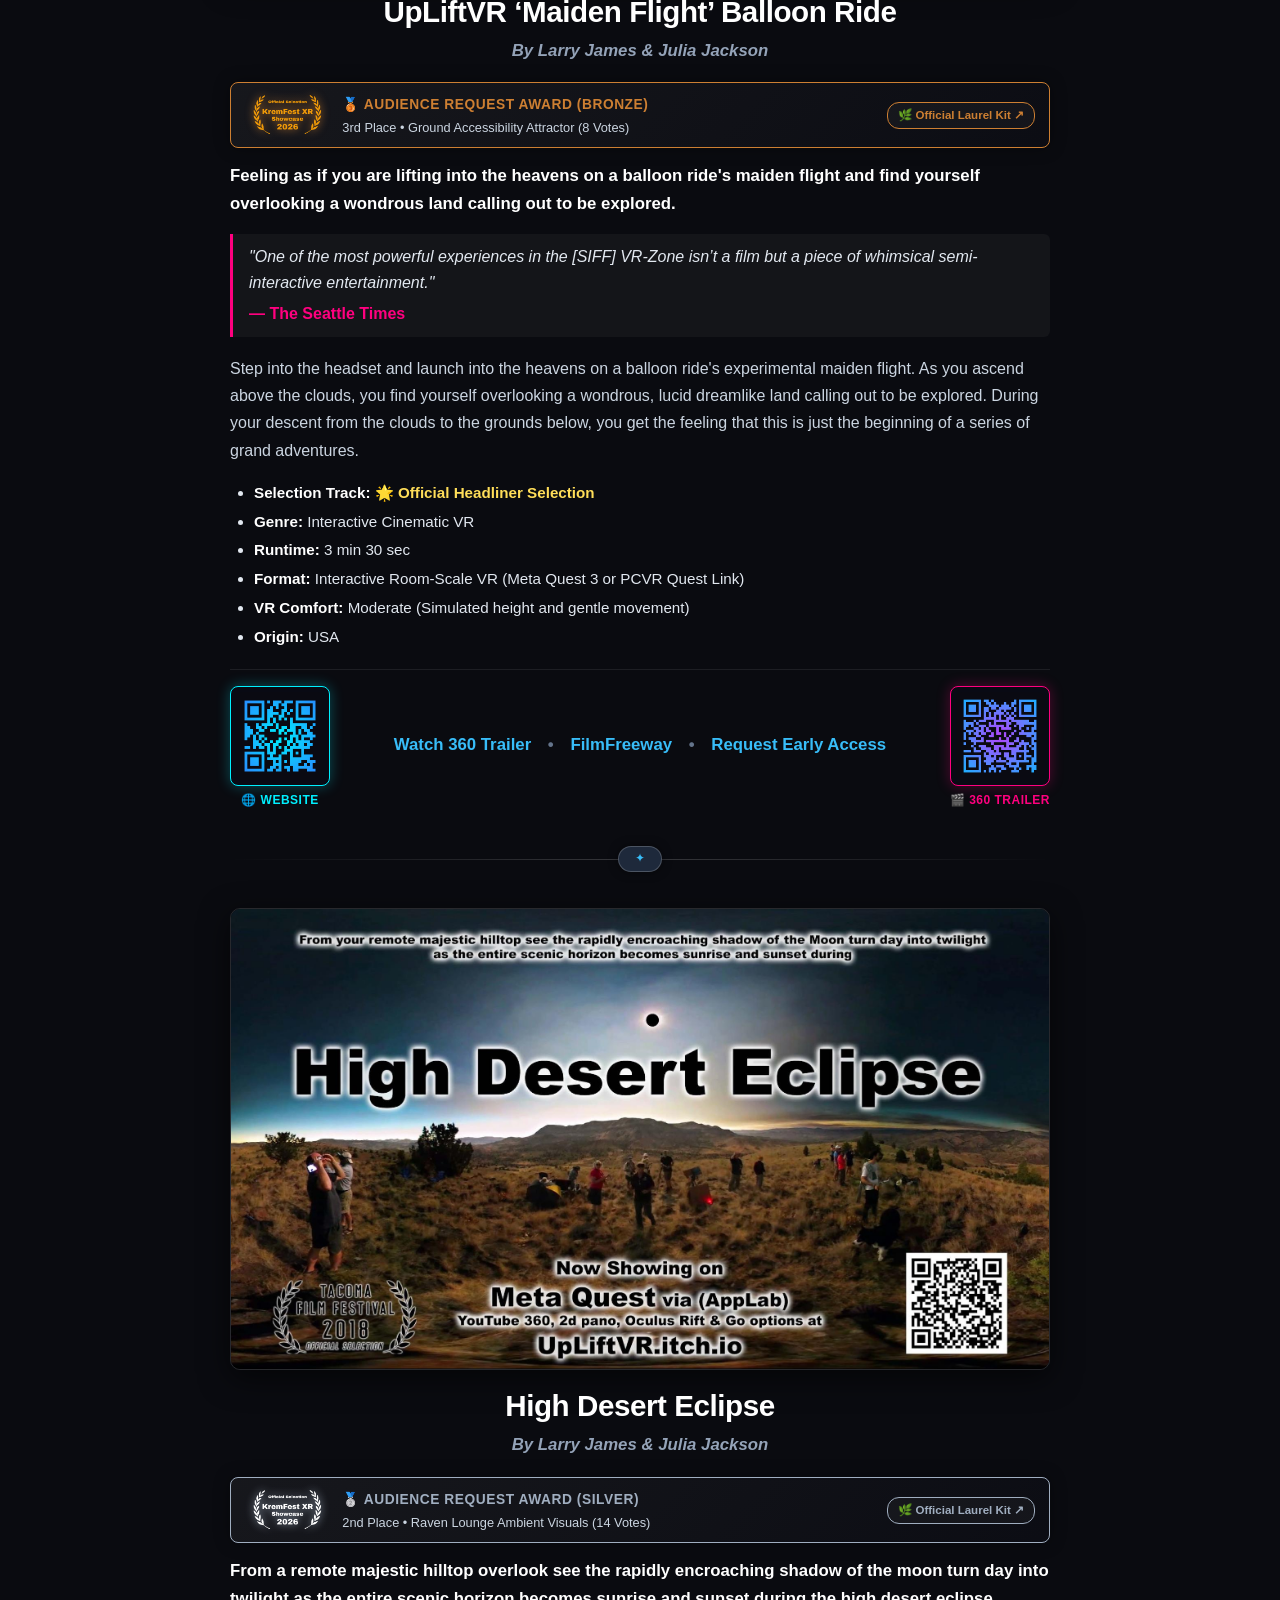
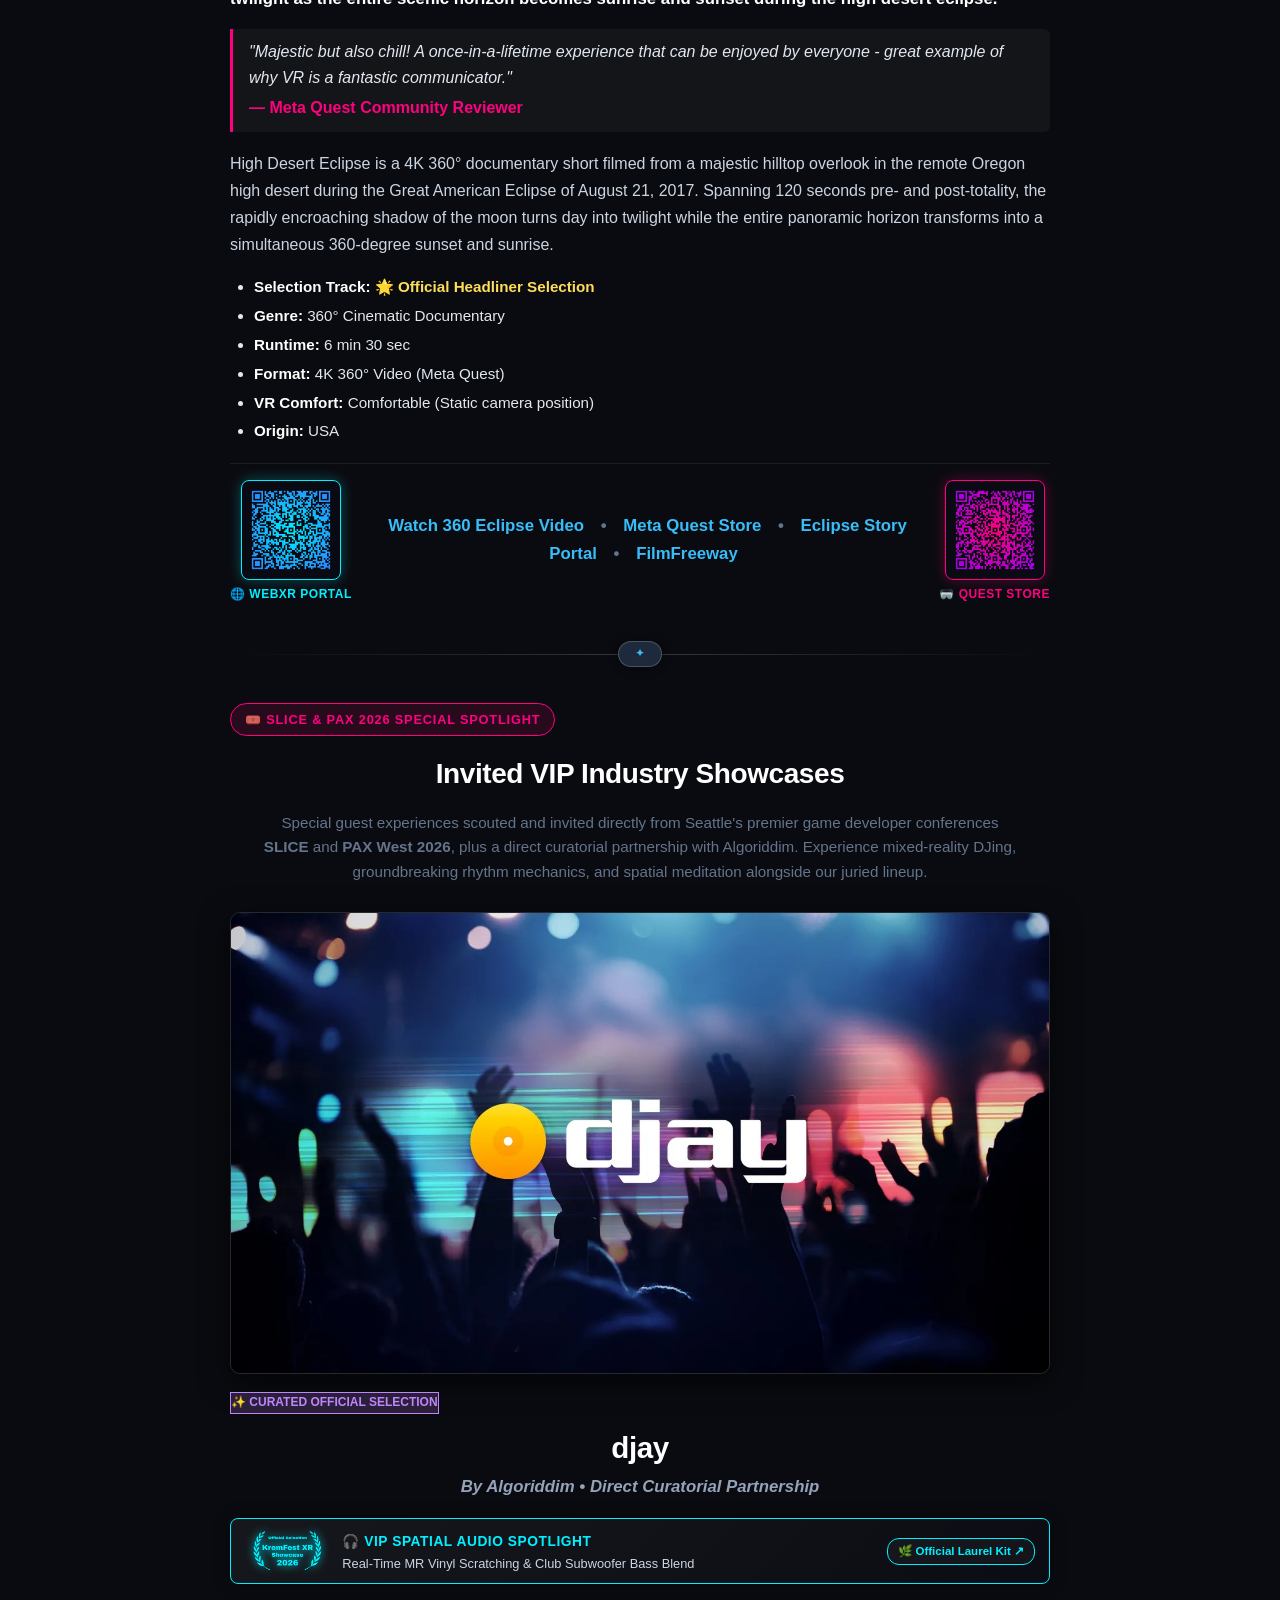
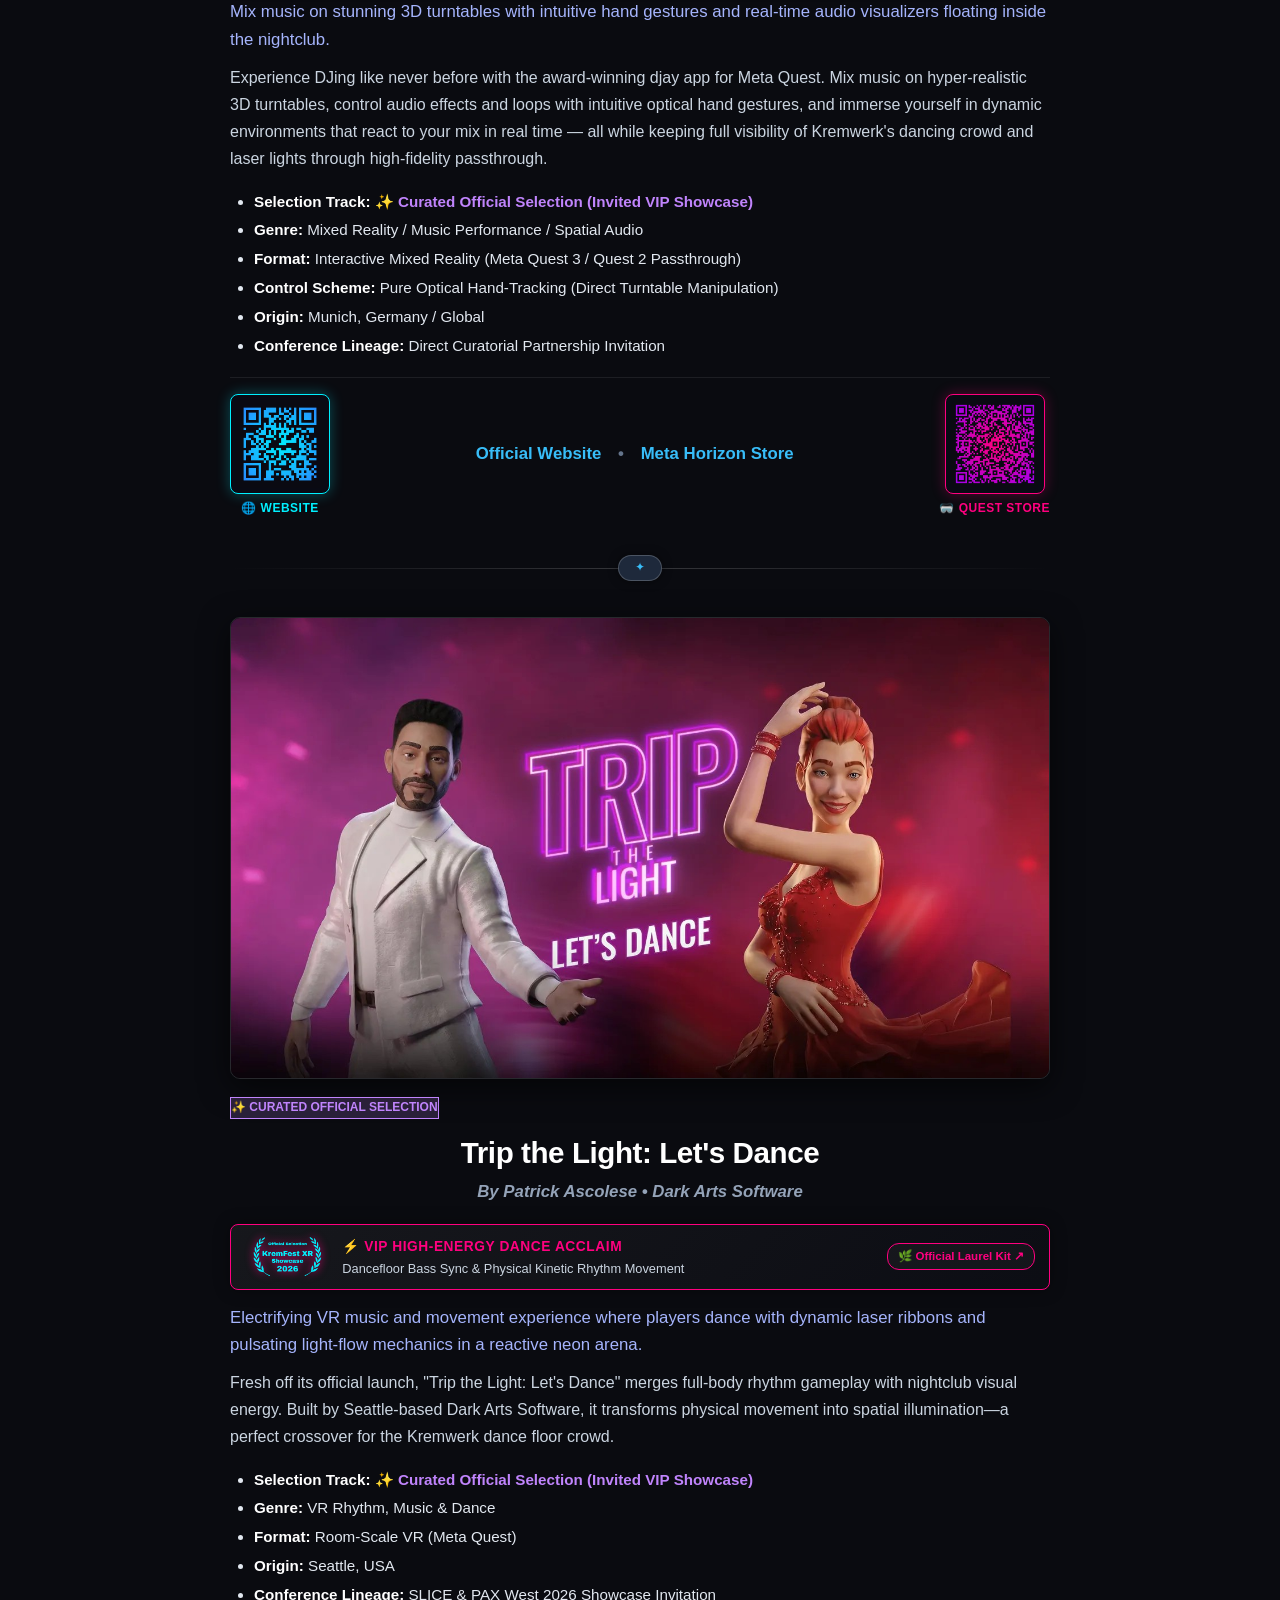
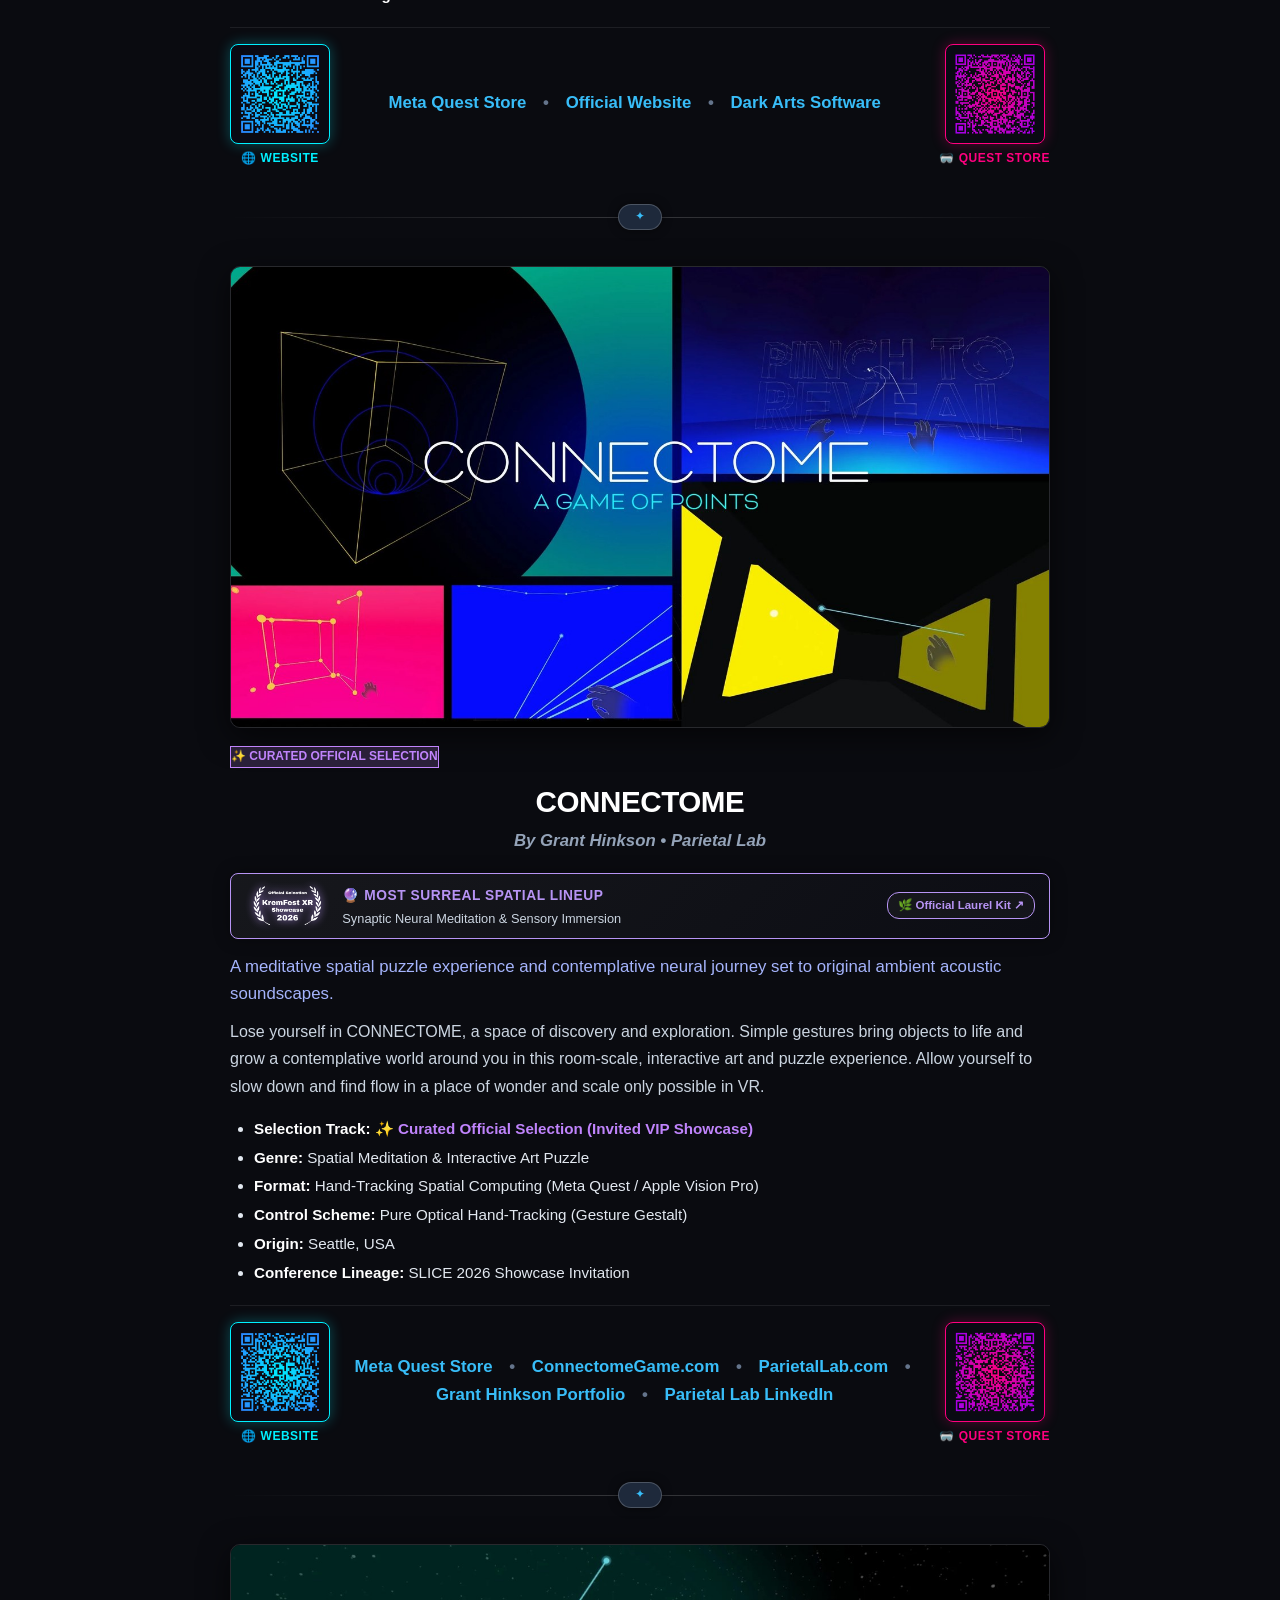
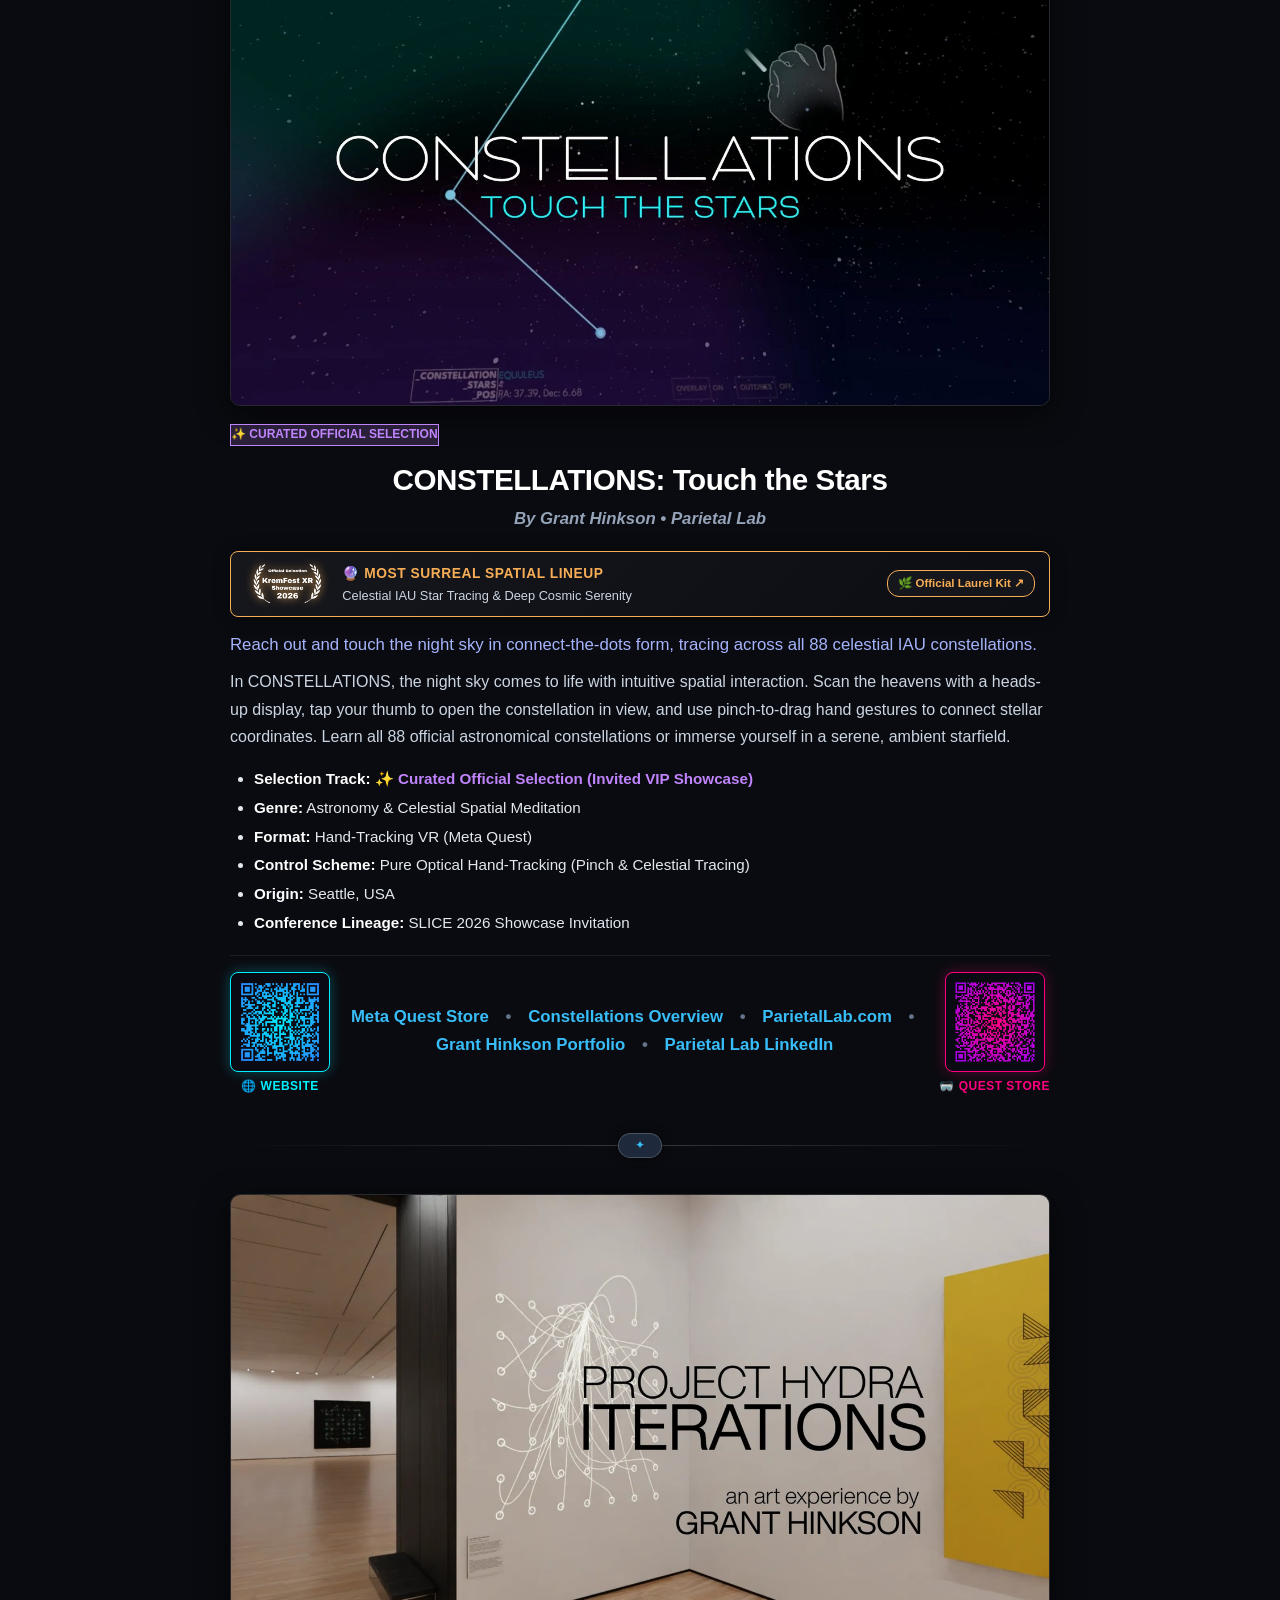
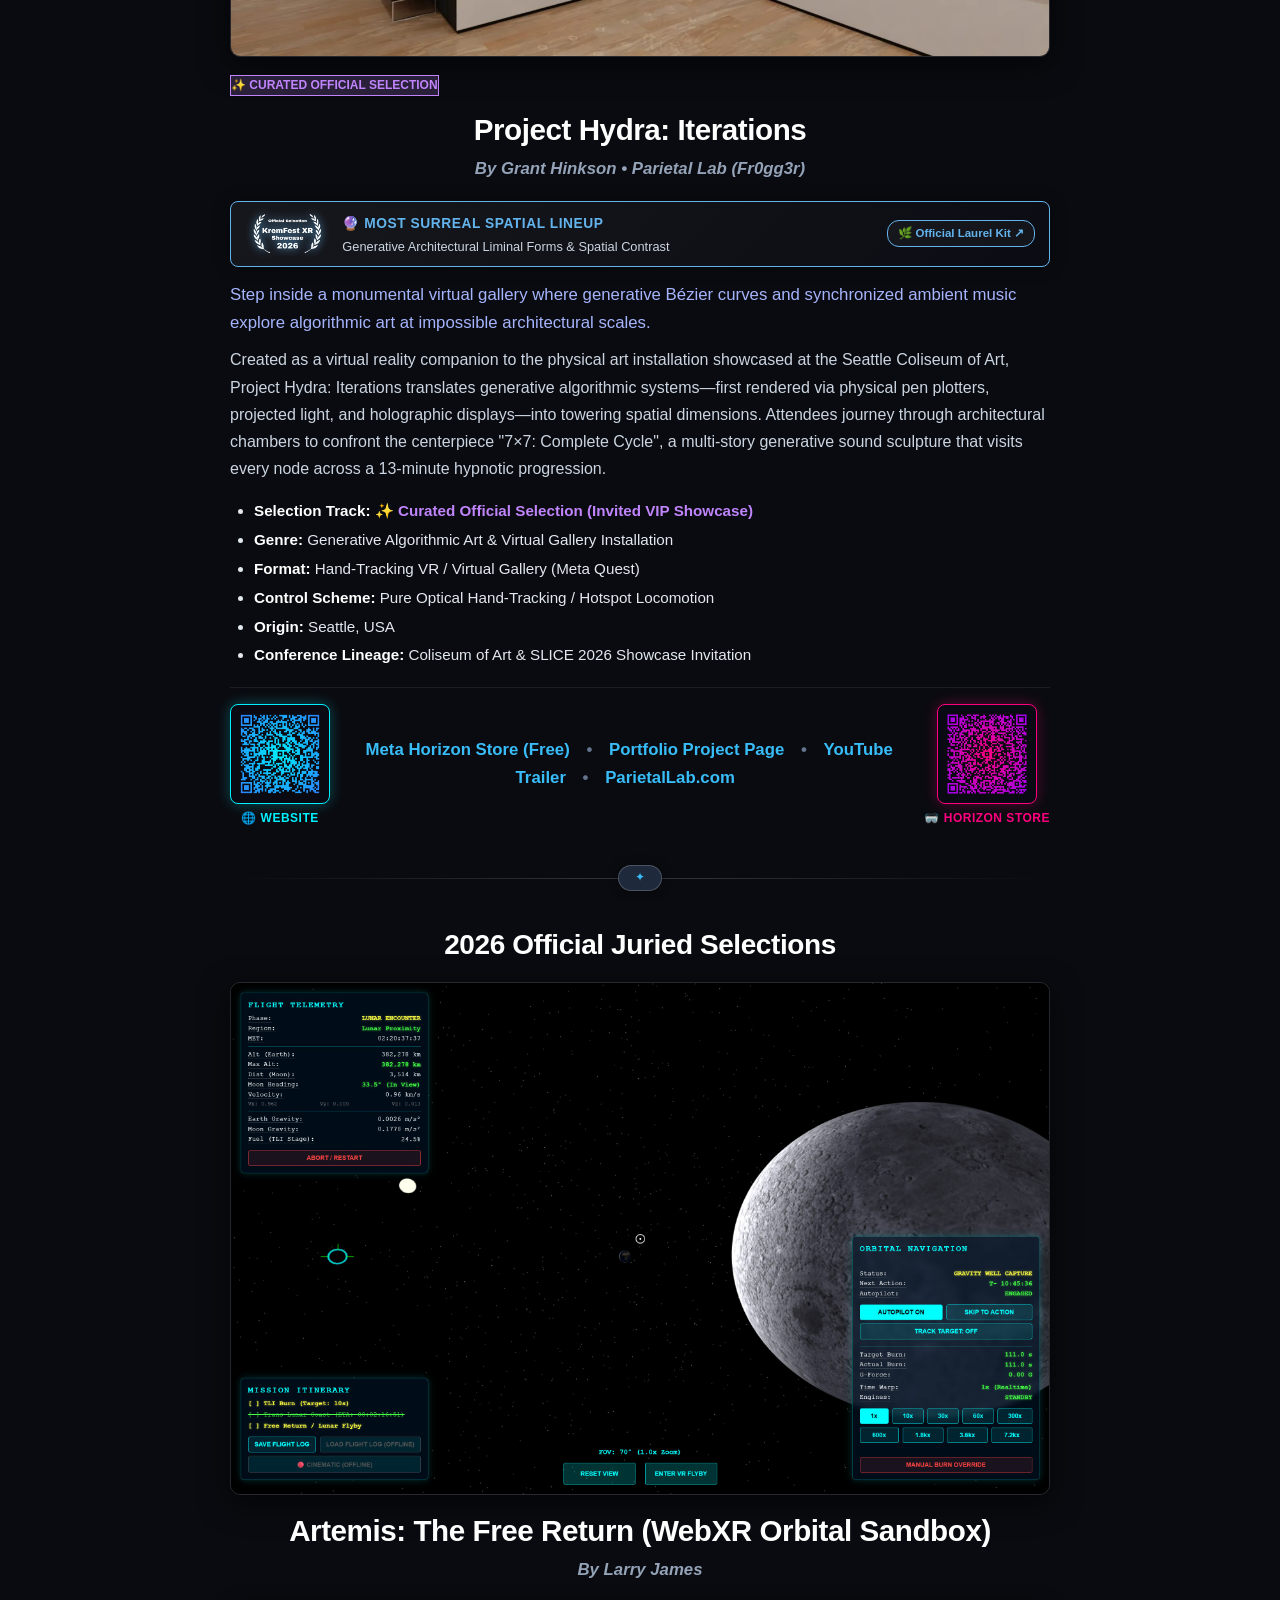
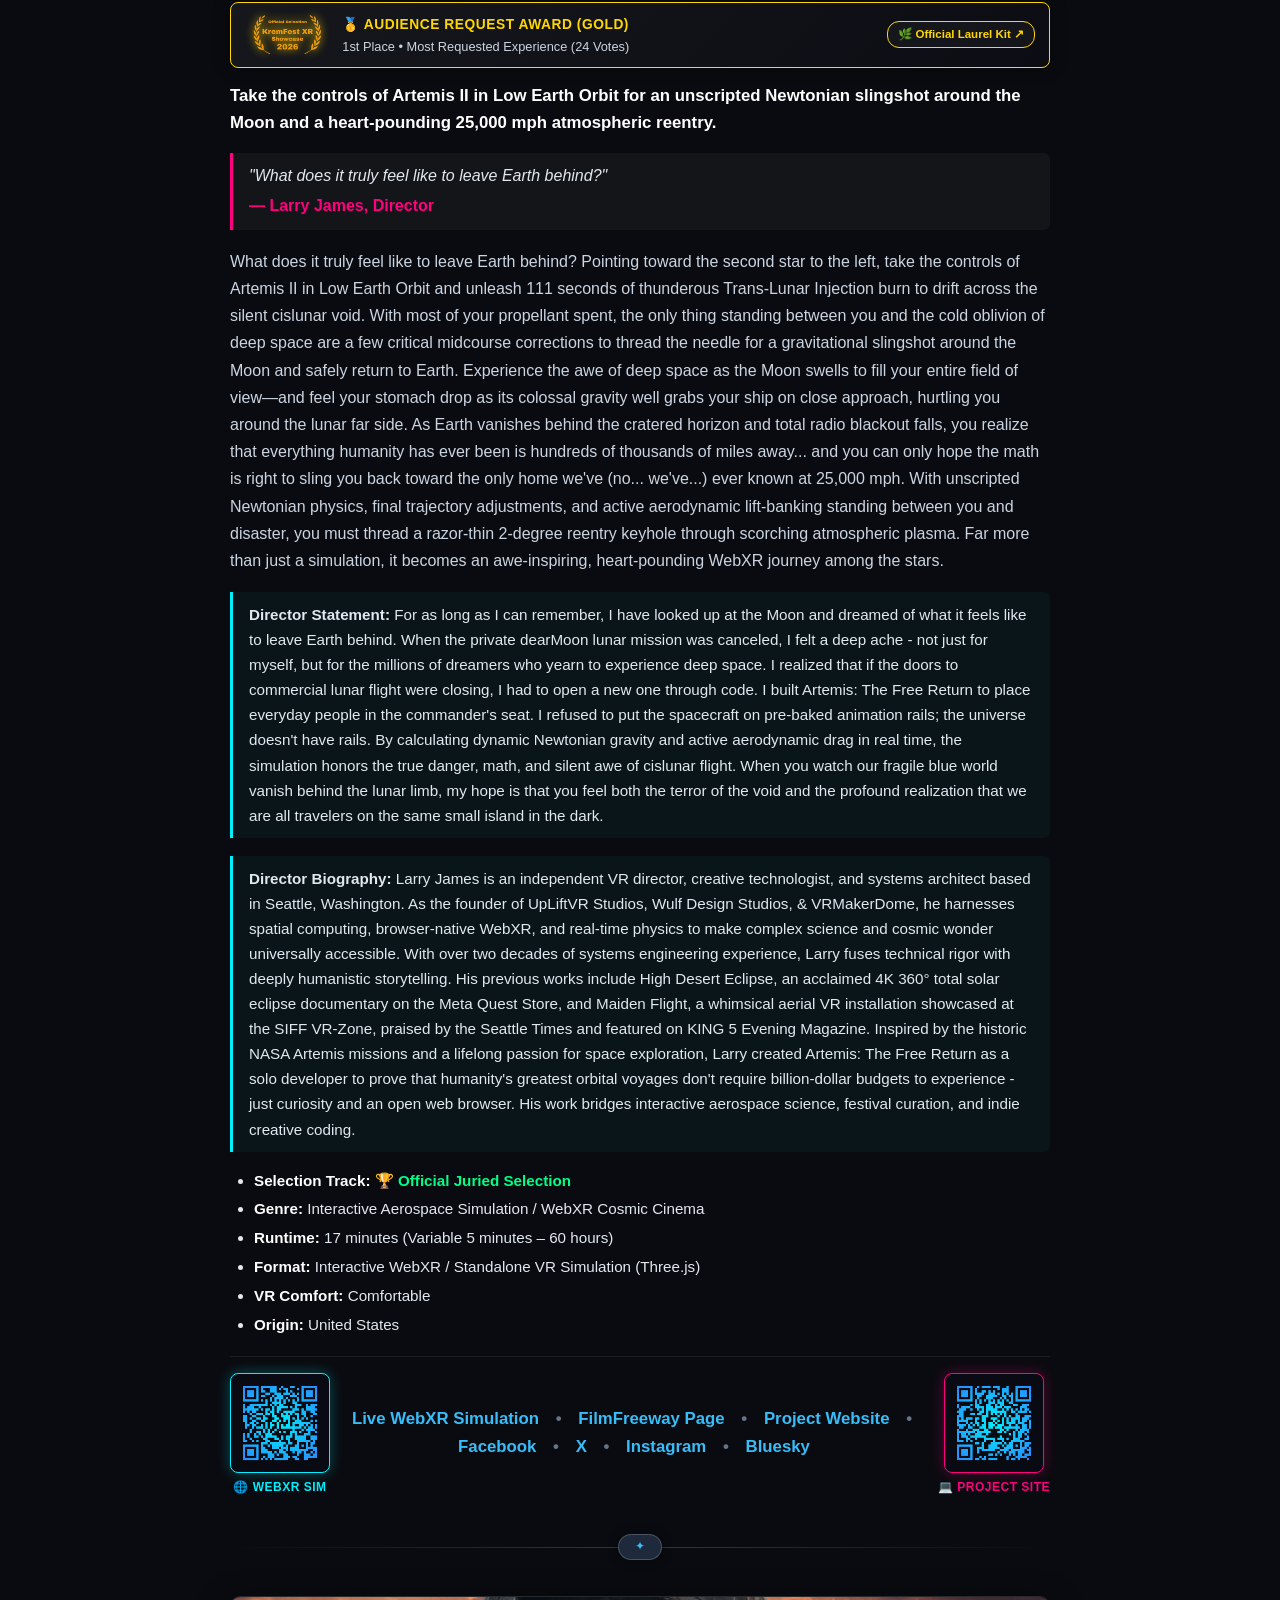
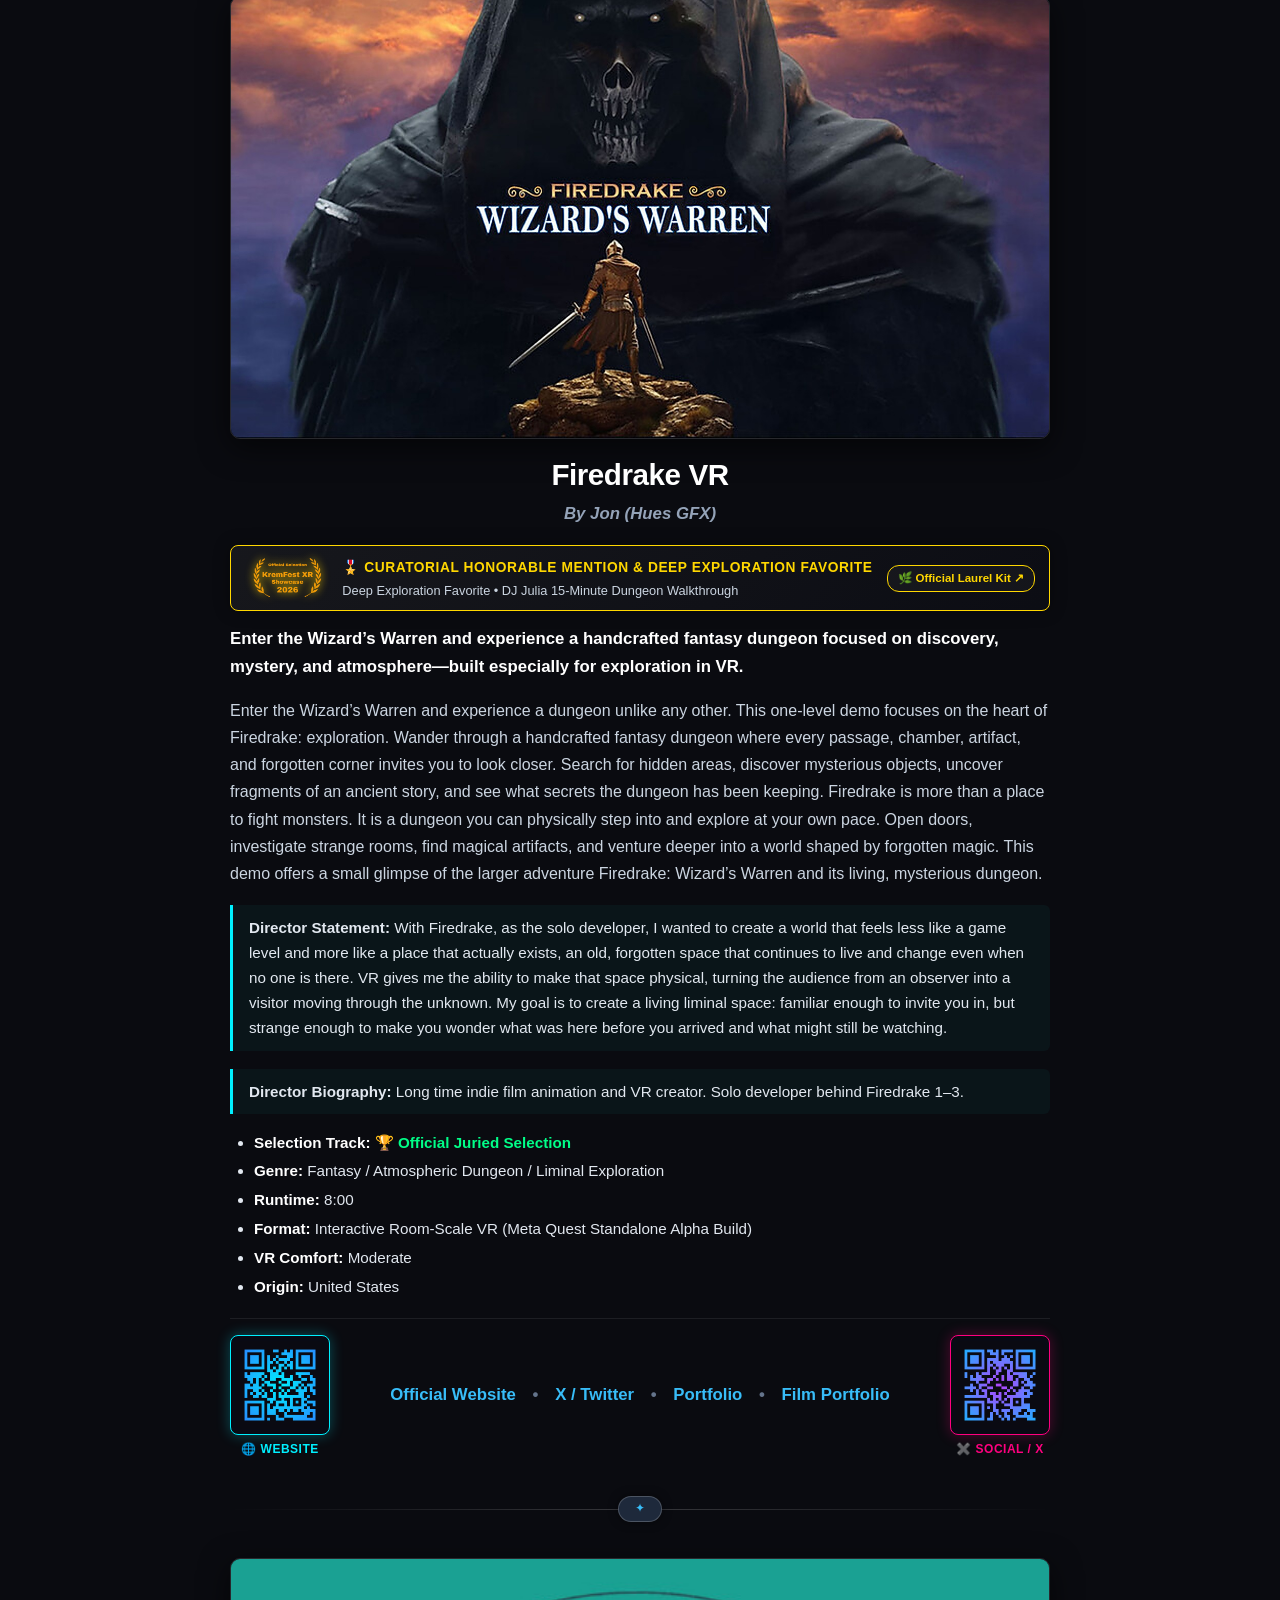
==== commit 7639c2b1: "feat(results): enlarge laurels and integrate poster artwork on presentation cards v0.2.65" ====
--- a/index.html
+++ b/index.html
@@ -404,7 +404,8 @@
 
       <div style="display:flex; justify-content:center; gap:12px; margin:10px 0; flex-wrap:wrap;">
         <a href="https://filmfreeway.com/KremFest" target="_blank" class="btn btn-primary">🚀 Submit on FilmFreeway</a>
-        <a href="2026/vote/index.html" class="btn btn-accent">🗳️ Audience Choice Ballot</a>
+        <a href="2026/results/index.html" class="btn btn-accent" style="background:linear-gradient(90deg, #ffd700, #ff007f); color:#000; font-weight:bold; border:none; box-shadow:0 0 12px rgba(255,215,0,0.35);">🏆 2026 Results &amp; Standings</a>
+        <a href="2026/vote/index.html" class="btn btn-secondary" style="border-color:var(--neon-green); color:var(--neon-green);">🗳️ Viewer's Request Ballot</a>
         <button onclick="openPortalModal()" class="btn btn-secondary" style="border-color:var(--neon-pink); color:#fff; cursor:pointer;">📱 Scan to Phone</button>
       </div>
       <div style="display:flex; justify-content:center; gap:10px; margin:0 0 20px 0; flex-wrap:wrap;">
@@ -438,6 +439,19 @@
       <img class="project-image" src="assets/images/headliners/maiden_flight_banner.jpg" alt="UpLiftVR ‘Maiden Flight’ Balloon Ride" loading="lazy">
       <h3 class="project-title">UpLiftVR ‘Maiden Flight’ Balloon Ride</h3>
       <div class="project-byline">By Larry James & Julia Jackson</div>
+      
+      <div class="project-official-award-badge" style="display:flex; align-items:center; gap:12px; background:linear-gradient(135deg, rgba(255,255,255,0.05) 0%, rgba(12,13,20,0.92) 100%); border:1.5px solid #cd7f32; border-radius:8px; padding:8px 14px; margin:12px 0 14px 0; box-shadow:0 0 16px rgba(0,0,0,0.35); flex-wrap:wrap;">
+        <a href="assets/images/2026/laurels/kremfest_2026_laurel_gold.png" target="_blank" title="View / Download Official Selection Laurel" style="flex-shrink:0; display:inline-flex; align-items:center; text-decoration:none;">
+          <img src="assets/images/2026/laurels/kremfest_2026_laurel_gold.png" alt="Official Selection Laurel" style="height:48px; width:auto; object-fit:contain; filter:drop-shadow(0 0 4px #cd7f32);">
+        </a>
+        <div style="flex:1; min-width:200px;">
+          <div style="font-weight:800; font-size:0.86rem; color:#cd7f32; letter-spacing:0.04em; text-transform:uppercase;">🥉 AUDIENCE REQUEST AWARD (BRONZE)</div>
+          <div style="font-size:0.8rem; color:#cbd5e1; margin-top:2px; line-height:1.35;">3rd Place • Ground Accessibility Attractor (8 Votes)</div>
+        </div>
+        <a href="2026/results/index.html#laurels-kit" style="font-size:0.72rem; font-weight:700; color:#cd7f32; border:1px solid #cd7f32; border-radius:12px; padding:3px 10px; text-decoration:none; white-space:nowrap; background:rgba(255,255,255,0.03);">
+          🌿 Official Laurel Kit ↗
+        </a>
+      </div>
       <p class="project-logline">Feeling as if you are lifting into the heavens on a balloon ride's maiden flight and find yourself overlooking a wondrous land calling out to be explored.</p>
       
         <div class="project-quote">
@@ -484,6 +498,19 @@
       <img class="project-image" src="assets/images/headliners/high_desert_eclipse_banner.jpg" alt="High Desert Eclipse" loading="lazy">
       <h3 class="project-title">High Desert Eclipse</h3>
       <div class="project-byline">By Larry James & Julia Jackson</div>
+      
+      <div class="project-official-award-badge" style="display:flex; align-items:center; gap:12px; background:linear-gradient(135deg, rgba(255,255,255,0.05) 0%, rgba(12,13,20,0.92) 100%); border:1.5px solid #a0aec0; border-radius:8px; padding:8px 14px; margin:12px 0 14px 0; box-shadow:0 0 16px rgba(0,0,0,0.35); flex-wrap:wrap;">
+        <a href="assets/images/2026/laurels/kremfest_2026_laurel_white.png" target="_blank" title="View / Download Official Selection Laurel" style="flex-shrink:0; display:inline-flex; align-items:center; text-decoration:none;">
+          <img src="assets/images/2026/laurels/kremfest_2026_laurel_white.png" alt="Official Selection Laurel" style="height:48px; width:auto; object-fit:contain; filter:drop-shadow(0 0 4px #a0aec0);">
+        </a>
+        <div style="flex:1; min-width:200px;">
+          <div style="font-weight:800; font-size:0.86rem; color:#a0aec0; letter-spacing:0.04em; text-transform:uppercase;">🥈 AUDIENCE REQUEST AWARD (SILVER)</div>
+          <div style="font-size:0.8rem; color:#cbd5e1; margin-top:2px; line-height:1.35;">2nd Place • Raven Lounge Ambient Visuals (14 Votes)</div>
+        </div>
+        <a href="2026/results/index.html#laurels-kit" style="font-size:0.72rem; font-weight:700; color:#a0aec0; border:1px solid #a0aec0; border-radius:12px; padding:3px 10px; text-decoration:none; white-space:nowrap; background:rgba(255,255,255,0.03);">
+          🌿 Official Laurel Kit ↗
+        </a>
+      </div>
       <p class="project-logline">From a remote majestic hilltop overlook see the rapidly encroaching shadow of the moon turn day into twilight as the entire scenic horizon becomes sunrise and sunset during the high desert eclipse.</p>
       
         <div class="project-quote">
@@ -542,6 +569,19 @@
         </div>
         <h3 class="project-title">djay</h3>
         <div class="project-byline">By Algoriddim • Direct Curatorial Partnership</div>
+        
+        <div class="project-official-award-badge" style="display:flex; align-items:center; gap:12px; background:linear-gradient(135deg, rgba(255,255,255,0.05) 0%, rgba(12,13,20,0.92) 100%); border:1.5px solid var(--neon-cyan); border-radius:8px; padding:8px 14px; margin:12px 0 14px 0; box-shadow:0 0 16px rgba(0,0,0,0.35); flex-wrap:wrap;">
+          <a href="assets/images/2026/laurels/kremfest_2026_laurel_cyan.png" target="_blank" title="View / Download Official Selection Laurel" style="flex-shrink:0; display:inline-flex; align-items:center; text-decoration:none;">
+            <img src="assets/images/2026/laurels/kremfest_2026_laurel_cyan.png" alt="Official Selection Laurel" style="height:48px; width:auto; object-fit:contain; filter:drop-shadow(0 0 4px var(--neon-cyan));">
+          </a>
+          <div style="flex:1; min-width:200px;">
+            <div style="font-weight:800; font-size:0.86rem; color:var(--neon-cyan); letter-spacing:0.04em; text-transform:uppercase;">🎧 VIP SPATIAL AUDIO SPOTLIGHT</div>
+            <div style="font-size:0.8rem; color:#cbd5e1; margin-top:2px; line-height:1.35;">Real-Time MR Vinyl Scratching & Club Subwoofer Bass Blend</div>
+          </div>
+          <a href="2026/results/index.html#laurels-kit" style="font-size:0.72rem; font-weight:700; color:var(--neon-cyan); border:1px solid var(--neon-cyan); border-radius:12px; padding:3px 10px; text-decoration:none; white-space:nowrap; background:rgba(255,255,255,0.03);">
+            🌿 Official Laurel Kit ↗
+          </a>
+        </div>
         <p class="project-logline" style="color:#a5b4fc; font-weight:500; margin:10px 0;">Mix music on stunning 3D turntables with intuitive hand gestures and real-time audio visualizers floating inside the nightclub.</p>
         <p class="project-synopsis">Experience DJing like never before with the award-winning djay app for Meta Quest. Mix music on hyper-realistic 3D turntables, control audio effects and loops with intuitive optical hand gestures, and immerse yourself in dynamic environments that react to your mix in real time — all while keeping full visibility of Kremwerk's dancing crowd and laser lights through high-fidelity passthrough.</p>
         <ul class="project-bullets">
@@ -579,6 +619,19 @@
         </div>
         <h3 class="project-title">Trip the Light: Let's Dance</h3>
         <div class="project-byline">By Patrick Ascolese • Dark Arts Software</div>
+        
+        <div class="project-official-award-badge" style="display:flex; align-items:center; gap:12px; background:linear-gradient(135deg, rgba(255,255,255,0.05) 0%, rgba(12,13,20,0.92) 100%); border:1.5px solid var(--neon-pink); border-radius:8px; padding:8px 14px; margin:12px 0 14px 0; box-shadow:0 0 16px rgba(0,0,0,0.35); flex-wrap:wrap;">
+          <a href="assets/images/2026/laurels/kremfest_2026_laurel_cyan.png" target="_blank" title="View / Download Official Selection Laurel" style="flex-shrink:0; display:inline-flex; align-items:center; text-decoration:none;">
+            <img src="assets/images/2026/laurels/kremfest_2026_laurel_cyan.png" alt="Official Selection Laurel" style="height:48px; width:auto; object-fit:contain; filter:drop-shadow(0 0 4px var(--neon-pink));">
+          </a>
+          <div style="flex:1; min-width:200px;">
+            <div style="font-weight:800; font-size:0.86rem; color:var(--neon-pink); letter-spacing:0.04em; text-transform:uppercase;">⚡ VIP HIGH-ENERGY DANCE ACCLAIM</div>
+            <div style="font-size:0.8rem; color:#cbd5e1; margin-top:2px; line-height:1.35;">Dancefloor Bass Sync & Physical Kinetic Rhythm Movement</div>
+          </div>
+          <a href="2026/results/index.html#laurels-kit" style="font-size:0.72rem; font-weight:700; color:var(--neon-pink); border:1px solid var(--neon-pink); border-radius:12px; padding:3px 10px; text-decoration:none; white-space:nowrap; background:rgba(255,255,255,0.03);">
+            🌿 Official Laurel Kit ↗
+          </a>
+        </div>
         <p class="project-logline" style="color:#a5b4fc; font-weight:500; margin:10px 0;">Electrifying VR music and movement experience where players dance with dynamic laser ribbons and pulsating light-flow mechanics in a reactive neon arena.</p>
         <p class="project-synopsis">Fresh off its official launch, "Trip the Light: Let's Dance" merges full-body rhythm gameplay with nightclub visual energy. Built by Seattle-based Dark Arts Software, it transforms physical movement into spatial illumination—a perfect crossover for the Kremwerk dance floor crowd.</p>
         <ul class="project-bullets">
@@ -616,6 +669,19 @@
         </div>
         <h3 class="project-title">CONNECTOME</h3>
         <div class="project-byline">By Grant Hinkson • Parietal Lab</div>
+        
+        <div class="project-official-award-badge" style="display:flex; align-items:center; gap:12px; background:linear-gradient(135deg, rgba(255,255,255,0.05) 0%, rgba(12,13,20,0.92) 100%); border:1.5px solid #b794f4; border-radius:8px; padding:8px 14px; margin:12px 0 14px 0; box-shadow:0 0 16px rgba(0,0,0,0.35); flex-wrap:wrap;">
+          <a href="assets/images/2026/laurels/kremfest_2026_laurel_white.png" target="_blank" title="View / Download Official Selection Laurel" style="flex-shrink:0; display:inline-flex; align-items:center; text-decoration:none;">
+            <img src="assets/images/2026/laurels/kremfest_2026_laurel_white.png" alt="Official Selection Laurel" style="height:48px; width:auto; object-fit:contain; filter:drop-shadow(0 0 4px #b794f4);">
+          </a>
+          <div style="flex:1; min-width:200px;">
+            <div style="font-weight:800; font-size:0.86rem; color:#b794f4; letter-spacing:0.04em; text-transform:uppercase;">🔮 MOST SURREAL SPATIAL LINEUP</div>
+            <div style="font-size:0.8rem; color:#cbd5e1; margin-top:2px; line-height:1.35;">Synaptic Neural Meditation & Sensory Immersion</div>
+          </div>
+          <a href="2026/results/index.html#laurels-kit" style="font-size:0.72rem; font-weight:700; color:#b794f4; border:1px solid #b794f4; border-radius:12px; padding:3px 10px; text-decoration:none; white-space:nowrap; background:rgba(255,255,255,0.03);">
+            🌿 Official Laurel Kit ↗
+          </a>
+        </div>
         <p class="project-logline" style="color:#a5b4fc; font-weight:500; margin:10px 0;">A meditative spatial puzzle experience and contemplative neural journey set to original ambient acoustic soundscapes.</p>
         <p class="project-synopsis">Lose yourself in CONNECTOME, a space of discovery and exploration. Simple gestures bring objects to life and grow a contemplative world around you in this room-scale, interactive art and puzzle experience. Allow yourself to slow down and find flow in a place of wonder and scale only possible in VR.</p>
         <ul class="project-bullets">
@@ -653,6 +719,19 @@
         </div>
         <h3 class="project-title">CONSTELLATIONS: Touch the Stars</h3>
         <div class="project-byline">By Grant Hinkson • Parietal Lab</div>
+        
+        <div class="project-official-award-badge" style="display:flex; align-items:center; gap:12px; background:linear-gradient(135deg, rgba(255,255,255,0.05) 0%, rgba(12,13,20,0.92) 100%); border:1.5px solid #f6ad55; border-radius:8px; padding:8px 14px; margin:12px 0 14px 0; box-shadow:0 0 16px rgba(0,0,0,0.35); flex-wrap:wrap;">
+          <a href="assets/images/2026/laurels/kremfest_2026_laurel_white.png" target="_blank" title="View / Download Official Selection Laurel" style="flex-shrink:0; display:inline-flex; align-items:center; text-decoration:none;">
+            <img src="assets/images/2026/laurels/kremfest_2026_laurel_white.png" alt="Official Selection Laurel" style="height:48px; width:auto; object-fit:contain; filter:drop-shadow(0 0 4px #f6ad55);">
+          </a>
+          <div style="flex:1; min-width:200px;">
+            <div style="font-weight:800; font-size:0.86rem; color:#f6ad55; letter-spacing:0.04em; text-transform:uppercase;">🔮 MOST SURREAL SPATIAL LINEUP</div>
+            <div style="font-size:0.8rem; color:#cbd5e1; margin-top:2px; line-height:1.35;">Celestial IAU Star Tracing & Deep Cosmic Serenity</div>
+          </div>
+          <a href="2026/results/index.html#laurels-kit" style="font-size:0.72rem; font-weight:700; color:#f6ad55; border:1px solid #f6ad55; border-radius:12px; padding:3px 10px; text-decoration:none; white-space:nowrap; background:rgba(255,255,255,0.03);">
+            🌿 Official Laurel Kit ↗
+          </a>
+        </div>
         <p class="project-logline" style="color:#a5b4fc; font-weight:500; margin:10px 0;">Reach out and touch the night sky in connect-the-dots form, tracing across all 88 celestial IAU constellations.</p>
         <p class="project-synopsis">In CONSTELLATIONS, the night sky comes to life with intuitive spatial interaction. Scan the heavens with a heads-up display, tap your thumb to open the constellation in view, and use pinch-to-drag hand gestures to connect stellar coordinates. Learn all 88 official astronomical constellations or immerse yourself in a serene, ambient starfield.</p>
         <ul class="project-bullets">
@@ -690,6 +769,19 @@
         </div>
         <h3 class="project-title">Project Hydra: Iterations</h3>
         <div class="project-byline">By Grant Hinkson • Parietal Lab (Fr0gg3r)</div>
+        
+        <div class="project-official-award-badge" style="display:flex; align-items:center; gap:12px; background:linear-gradient(135deg, rgba(255,255,255,0.05) 0%, rgba(12,13,20,0.92) 100%); border:1.5px solid #63b3ed; border-radius:8px; padding:8px 14px; margin:12px 0 14px 0; box-shadow:0 0 16px rgba(0,0,0,0.35); flex-wrap:wrap;">
+          <a href="assets/images/2026/laurels/kremfest_2026_laurel_white.png" target="_blank" title="View / Download Official Selection Laurel" style="flex-shrink:0; display:inline-flex; align-items:center; text-decoration:none;">
+            <img src="assets/images/2026/laurels/kremfest_2026_laurel_white.png" alt="Official Selection Laurel" style="height:48px; width:auto; object-fit:contain; filter:drop-shadow(0 0 4px #63b3ed);">
+          </a>
+          <div style="flex:1; min-width:200px;">
+            <div style="font-weight:800; font-size:0.86rem; color:#63b3ed; letter-spacing:0.04em; text-transform:uppercase;">🔮 MOST SURREAL SPATIAL LINEUP</div>
+            <div style="font-size:0.8rem; color:#cbd5e1; margin-top:2px; line-height:1.35;">Generative Architectural Liminal Forms & Spatial Contrast</div>
+          </div>
+          <a href="2026/results/index.html#laurels-kit" style="font-size:0.72rem; font-weight:700; color:#63b3ed; border:1px solid #63b3ed; border-radius:12px; padding:3px 10px; text-decoration:none; white-space:nowrap; background:rgba(255,255,255,0.03);">
+            🌿 Official Laurel Kit ↗
+          </a>
+        </div>
         <p class="project-logline" style="color:#a5b4fc; font-weight:500; margin:10px 0;">Step inside a monumental virtual gallery where generative Bézier curves and synchronized ambient music explore algorithmic art at impossible architectural scales.</p>
         <p class="project-synopsis">Created as a virtual reality companion to the physical art installation showcased at the Seattle Coliseum of Art, Project Hydra: Iterations translates generative algorithmic systems—first rendered via physical pen plotters, projected light, and holographic displays—into towering spatial dimensions. Attendees journey through architectural chambers to confront the centerpiece "7×7: Complete Cycle", a multi-story generative sound sculpture that visits every node across a 13-minute hypnotic progression.</p>
         <ul class="project-bullets">
@@ -730,6 +822,19 @@
       <img class="project-image" src="assets/images/2026/artemis_lunar_flyby_2026.jpg" alt="Artemis: The Free Return (WebXR Orbital Sandbox)" loading="lazy">
       <h3 class="project-title">Artemis: The Free Return (WebXR Orbital Sandbox)</h3>
       <div class="project-byline">By Larry James</div>
+      
+      <div class="project-official-award-badge" style="display:flex; align-items:center; gap:12px; background:linear-gradient(135deg, rgba(255,255,255,0.05) 0%, rgba(12,13,20,0.92) 100%); border:1.5px solid #ffd700; border-radius:8px; padding:8px 14px; margin:12px 0 14px 0; box-shadow:0 0 16px rgba(0,0,0,0.35); flex-wrap:wrap;">
+        <a href="assets/images/2026/laurels/kremfest_2026_laurel_gold.png" target="_blank" title="View / Download Official Selection Laurel" style="flex-shrink:0; display:inline-flex; align-items:center; text-decoration:none;">
+          <img src="assets/images/2026/laurels/kremfest_2026_laurel_gold.png" alt="Official Selection Laurel" style="height:48px; width:auto; object-fit:contain; filter:drop-shadow(0 0 4px #ffd700);">
+        </a>
+        <div style="flex:1; min-width:200px;">
+          <div style="font-weight:800; font-size:0.86rem; color:#ffd700; letter-spacing:0.04em; text-transform:uppercase;">🥇 AUDIENCE REQUEST AWARD (GOLD)</div>
+          <div style="font-size:0.8rem; color:#cbd5e1; margin-top:2px; line-height:1.35;">1st Place • Most Requested Experience (24 Votes)</div>
+        </div>
+        <a href="2026/results/index.html#laurels-kit" style="font-size:0.72rem; font-weight:700; color:#ffd700; border:1px solid #ffd700; border-radius:12px; padding:3px 10px; text-decoration:none; white-space:nowrap; background:rgba(255,255,255,0.03);">
+          🌿 Official Laurel Kit ↗
+        </a>
+      </div>
       <p class="project-logline">Take the controls of Artemis II in Low Earth Orbit for an unscripted Newtonian slingshot around the Moon and a heart-pounding 25,000 mph atmospheric reentry.</p>
       
         <div class="project-quote">
@@ -785,7 +890,20 @@
     <article class="project-entry" id="2026-sel-firedrake-vr">
       <img class="project-image" src="assets/images/2026/firedrake_wizards_warren_2026.jpg" alt="Firedrake VR" loading="lazy">
       <h3 class="project-title">Firedrake VR</h3>
-      <div class="project-byline">By Jon Stone</div>
+      <div class="project-byline">By Jon (Hues GFX)</div>
+      
+      <div class="project-official-award-badge" style="display:flex; align-items:center; gap:12px; background:linear-gradient(135deg, rgba(255,255,255,0.05) 0%, rgba(12,13,20,0.92) 100%); border:1.5px solid #ffd700; border-radius:8px; padding:8px 14px; margin:12px 0 14px 0; box-shadow:0 0 16px rgba(0,0,0,0.35); flex-wrap:wrap;">
+        <a href="assets/images/2026/laurels/kremfest_2026_laurel_gold.png" target="_blank" title="View / Download Official Selection Laurel" style="flex-shrink:0; display:inline-flex; align-items:center; text-decoration:none;">
+          <img src="assets/images/2026/laurels/kremfest_2026_laurel_gold.png" alt="Official Selection Laurel" style="height:48px; width:auto; object-fit:contain; filter:drop-shadow(0 0 4px #ffd700);">
+        </a>
+        <div style="flex:1; min-width:200px;">
+          <div style="font-weight:800; font-size:0.86rem; color:#ffd700; letter-spacing:0.04em; text-transform:uppercase;">🎖️ CURATORIAL HONORABLE MENTION & DEEP EXPLORATION FAVORITE</div>
+          <div style="font-size:0.8rem; color:#cbd5e1; margin-top:2px; line-height:1.35;">Deep Exploration Favorite • DJ Julia 15-Minute Dungeon Walkthrough</div>
+        </div>
+        <a href="2026/results/index.html#laurels-kit" style="font-size:0.72rem; font-weight:700; color:#ffd700; border:1px solid #ffd700; border-radius:12px; padding:3px 10px; text-decoration:none; white-space:nowrap; background:rgba(255,255,255,0.03);">
+          🌿 Official Laurel Kit ↗
+        </a>
+      </div>
       <p class="project-logline">Enter the Wizard’s Warren and experience a handcrafted fantasy dungeon focused on discovery, mystery, and atmosphere—built especially for exploration in VR.</p>
       
       <p class="project-synopsis">Enter the Wizard’s Warren and experience a dungeon unlike any other.
@@ -834,6 +952,19 @@
       <img class="project-image" src="assets/images/2026/we_are_dead_animals_2026.jpg" alt="We Are Dead Animals" loading="lazy">
       <h3 class="project-title">We Are Dead Animals</h3>
       <div class="project-byline">By Tote Tiere Maarten (Maarten Isaäk de Heer)</div>
+      
+      <div class="project-official-award-badge" style="display:flex; align-items:center; gap:12px; background:linear-gradient(135deg, rgba(255,255,255,0.05) 0%, rgba(12,13,20,0.92) 100%); border:1.5px solid #ff7979; border-radius:8px; padding:8px 14px; margin:12px 0 14px 0; box-shadow:0 0 16px rgba(0,0,0,0.35); flex-wrap:wrap;">
+        <a href="assets/images/2026/laurels/kremfest_2026_laurel_gold.png" target="_blank" title="View / Download Official Selection Laurel" style="flex-shrink:0; display:inline-flex; align-items:center; text-decoration:none;">
+          <img src="assets/images/2026/laurels/kremfest_2026_laurel_gold.png" alt="Official Selection Laurel" style="height:48px; width:auto; object-fit:contain; filter:drop-shadow(0 0 4px #ff7979);">
+        </a>
+        <div style="flex:1; min-width:200px;">
+          <div style="font-weight:800; font-size:0.86rem; color:#ff7979; letter-spacing:0.04em; text-transform:uppercase;">🦊 AVANT-GARDE ANIMATION SELECTION</div>
+          <div style="font-size:0.8rem; color:#cbd5e1; margin-top:2px; line-height:1.35;">Midnight Surreal Zoetrope & Provocative Stop-Motion World</div>
+        </div>
+        <a href="2026/results/index.html#laurels-kit" style="font-size:0.72rem; font-weight:700; color:#ff7979; border:1px solid #ff7979; border-radius:12px; padding:3px 10px; text-decoration:none; white-space:nowrap; background:rgba(255,255,255,0.03);">
+          🌿 Official Laurel Kit ↗
+        </a>
+      </div>
       <p class="project-logline">A casually transcendental VR game where you bring 3D-scanned animals back to life in a virtual paradise created from the director's everyday surroundings — and don't forget to eat, or you will die!</p>
       
       <p class="project-synopsis">We Are Dead Animals is a casually transcendental VR game.
@@ -1138,6 +1269,28 @@
     </div>
     <div class="diamond-divider"><span class="diamond-pill">✦</span></div>
     
+    <!-- 🏆 Audience Choice & Viewer Request Honors Banner -->
+    <section class="film-card" style="margin: 40px 0 20px 0; background: linear-gradient(135deg, rgba(255, 215, 0, 0.08) 0%, rgba(255, 0, 127, 0.08) 50%, rgba(15, 16, 25, 0.98) 100%); border: 1.5px solid #ffd700; padding: 32px 24px; text-align: center; border-radius: var(--radius-sm); box-shadow: 0 0 24px rgba(255, 215, 0, 0.2);">
+      <div style="font-size:2.8rem; margin-bottom:6px;">🏆</div>
+      <div style="display:inline-block; background:rgba(255,215,0,0.18); border:1px solid #ffd700; color:#ffd700; font-weight:800; font-size:0.78rem; padding:4px 14px; border-radius:20px; letter-spacing:0.08em; margin-bottom:12px; text-transform:uppercase;">
+        FESTIVAL AWARDS &amp; ATTENDEE STANDINGS
+      </div>
+      <h2 style="font-size:1.9rem; margin:0 0 8px 0; color:#fff;" class="text-gradient-pink">
+        2026 Viewer's Request &amp; Choice Honors
+      </h2>
+      <p style="color:var(--text-muted); font-size:0.95rem; max-width:800px; margin:0 auto 22px auto; line-height:1.6;">
+        Honoring all 10 curated experiences showcased live on the headset station during KremFest XR 2026. Explore the complete final standings, winner proclamation, and curatorial awards—or cast an after-session viewer request for future venues!
+      </p>
+      <div style="display:flex; justify-content:center; gap:16px; flex-wrap:wrap;">
+        <a href="2026/results/index.html" class="btn btn-primary" style="padding:12px 24px; font-weight:800; font-size:0.92rem; background:linear-gradient(90deg, #ffd700 0%, #ff007f 100%); color:#000; border:none; box-shadow:0 0 16px rgba(255, 215, 0, 0.35);">
+          🏆 Viewer's Request Vote Results &amp; Standings
+        </a>
+        <a href="2026/vote/index.html" class="btn btn-secondary" style="padding:12px 24px; font-weight:800; font-size:0.92rem; border-color:var(--neon-cyan); color:var(--neon-cyan); background:rgba(0, 240, 255, 0.08);">
+          🗳️ Viewer's Request Vote (Future Venue Request)
+        </a>
+      </div>
+    </section>
+    
   </main>
 
   
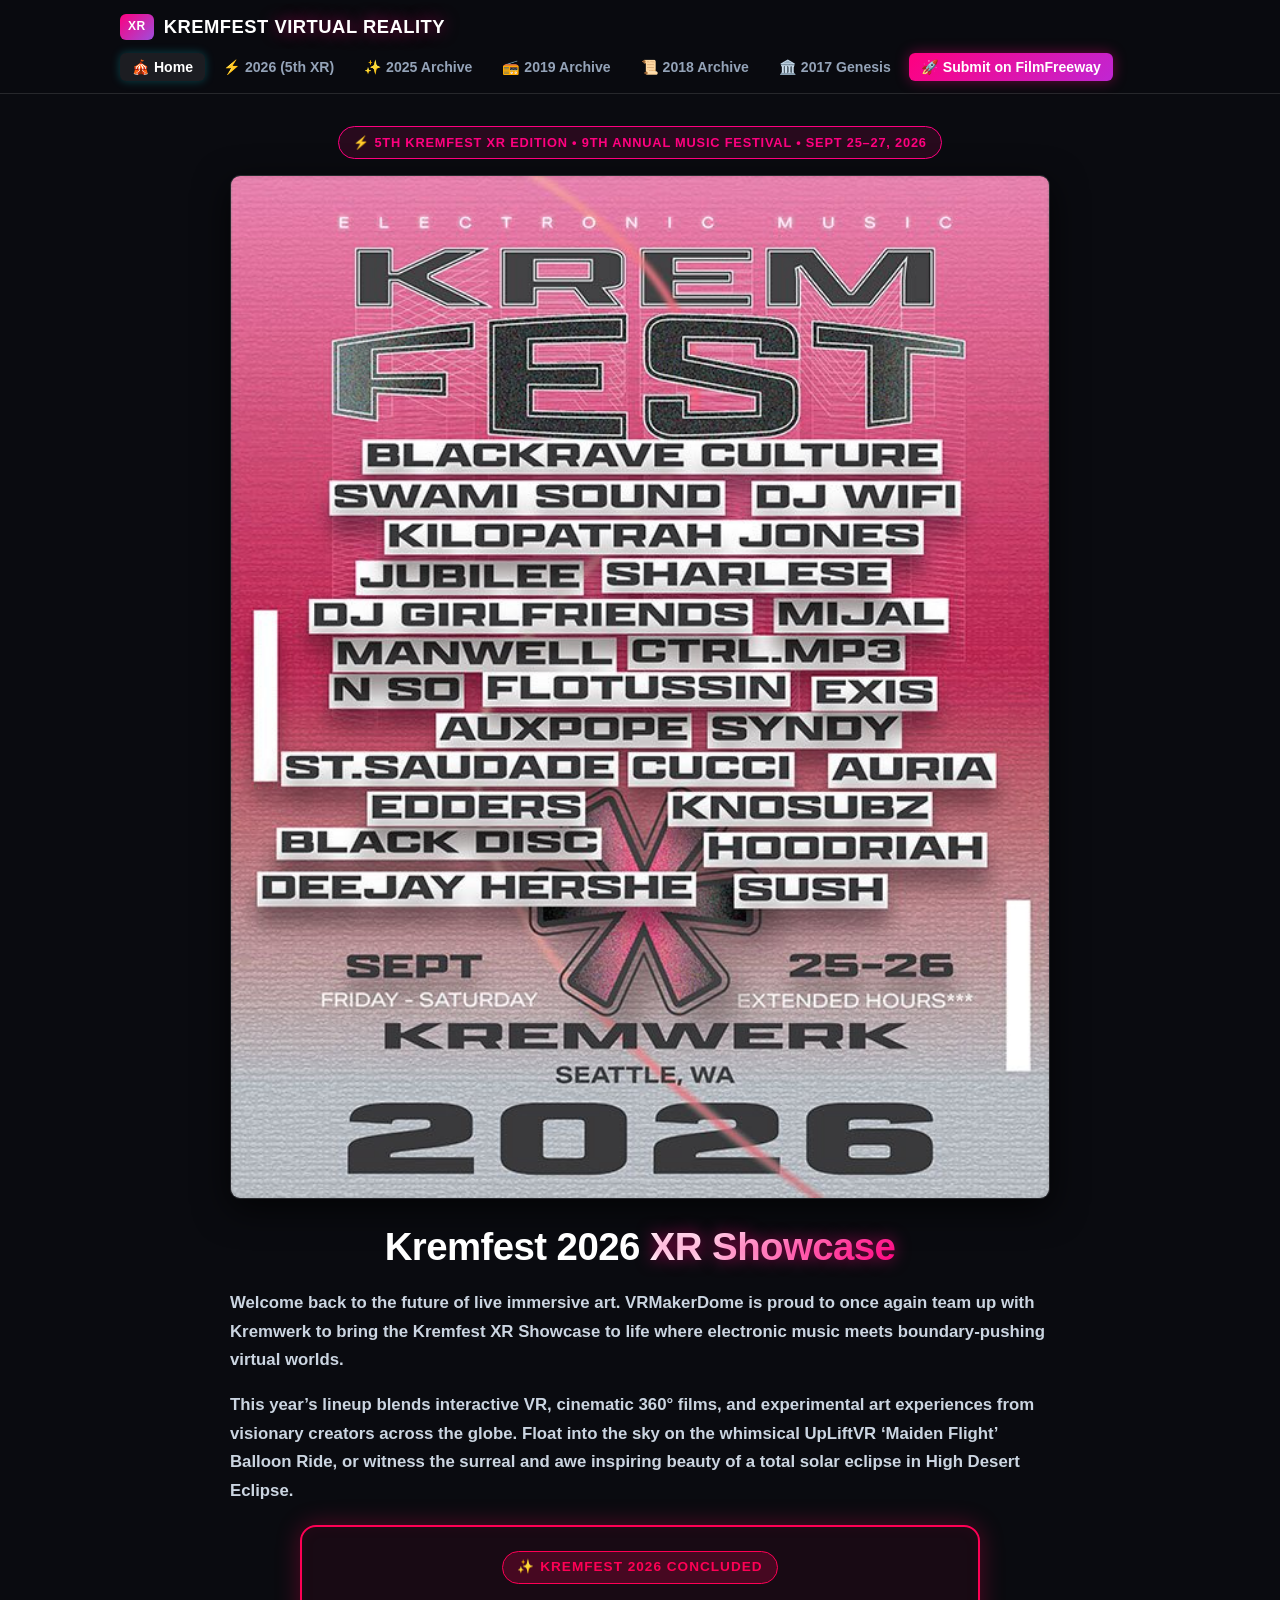
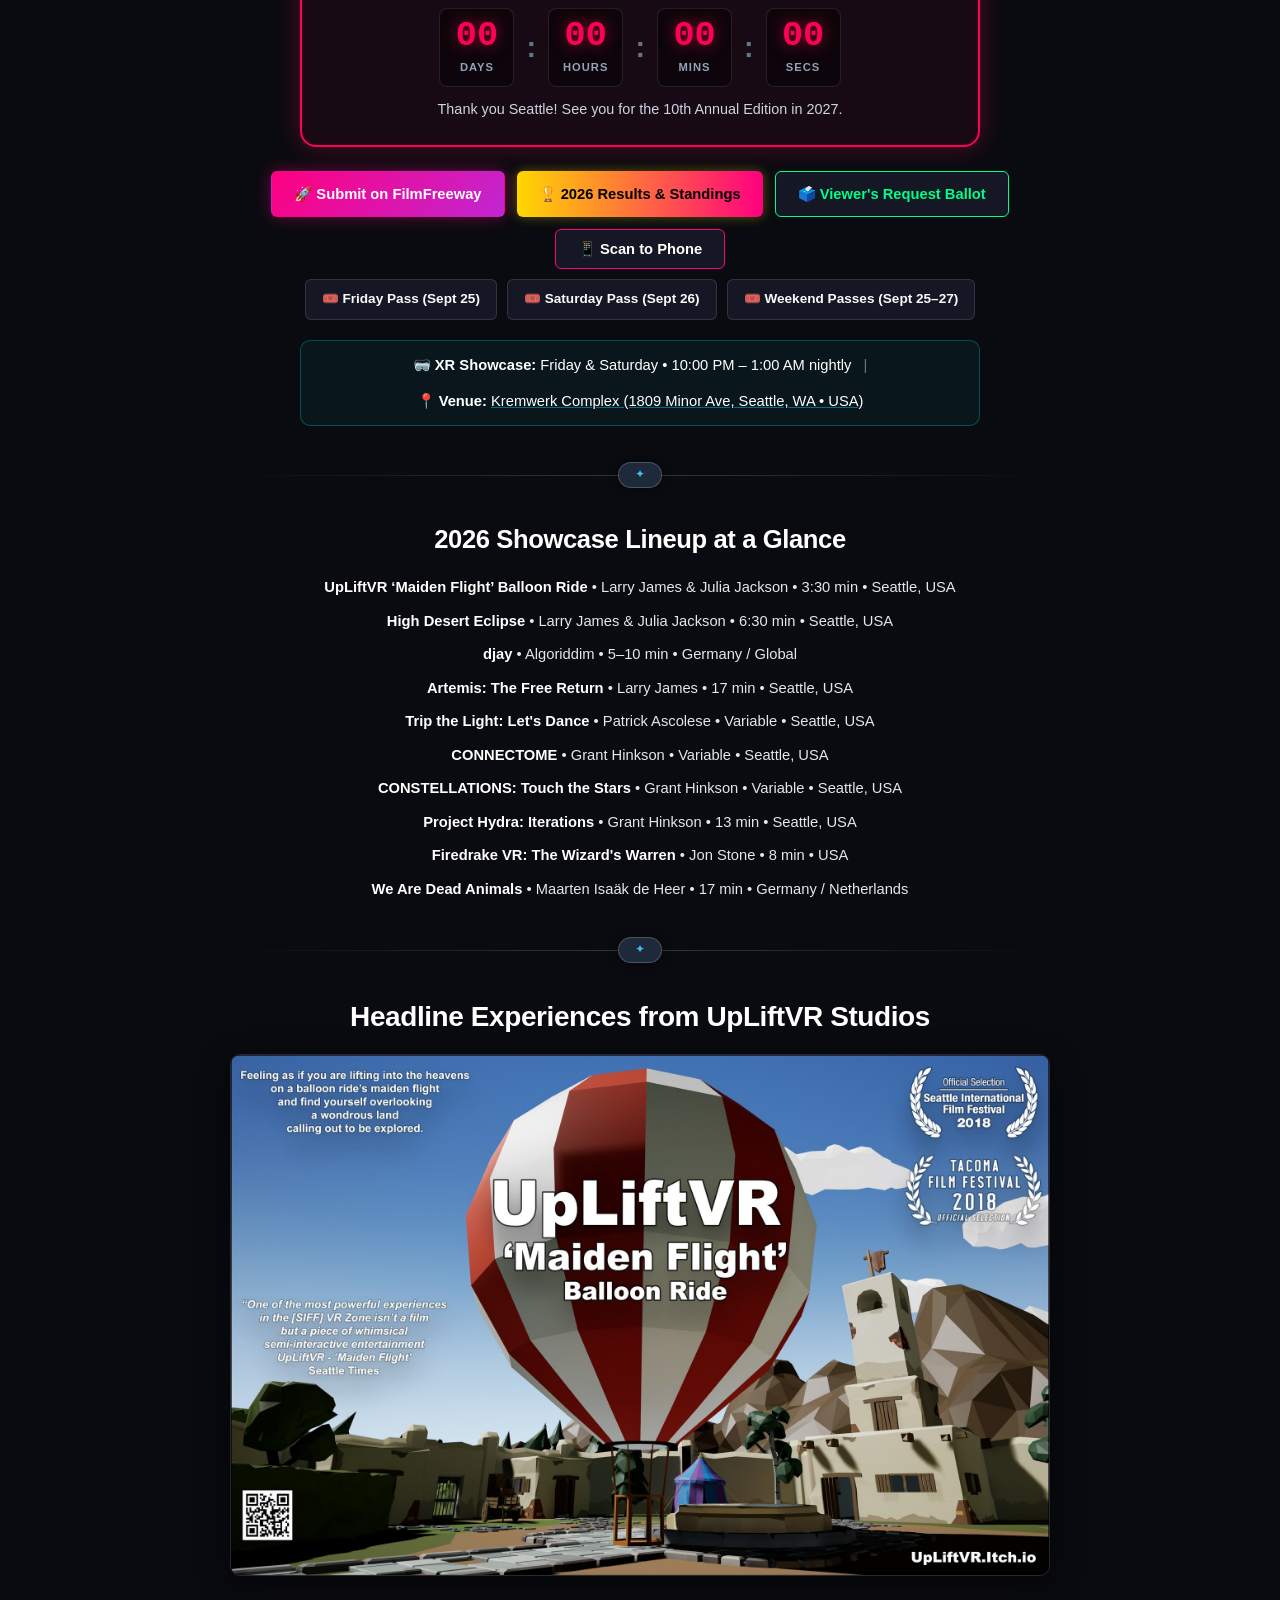
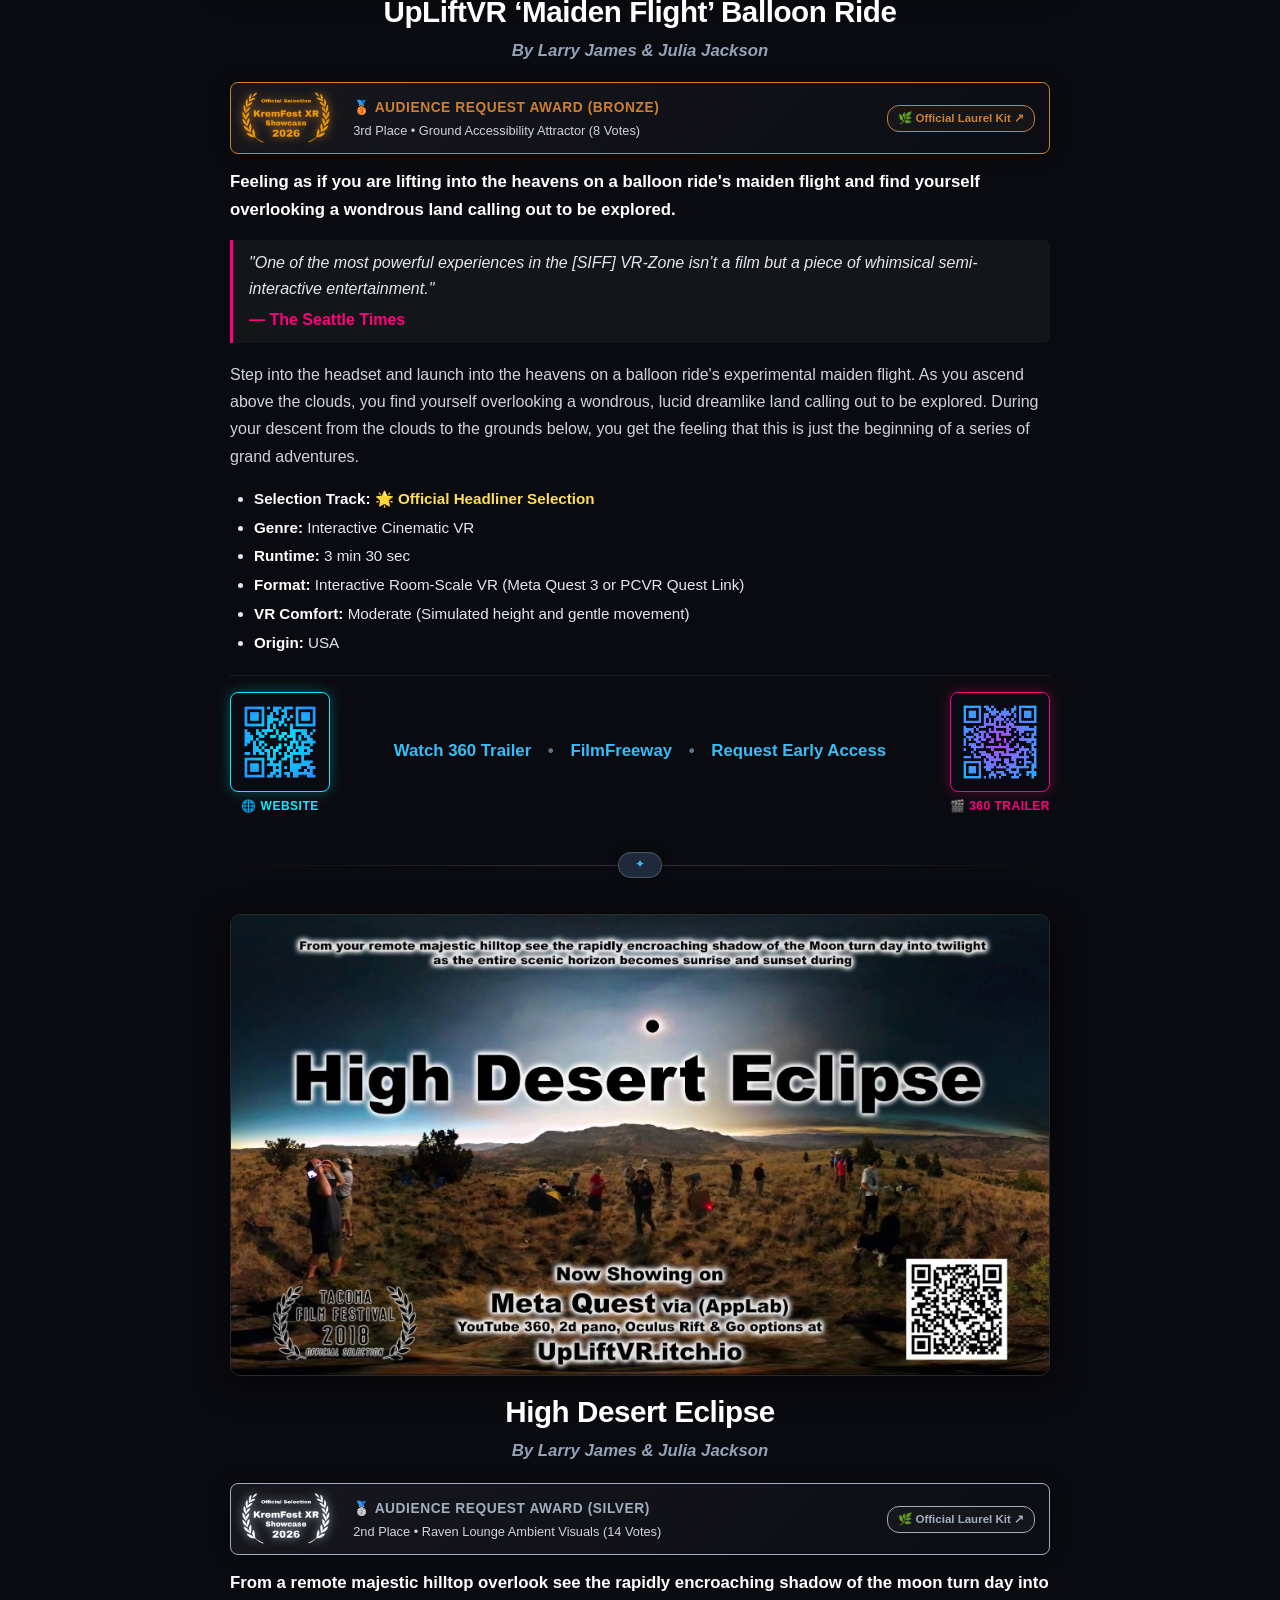
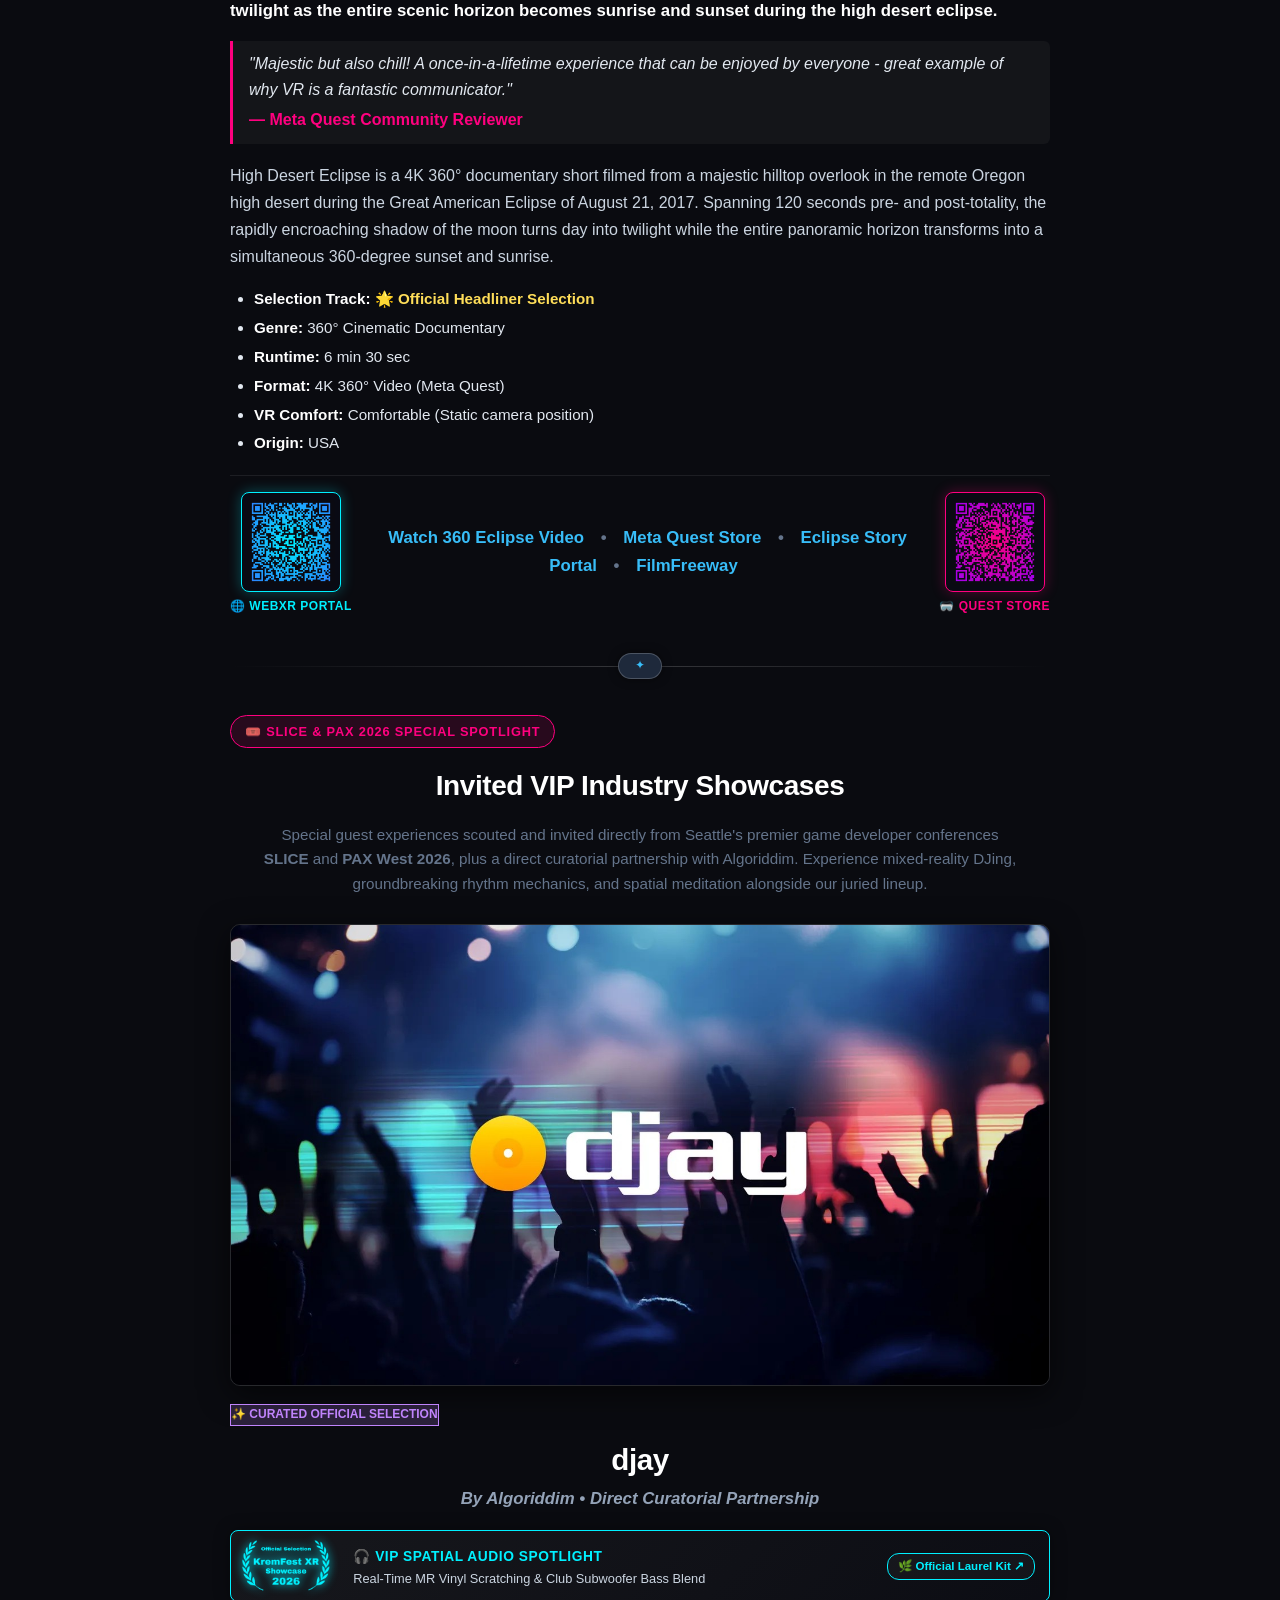
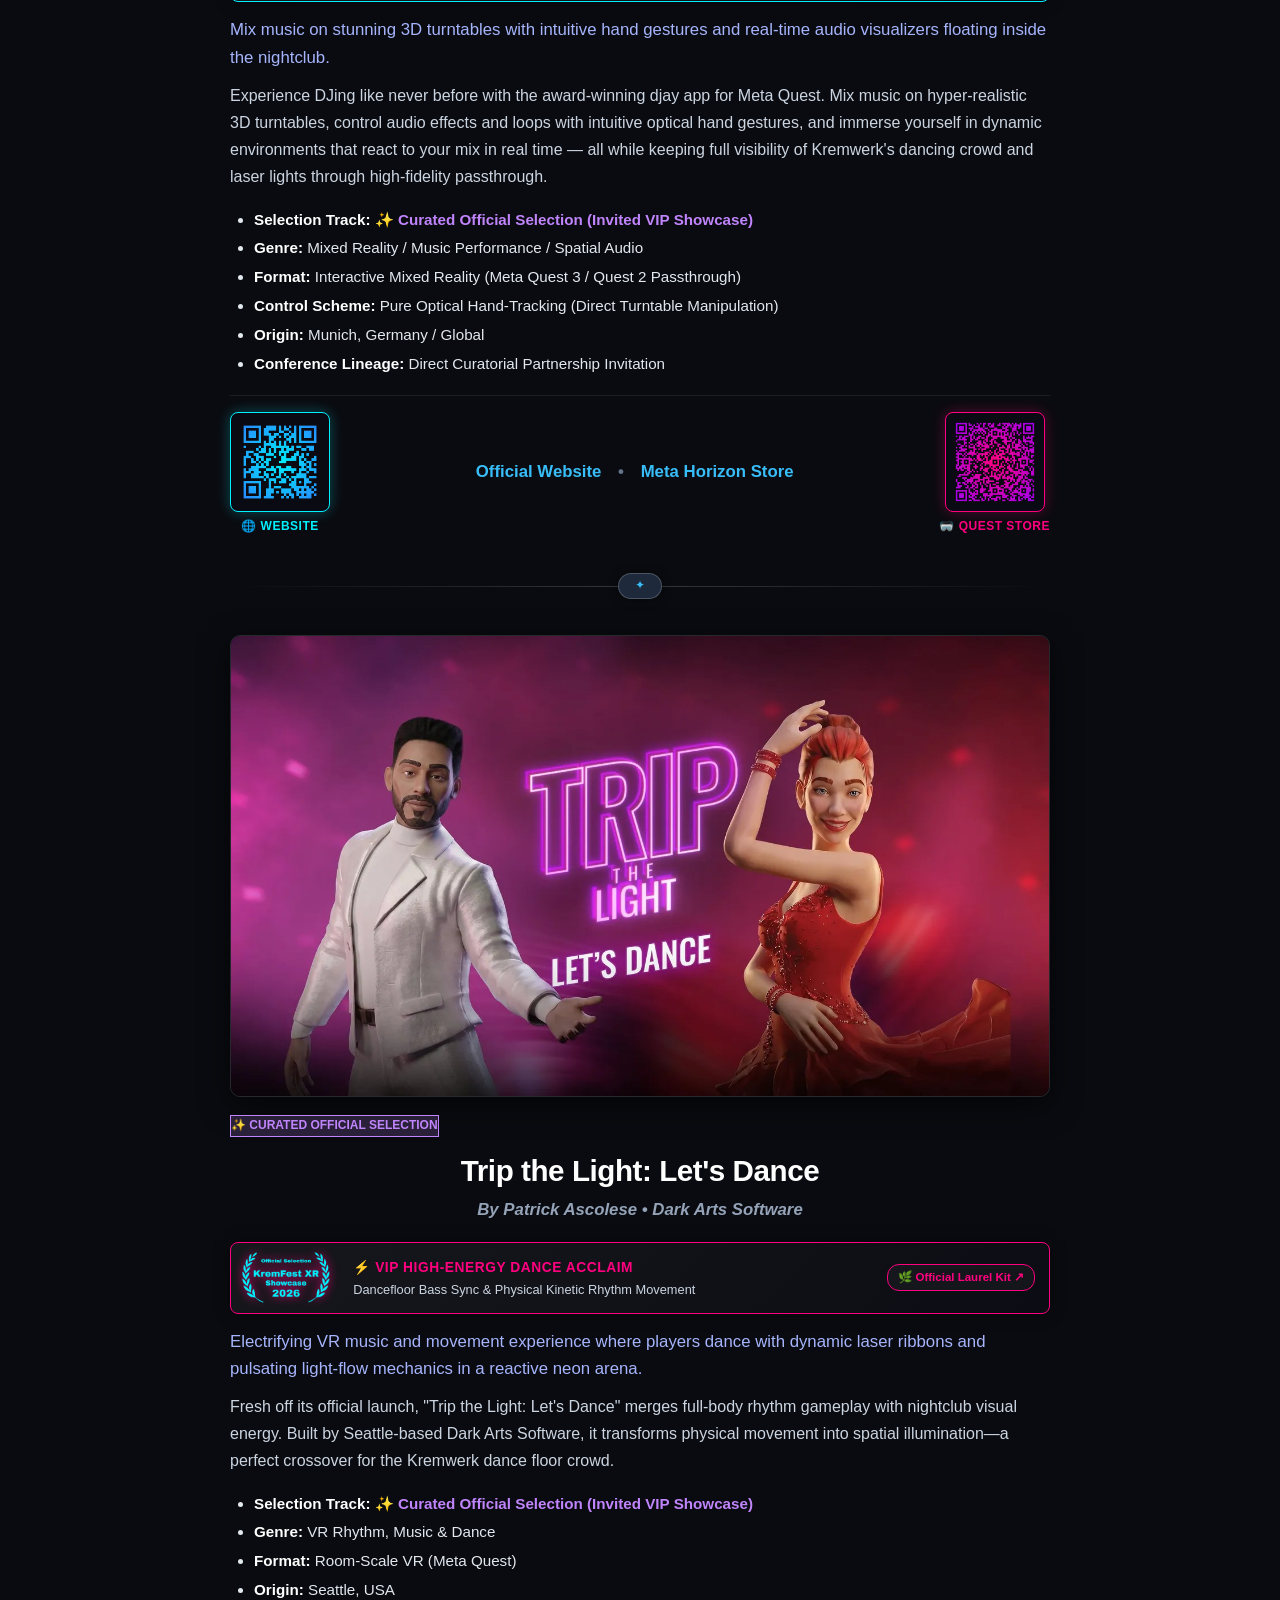
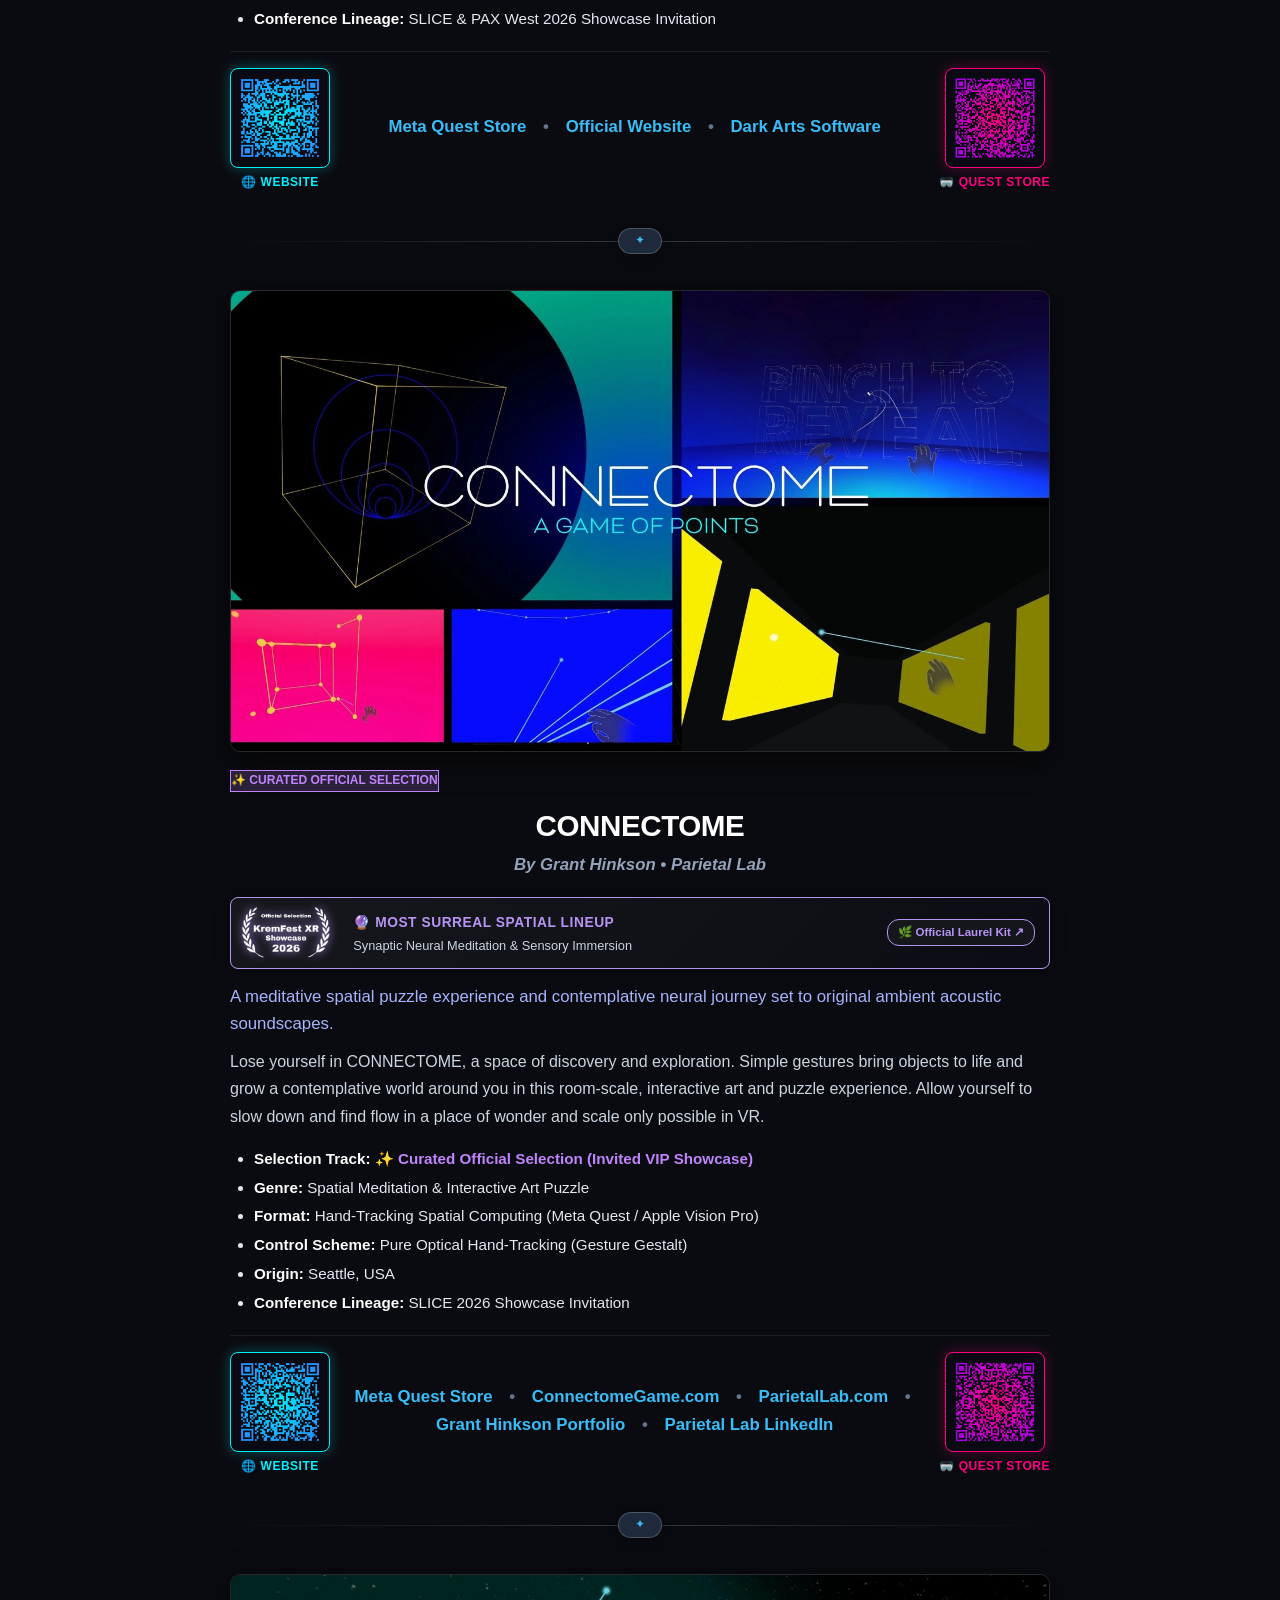
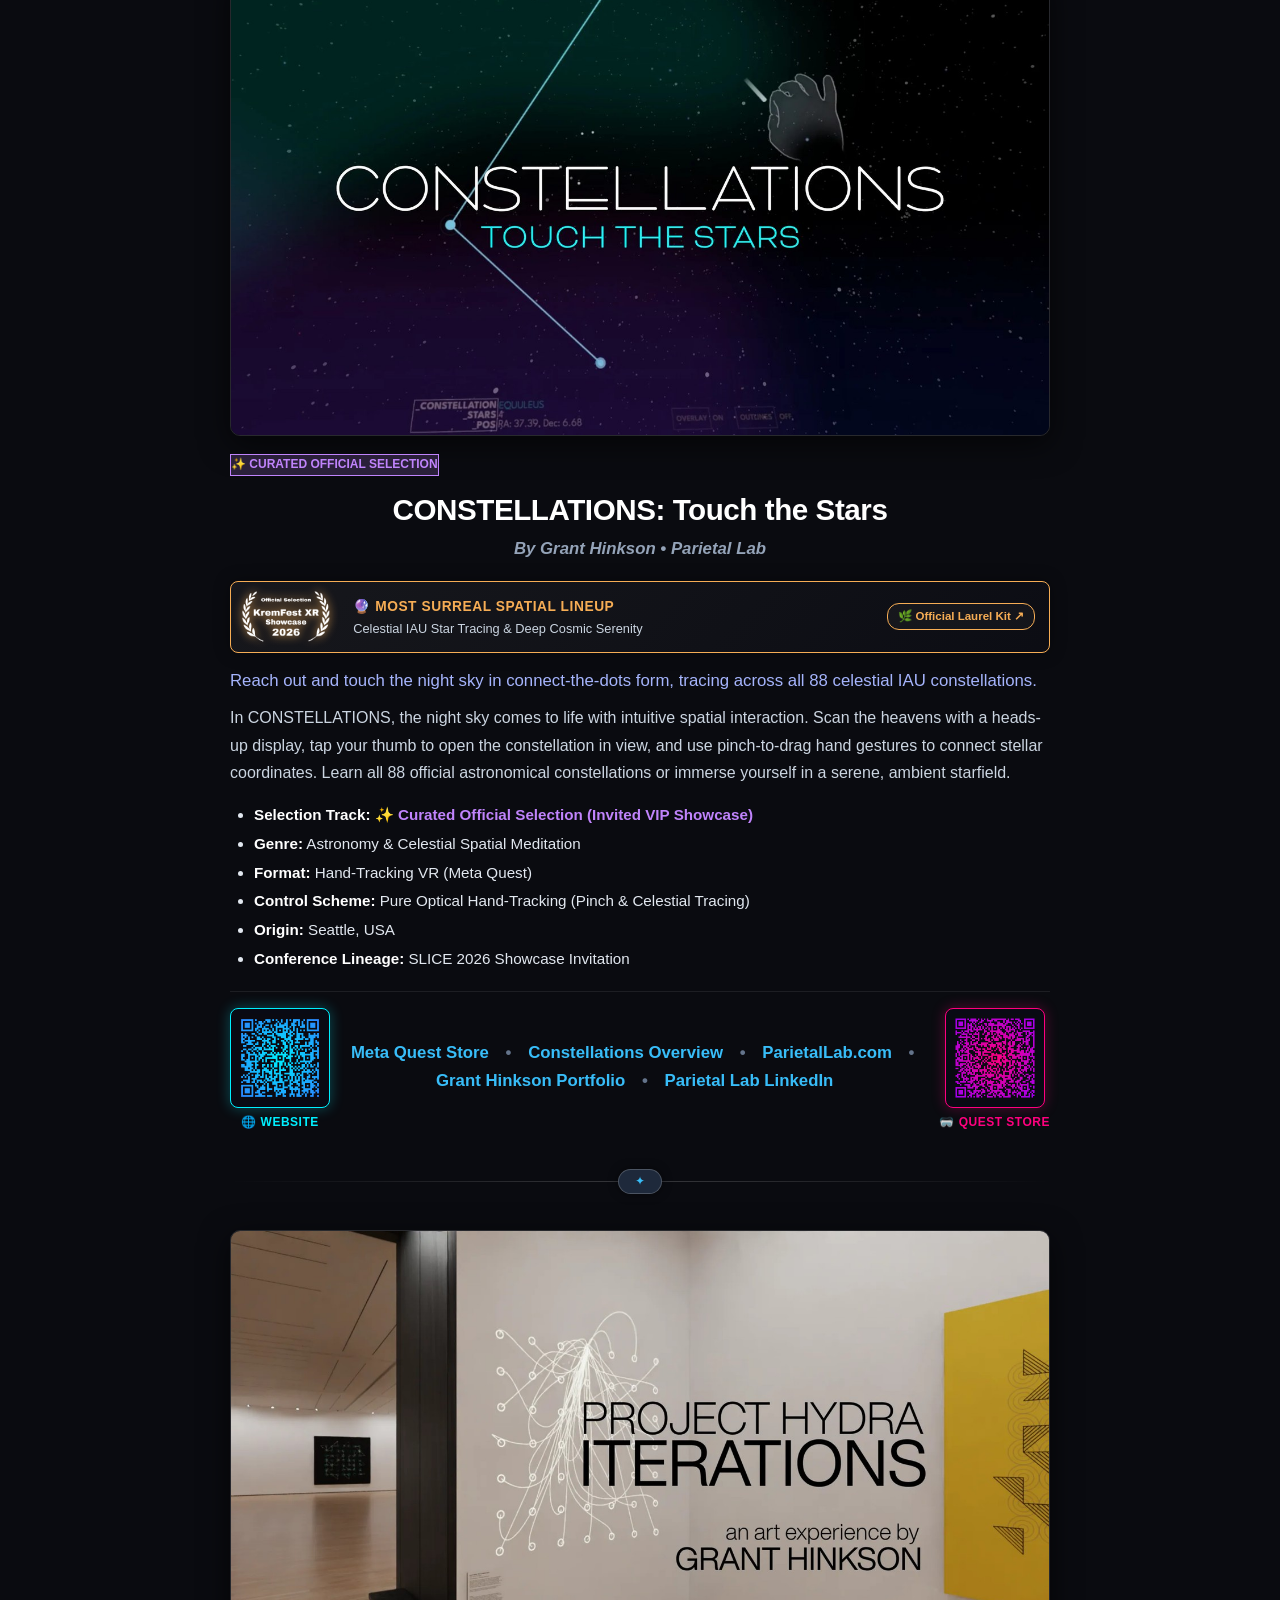
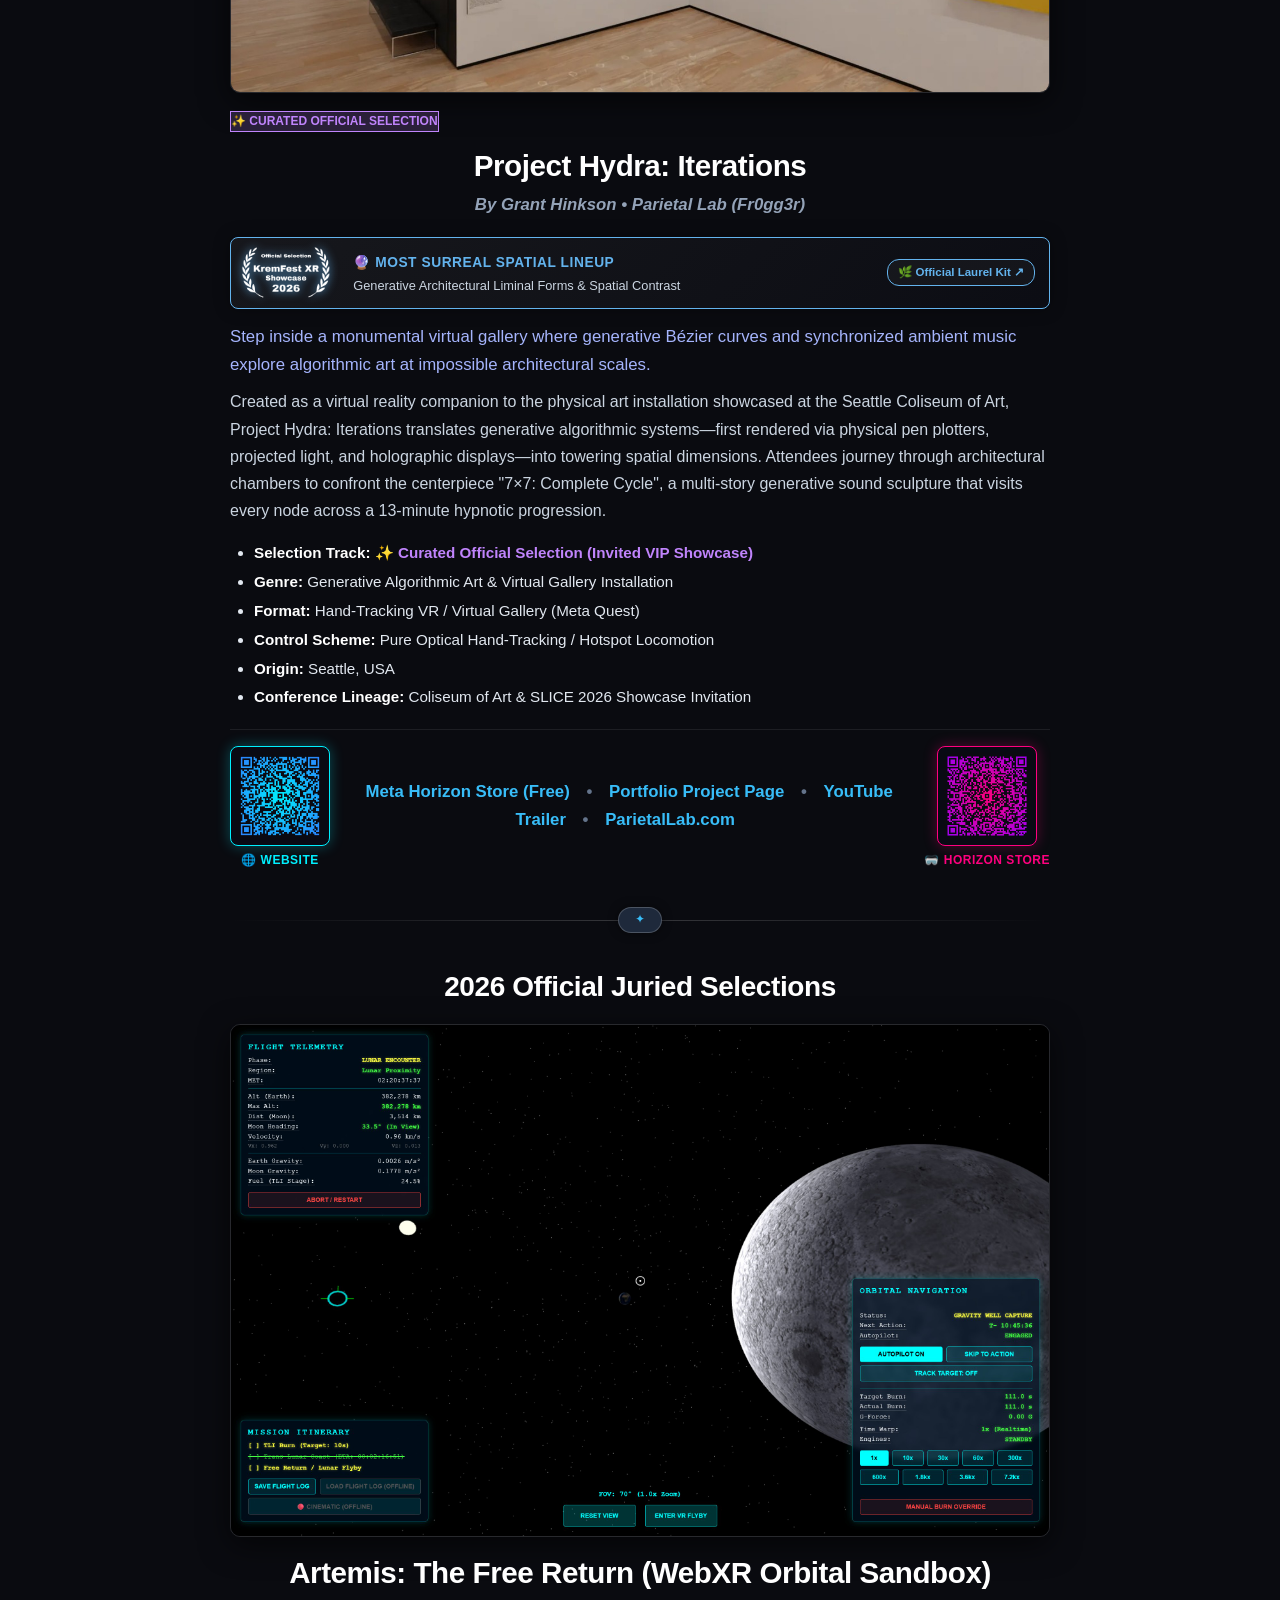
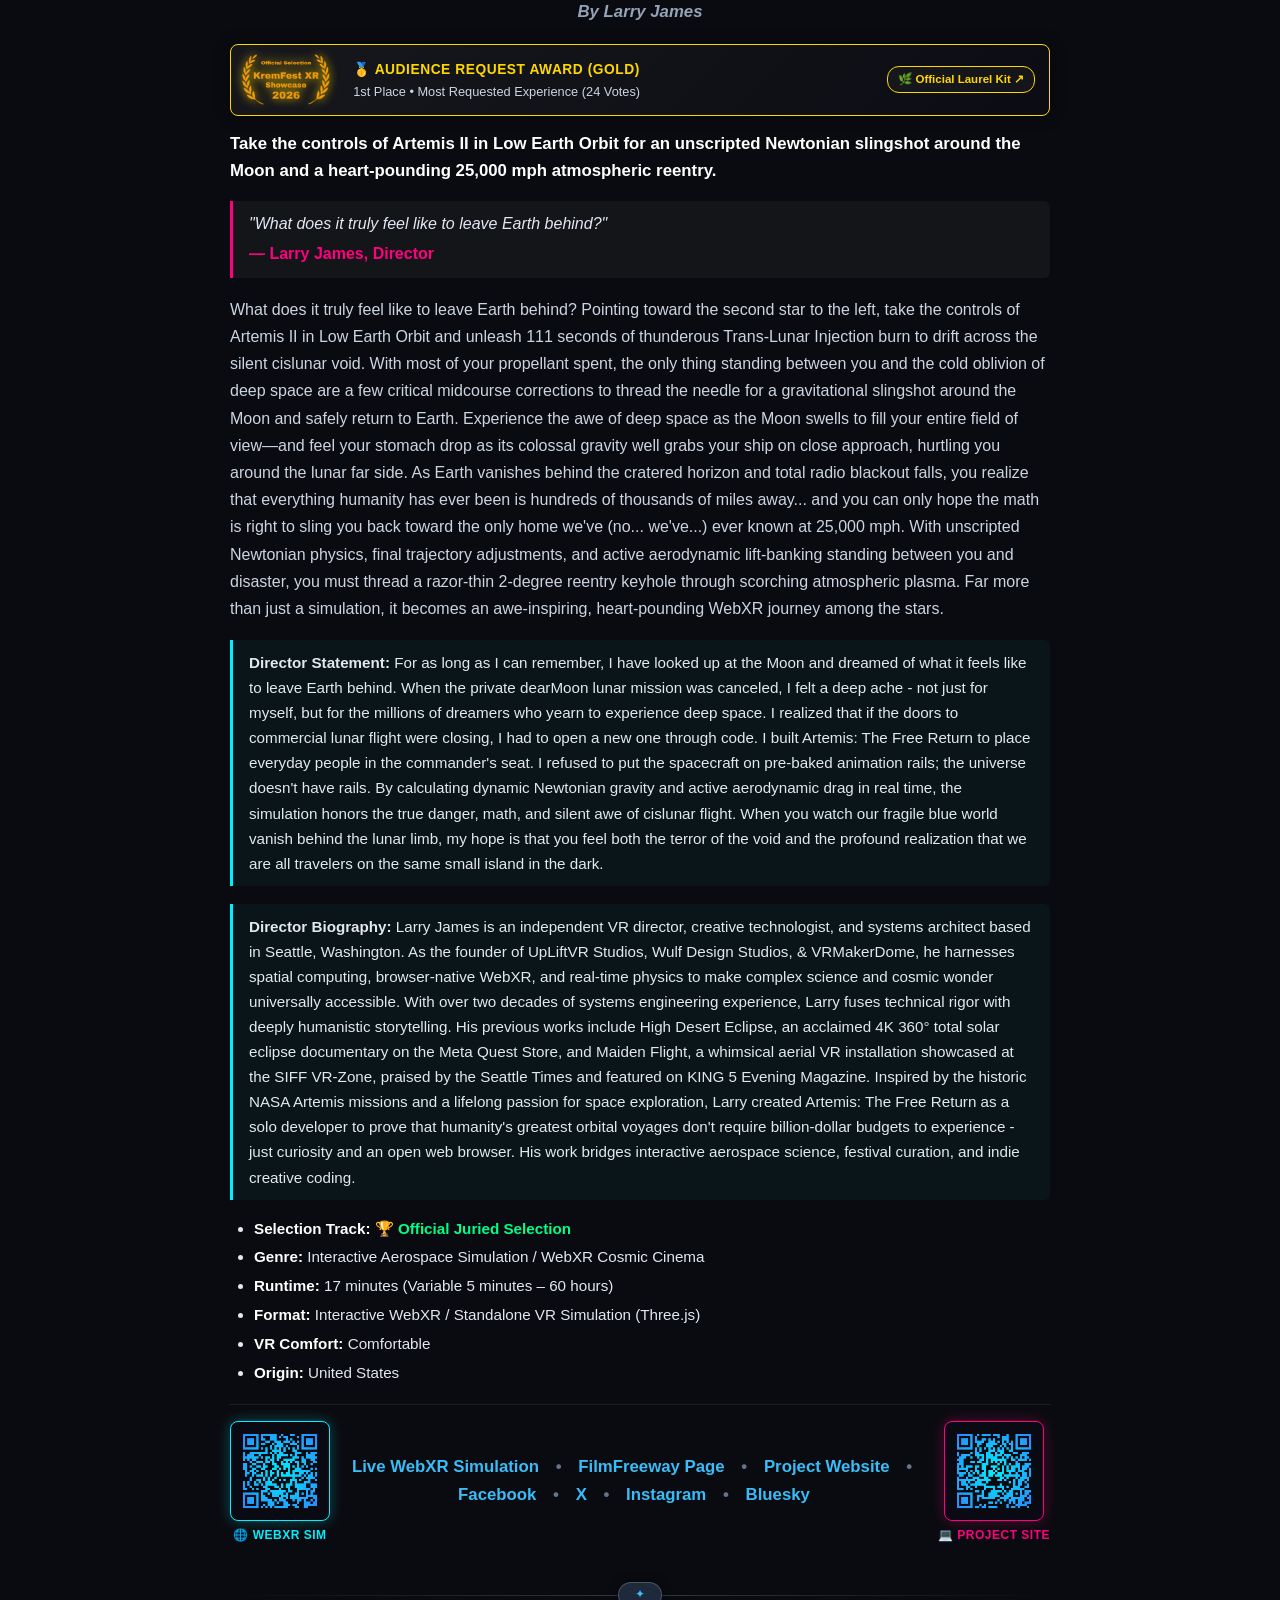
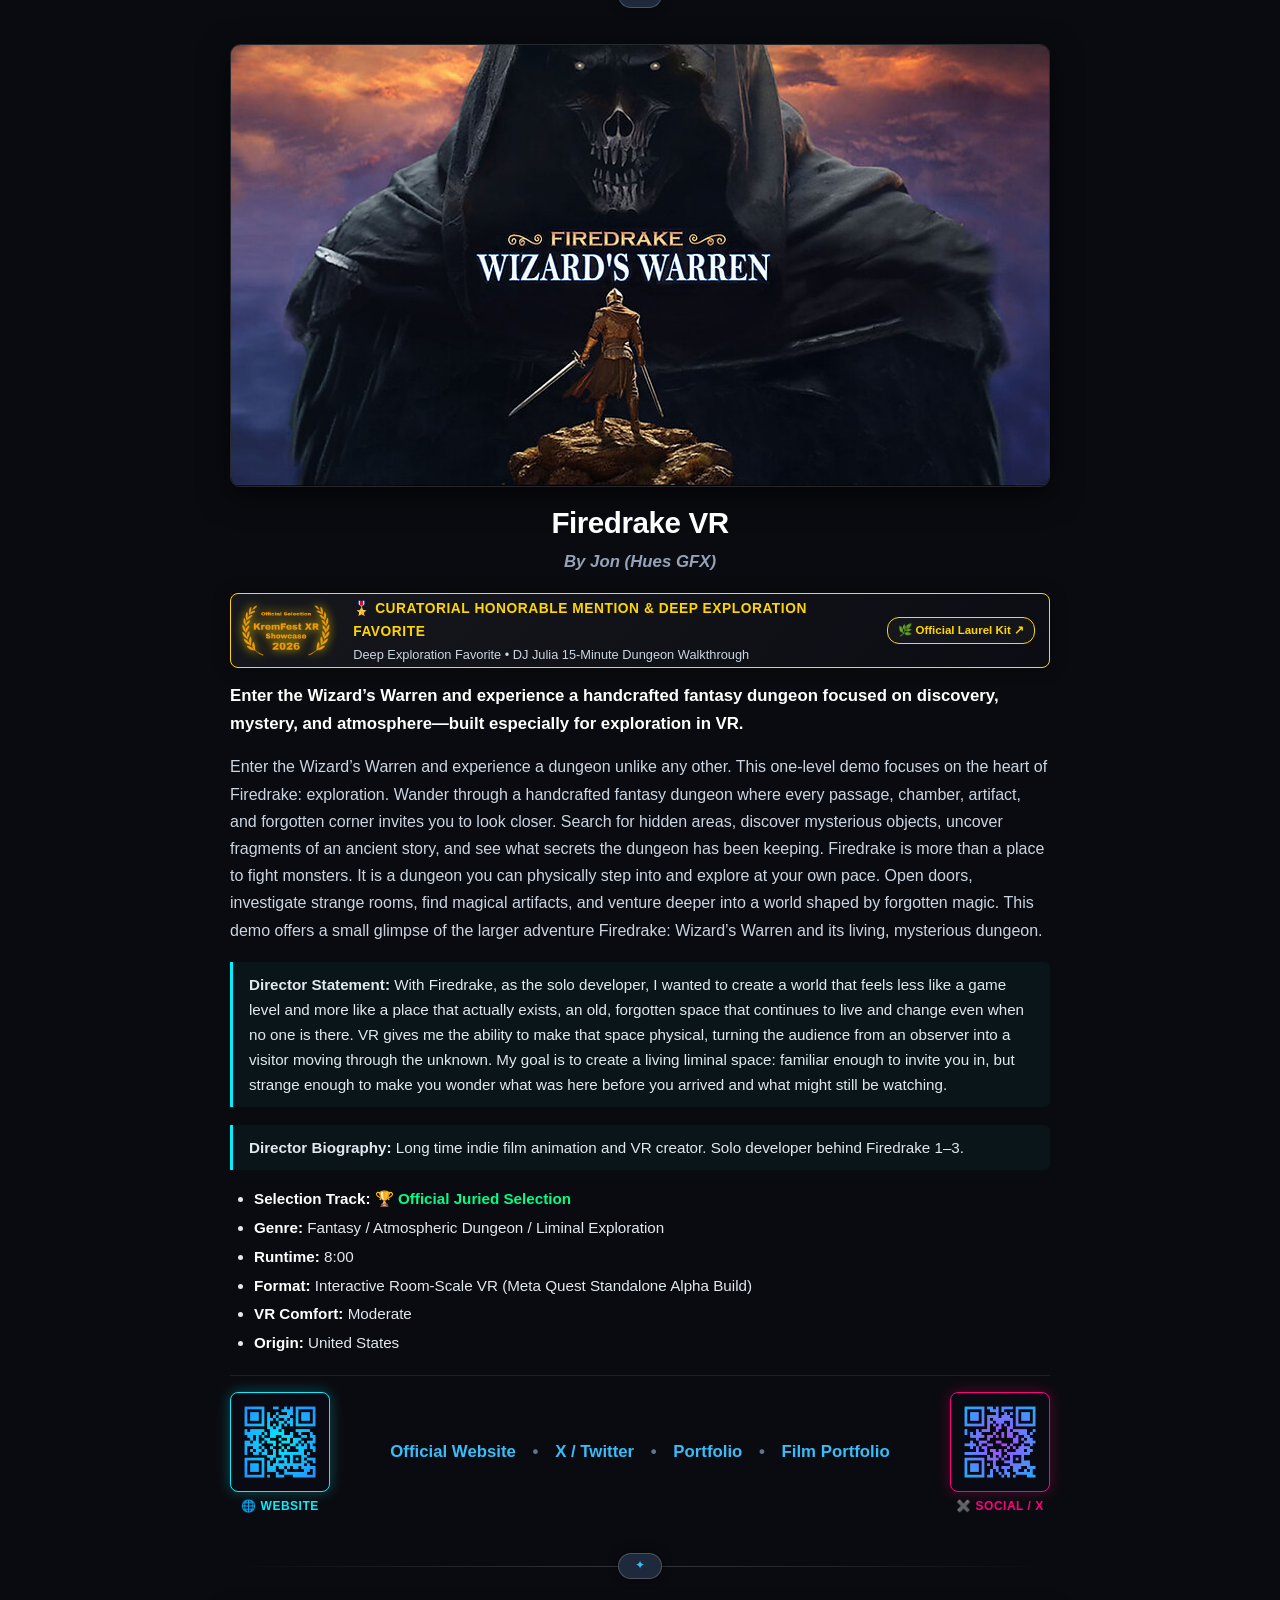
==== commit 8036e4ff: "v0.2.74: Lineup Award Laurels Far-Left Padding Elimination & Scale Calibration" ====
--- a/index.html
+++ b/index.html
@@ -440,9 +440,9 @@
       <h3 class="project-title">UpLiftVR ‘Maiden Flight’ Balloon Ride</h3>
       <div class="project-byline">By Larry James & Julia Jackson</div>
       
-      <div class="project-official-award-badge" style="display:flex; align-items:center; gap:12px; background:linear-gradient(135deg, rgba(255,255,255,0.05) 0%, rgba(12,13,20,0.92) 100%); border:1.5px solid #cd7f32; border-radius:8px; padding:8px 14px; margin:12px 0 14px 0; box-shadow:0 0 16px rgba(0,0,0,0.35); flex-wrap:wrap;">
-        <a href="assets/images/2026/laurels/kremfest_2026_laurel_gold.png" target="_blank" title="View / Download Official Selection Laurel" style="flex-shrink:0; display:inline-flex; align-items:center; text-decoration:none;">
-          <img src="assets/images/2026/laurels/kremfest_2026_laurel_gold.png" alt="Official Selection Laurel" style="height:48px; width:auto; object-fit:contain; filter:drop-shadow(0 0 4px #cd7f32);">
+      <div class="project-official-award-badge" style="display:flex; align-items:center; gap:12px; background:linear-gradient(135deg, rgba(255,255,255,0.05) 0%, rgba(12,13,20,0.92) 100%); border:1.5px solid #cd7f32; border-radius:8px; padding:4px 14px 4px 0; margin:12px 0 14px 0; box-shadow:0 0 16px rgba(0,0,0,0.35); flex-wrap:wrap;">
+        <a href="assets/images/2026/laurels/kremfest_2026_laurel_gold.png" target="_blank" title="View / Download Official Selection Laurel" style="flex-shrink:0; display:inline-flex; align-items:center; text-decoration:none; padding:0; margin:0;">
+          <img src="assets/images/2026/laurels/kremfest_2026_laurel_gold.png" alt="Official Selection Laurel" style="height:62px; width:auto; object-fit:contain; filter:drop-shadow(0 0 5px #cd7f32); display:block;">
         </a>
         <div style="flex:1; min-width:200px;">
           <div style="font-weight:800; font-size:0.86rem; color:#cd7f32; letter-spacing:0.04em; text-transform:uppercase;">🥉 AUDIENCE REQUEST AWARD (BRONZE)</div>
@@ -499,9 +499,9 @@
       <h3 class="project-title">High Desert Eclipse</h3>
       <div class="project-byline">By Larry James & Julia Jackson</div>
       
-      <div class="project-official-award-badge" style="display:flex; align-items:center; gap:12px; background:linear-gradient(135deg, rgba(255,255,255,0.05) 0%, rgba(12,13,20,0.92) 100%); border:1.5px solid #a0aec0; border-radius:8px; padding:8px 14px; margin:12px 0 14px 0; box-shadow:0 0 16px rgba(0,0,0,0.35); flex-wrap:wrap;">
-        <a href="assets/images/2026/laurels/kremfest_2026_laurel_white.png" target="_blank" title="View / Download Official Selection Laurel" style="flex-shrink:0; display:inline-flex; align-items:center; text-decoration:none;">
-          <img src="assets/images/2026/laurels/kremfest_2026_laurel_white.png" alt="Official Selection Laurel" style="height:48px; width:auto; object-fit:contain; filter:drop-shadow(0 0 4px #a0aec0);">
+      <div class="project-official-award-badge" style="display:flex; align-items:center; gap:12px; background:linear-gradient(135deg, rgba(255,255,255,0.05) 0%, rgba(12,13,20,0.92) 100%); border:1.5px solid #a0aec0; border-radius:8px; padding:4px 14px 4px 0; margin:12px 0 14px 0; box-shadow:0 0 16px rgba(0,0,0,0.35); flex-wrap:wrap;">
+        <a href="assets/images/2026/laurels/kremfest_2026_laurel_white.png" target="_blank" title="View / Download Official Selection Laurel" style="flex-shrink:0; display:inline-flex; align-items:center; text-decoration:none; padding:0; margin:0;">
+          <img src="assets/images/2026/laurels/kremfest_2026_laurel_white.png" alt="Official Selection Laurel" style="height:62px; width:auto; object-fit:contain; filter:drop-shadow(0 0 5px #a0aec0); display:block;">
         </a>
         <div style="flex:1; min-width:200px;">
           <div style="font-weight:800; font-size:0.86rem; color:#a0aec0; letter-spacing:0.04em; text-transform:uppercase;">🥈 AUDIENCE REQUEST AWARD (SILVER)</div>
@@ -570,9 +570,9 @@
         <h3 class="project-title">djay</h3>
         <div class="project-byline">By Algoriddim • Direct Curatorial Partnership</div>
         
-        <div class="project-official-award-badge" style="display:flex; align-items:center; gap:12px; background:linear-gradient(135deg, rgba(255,255,255,0.05) 0%, rgba(12,13,20,0.92) 100%); border:1.5px solid var(--neon-cyan); border-radius:8px; padding:8px 14px; margin:12px 0 14px 0; box-shadow:0 0 16px rgba(0,0,0,0.35); flex-wrap:wrap;">
-          <a href="assets/images/2026/laurels/kremfest_2026_laurel_cyan.png" target="_blank" title="View / Download Official Selection Laurel" style="flex-shrink:0; display:inline-flex; align-items:center; text-decoration:none;">
-            <img src="assets/images/2026/laurels/kremfest_2026_laurel_cyan.png" alt="Official Selection Laurel" style="height:48px; width:auto; object-fit:contain; filter:drop-shadow(0 0 4px var(--neon-cyan));">
+        <div class="project-official-award-badge" style="display:flex; align-items:center; gap:12px; background:linear-gradient(135deg, rgba(255,255,255,0.05) 0%, rgba(12,13,20,0.92) 100%); border:1.5px solid var(--neon-cyan); border-radius:8px; padding:4px 14px 4px 0; margin:12px 0 14px 0; box-shadow:0 0 16px rgba(0,0,0,0.35); flex-wrap:wrap;">
+          <a href="assets/images/2026/laurels/kremfest_2026_laurel_cyan.png" target="_blank" title="View / Download Official Selection Laurel" style="flex-shrink:0; display:inline-flex; align-items:center; text-decoration:none; padding:0; margin:0;">
+            <img src="assets/images/2026/laurels/kremfest_2026_laurel_cyan.png" alt="Official Selection Laurel" style="height:62px; width:auto; object-fit:contain; filter:drop-shadow(0 0 5px var(--neon-cyan)); display:block;">
           </a>
           <div style="flex:1; min-width:200px;">
             <div style="font-weight:800; font-size:0.86rem; color:var(--neon-cyan); letter-spacing:0.04em; text-transform:uppercase;">🎧 VIP SPATIAL AUDIO SPOTLIGHT</div>
@@ -620,9 +620,9 @@
         <h3 class="project-title">Trip the Light: Let's Dance</h3>
         <div class="project-byline">By Patrick Ascolese • Dark Arts Software</div>
         
-        <div class="project-official-award-badge" style="display:flex; align-items:center; gap:12px; background:linear-gradient(135deg, rgba(255,255,255,0.05) 0%, rgba(12,13,20,0.92) 100%); border:1.5px solid var(--neon-pink); border-radius:8px; padding:8px 14px; margin:12px 0 14px 0; box-shadow:0 0 16px rgba(0,0,0,0.35); flex-wrap:wrap;">
-          <a href="assets/images/2026/laurels/kremfest_2026_laurel_cyan.png" target="_blank" title="View / Download Official Selection Laurel" style="flex-shrink:0; display:inline-flex; align-items:center; text-decoration:none;">
-            <img src="assets/images/2026/laurels/kremfest_2026_laurel_cyan.png" alt="Official Selection Laurel" style="height:48px; width:auto; object-fit:contain; filter:drop-shadow(0 0 4px var(--neon-pink));">
+        <div class="project-official-award-badge" style="display:flex; align-items:center; gap:12px; background:linear-gradient(135deg, rgba(255,255,255,0.05) 0%, rgba(12,13,20,0.92) 100%); border:1.5px solid var(--neon-pink); border-radius:8px; padding:4px 14px 4px 0; margin:12px 0 14px 0; box-shadow:0 0 16px rgba(0,0,0,0.35); flex-wrap:wrap;">
+          <a href="assets/images/2026/laurels/kremfest_2026_laurel_cyan.png" target="_blank" title="View / Download Official Selection Laurel" style="flex-shrink:0; display:inline-flex; align-items:center; text-decoration:none; padding:0; margin:0;">
+            <img src="assets/images/2026/laurels/kremfest_2026_laurel_cyan.png" alt="Official Selection Laurel" style="height:62px; width:auto; object-fit:contain; filter:drop-shadow(0 0 5px var(--neon-pink)); display:block;">
           </a>
           <div style="flex:1; min-width:200px;">
             <div style="font-weight:800; font-size:0.86rem; color:var(--neon-pink); letter-spacing:0.04em; text-transform:uppercase;">⚡ VIP HIGH-ENERGY DANCE ACCLAIM</div>
@@ -670,9 +670,9 @@
         <h3 class="project-title">CONNECTOME</h3>
         <div class="project-byline">By Grant Hinkson • Parietal Lab</div>
         
-        <div class="project-official-award-badge" style="display:flex; align-items:center; gap:12px; background:linear-gradient(135deg, rgba(255,255,255,0.05) 0%, rgba(12,13,20,0.92) 100%); border:1.5px solid #b794f4; border-radius:8px; padding:8px 14px; margin:12px 0 14px 0; box-shadow:0 0 16px rgba(0,0,0,0.35); flex-wrap:wrap;">
-          <a href="assets/images/2026/laurels/kremfest_2026_laurel_white.png" target="_blank" title="View / Download Official Selection Laurel" style="flex-shrink:0; display:inline-flex; align-items:center; text-decoration:none;">
-            <img src="assets/images/2026/laurels/kremfest_2026_laurel_white.png" alt="Official Selection Laurel" style="height:48px; width:auto; object-fit:contain; filter:drop-shadow(0 0 4px #b794f4);">
+        <div class="project-official-award-badge" style="display:flex; align-items:center; gap:12px; background:linear-gradient(135deg, rgba(255,255,255,0.05) 0%, rgba(12,13,20,0.92) 100%); border:1.5px solid #b794f4; border-radius:8px; padding:4px 14px 4px 0; margin:12px 0 14px 0; box-shadow:0 0 16px rgba(0,0,0,0.35); flex-wrap:wrap;">
+          <a href="assets/images/2026/laurels/kremfest_2026_laurel_white.png" target="_blank" title="View / Download Official Selection Laurel" style="flex-shrink:0; display:inline-flex; align-items:center; text-decoration:none; padding:0; margin:0;">
+            <img src="assets/images/2026/laurels/kremfest_2026_laurel_white.png" alt="Official Selection Laurel" style="height:62px; width:auto; object-fit:contain; filter:drop-shadow(0 0 5px #b794f4); display:block;">
           </a>
           <div style="flex:1; min-width:200px;">
             <div style="font-weight:800; font-size:0.86rem; color:#b794f4; letter-spacing:0.04em; text-transform:uppercase;">🔮 MOST SURREAL SPATIAL LINEUP</div>
@@ -720,9 +720,9 @@
         <h3 class="project-title">CONSTELLATIONS: Touch the Stars</h3>
         <div class="project-byline">By Grant Hinkson • Parietal Lab</div>
         
-        <div class="project-official-award-badge" style="display:flex; align-items:center; gap:12px; background:linear-gradient(135deg, rgba(255,255,255,0.05) 0%, rgba(12,13,20,0.92) 100%); border:1.5px solid #f6ad55; border-radius:8px; padding:8px 14px; margin:12px 0 14px 0; box-shadow:0 0 16px rgba(0,0,0,0.35); flex-wrap:wrap;">
-          <a href="assets/images/2026/laurels/kremfest_2026_laurel_white.png" target="_blank" title="View / Download Official Selection Laurel" style="flex-shrink:0; display:inline-flex; align-items:center; text-decoration:none;">
-            <img src="assets/images/2026/laurels/kremfest_2026_laurel_white.png" alt="Official Selection Laurel" style="height:48px; width:auto; object-fit:contain; filter:drop-shadow(0 0 4px #f6ad55);">
+        <div class="project-official-award-badge" style="display:flex; align-items:center; gap:12px; background:linear-gradient(135deg, rgba(255,255,255,0.05) 0%, rgba(12,13,20,0.92) 100%); border:1.5px solid #f6ad55; border-radius:8px; padding:4px 14px 4px 0; margin:12px 0 14px 0; box-shadow:0 0 16px rgba(0,0,0,0.35); flex-wrap:wrap;">
+          <a href="assets/images/2026/laurels/kremfest_2026_laurel_white.png" target="_blank" title="View / Download Official Selection Laurel" style="flex-shrink:0; display:inline-flex; align-items:center; text-decoration:none; padding:0; margin:0;">
+            <img src="assets/images/2026/laurels/kremfest_2026_laurel_white.png" alt="Official Selection Laurel" style="height:62px; width:auto; object-fit:contain; filter:drop-shadow(0 0 5px #f6ad55); display:block;">
           </a>
           <div style="flex:1; min-width:200px;">
             <div style="font-weight:800; font-size:0.86rem; color:#f6ad55; letter-spacing:0.04em; text-transform:uppercase;">🔮 MOST SURREAL SPATIAL LINEUP</div>
@@ -770,9 +770,9 @@
         <h3 class="project-title">Project Hydra: Iterations</h3>
         <div class="project-byline">By Grant Hinkson • Parietal Lab (Fr0gg3r)</div>
         
-        <div class="project-official-award-badge" style="display:flex; align-items:center; gap:12px; background:linear-gradient(135deg, rgba(255,255,255,0.05) 0%, rgba(12,13,20,0.92) 100%); border:1.5px solid #63b3ed; border-radius:8px; padding:8px 14px; margin:12px 0 14px 0; box-shadow:0 0 16px rgba(0,0,0,0.35); flex-wrap:wrap;">
-          <a href="assets/images/2026/laurels/kremfest_2026_laurel_white.png" target="_blank" title="View / Download Official Selection Laurel" style="flex-shrink:0; display:inline-flex; align-items:center; text-decoration:none;">
-            <img src="assets/images/2026/laurels/kremfest_2026_laurel_white.png" alt="Official Selection Laurel" style="height:48px; width:auto; object-fit:contain; filter:drop-shadow(0 0 4px #63b3ed);">
+        <div class="project-official-award-badge" style="display:flex; align-items:center; gap:12px; background:linear-gradient(135deg, rgba(255,255,255,0.05) 0%, rgba(12,13,20,0.92) 100%); border:1.5px solid #63b3ed; border-radius:8px; padding:4px 14px 4px 0; margin:12px 0 14px 0; box-shadow:0 0 16px rgba(0,0,0,0.35); flex-wrap:wrap;">
+          <a href="assets/images/2026/laurels/kremfest_2026_laurel_white.png" target="_blank" title="View / Download Official Selection Laurel" style="flex-shrink:0; display:inline-flex; align-items:center; text-decoration:none; padding:0; margin:0;">
+            <img src="assets/images/2026/laurels/kremfest_2026_laurel_white.png" alt="Official Selection Laurel" style="height:62px; width:auto; object-fit:contain; filter:drop-shadow(0 0 5px #63b3ed); display:block;">
           </a>
           <div style="flex:1; min-width:200px;">
             <div style="font-weight:800; font-size:0.86rem; color:#63b3ed; letter-spacing:0.04em; text-transform:uppercase;">🔮 MOST SURREAL SPATIAL LINEUP</div>
@@ -823,9 +823,9 @@
       <h3 class="project-title">Artemis: The Free Return (WebXR Orbital Sandbox)</h3>
       <div class="project-byline">By Larry James</div>
       
-      <div class="project-official-award-badge" style="display:flex; align-items:center; gap:12px; background:linear-gradient(135deg, rgba(255,255,255,0.05) 0%, rgba(12,13,20,0.92) 100%); border:1.5px solid #ffd700; border-radius:8px; padding:8px 14px; margin:12px 0 14px 0; box-shadow:0 0 16px rgba(0,0,0,0.35); flex-wrap:wrap;">
-        <a href="assets/images/2026/laurels/kremfest_2026_laurel_gold.png" target="_blank" title="View / Download Official Selection Laurel" style="flex-shrink:0; display:inline-flex; align-items:center; text-decoration:none;">
-          <img src="assets/images/2026/laurels/kremfest_2026_laurel_gold.png" alt="Official Selection Laurel" style="height:48px; width:auto; object-fit:contain; filter:drop-shadow(0 0 4px #ffd700);">
+      <div class="project-official-award-badge" style="display:flex; align-items:center; gap:12px; background:linear-gradient(135deg, rgba(255,255,255,0.05) 0%, rgba(12,13,20,0.92) 100%); border:1.5px solid #ffd700; border-radius:8px; padding:4px 14px 4px 0; margin:12px 0 14px 0; box-shadow:0 0 16px rgba(0,0,0,0.35); flex-wrap:wrap;">
+        <a href="assets/images/2026/laurels/kremfest_2026_laurel_gold.png" target="_blank" title="View / Download Official Selection Laurel" style="flex-shrink:0; display:inline-flex; align-items:center; text-decoration:none; padding:0; margin:0;">
+          <img src="assets/images/2026/laurels/kremfest_2026_laurel_gold.png" alt="Official Selection Laurel" style="height:62px; width:auto; object-fit:contain; filter:drop-shadow(0 0 5px #ffd700); display:block;">
         </a>
         <div style="flex:1; min-width:200px;">
           <div style="font-weight:800; font-size:0.86rem; color:#ffd700; letter-spacing:0.04em; text-transform:uppercase;">🥇 AUDIENCE REQUEST AWARD (GOLD)</div>
@@ -892,9 +892,9 @@
       <h3 class="project-title">Firedrake VR</h3>
       <div class="project-byline">By Jon (Hues GFX)</div>
       
-      <div class="project-official-award-badge" style="display:flex; align-items:center; gap:12px; background:linear-gradient(135deg, rgba(255,255,255,0.05) 0%, rgba(12,13,20,0.92) 100%); border:1.5px solid #ffd700; border-radius:8px; padding:8px 14px; margin:12px 0 14px 0; box-shadow:0 0 16px rgba(0,0,0,0.35); flex-wrap:wrap;">
-        <a href="assets/images/2026/laurels/kremfest_2026_laurel_gold.png" target="_blank" title="View / Download Official Selection Laurel" style="flex-shrink:0; display:inline-flex; align-items:center; text-decoration:none;">
-          <img src="assets/images/2026/laurels/kremfest_2026_laurel_gold.png" alt="Official Selection Laurel" style="height:48px; width:auto; object-fit:contain; filter:drop-shadow(0 0 4px #ffd700);">
+      <div class="project-official-award-badge" style="display:flex; align-items:center; gap:12px; background:linear-gradient(135deg, rgba(255,255,255,0.05) 0%, rgba(12,13,20,0.92) 100%); border:1.5px solid #ffd700; border-radius:8px; padding:4px 14px 4px 0; margin:12px 0 14px 0; box-shadow:0 0 16px rgba(0,0,0,0.35); flex-wrap:wrap;">
+        <a href="assets/images/2026/laurels/kremfest_2026_laurel_gold.png" target="_blank" title="View / Download Official Selection Laurel" style="flex-shrink:0; display:inline-flex; align-items:center; text-decoration:none; padding:0; margin:0;">
+          <img src="assets/images/2026/laurels/kremfest_2026_laurel_gold.png" alt="Official Selection Laurel" style="height:62px; width:auto; object-fit:contain; filter:drop-shadow(0 0 5px #ffd700); display:block;">
         </a>
         <div style="flex:1; min-width:200px;">
           <div style="font-weight:800; font-size:0.86rem; color:#ffd700; letter-spacing:0.04em; text-transform:uppercase;">🎖️ CURATORIAL HONORABLE MENTION & DEEP EXPLORATION FAVORITE</div>
@@ -953,9 +953,9 @@
       <h3 class="project-title">We Are Dead Animals</h3>
       <div class="project-byline">By Tote Tiere Maarten (Maarten Isaäk de Heer)</div>
       
-      <div class="project-official-award-badge" style="display:flex; align-items:center; gap:12px; background:linear-gradient(135deg, rgba(255,255,255,0.05) 0%, rgba(12,13,20,0.92) 100%); border:1.5px solid #ff7979; border-radius:8px; padding:8px 14px; margin:12px 0 14px 0; box-shadow:0 0 16px rgba(0,0,0,0.35); flex-wrap:wrap;">
-        <a href="assets/images/2026/laurels/kremfest_2026_laurel_gold.png" target="_blank" title="View / Download Official Selection Laurel" style="flex-shrink:0; display:inline-flex; align-items:center; text-decoration:none;">
-          <img src="assets/images/2026/laurels/kremfest_2026_laurel_gold.png" alt="Official Selection Laurel" style="height:48px; width:auto; object-fit:contain; filter:drop-shadow(0 0 4px #ff7979);">
+      <div class="project-official-award-badge" style="display:flex; align-items:center; gap:12px; background:linear-gradient(135deg, rgba(255,255,255,0.05) 0%, rgba(12,13,20,0.92) 100%); border:1.5px solid #ff7979; border-radius:8px; padding:4px 14px 4px 0; margin:12px 0 14px 0; box-shadow:0 0 16px rgba(0,0,0,0.35); flex-wrap:wrap;">
+        <a href="assets/images/2026/laurels/kremfest_2026_laurel_gold.png" target="_blank" title="View / Download Official Selection Laurel" style="flex-shrink:0; display:inline-flex; align-items:center; text-decoration:none; padding:0; margin:0;">
+          <img src="assets/images/2026/laurels/kremfest_2026_laurel_gold.png" alt="Official Selection Laurel" style="height:62px; width:auto; object-fit:contain; filter:drop-shadow(0 0 5px #ff7979); display:block;">
         </a>
         <div style="flex:1; min-width:200px;">
           <div style="font-weight:800; font-size:0.86rem; color:#ff7979; letter-spacing:0.04em; text-transform:uppercase;">🦊 AVANT-GARDE ANIMATION SELECTION</div>
--- a/assets/css/style.css
+++ b/assets/css/style.css
@@ -653,20 +653,26 @@
 .ballot-item {
   display: flex;
   align-items: flex-start;
-  gap: 14px;
-  padding: 16px;
-  border: 1px solid var(--border-subtle);
-  border-radius: var(--radius-md);
-  margin-bottom: 14px;
+  gap: 16px;
+  padding: 18px 20px;
+  background: rgba(0, 0, 0, 0.42);
+  border: 1.5px solid var(--border-subtle);
+  border-radius: var(--radius-sm);
+  margin-bottom: 16px;
   cursor: pointer;
   transition: all 0.2s ease;
 }
 
-.ballot-item:hover,
+.ballot-item:hover {
+  border-color: rgba(0, 240, 255, 0.65) !important;
+  background: rgba(0, 240, 255, 0.06) !important;
+  box-shadow: 0 0 18px rgba(0, 240, 255, 0.22) !important;
+}
+
 .ballot-item.selected {
-  border-color: var(--neon-cyan);
-  background: rgba(0, 240, 255, 0.08);
-  box-shadow: 0 0 15px rgba(0, 240, 255, 0.2);
+  border-color: var(--neon-cyan) !important;
+  background: rgba(0, 240, 255, 0.12) !important;
+  box-shadow: 0 0 25px rgba(0, 240, 255, 0.45) !important;
 }
 
 .ballot-radio {
@@ -674,6 +680,25 @@
   accent-color: var(--neon-pink);
   width: 18px;
   height: 18px;
+}
+
+.standing-slide-card {
+  display: flex;
+  align-items: flex-start;
+  gap: 22px;
+  padding: 20px 22px;
+  background: rgba(0, 0, 0, 0.42);
+  border: 1.5px solid var(--border-subtle);
+  border-radius: var(--radius-sm);
+  margin-bottom: 18px;
+  transition: all 0.25s ease;
+  flex-wrap: wrap;
+}
+
+.standing-slide-card:hover {
+  border-color: rgba(0, 240, 255, 0.45);
+  background: rgba(0, 240, 255, 0.04);
+  box-shadow: 0 0 20px rgba(0, 240, 255, 0.18);
 }
 
 .feedback-textarea {
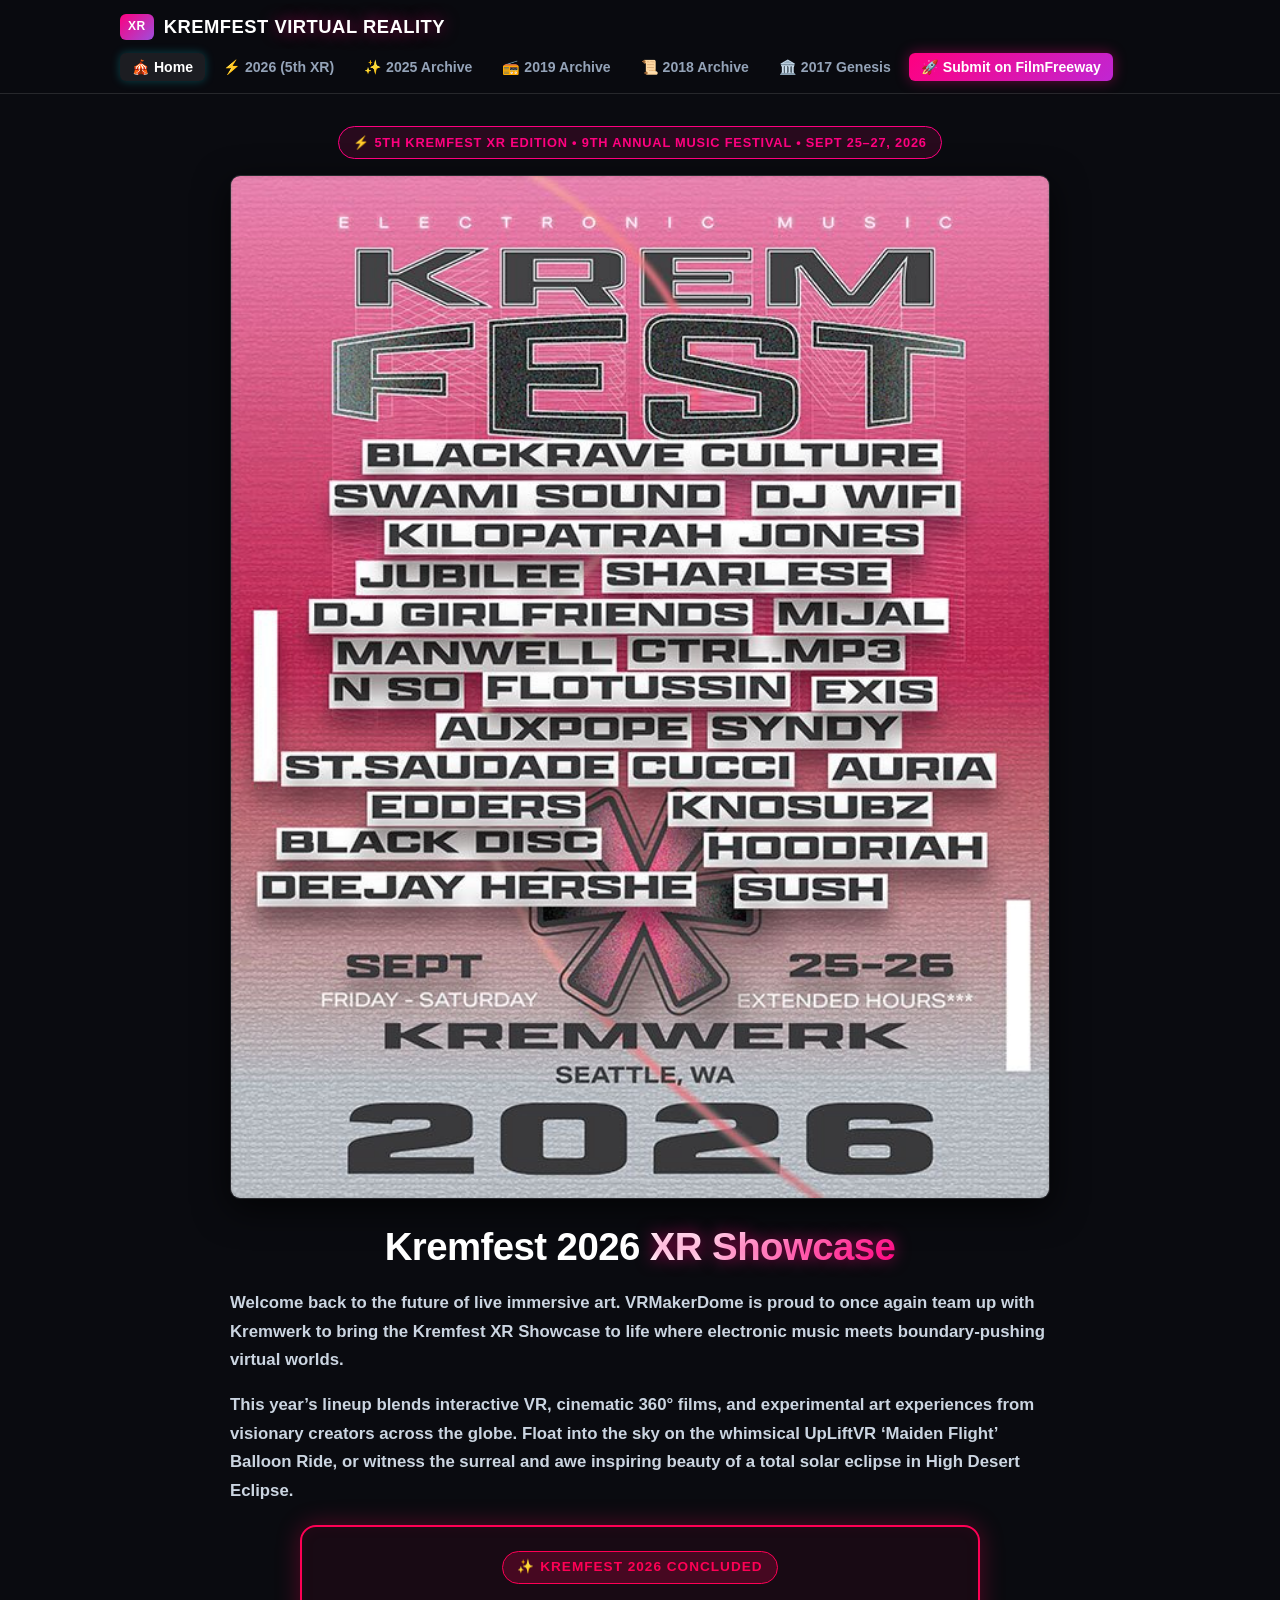
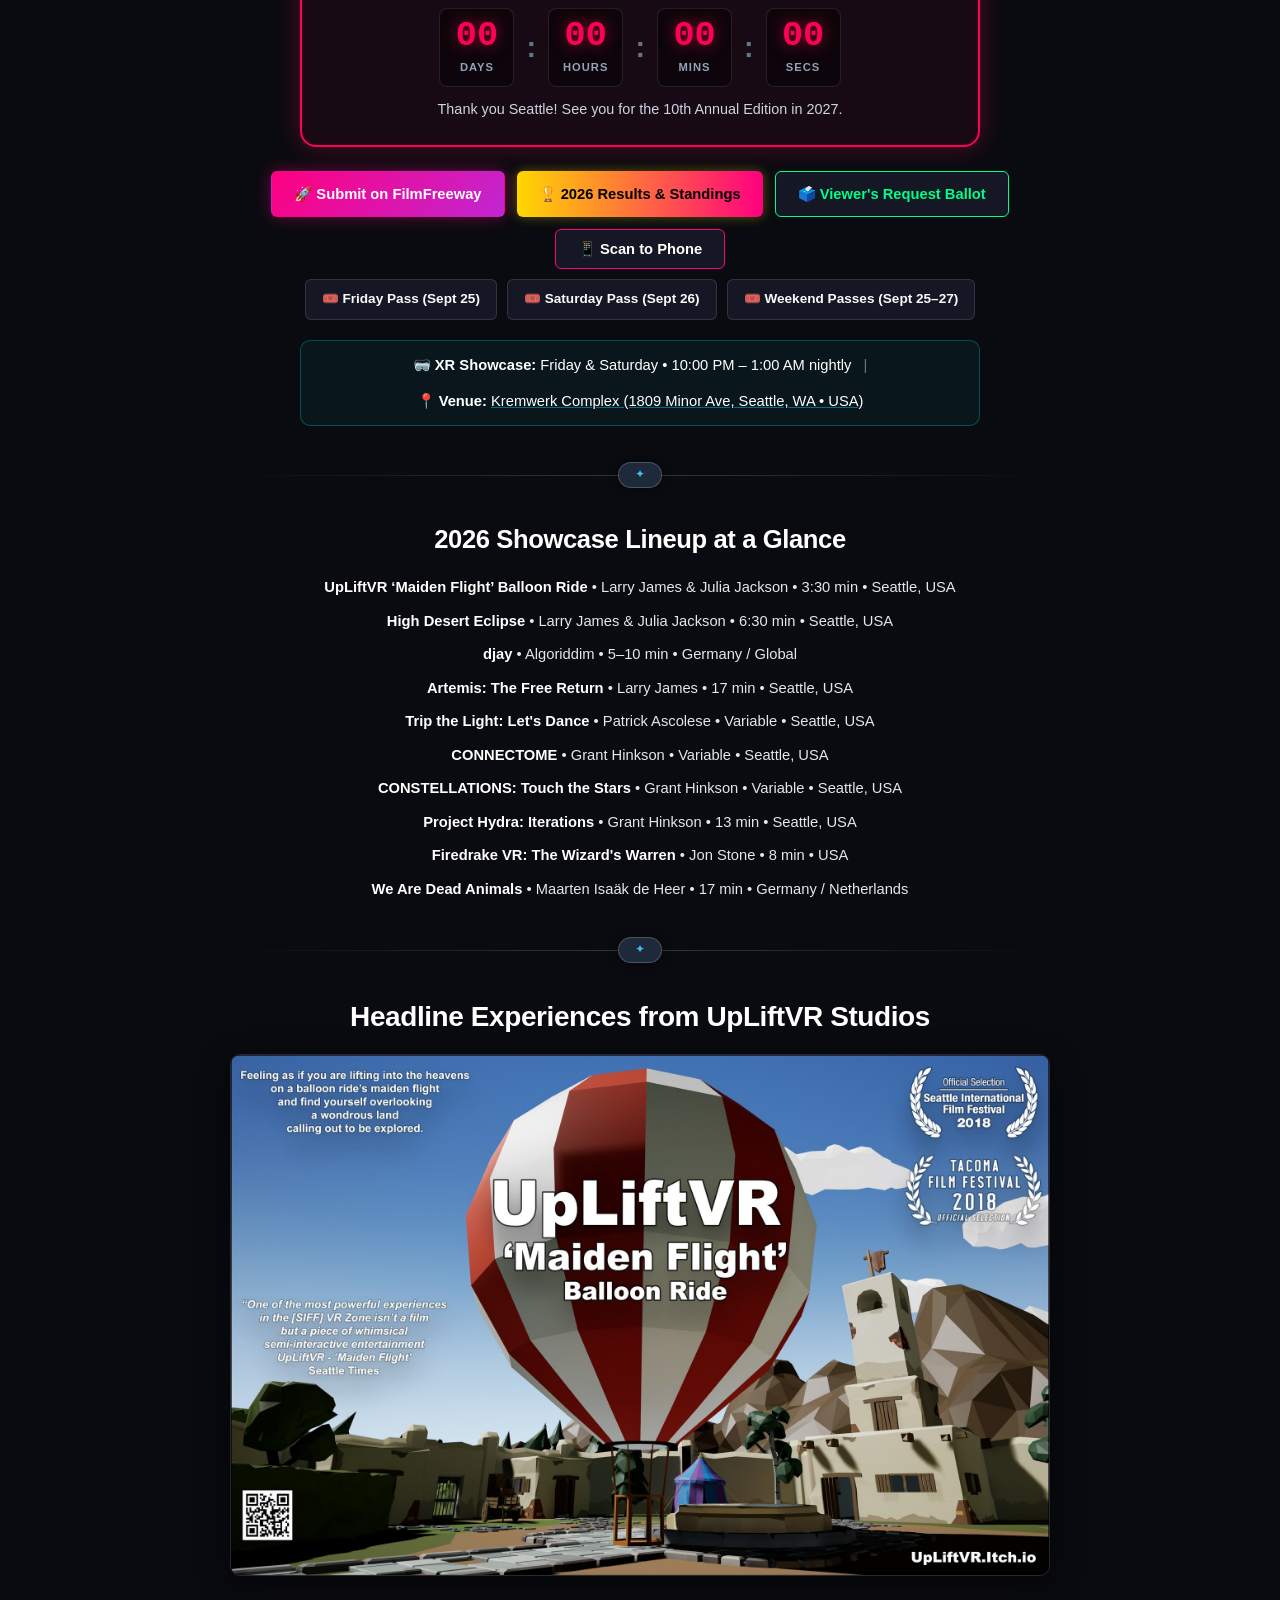
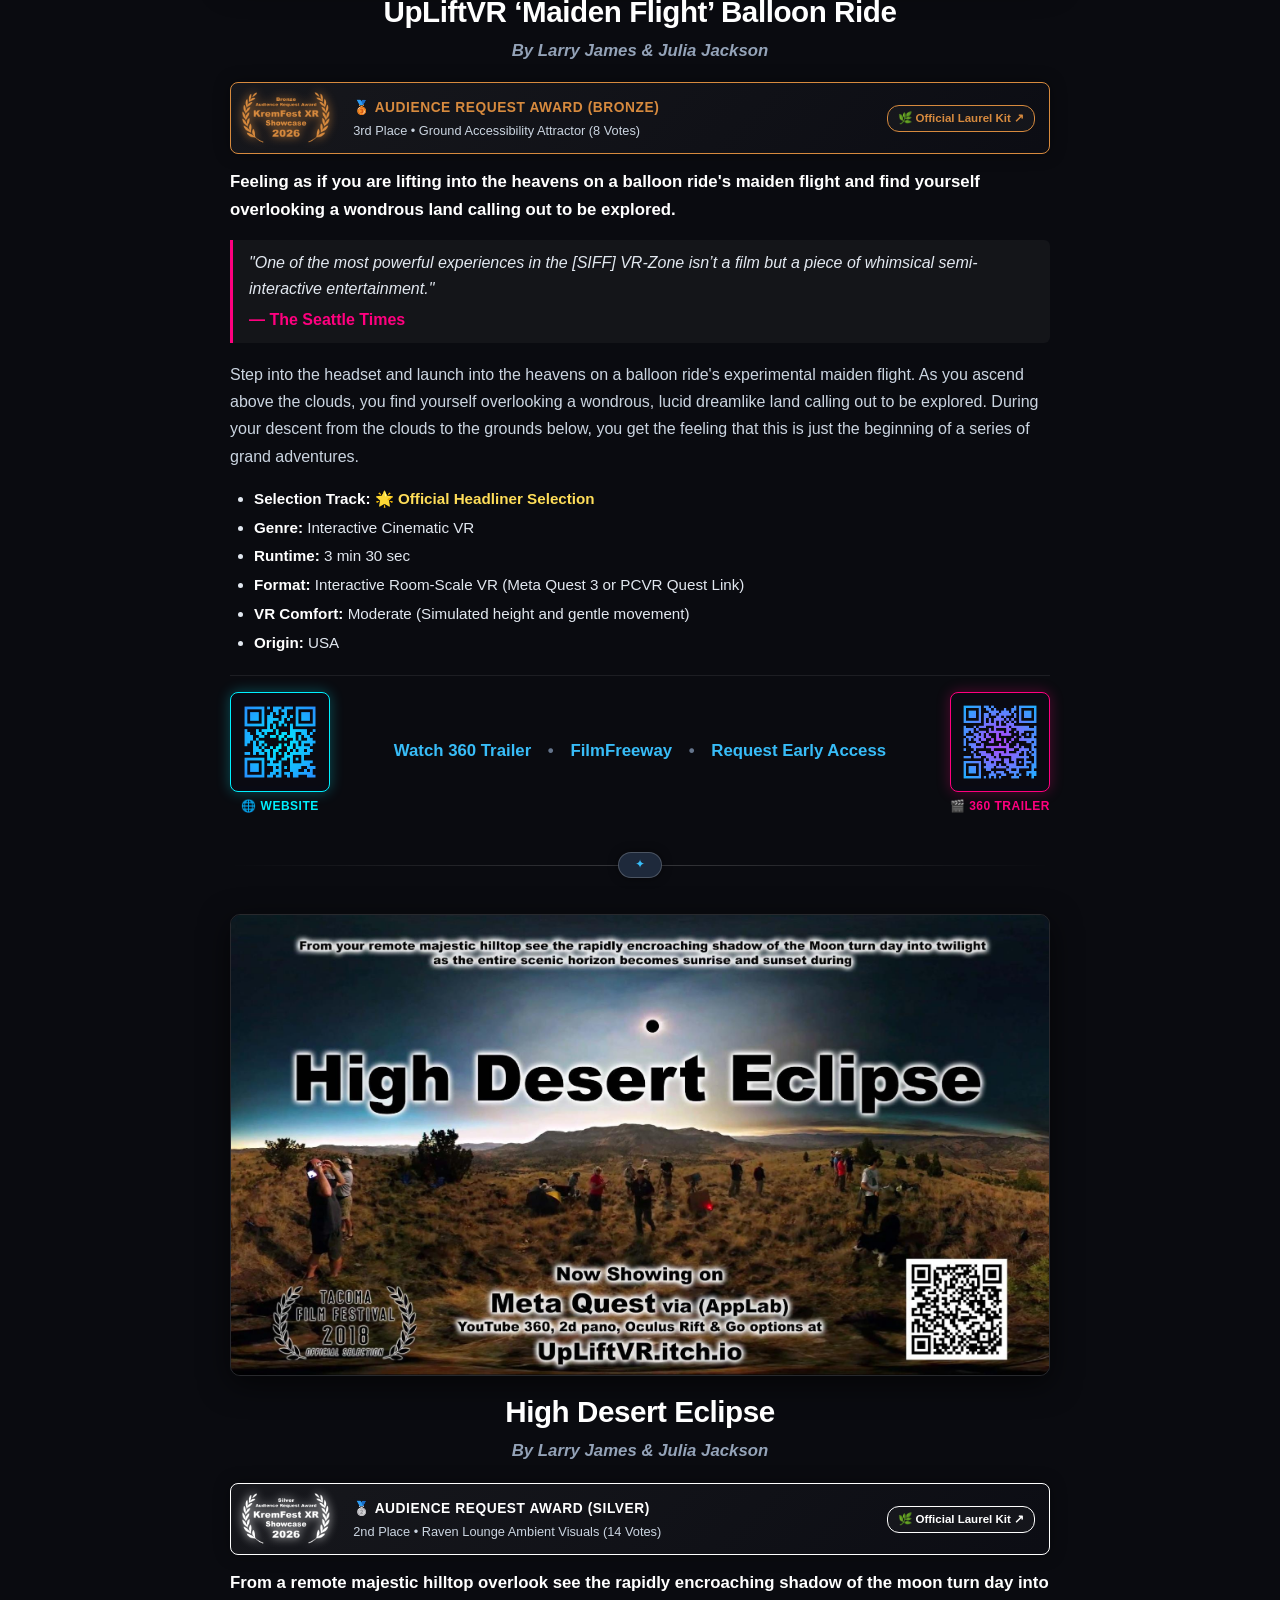
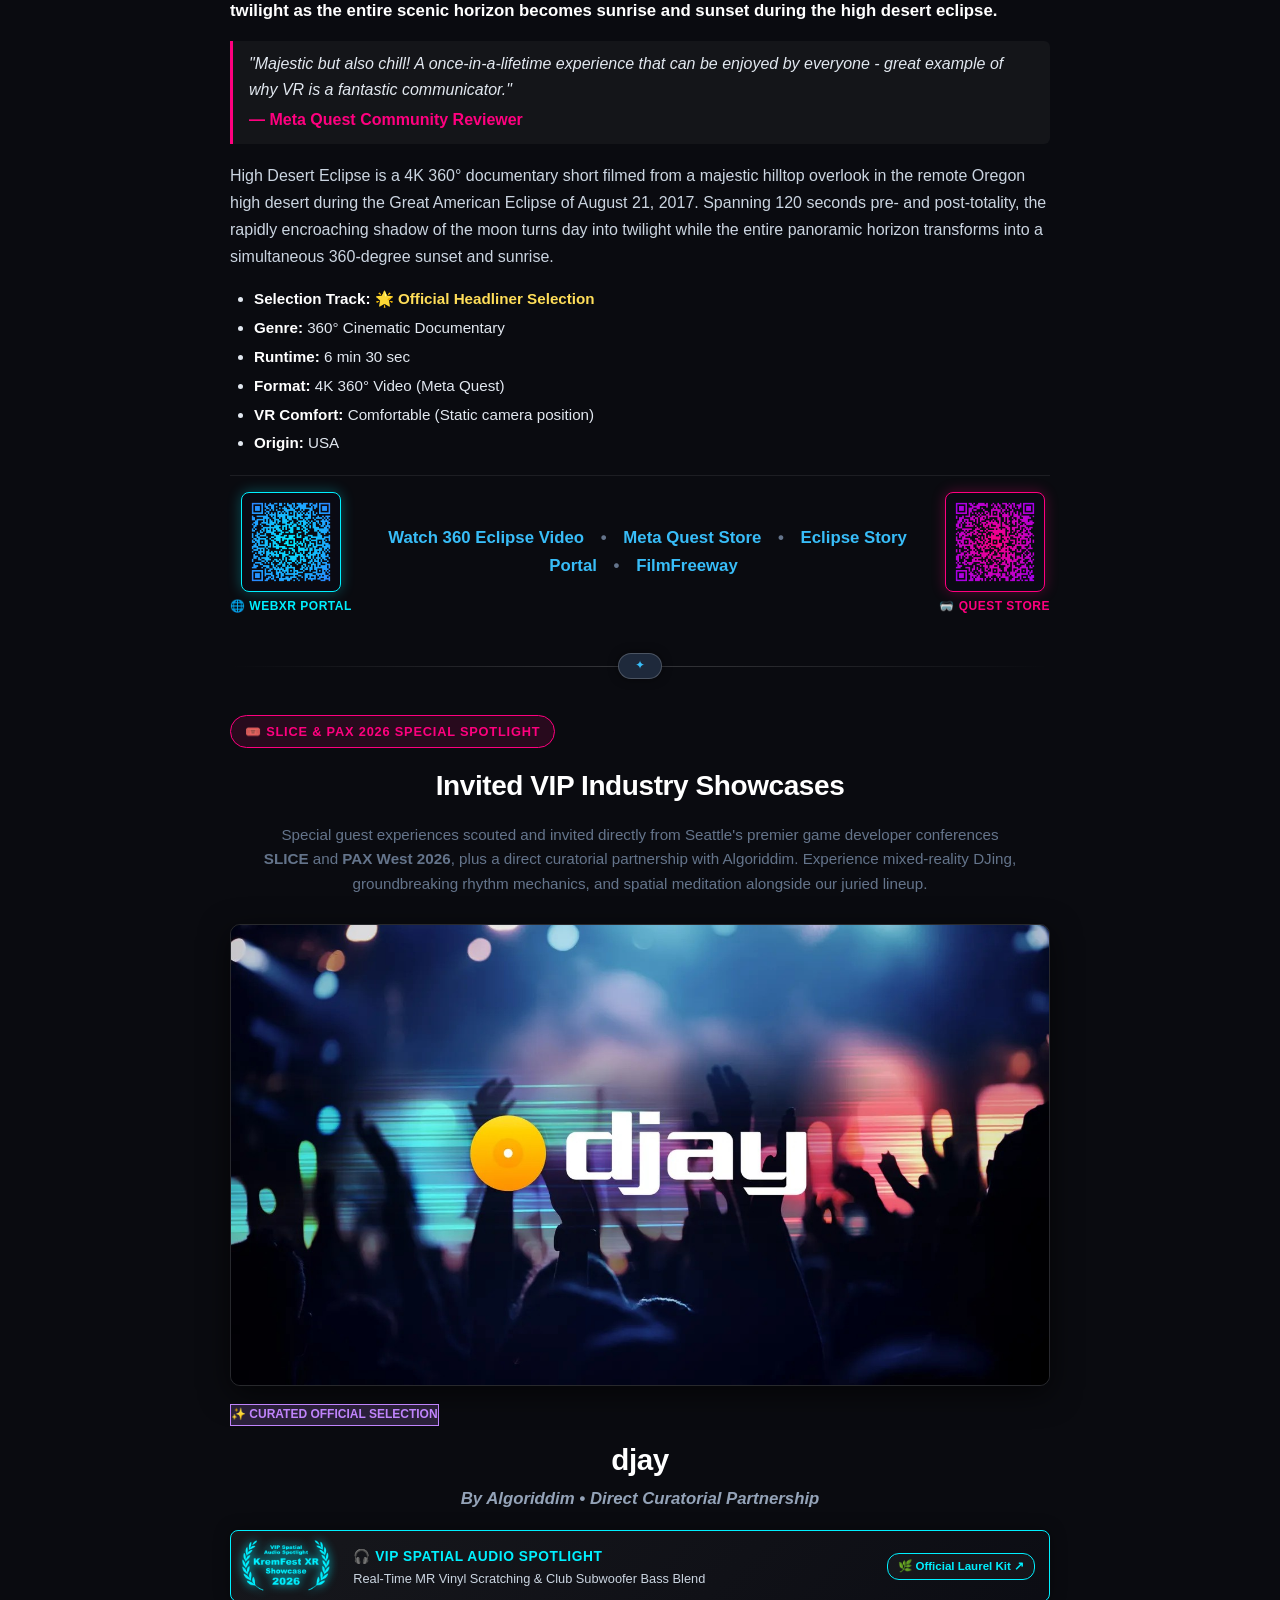
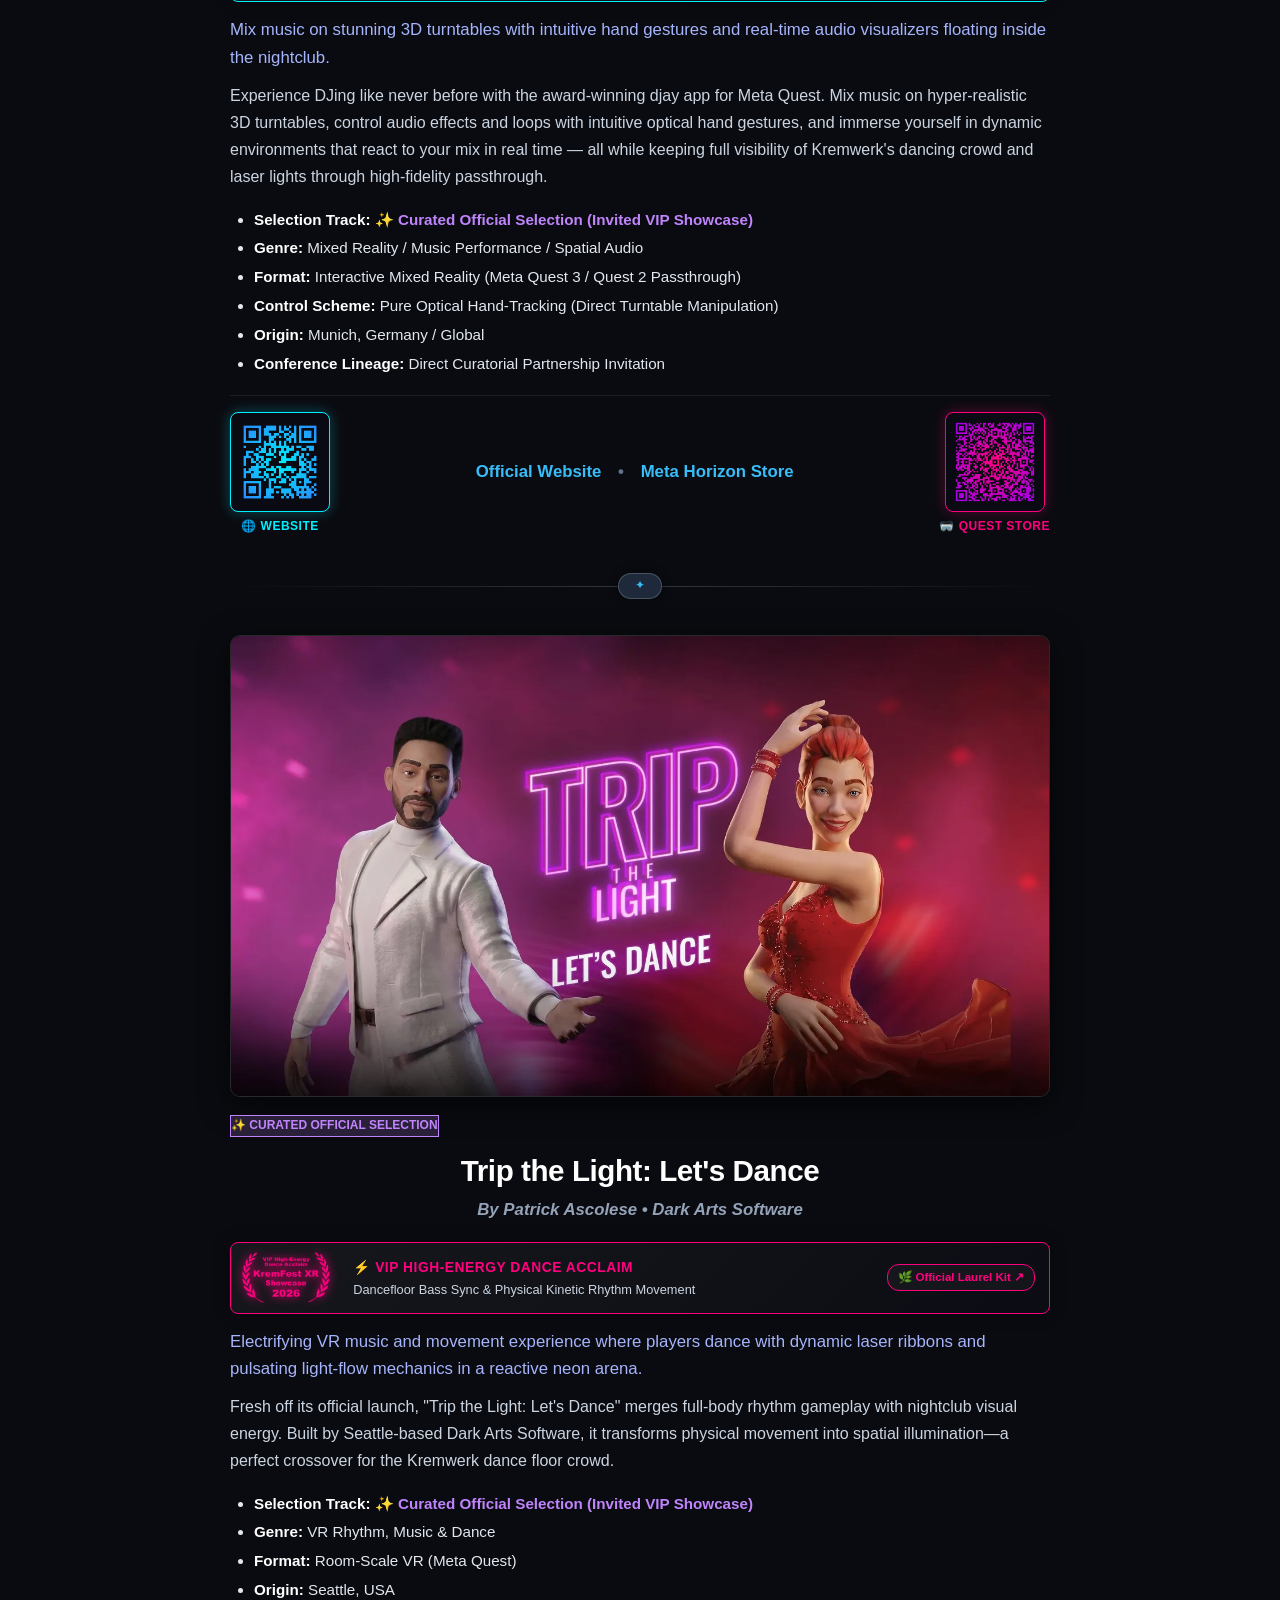
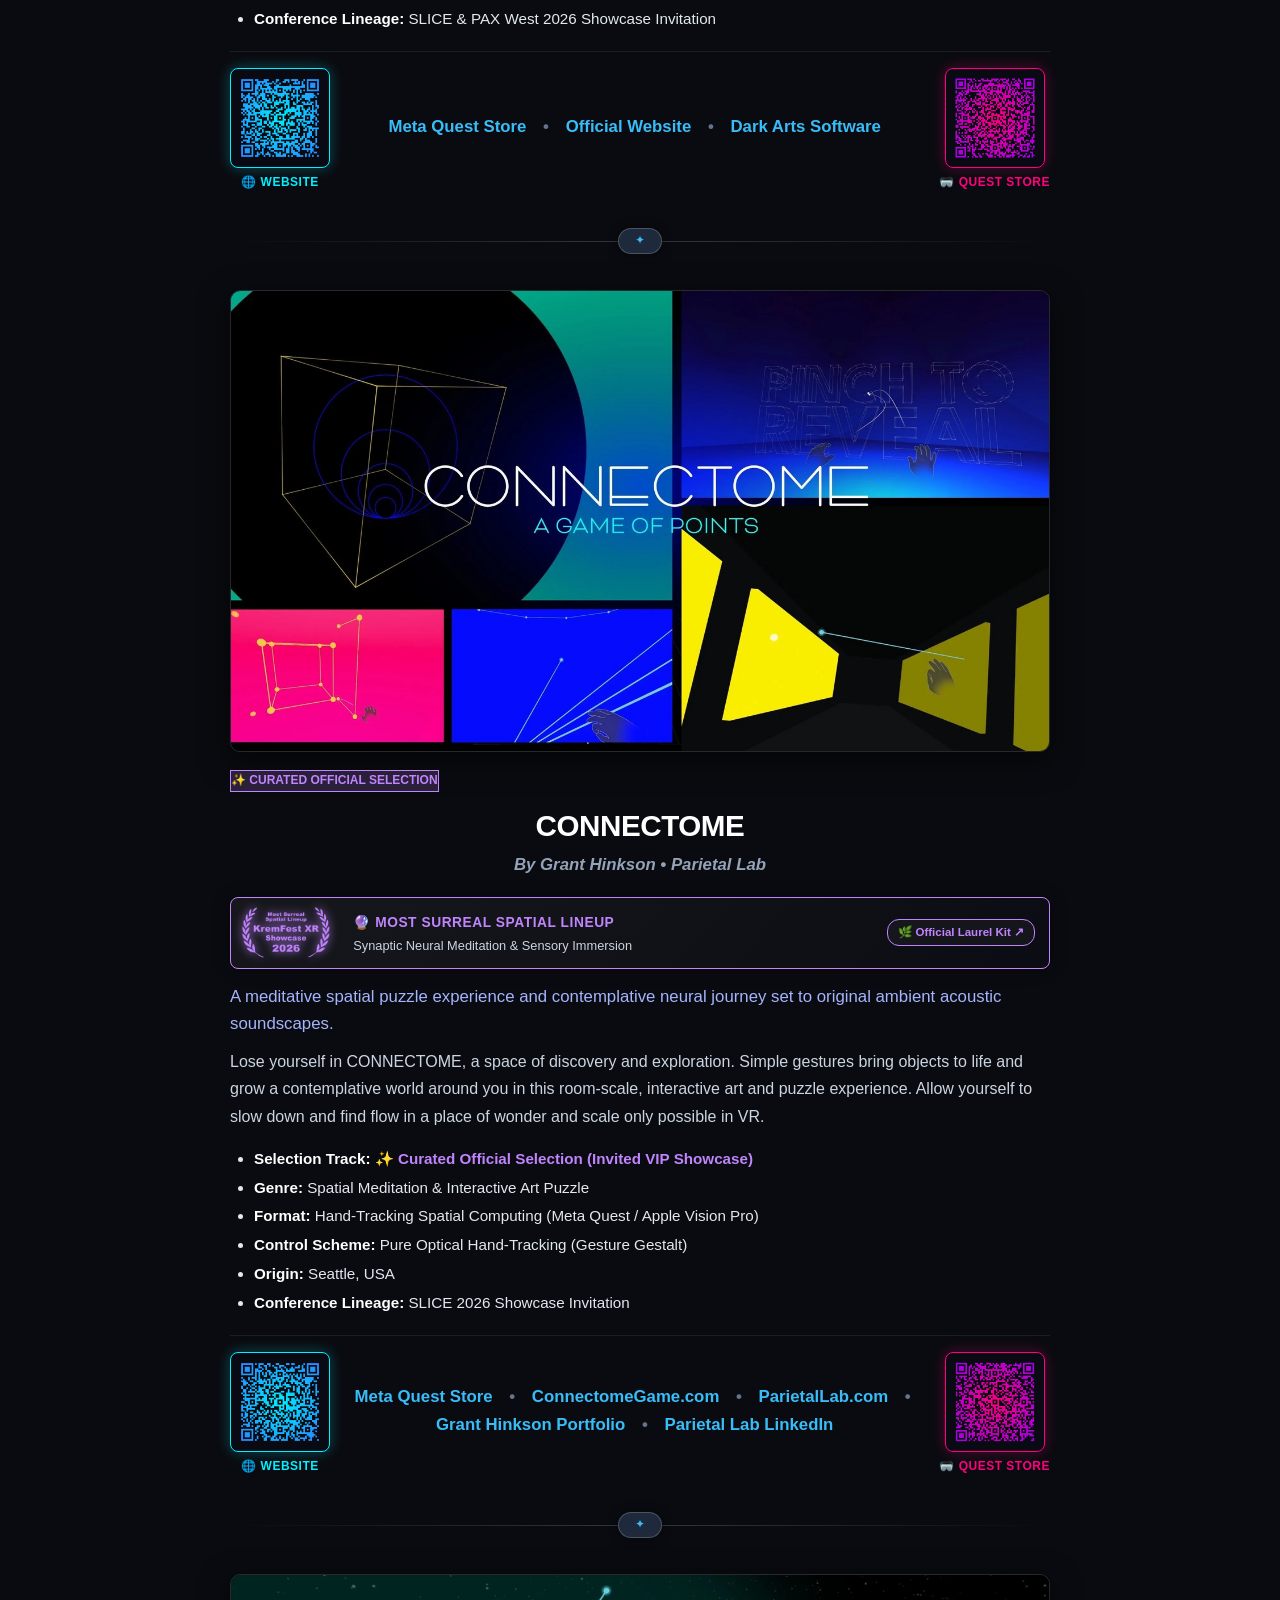
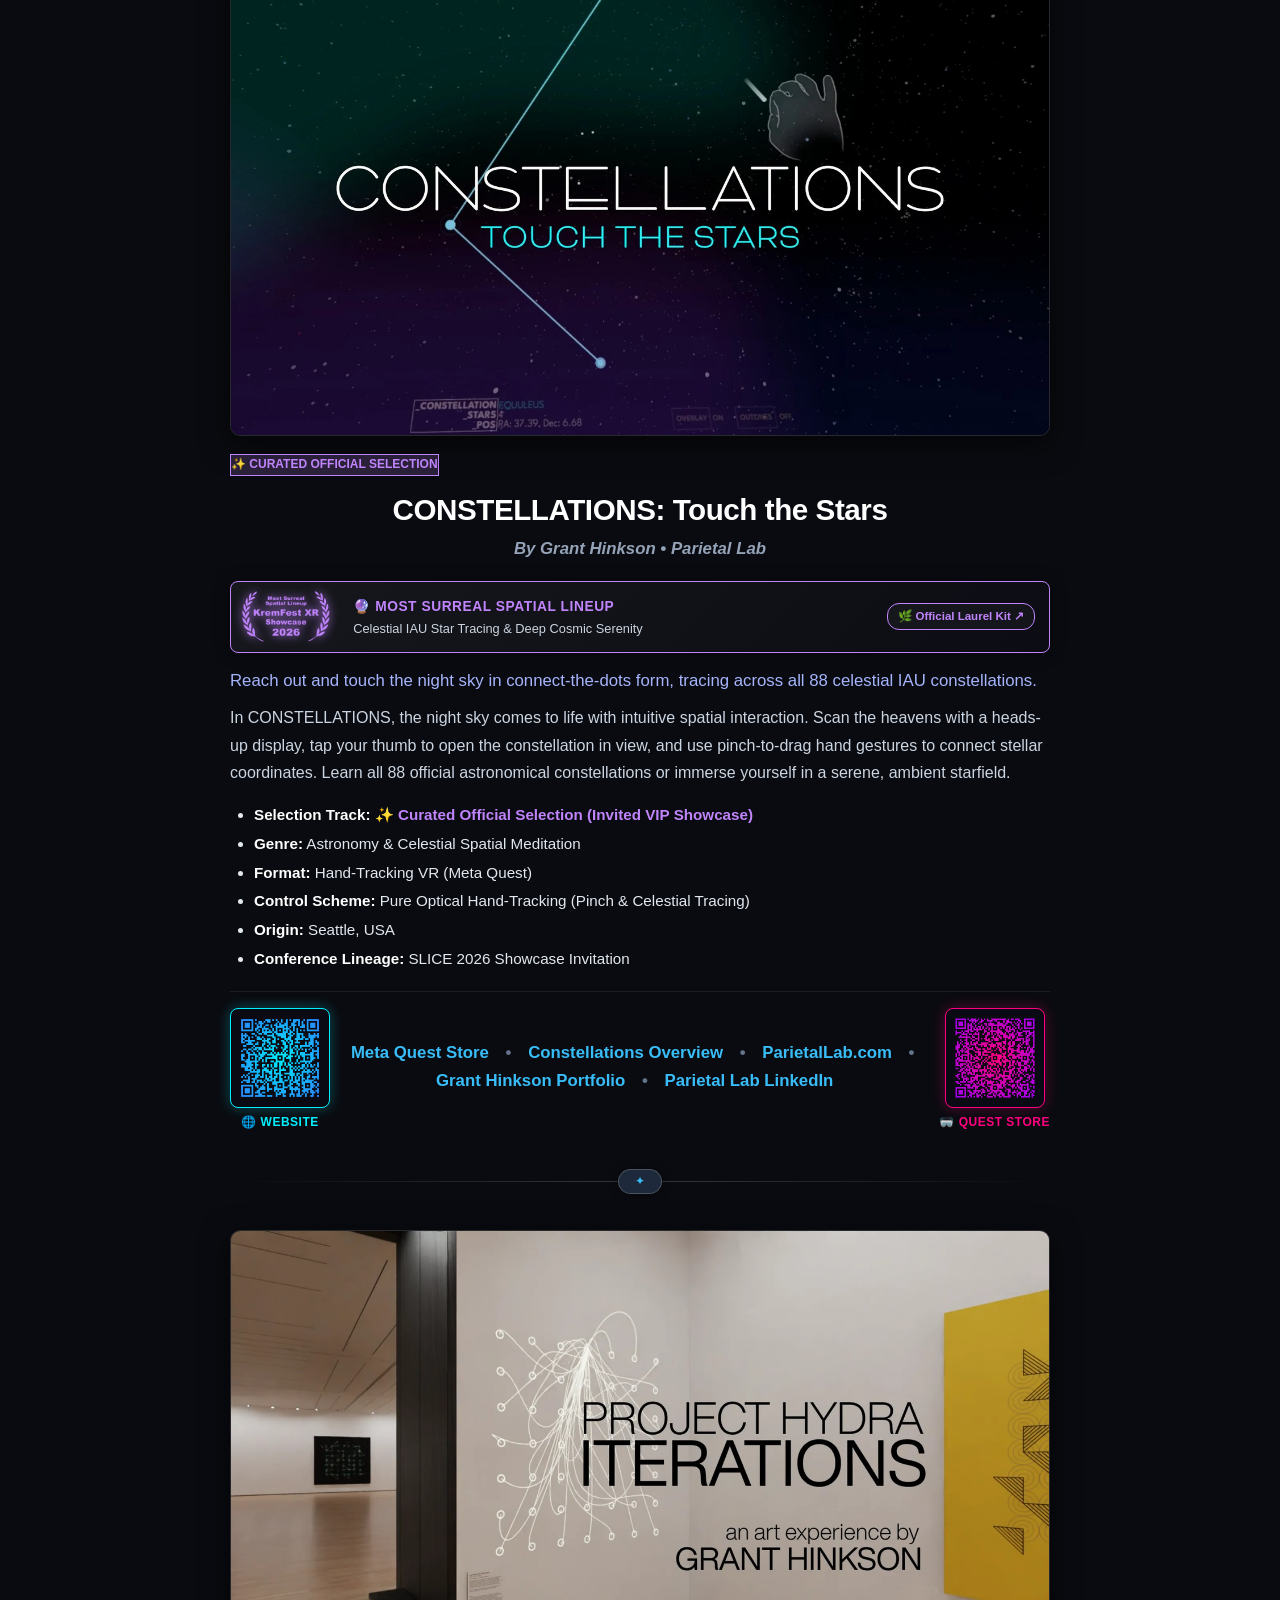
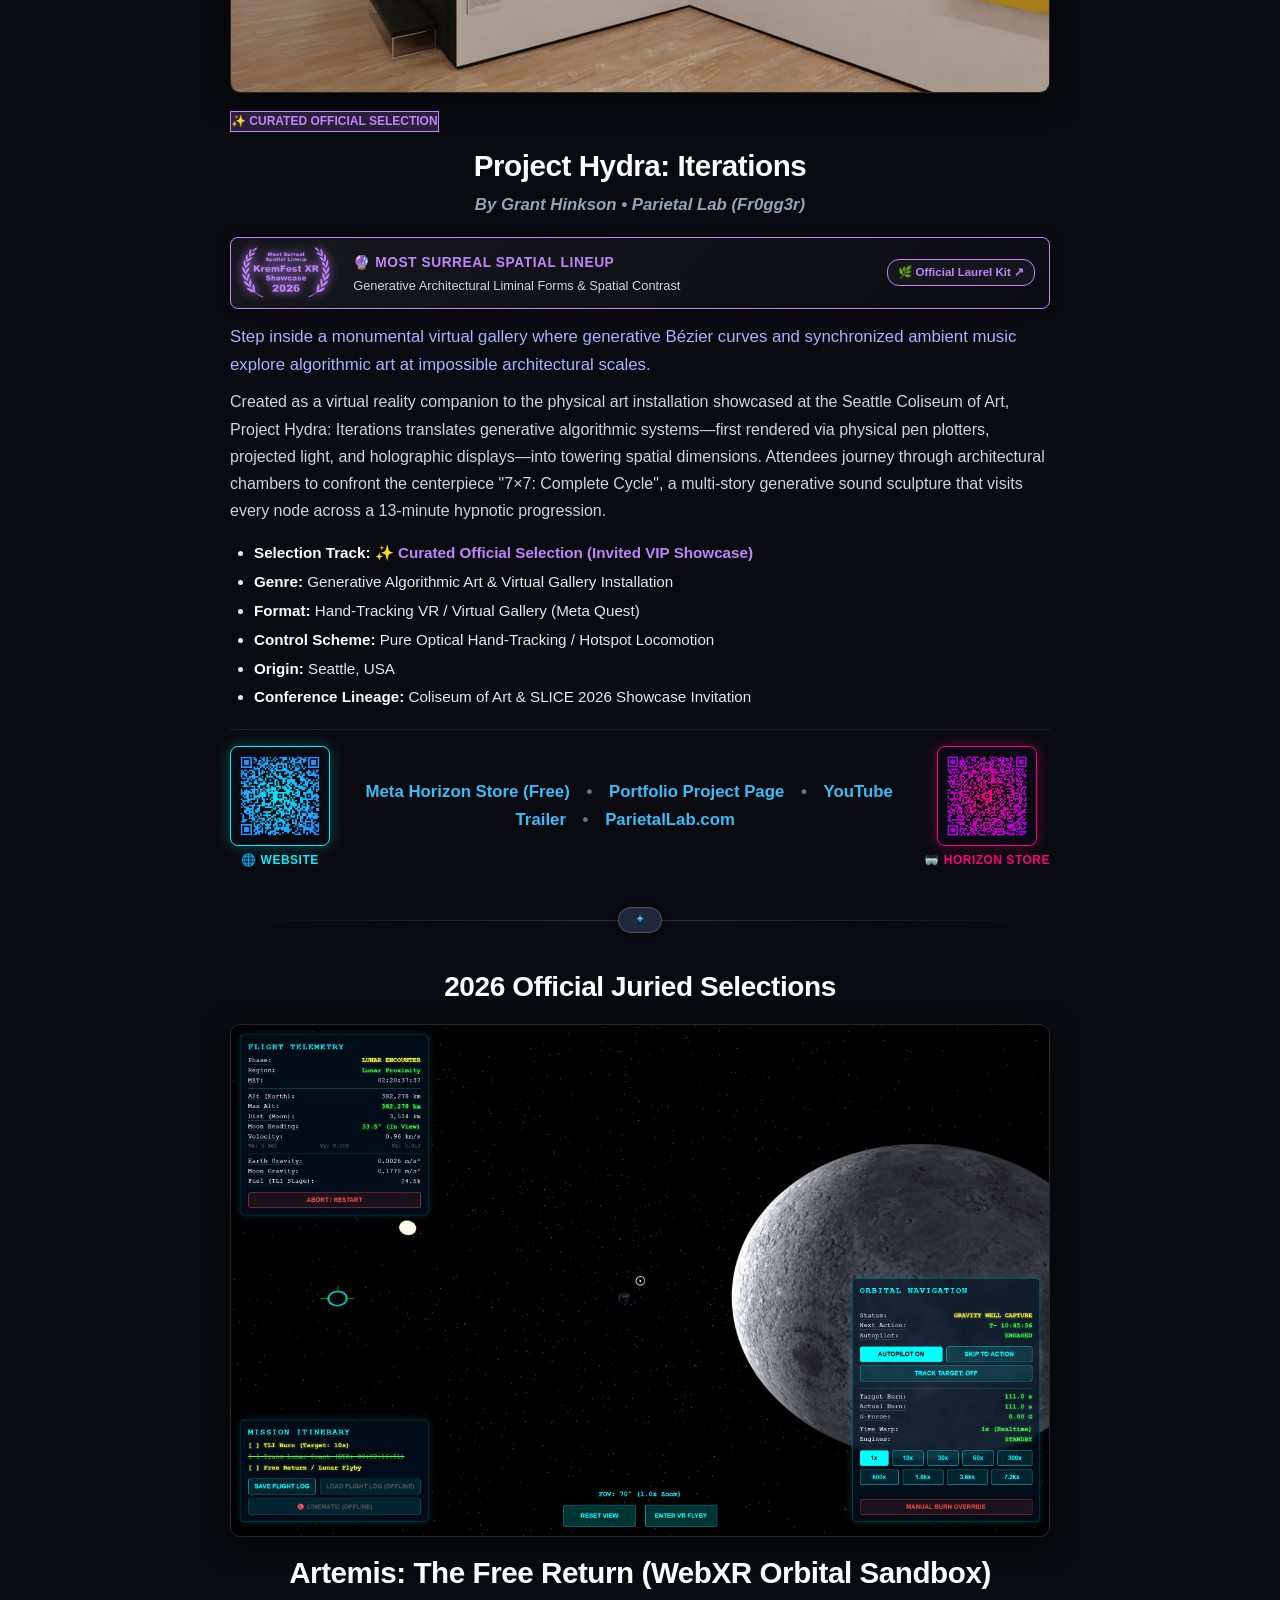
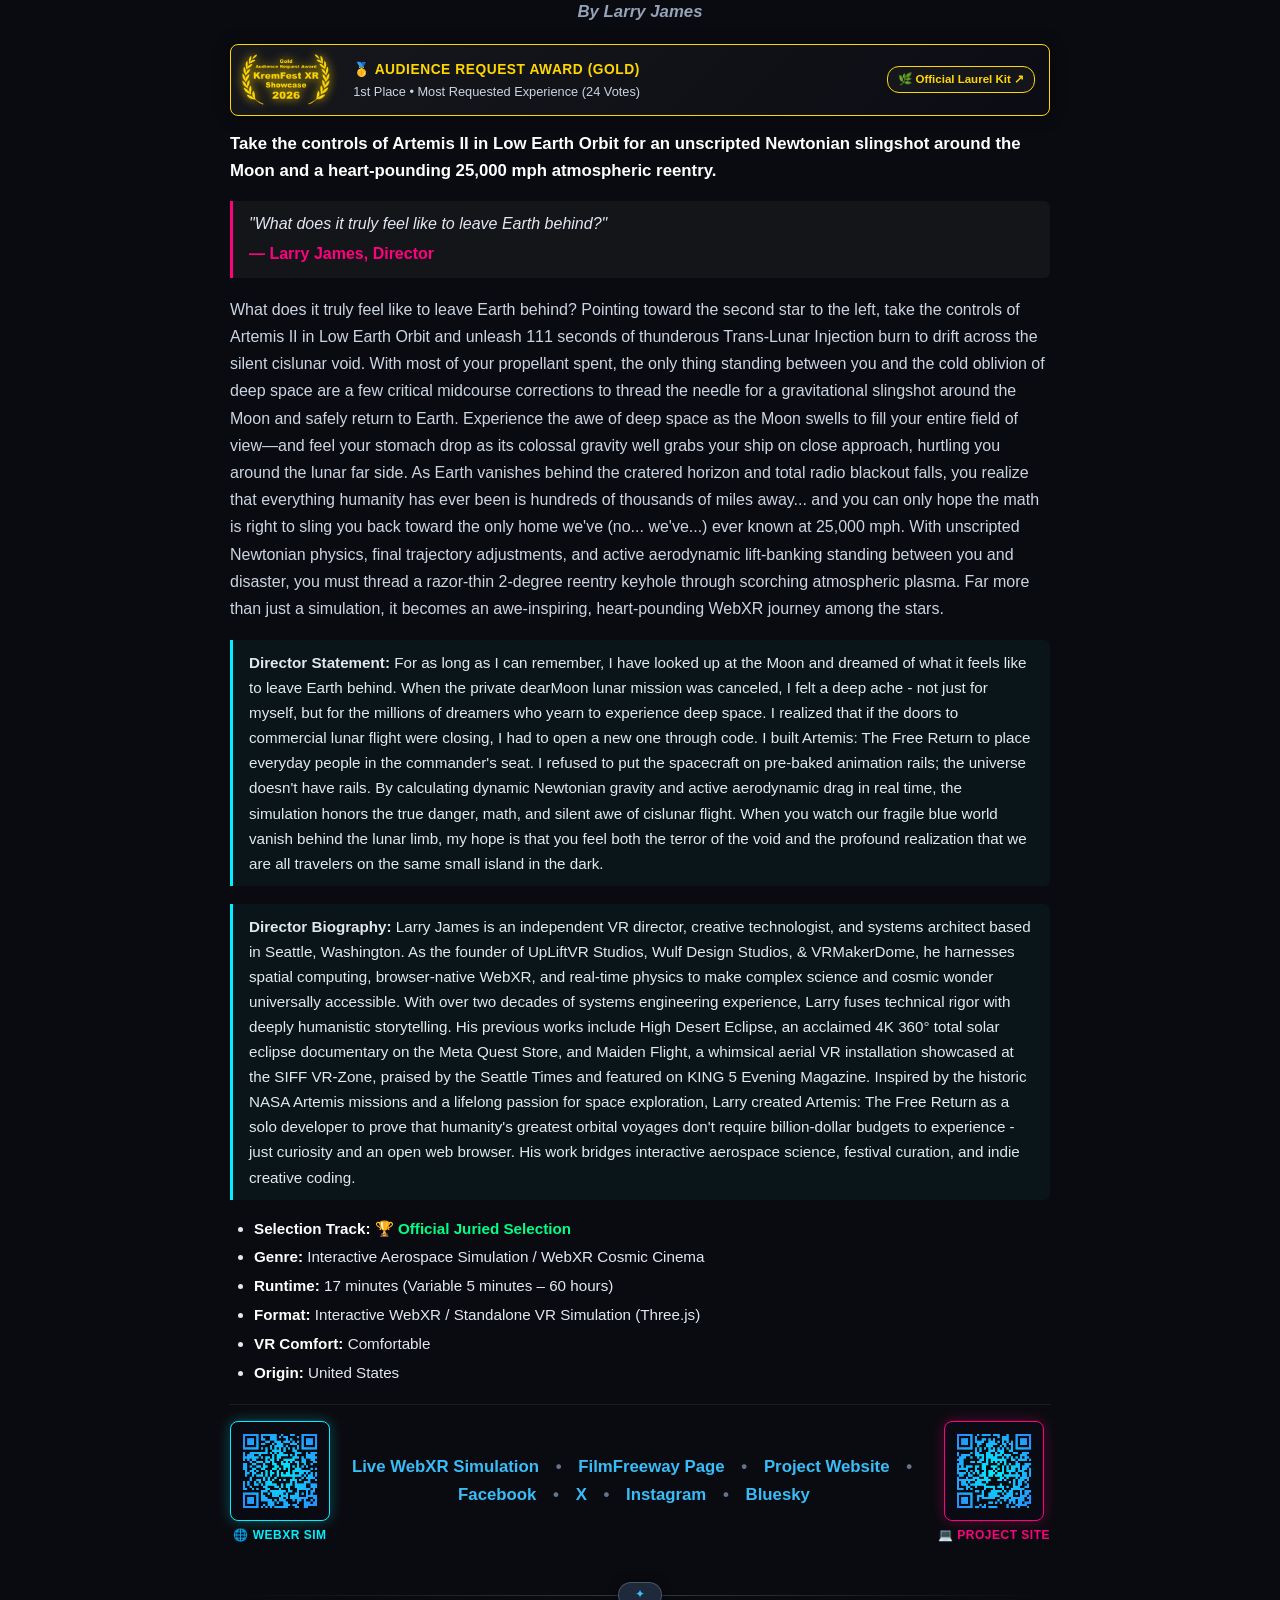
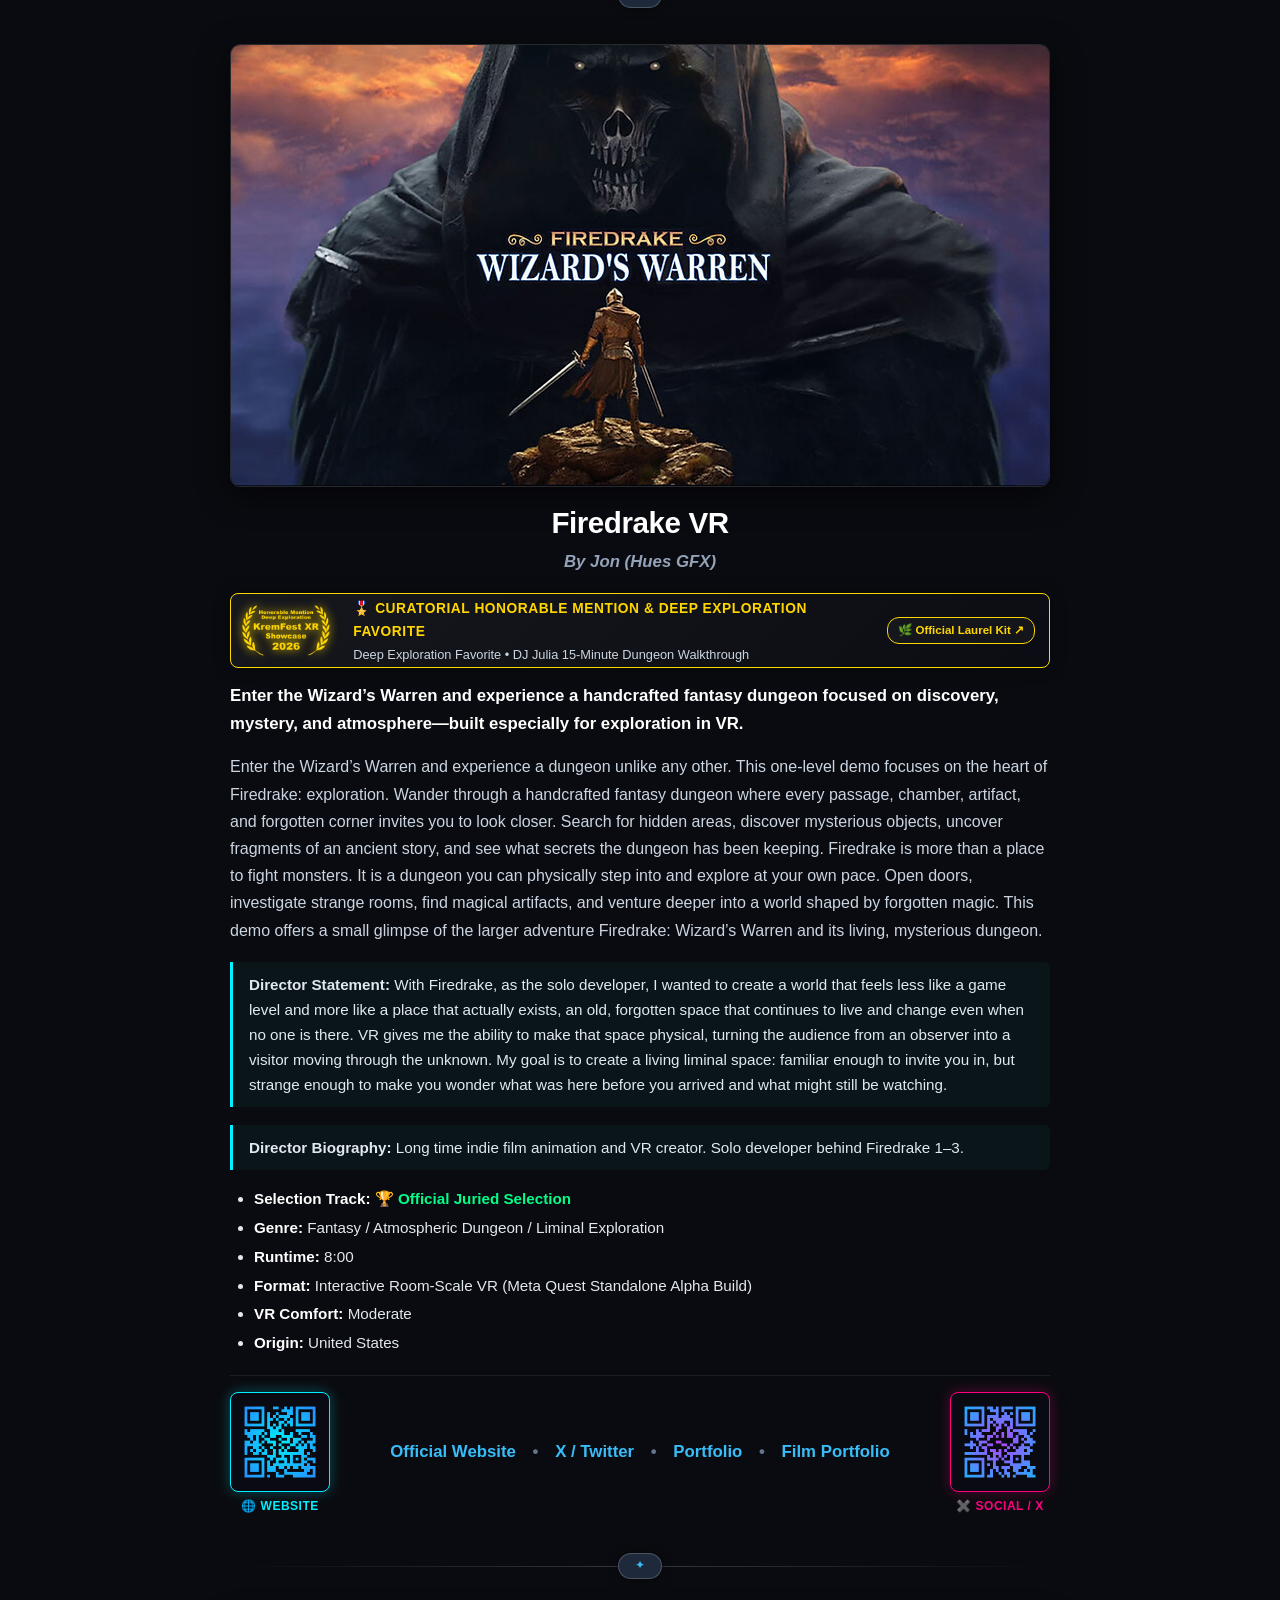
==== commit 1eca4c36: "feat(laurels): v0.2.87 batch color-matched laurel PNGs and results presentation integration" ====
--- a/index.html
+++ b/index.html
@@ -440,15 +440,15 @@
       <h3 class="project-title">UpLiftVR ‘Maiden Flight’ Balloon Ride</h3>
       <div class="project-byline">By Larry James & Julia Jackson</div>
       
-      <div class="project-official-award-badge" style="display:flex; align-items:center; gap:12px; background:linear-gradient(135deg, rgba(255,255,255,0.05) 0%, rgba(12,13,20,0.92) 100%); border:1.5px solid #cd7f32; border-radius:8px; padding:4px 14px 4px 0; margin:12px 0 14px 0; box-shadow:0 0 16px rgba(0,0,0,0.35); flex-wrap:wrap;">
-        <a href="assets/images/2026/laurels/kremfest_2026_laurel_gold.png" target="_blank" title="View / Download Official Selection Laurel" style="flex-shrink:0; display:inline-flex; align-items:center; text-decoration:none; padding:0; margin:0;">
-          <img src="assets/images/2026/laurels/kremfest_2026_laurel_gold.png" alt="Official Selection Laurel" style="height:62px; width:auto; object-fit:contain; filter:drop-shadow(0 0 5px #cd7f32); display:block;">
+      <div class="project-official-award-badge" style="display:flex; align-items:center; gap:12px; background:linear-gradient(135deg, rgba(255,255,255,0.05) 0%, rgba(12,13,20,0.92) 100%); border:1.5px solid #d78a3e; border-radius:8px; padding:4px 14px 4px 0; margin:12px 0 14px 0; box-shadow:0 0 16px rgba(0,0,0,0.35); flex-wrap:wrap;">
+        <a href="assets/images/2026/laurels/KremFestXR-2026-OfficialSelectionLaurals_Text_Bronze-Award.png" target="_blank" title="View / Download Official Selection Laurel" style="flex-shrink:0; display:inline-flex; align-items:center; text-decoration:none; padding:0; margin:0;">
+          <img src="assets/images/2026/laurels/KremFestXR-2026-OfficialSelectionLaurals_Text_Bronze-Award.png" alt="Official Selection Laurel" style="height:62px; width:auto; object-fit:contain; filter:drop-shadow(0 0 5px #d78a3e); display:block;">
         </a>
         <div style="flex:1; min-width:200px;">
-          <div style="font-weight:800; font-size:0.86rem; color:#cd7f32; letter-spacing:0.04em; text-transform:uppercase;">🥉 AUDIENCE REQUEST AWARD (BRONZE)</div>
+          <div style="font-weight:800; font-size:0.86rem; color:#d78a3e; letter-spacing:0.04em; text-transform:uppercase;">🥉 AUDIENCE REQUEST AWARD (BRONZE)</div>
           <div style="font-size:0.8rem; color:#cbd5e1; margin-top:2px; line-height:1.35;">3rd Place • Ground Accessibility Attractor (8 Votes)</div>
         </div>
-        <a href="2026/results/index.html#laurels-kit" style="font-size:0.72rem; font-weight:700; color:#cd7f32; border:1px solid #cd7f32; border-radius:12px; padding:3px 10px; text-decoration:none; white-space:nowrap; background:rgba(255,255,255,0.03);">
+        <a href="2026/results/index.html#laurels-kit" style="font-size:0.72rem; font-weight:700; color:#d78a3e; border:1px solid #d78a3e; border-radius:12px; padding:3px 10px; text-decoration:none; white-space:nowrap; background:rgba(255,255,255,0.03);">
           🌿 Official Laurel Kit ↗
         </a>
       </div>
@@ -499,15 +499,15 @@
       <h3 class="project-title">High Desert Eclipse</h3>
       <div class="project-byline">By Larry James & Julia Jackson</div>
       
-      <div class="project-official-award-badge" style="display:flex; align-items:center; gap:12px; background:linear-gradient(135deg, rgba(255,255,255,0.05) 0%, rgba(12,13,20,0.92) 100%); border:1.5px solid #a0aec0; border-radius:8px; padding:4px 14px 4px 0; margin:12px 0 14px 0; box-shadow:0 0 16px rgba(0,0,0,0.35); flex-wrap:wrap;">
-        <a href="assets/images/2026/laurels/kremfest_2026_laurel_white.png" target="_blank" title="View / Download Official Selection Laurel" style="flex-shrink:0; display:inline-flex; align-items:center; text-decoration:none; padding:0; margin:0;">
-          <img src="assets/images/2026/laurels/kremfest_2026_laurel_white.png" alt="Official Selection Laurel" style="height:62px; width:auto; object-fit:contain; filter:drop-shadow(0 0 5px #a0aec0); display:block;">
+      <div class="project-official-award-badge" style="display:flex; align-items:center; gap:12px; background:linear-gradient(135deg, rgba(255,255,255,0.05) 0%, rgba(12,13,20,0.92) 100%); border:1.5px solid #ffffff; border-radius:8px; padding:4px 14px 4px 0; margin:12px 0 14px 0; box-shadow:0 0 16px rgba(0,0,0,0.35); flex-wrap:wrap;">
+        <a href="assets/images/2026/laurels/KremFestXR-2026-OfficialSelectionLaurals_Text_Silver-Award.png" target="_blank" title="View / Download Official Selection Laurel" style="flex-shrink:0; display:inline-flex; align-items:center; text-decoration:none; padding:0; margin:0;">
+          <img src="assets/images/2026/laurels/KremFestXR-2026-OfficialSelectionLaurals_Text_Silver-Award.png" alt="Official Selection Laurel" style="height:62px; width:auto; object-fit:contain; filter:drop-shadow(0 0 5px #ffffff); display:block;">
         </a>
         <div style="flex:1; min-width:200px;">
-          <div style="font-weight:800; font-size:0.86rem; color:#a0aec0; letter-spacing:0.04em; text-transform:uppercase;">🥈 AUDIENCE REQUEST AWARD (SILVER)</div>
+          <div style="font-weight:800; font-size:0.86rem; color:#ffffff; letter-spacing:0.04em; text-transform:uppercase;">🥈 AUDIENCE REQUEST AWARD (SILVER)</div>
           <div style="font-size:0.8rem; color:#cbd5e1; margin-top:2px; line-height:1.35;">2nd Place • Raven Lounge Ambient Visuals (14 Votes)</div>
         </div>
-        <a href="2026/results/index.html#laurels-kit" style="font-size:0.72rem; font-weight:700; color:#a0aec0; border:1px solid #a0aec0; border-radius:12px; padding:3px 10px; text-decoration:none; white-space:nowrap; background:rgba(255,255,255,0.03);">
+        <a href="2026/results/index.html#laurels-kit" style="font-size:0.72rem; font-weight:700; color:#ffffff; border:1px solid #ffffff; border-radius:12px; padding:3px 10px; text-decoration:none; white-space:nowrap; background:rgba(255,255,255,0.03);">
           🌿 Official Laurel Kit ↗
         </a>
       </div>
@@ -571,8 +571,8 @@
         <div class="project-byline">By Algoriddim • Direct Curatorial Partnership</div>
         
         <div class="project-official-award-badge" style="display:flex; align-items:center; gap:12px; background:linear-gradient(135deg, rgba(255,255,255,0.05) 0%, rgba(12,13,20,0.92) 100%); border:1.5px solid var(--neon-cyan); border-radius:8px; padding:4px 14px 4px 0; margin:12px 0 14px 0; box-shadow:0 0 16px rgba(0,0,0,0.35); flex-wrap:wrap;">
-          <a href="assets/images/2026/laurels/kremfest_2026_laurel_cyan.png" target="_blank" title="View / Download Official Selection Laurel" style="flex-shrink:0; display:inline-flex; align-items:center; text-decoration:none; padding:0; margin:0;">
-            <img src="assets/images/2026/laurels/kremfest_2026_laurel_cyan.png" alt="Official Selection Laurel" style="height:62px; width:auto; object-fit:contain; filter:drop-shadow(0 0 5px var(--neon-cyan)); display:block;">
+          <a href="assets/images/2026/laurels/KremFestXR-2026-OfficialSelectionLaurals_Text_Audio-Spotlight.png" target="_blank" title="View / Download Official Selection Laurel" style="flex-shrink:0; display:inline-flex; align-items:center; text-decoration:none; padding:0; margin:0;">
+            <img src="assets/images/2026/laurels/KremFestXR-2026-OfficialSelectionLaurals_Text_Audio-Spotlight.png" alt="Official Selection Laurel" style="height:62px; width:auto; object-fit:contain; filter:drop-shadow(0 0 5px var(--neon-cyan)); display:block;">
           </a>
           <div style="flex:1; min-width:200px;">
             <div style="font-weight:800; font-size:0.86rem; color:var(--neon-cyan); letter-spacing:0.04em; text-transform:uppercase;">🎧 VIP SPATIAL AUDIO SPOTLIGHT</div>
@@ -621,8 +621,8 @@
         <div class="project-byline">By Patrick Ascolese • Dark Arts Software</div>
         
         <div class="project-official-award-badge" style="display:flex; align-items:center; gap:12px; background:linear-gradient(135deg, rgba(255,255,255,0.05) 0%, rgba(12,13,20,0.92) 100%); border:1.5px solid var(--neon-pink); border-radius:8px; padding:4px 14px 4px 0; margin:12px 0 14px 0; box-shadow:0 0 16px rgba(0,0,0,0.35); flex-wrap:wrap;">
-          <a href="assets/images/2026/laurels/kremfest_2026_laurel_cyan.png" target="_blank" title="View / Download Official Selection Laurel" style="flex-shrink:0; display:inline-flex; align-items:center; text-decoration:none; padding:0; margin:0;">
-            <img src="assets/images/2026/laurels/kremfest_2026_laurel_cyan.png" alt="Official Selection Laurel" style="height:62px; width:auto; object-fit:contain; filter:drop-shadow(0 0 5px var(--neon-pink)); display:block;">
+          <a href="assets/images/2026/laurels/KremFestXR-2026-OfficialSelectionLaurals_Text_Dance-Acclaim.png" target="_blank" title="View / Download Official Selection Laurel" style="flex-shrink:0; display:inline-flex; align-items:center; text-decoration:none; padding:0; margin:0;">
+            <img src="assets/images/2026/laurels/KremFestXR-2026-OfficialSelectionLaurals_Text_Dance-Acclaim.png" alt="Official Selection Laurel" style="height:62px; width:auto; object-fit:contain; filter:drop-shadow(0 0 5px var(--neon-pink)); display:block;">
           </a>
           <div style="flex:1; min-width:200px;">
             <div style="font-weight:800; font-size:0.86rem; color:var(--neon-pink); letter-spacing:0.04em; text-transform:uppercase;">⚡ VIP HIGH-ENERGY DANCE ACCLAIM</div>
@@ -670,15 +670,15 @@
         <h3 class="project-title">CONNECTOME</h3>
         <div class="project-byline">By Grant Hinkson • Parietal Lab</div>
         
-        <div class="project-official-award-badge" style="display:flex; align-items:center; gap:12px; background:linear-gradient(135deg, rgba(255,255,255,0.05) 0%, rgba(12,13,20,0.92) 100%); border:1.5px solid #b794f4; border-radius:8px; padding:4px 14px 4px 0; margin:12px 0 14px 0; box-shadow:0 0 16px rgba(0,0,0,0.35); flex-wrap:wrap;">
-          <a href="assets/images/2026/laurels/kremfest_2026_laurel_white.png" target="_blank" title="View / Download Official Selection Laurel" style="flex-shrink:0; display:inline-flex; align-items:center; text-decoration:none; padding:0; margin:0;">
-            <img src="assets/images/2026/laurels/kremfest_2026_laurel_white.png" alt="Official Selection Laurel" style="height:62px; width:auto; object-fit:contain; filter:drop-shadow(0 0 5px #b794f4); display:block;">
+        <div class="project-official-award-badge" style="display:flex; align-items:center; gap:12px; background:linear-gradient(135deg, rgba(255,255,255,0.05) 0%, rgba(12,13,20,0.92) 100%); border:1.5px solid #c084fc; border-radius:8px; padding:4px 14px 4px 0; margin:12px 0 14px 0; box-shadow:0 0 16px rgba(0,0,0,0.35); flex-wrap:wrap;">
+          <a href="assets/images/2026/laurels/KremFestXR-2026-OfficialSelectionLaurals_Text_Most-Surreal.png" target="_blank" title="View / Download Official Selection Laurel" style="flex-shrink:0; display:inline-flex; align-items:center; text-decoration:none; padding:0; margin:0;">
+            <img src="assets/images/2026/laurels/KremFestXR-2026-OfficialSelectionLaurals_Text_Most-Surreal.png" alt="Official Selection Laurel" style="height:62px; width:auto; object-fit:contain; filter:drop-shadow(0 0 5px #c084fc); display:block;">
           </a>
           <div style="flex:1; min-width:200px;">
-            <div style="font-weight:800; font-size:0.86rem; color:#b794f4; letter-spacing:0.04em; text-transform:uppercase;">🔮 MOST SURREAL SPATIAL LINEUP</div>
+            <div style="font-weight:800; font-size:0.86rem; color:#c084fc; letter-spacing:0.04em; text-transform:uppercase;">🔮 MOST SURREAL SPATIAL LINEUP</div>
             <div style="font-size:0.8rem; color:#cbd5e1; margin-top:2px; line-height:1.35;">Synaptic Neural Meditation & Sensory Immersion</div>
           </div>
-          <a href="2026/results/index.html#laurels-kit" style="font-size:0.72rem; font-weight:700; color:#b794f4; border:1px solid #b794f4; border-radius:12px; padding:3px 10px; text-decoration:none; white-space:nowrap; background:rgba(255,255,255,0.03);">
+          <a href="2026/results/index.html#laurels-kit" style="font-size:0.72rem; font-weight:700; color:#c084fc; border:1px solid #c084fc; border-radius:12px; padding:3px 10px; text-decoration:none; white-space:nowrap; background:rgba(255,255,255,0.03);">
             🌿 Official Laurel Kit ↗
           </a>
         </div>
@@ -720,15 +720,15 @@
         <h3 class="project-title">CONSTELLATIONS: Touch the Stars</h3>
         <div class="project-byline">By Grant Hinkson • Parietal Lab</div>
         
-        <div class="project-official-award-badge" style="display:flex; align-items:center; gap:12px; background:linear-gradient(135deg, rgba(255,255,255,0.05) 0%, rgba(12,13,20,0.92) 100%); border:1.5px solid #f6ad55; border-radius:8px; padding:4px 14px 4px 0; margin:12px 0 14px 0; box-shadow:0 0 16px rgba(0,0,0,0.35); flex-wrap:wrap;">
-          <a href="assets/images/2026/laurels/kremfest_2026_laurel_white.png" target="_blank" title="View / Download Official Selection Laurel" style="flex-shrink:0; display:inline-flex; align-items:center; text-decoration:none; padding:0; margin:0;">
-            <img src="assets/images/2026/laurels/kremfest_2026_laurel_white.png" alt="Official Selection Laurel" style="height:62px; width:auto; object-fit:contain; filter:drop-shadow(0 0 5px #f6ad55); display:block;">
+        <div class="project-official-award-badge" style="display:flex; align-items:center; gap:12px; background:linear-gradient(135deg, rgba(255,255,255,0.05) 0%, rgba(12,13,20,0.92) 100%); border:1.5px solid #c084fc; border-radius:8px; padding:4px 14px 4px 0; margin:12px 0 14px 0; box-shadow:0 0 16px rgba(0,0,0,0.35); flex-wrap:wrap;">
+          <a href="assets/images/2026/laurels/KremFestXR-2026-OfficialSelectionLaurals_Text_Most-Surreal.png" target="_blank" title="View / Download Official Selection Laurel" style="flex-shrink:0; display:inline-flex; align-items:center; text-decoration:none; padding:0; margin:0;">
+            <img src="assets/images/2026/laurels/KremFestXR-2026-OfficialSelectionLaurals_Text_Most-Surreal.png" alt="Official Selection Laurel" style="height:62px; width:auto; object-fit:contain; filter:drop-shadow(0 0 5px #c084fc); display:block;">
           </a>
           <div style="flex:1; min-width:200px;">
-            <div style="font-weight:800; font-size:0.86rem; color:#f6ad55; letter-spacing:0.04em; text-transform:uppercase;">🔮 MOST SURREAL SPATIAL LINEUP</div>
+            <div style="font-weight:800; font-size:0.86rem; color:#c084fc; letter-spacing:0.04em; text-transform:uppercase;">🔮 MOST SURREAL SPATIAL LINEUP</div>
             <div style="font-size:0.8rem; color:#cbd5e1; margin-top:2px; line-height:1.35;">Celestial IAU Star Tracing & Deep Cosmic Serenity</div>
           </div>
-          <a href="2026/results/index.html#laurels-kit" style="font-size:0.72rem; font-weight:700; color:#f6ad55; border:1px solid #f6ad55; border-radius:12px; padding:3px 10px; text-decoration:none; white-space:nowrap; background:rgba(255,255,255,0.03);">
+          <a href="2026/results/index.html#laurels-kit" style="font-size:0.72rem; font-weight:700; color:#c084fc; border:1px solid #c084fc; border-radius:12px; padding:3px 10px; text-decoration:none; white-space:nowrap; background:rgba(255,255,255,0.03);">
             🌿 Official Laurel Kit ↗
           </a>
         </div>
@@ -770,15 +770,15 @@
         <h3 class="project-title">Project Hydra: Iterations</h3>
         <div class="project-byline">By Grant Hinkson • Parietal Lab (Fr0gg3r)</div>
         
-        <div class="project-official-award-badge" style="display:flex; align-items:center; gap:12px; background:linear-gradient(135deg, rgba(255,255,255,0.05) 0%, rgba(12,13,20,0.92) 100%); border:1.5px solid #63b3ed; border-radius:8px; padding:4px 14px 4px 0; margin:12px 0 14px 0; box-shadow:0 0 16px rgba(0,0,0,0.35); flex-wrap:wrap;">
-          <a href="assets/images/2026/laurels/kremfest_2026_laurel_white.png" target="_blank" title="View / Download Official Selection Laurel" style="flex-shrink:0; display:inline-flex; align-items:center; text-decoration:none; padding:0; margin:0;">
-            <img src="assets/images/2026/laurels/kremfest_2026_laurel_white.png" alt="Official Selection Laurel" style="height:62px; width:auto; object-fit:contain; filter:drop-shadow(0 0 5px #63b3ed); display:block;">
+        <div class="project-official-award-badge" style="display:flex; align-items:center; gap:12px; background:linear-gradient(135deg, rgba(255,255,255,0.05) 0%, rgba(12,13,20,0.92) 100%); border:1.5px solid #c084fc; border-radius:8px; padding:4px 14px 4px 0; margin:12px 0 14px 0; box-shadow:0 0 16px rgba(0,0,0,0.35); flex-wrap:wrap;">
+          <a href="assets/images/2026/laurels/KremFestXR-2026-OfficialSelectionLaurals_Text_Most-Surreal.png" target="_blank" title="View / Download Official Selection Laurel" style="flex-shrink:0; display:inline-flex; align-items:center; text-decoration:none; padding:0; margin:0;">
+            <img src="assets/images/2026/laurels/KremFestXR-2026-OfficialSelectionLaurals_Text_Most-Surreal.png" alt="Official Selection Laurel" style="height:62px; width:auto; object-fit:contain; filter:drop-shadow(0 0 5px #c084fc); display:block;">
           </a>
           <div style="flex:1; min-width:200px;">
-            <div style="font-weight:800; font-size:0.86rem; color:#63b3ed; letter-spacing:0.04em; text-transform:uppercase;">🔮 MOST SURREAL SPATIAL LINEUP</div>
+            <div style="font-weight:800; font-size:0.86rem; color:#c084fc; letter-spacing:0.04em; text-transform:uppercase;">🔮 MOST SURREAL SPATIAL LINEUP</div>
             <div style="font-size:0.8rem; color:#cbd5e1; margin-top:2px; line-height:1.35;">Generative Architectural Liminal Forms & Spatial Contrast</div>
           </div>
-          <a href="2026/results/index.html#laurels-kit" style="font-size:0.72rem; font-weight:700; color:#63b3ed; border:1px solid #63b3ed; border-radius:12px; padding:3px 10px; text-decoration:none; white-space:nowrap; background:rgba(255,255,255,0.03);">
+          <a href="2026/results/index.html#laurels-kit" style="font-size:0.72rem; font-weight:700; color:#c084fc; border:1px solid #c084fc; border-radius:12px; padding:3px 10px; text-decoration:none; white-space:nowrap; background:rgba(255,255,255,0.03);">
             🌿 Official Laurel Kit ↗
           </a>
         </div>
@@ -824,8 +824,8 @@
       <div class="project-byline">By Larry James</div>
       
       <div class="project-official-award-badge" style="display:flex; align-items:center; gap:12px; background:linear-gradient(135deg, rgba(255,255,255,0.05) 0%, rgba(12,13,20,0.92) 100%); border:1.5px solid #ffd700; border-radius:8px; padding:4px 14px 4px 0; margin:12px 0 14px 0; box-shadow:0 0 16px rgba(0,0,0,0.35); flex-wrap:wrap;">
-        <a href="assets/images/2026/laurels/kremfest_2026_laurel_gold.png" target="_blank" title="View / Download Official Selection Laurel" style="flex-shrink:0; display:inline-flex; align-items:center; text-decoration:none; padding:0; margin:0;">
-          <img src="assets/images/2026/laurels/kremfest_2026_laurel_gold.png" alt="Official Selection Laurel" style="height:62px; width:auto; object-fit:contain; filter:drop-shadow(0 0 5px #ffd700); display:block;">
+        <a href="assets/images/2026/laurels/KremFestXR-2026-OfficialSelectionLaurals_Text_Gold-Award.png" target="_blank" title="View / Download Official Selection Laurel" style="flex-shrink:0; display:inline-flex; align-items:center; text-decoration:none; padding:0; margin:0;">
+          <img src="assets/images/2026/laurels/KremFestXR-2026-OfficialSelectionLaurals_Text_Gold-Award.png" alt="Official Selection Laurel" style="height:62px; width:auto; object-fit:contain; filter:drop-shadow(0 0 5px #ffd700); display:block;">
         </a>
         <div style="flex:1; min-width:200px;">
           <div style="font-weight:800; font-size:0.86rem; color:#ffd700; letter-spacing:0.04em; text-transform:uppercase;">🥇 AUDIENCE REQUEST AWARD (GOLD)</div>
@@ -893,8 +893,8 @@
       <div class="project-byline">By Jon (Hues GFX)</div>
       
       <div class="project-official-award-badge" style="display:flex; align-items:center; gap:12px; background:linear-gradient(135deg, rgba(255,255,255,0.05) 0%, rgba(12,13,20,0.92) 100%); border:1.5px solid #ffd700; border-radius:8px; padding:4px 14px 4px 0; margin:12px 0 14px 0; box-shadow:0 0 16px rgba(0,0,0,0.35); flex-wrap:wrap;">
-        <a href="assets/images/2026/laurels/kremfest_2026_laurel_gold.png" target="_blank" title="View / Download Official Selection Laurel" style="flex-shrink:0; display:inline-flex; align-items:center; text-decoration:none; padding:0; margin:0;">
-          <img src="assets/images/2026/laurels/kremfest_2026_laurel_gold.png" alt="Official Selection Laurel" style="height:62px; width:auto; object-fit:contain; filter:drop-shadow(0 0 5px #ffd700); display:block;">
+        <a href="assets/images/2026/laurels/KremFestXR-2026-OfficialSelectionLaurals_Text_Deep-Exploration.png" target="_blank" title="View / Download Official Selection Laurel" style="flex-shrink:0; display:inline-flex; align-items:center; text-decoration:none; padding:0; margin:0;">
+          <img src="assets/images/2026/laurels/KremFestXR-2026-OfficialSelectionLaurals_Text_Deep-Exploration.png" alt="Official Selection Laurel" style="height:62px; width:auto; object-fit:contain; filter:drop-shadow(0 0 5px #ffd700); display:block;">
         </a>
         <div style="flex:1; min-width:200px;">
           <div style="font-weight:800; font-size:0.86rem; color:#ffd700; letter-spacing:0.04em; text-transform:uppercase;">🎖️ CURATORIAL HONORABLE MENTION & DEEP EXPLORATION FAVORITE</div>
@@ -954,8 +954,8 @@
       <div class="project-byline">By Tote Tiere Maarten (Maarten Isaäk de Heer)</div>
       
       <div class="project-official-award-badge" style="display:flex; align-items:center; gap:12px; background:linear-gradient(135deg, rgba(255,255,255,0.05) 0%, rgba(12,13,20,0.92) 100%); border:1.5px solid #ff7979; border-radius:8px; padding:4px 14px 4px 0; margin:12px 0 14px 0; box-shadow:0 0 16px rgba(0,0,0,0.35); flex-wrap:wrap;">
-        <a href="assets/images/2026/laurels/kremfest_2026_laurel_gold.png" target="_blank" title="View / Download Official Selection Laurel" style="flex-shrink:0; display:inline-flex; align-items:center; text-decoration:none; padding:0; margin:0;">
-          <img src="assets/images/2026/laurels/kremfest_2026_laurel_gold.png" alt="Official Selection Laurel" style="height:62px; width:auto; object-fit:contain; filter:drop-shadow(0 0 5px #ff7979); display:block;">
+        <a href="assets/images/2026/laurels/KremFestXR-2026-OfficialSelectionLaurals_Text_Avant-Garde-Animation.png" target="_blank" title="View / Download Official Selection Laurel" style="flex-shrink:0; display:inline-flex; align-items:center; text-decoration:none; padding:0; margin:0;">
+          <img src="assets/images/2026/laurels/KremFestXR-2026-OfficialSelectionLaurals_Text_Avant-Garde-Animation.png" alt="Official Selection Laurel" style="height:62px; width:auto; object-fit:contain; filter:drop-shadow(0 0 5px #ff7979); display:block;">
         </a>
         <div style="flex:1; min-width:200px;">
           <div style="font-weight:800; font-size:0.86rem; color:#ff7979; letter-spacing:0.04em; text-transform:uppercase;">🦊 AVANT-GARDE ANIMATION SELECTION</div>
